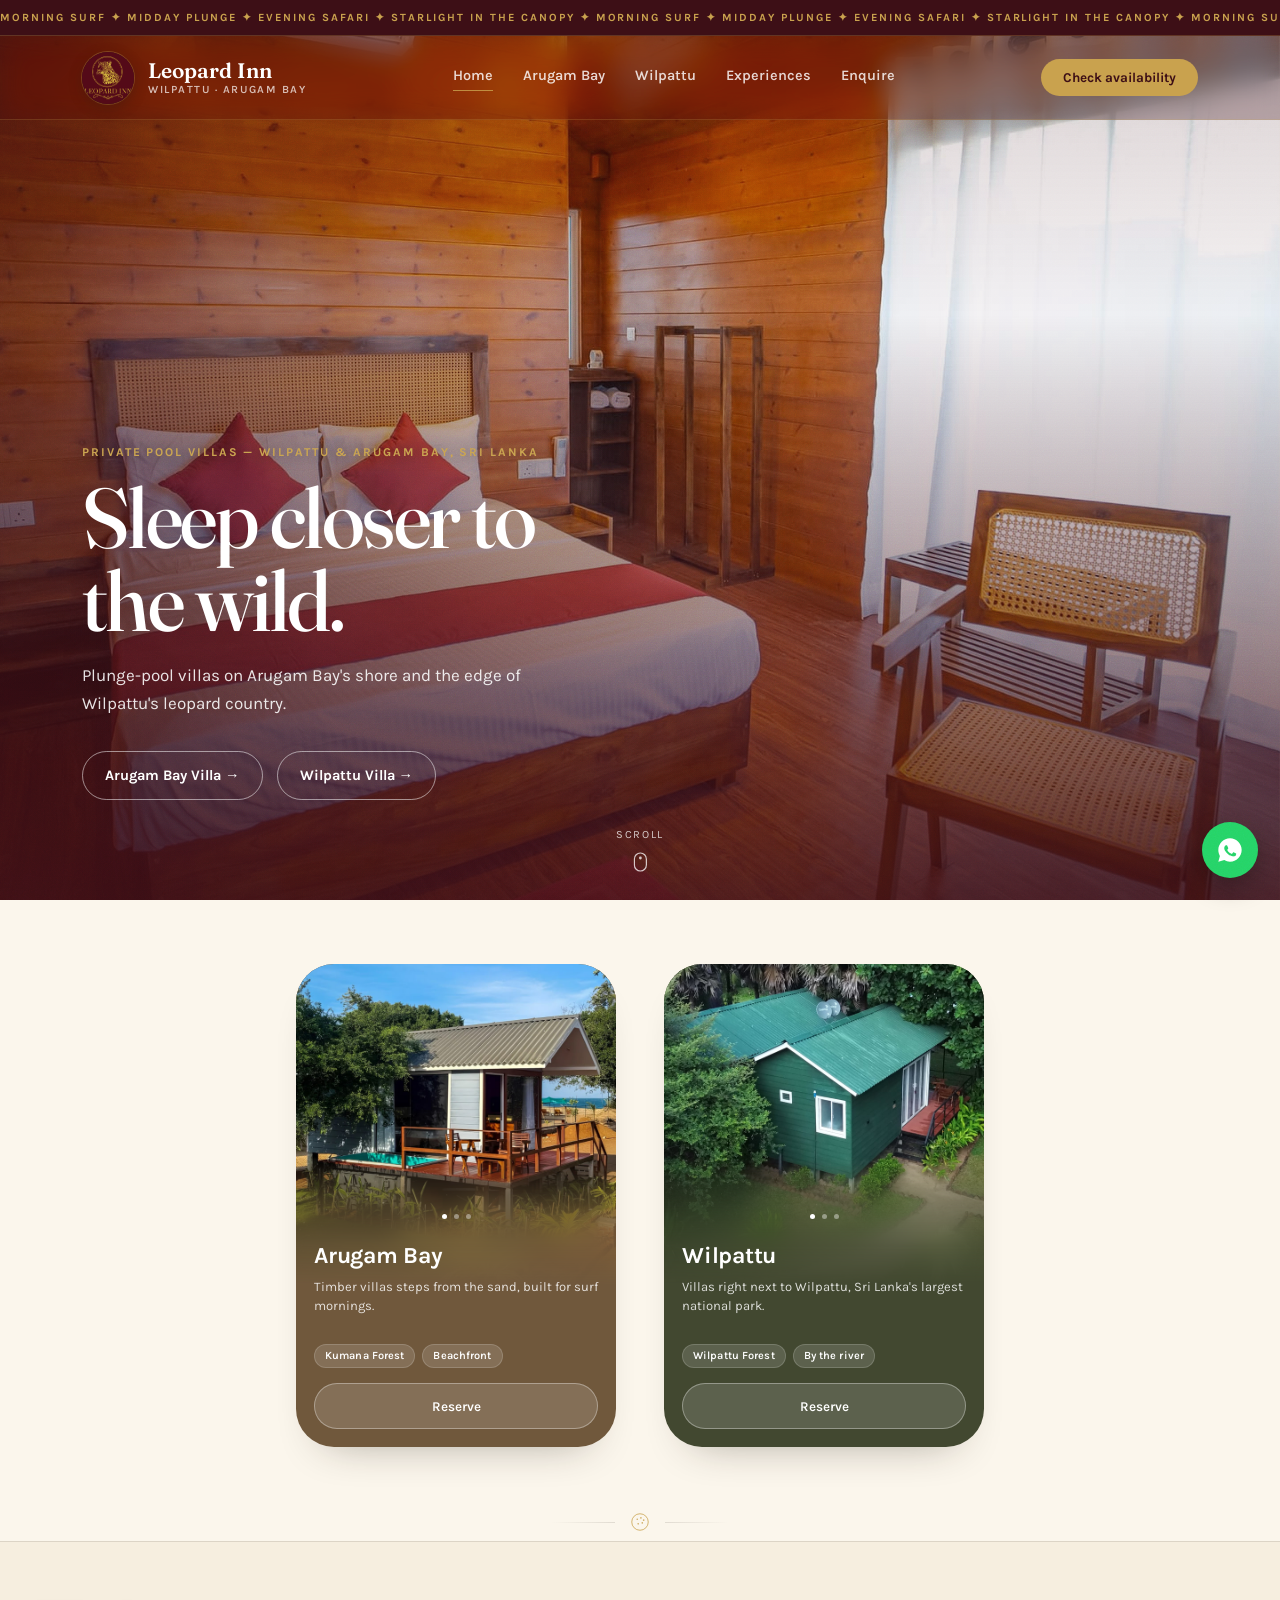
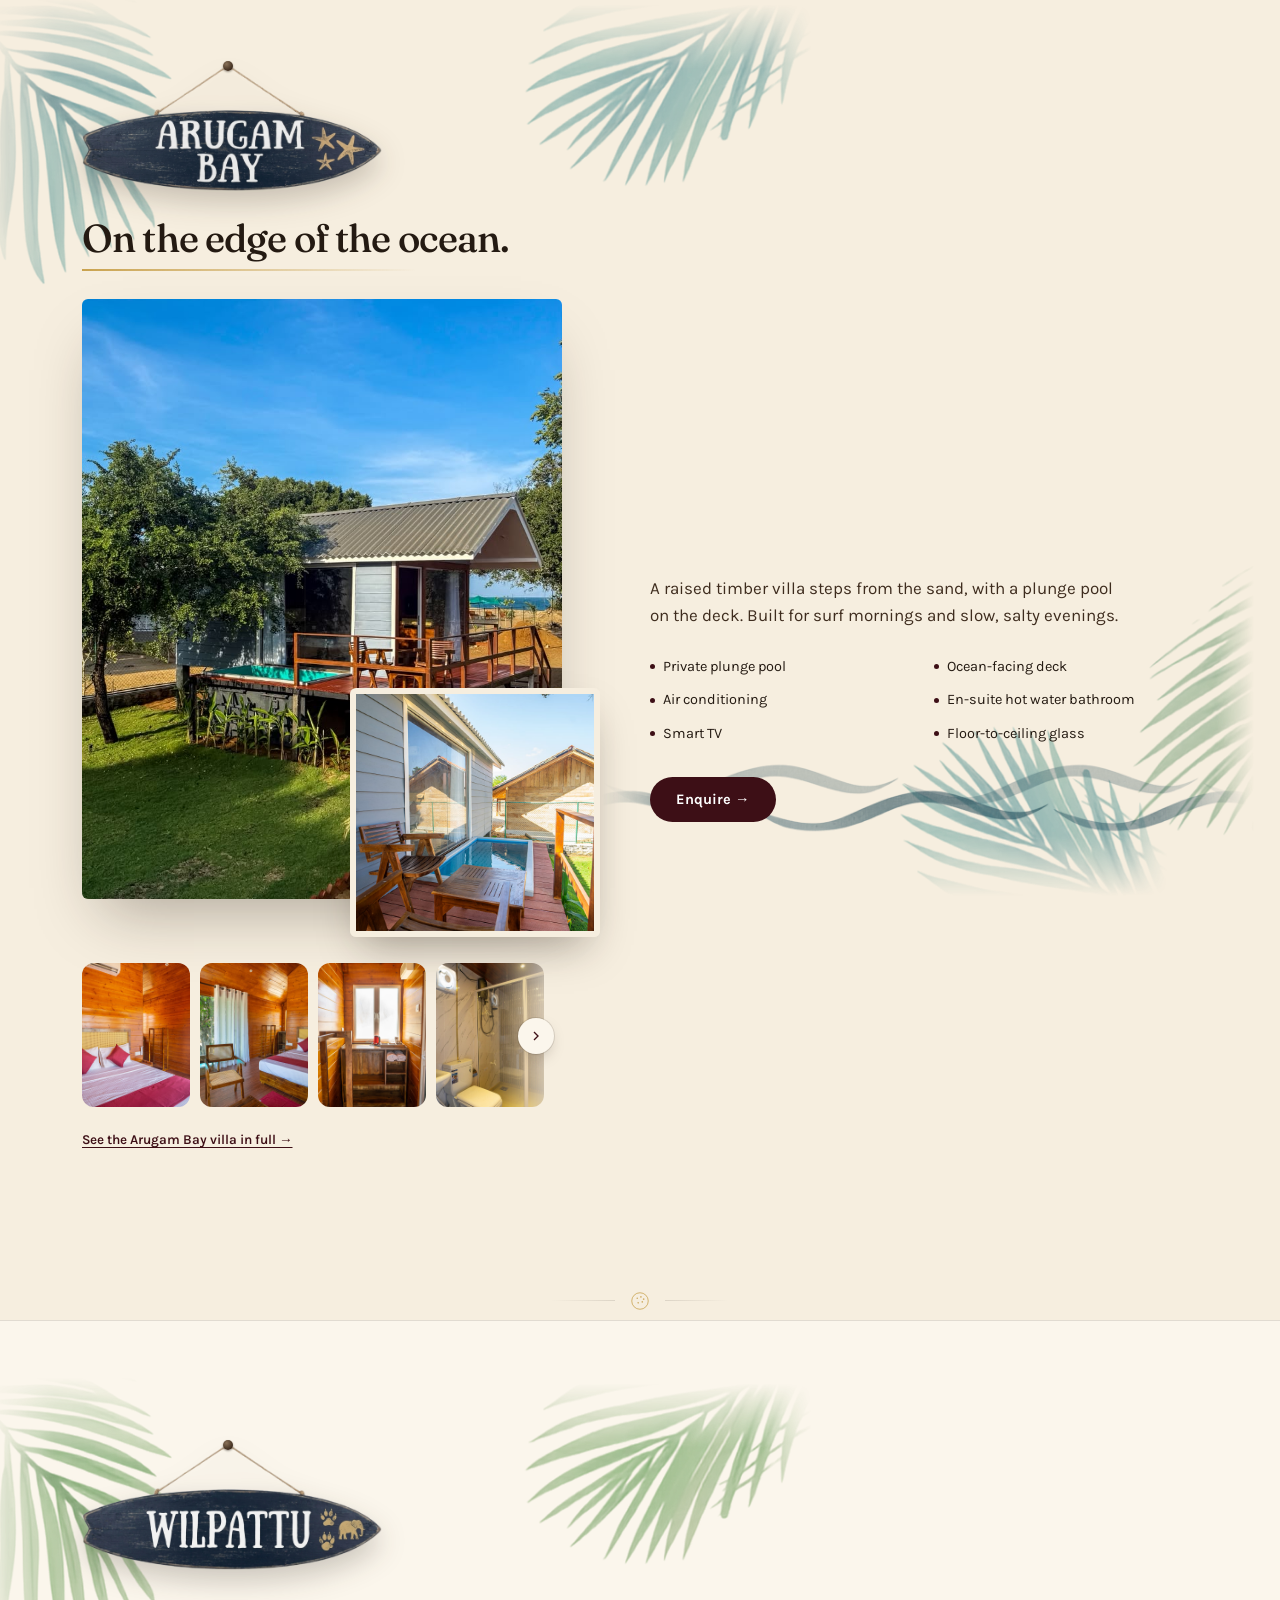
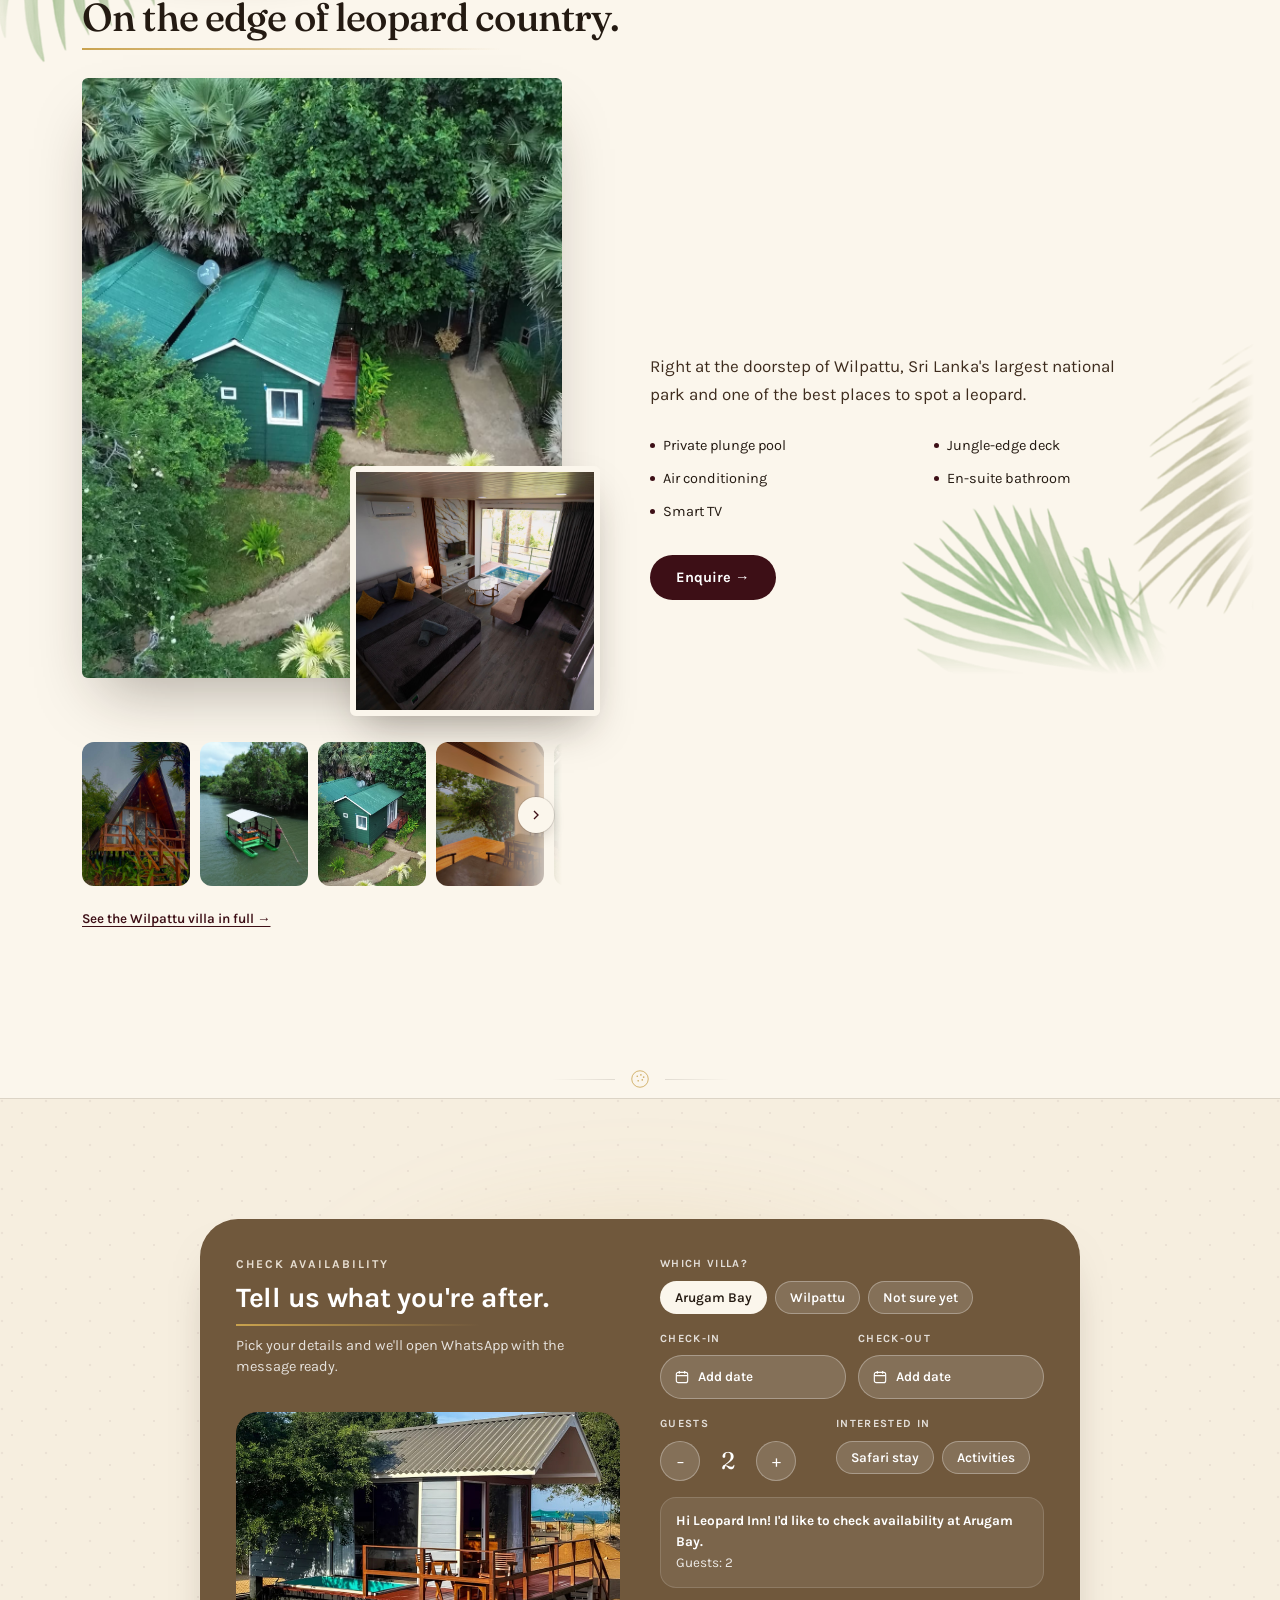
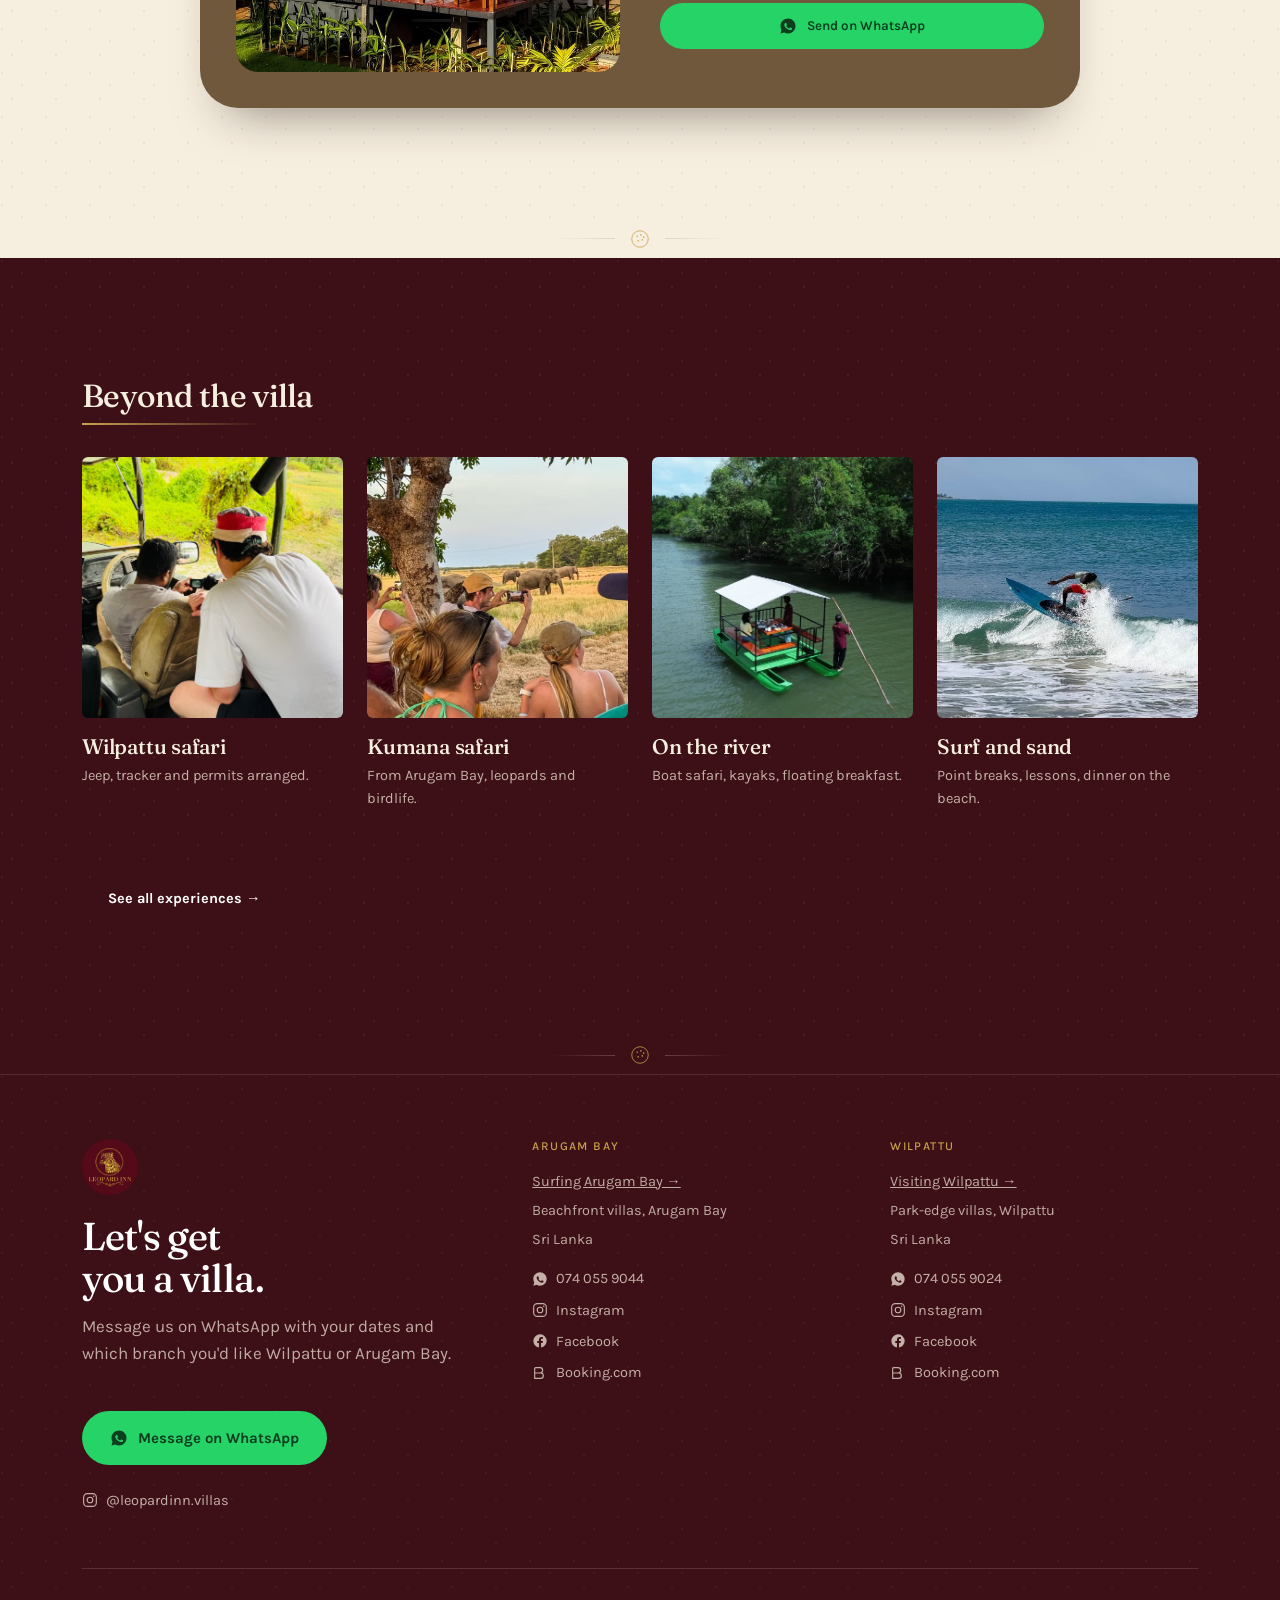
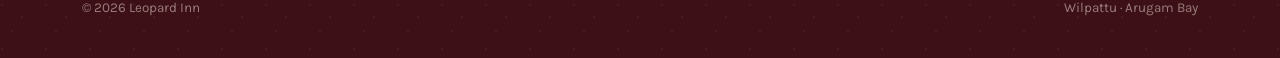
==== index.html @ 4ccfd4c1 "Theme the villa sections with a swinging sign, palm leaves and waves - Each homepage villa section i" ====
<!DOCTYPE html>
<html lang="en">
<head>
<meta charset="UTF-8">
<meta name="viewport" content="width=device-width, initial-scale=1.0">
<title>Leopard Inn Villas — Pool Villas in Wilpattu &amp; Arugam Bay, Sri Lanka</title>
<link rel="icon" type="image/png" sizes="32x32" href="favicon-32.png">
<link rel="icon" type="image/png" sizes="16x16" href="favicon-16.png">
<link rel="apple-touch-icon" sizes="180x180" href="apple-touch-icon.png">
<meta name="description" content="Private plunge-pool villas on the edge of Wilpattu National Park and at Arugam Bay, Sri Lanka. Timber, glass and open sky — book direct with Leopard Inn.">
<link rel="canonical" href="https://leopardinnvillas.com/">

<meta property="og:type" content="website">
<meta property="og:site_name" content="Leopard Inn Villas">
<meta property="og:title" content="Leopard Inn Villas — Wilpattu &amp; Arugam Bay, Sri Lanka">
<meta property="og:description" content="Private plunge-pool villas on the edge of Wilpattu National Park and at Arugam Bay, Sri Lanka.">
<meta property="og:url" content="https://leopardinnvillas.com/">
<meta property="og:image" content="https://leopardinnvillas.com/share-image.jpg">
<meta property="og:image:width" content="1200">
<meta property="og:image:height" content="630">
<meta property="og:image:alt" content="Leopard Inn villa seen from the air, on the edge of Wilpattu">
<meta property="og:locale" content="en_US">
<meta name="twitter:card" content="summary_large_image">
<meta name="twitter:title" content="Leopard Inn Villas — Wilpattu &amp; Arugam Bay, Sri Lanka">
<meta name="twitter:description" content="Private plunge-pool villas on the edge of Wilpattu National Park and at Arugam Bay, Sri Lanka.">
<meta name="twitter:image" content="https://leopardinnvillas.com/share-image.jpg">

<script type="application/ld+json">
{
  "@context": "https://schema.org",
  "@graph": [
    {
      "@type": "WebSite",
      "@id": "https://leopardinnvillas.com/#website",
      "url": "https://leopardinnvillas.com/",
      "name": "Leopard Inn Villas",
      "inLanguage": "en"
    },
    {
      "@type": "Hotel",
      "@id": "https://leopardinnvillas.com/#wilpattu",
      "name": "Leopard Inn Wilpattu",
      "description": "Raised timber villa with a private plunge pool on the edge of Wilpattu National Park, Sri Lanka's largest national park and leopard country.",
      "url": "https://leopardinnvillas.com/#wilpattu",
      "image": "https://leopardinnvillas.com/share-image.jpg",
      "telephone": "+94740559024",
      "priceRange": "$",
      "currenciesAccepted": "LKR",
      "address": {
        "@type": "PostalAddress",
        "streetAddress": "Eluwankulama",
        "addressLocality": "Eluwankulama",
        "addressRegion": "North Western Province",
        "addressCountry": "LK"
      },
      "geo": {
        "@type": "GeoCoordinates",
        "latitude": 8.2711471,
        "longitude": 79.8698085
      },
      "amenityFeature": [
        { "@type": "LocationFeatureSpecification", "name": "Private plunge pool", "value": true },
        { "@type": "LocationFeatureSpecification", "name": "Air conditioning", "value": true },
        { "@type": "LocationFeatureSpecification", "name": "En-suite bathroom", "value": true },
        { "@type": "LocationFeatureSpecification", "name": "Smart TV", "value": true }
      ],
      "sameAs": [
        "https://www.instagram.com/leopardinn.wilpattu/",
        "https://www.facebook.com/p/Leopard-inn-wilpattu-61578129158961/",
        "https://www.booking.com/hotel/lk/leopard-inn-wilpattu.html",
        "https://maps.google.com/?cid=17747447119481077251"
      ]
    },
    {
      "@type": "Hotel",
      "@id": "https://leopardinnvillas.com/#arugambay",
      "name": "Leopard Inn Arugam Bay",
      "description": "Elevated timber villa a few steps from the sand at Arugam Bay, with a private plunge pool on the deck and the Indian Ocean as the view from bed.",
      "url": "https://leopardinnvillas.com/#arugambay",
      "image": "https://leopardinnvillas.com/share-image.jpg",
      "telephone": "+94740559044",
      "priceRange": "$",
      "currenciesAccepted": "LKR",
      "address": {
        "@type": "PostalAddress",
        "streetAddress": "Elephant Rock, Shasthrawela",
        "addressLocality": "Arugam Bay",
        "postalCode": "32500",
        "addressRegion": "Eastern Province",
        "addressCountry": "LK"
      },
      "geo": {
        "@type": "GeoCoordinates",
        "latitude": 6.804221,
        "longitude": 81.8224695
      },
      "amenityFeature": [
        { "@type": "LocationFeatureSpecification", "name": "Private plunge pool", "value": true },
        { "@type": "LocationFeatureSpecification", "name": "Ocean-facing deck", "value": true },
        { "@type": "LocationFeatureSpecification", "name": "Air conditioning", "value": true },
        { "@type": "LocationFeatureSpecification", "name": "En-suite hot water bathroom", "value": true },
        { "@type": "LocationFeatureSpecification", "name": "Smart TV", "value": true }
      ],
      "sameAs": [
        "https://www.instagram.com/leopardinn.arugambay/",
        "https://www.facebook.com/people/Leopard-Inn-Arugambay/61572221672947/",
        "https://www.booking.com/hotel/lk/leopard-inn-arugam-bay.html",
        "https://maps.google.com/?cid=14660963392653972634"
      ]
    }
  ]
}
</script>

<link rel="preconnect" href="https://fonts.googleapis.com">
<link rel="preconnect" href="https://fonts.gstatic.com" crossorigin>
<link href="https://fonts.googleapis.com/css2?family=Fraunces:ital,opsz,wght@0,9..144,400;0,9..144,500;0,9..144,600;1,9..144,500&family=Karla:wght@400;500;600;700&display=swap" rel="stylesheet">
<link rel="stylesheet" href="styles.css?v=20261006z">

<!-- Google tag (gtag.js) -->
<script async src="https://www.googletagmanager.com/gtag/js?id=AW-18443921879"></script>
<script>
  window.dataLayer = window.dataLayer || [];
  function gtag(){dataLayer.push(arguments);}
  gtag('js', new Date());

  gtag('config', 'AW-18443921879');
</script>
</head>
<body>

<div class="ticker-wrap" aria-hidden="true">
  <div class="ticker-move">
    <span>MORNING SURF  ✦  MIDDAY PLUNGE  ✦  EVENING SAFARI  ✦ STARLIGHT IN THE CANOPY ✦&nbsp;</span>
    <span>MORNING SURF  ✦  MIDDAY PLUNGE  ✦  EVENING SAFARI  ✦  STARLIGHT IN THE CANOPY ✦&nbsp;</span>
       <span>MORNING SURF  ✦  MIDDAY PLUNGE  ✦  EVENING SAFARI  ✦  STARLIGHT IN THE CANOPY ✦&nbsp;</span></div>
</div>

<div class="grain" aria-hidden="true"></div>
<div class="progress-bar" id="progressBar"></div>

<nav id="siteNav">
  <div class="wrap">
    <a href="#top" class="brand">
      <span class="mark-ring"><img width="320" height="320" fetchpriority="high" decoding="async" loading="eager" src="images/logo-mark.png" alt="Leopard Inn crest"></span>
      <span class="brand-text">
        Leopard Inn
        <span class="sub">Wilpattu · Arugam Bay</span>
      </span>
    </a>
    <div class="navlinks">
      <a href="#top" data-nav class="active">Home</a>
      <a href="arugam-bay.html">Arugam Bay</a>
      <a href="wilpattu.html">Wilpattu</a>
      <a href="experiences.html">Experiences</a>
      <a href="#enquire" data-nav>Enquire</a>
    </div>
    <button class="nav-cta" id="navCta">Check availability</button>
    <button class="burger" id="burger" aria-label="Open menu" aria-expanded="false">
      <span></span><span></span><span></span>
    </button>
  </div>
</nav>

<div class="mobile-menu" id="mobileMenu">
  <a href="#top" class="active">Home</a>
  <a href="arugam-bay.html">Arugam Bay</a>
  <a href="wilpattu.html">Wilpattu</a>
  <a href="experiences.html">Experiences</a>
  <a href="#enquire">Enquire</a>
  <button class="mm-close" id="mmClose">
    <svg viewBox="0 0 24 24" fill="none" stroke="currentColor" stroke-width="1.6"><path d="M18 6L6 18M6 6l12 12"/></svg>
    Close
  </button>
  <div class="mm-foot">Wilpattu · Arugam Bay · Sri Lanka</div>
</div>

<header class="hero" id="top">
  <div class="hero-media" id="heroMedia">
    <img srcset="images/bedroom7-800w.jpg 800w, images/bedroom7.jpg 1920w" sizes="100vw" width="1920" height="1280" decoding="async" loading="eager" fetchpriority="high" src="images/bedroom7.jpg" alt="Leopard Inn villa deck at golden hour">
  </div>
  <div class="hero-glow" id="heroGlow"></div>
  <div class="hero-inner wrap">
    <div class="eyebrow rise rise-1">Private pool villas — Wilpattu &amp; Arugam Bay, Sri Lanka</div>
    <h1 class="rise rise-2">Sleep closer to<br>the wild.</h1>
    <p class="rise rise-3">Plunge-pool villas on Arugam Bay's shore and the edge of Wilpattu's leopard country.</p>
    <div class="hero-branches rise rise-4">
      <a href="#arugambay">Arugam Bay Villa →</a>
      <a href="#wilpattu">Wilpattu Villa →</a>
    </div>
  </div>
  <div class="scroll-cue">
    Scroll
    <svg viewBox="0 0 14 20" fill="none"><rect x="1" y="1" width="12" height="18" rx="6" stroke="currentColor" stroke-width="1.2"/><circle cx="7" cy="6" r="1.4" fill="currentColor"/></svg>
  </div>
</header>

<section class="trips" aria-label="Our villas">
  <div class="wrap trips-row">
    <article class="trip reveal" aria-roledescription="carousel" aria-label="Arugam Bay villas">
      <div class="trip-card" style="--tint: rgb(112, 88, 60)">
        <div class="trip-photo">
          <div class="trip-slides" tabindex="0" aria-label="Photos of the Arugam Bay villas — swipe, or use the dots">
            <img class="trip-img" src="images/cards/arugam-bay-1-720w.jpg" srcset="images/cards/arugam-bay-1-720w.jpg 720w, images/cards/arugam-bay-1-900w.jpg 900w" sizes="(max-width: 520px) 86vw, 320px" width="720" height="720" loading="lazy" decoding="async" data-tint="112, 88, 60" alt="A raised timber villa at Arugam Bay with its private plunge pool and deck, the ocean beyond">
            <img class="trip-img" src="images/cards/arugam-bay-2-720w.jpg" srcset="images/cards/arugam-bay-2-720w.jpg 720w, images/cards/arugam-bay-2-1080w.jpg 1080w" sizes="(max-width: 520px) 86vw, 320px" width="720" height="720" loading="lazy" decoding="async" data-tint="112, 88, 60" alt="A timber villa bedroom at Arugam Bay with a cane chair by the glass door">
            <img class="trip-img" src="images/cards/arugam-bay-3-720w.jpg" srcset="images/cards/arugam-bay-3-720w.jpg 720w, images/cards/arugam-bay-3-900w.jpg 900w" sizes="(max-width: 520px) 86vw, 320px" width="720" height="720" loading="lazy" decoding="async" data-tint="112, 88, 60" alt="The plunge pool and deck chairs outside an Arugam Bay villa">
          </div>
          <div class="trip-blur" aria-hidden="true"></div>
          <div class="trip-tint" aria-hidden="true"></div>
        </div>
        <div class="trip-body">
          <div class="trip-dots" role="group" aria-label="Choose a photo">
            <button type="button" class="on" aria-current="true" aria-label="Photo 1 of 3"></button>
            <button type="button" aria-label="Photo 2 of 3"></button>
            <button type="button" aria-label="Photo 3 of 3"></button>
          </div>
          <h3 class="trip-title">Arugam Bay</h3>
          <p class="trip-desc">Timber villas steps from the sand, built for surf mornings.</p>
          <ul class="trip-tags"><li class="trip-tag">Kumana Forest</li><li class="trip-tag">Beachfront</li></ul>
          <button type="button" class="trip-reserve" data-enquire-branch="Arugam Bay" aria-label="Reserve at Arugam Bay">Reserve</button>
        </div>
      </div>
    </article>
    <article class="trip reveal reveal-delay-1" aria-roledescription="carousel" aria-label="Wilpattu villas">
      <div class="trip-card" style="--tint: rgb(66, 72, 48)">
        <div class="trip-photo">
          <div class="trip-slides" tabindex="0" aria-label="Photos of the Wilpattu villas — swipe, or use the dots">
            <img class="trip-img" src="images/cards/wilpattu-1-720w.jpg" srcset="images/cards/wilpattu-1-720w.jpg 720w, images/cards/wilpattu-1-1080w.jpg 1080w" sizes="(max-width: 520px) 86vw, 320px" width="720" height="720" loading="lazy" decoding="async" data-tint="66, 72, 48" alt="A green timber cabin among palms and trees at Leopard Inn Wilpattu, seen from above">
            <img class="trip-img" src="images/cards/wilpattu-2-720w.jpg" srcset="images/cards/wilpattu-2-720w.jpg 720w, images/cards/wilpattu-2-1080w.jpg 1080w" sizes="(max-width: 520px) 86vw, 320px" width="720" height="720" loading="lazy" decoding="async" data-tint="58, 35, 17" alt="The open dining deck above the river at Leopard Inn Wilpattu">
            <img class="trip-img" src="images/cards/wilpattu-3-720w.jpg" srcset="images/cards/wilpattu-3-720w.jpg 720w, images/cards/wilpattu-3-1080w.jpg 1080w" sizes="(max-width: 520px) 86vw, 320px" width="720" height="720" loading="lazy" decoding="async" data-tint="25, 22, 21" alt="A Wilpattu villa bedroom with its private plunge pool beyond the glass">
          </div>
          <div class="trip-blur" aria-hidden="true"></div>
          <div class="trip-tint" aria-hidden="true"></div>
        </div>
        <div class="trip-body">
          <div class="trip-dots" role="group" aria-label="Choose a photo">
            <button type="button" class="on" aria-current="true" aria-label="Photo 1 of 3"></button>
            <button type="button" aria-label="Photo 2 of 3"></button>
            <button type="button" aria-label="Photo 3 of 3"></button>
          </div>
          <h3 class="trip-title">Wilpattu</h3>
          <p class="trip-desc">Villas right next to Wilpattu, Sri Lanka's largest national park.</p>
          <ul class="trip-tags"><li class="trip-tag">Wilpattu Forest</li><li class="trip-tag">By the river</li></ul>
          <button type="button" class="trip-reserve" data-enquire-branch="Wilpattu" aria-label="Reserve at Wilpattu">Reserve</button>
        </div>
      </div>
    </article>
  </div>
</section>

<div class="divider" aria-hidden="true">
  <span class="rule"></span>
  <svg viewBox="0 0 24 24" fill="none"><circle cx="12" cy="12" r="9" stroke="currentColor" stroke-width="1"/><circle cx="9" cy="9" r="0.9" fill="currentColor"/><circle cx="13" cy="7.5" r="0.9" fill="currentColor"/><circle cx="16" cy="10" r="0.9" fill="currentColor"/><circle cx="10" cy="14" r="0.9" fill="currentColor"/><circle cx="14.5" cy="13" r="0.9" fill="currentColor"/></svg>
  <span class="rule right"></span>
</div>

<section class="branch branch-alt has-sign has-sea" id="arugambay">
  <div class="wrap">
    <div class="branch-grid branch-grid-stack">
      <div class="branch-copy reveal">
        <div class="branch-head">
          <div class="leaf-zone" aria-hidden="true">
            <div class="leaf leaf-a"><div class="frond-sway"><img src="images/theme/ab-frond-1.png" width="227" height="338" alt="" loading="lazy" decoding="async"></div></div>
            <div class="leaf leaf-b"><div class="frond-sway"><img src="images/theme/ab-frond-3.png" width="308" height="196" alt="" loading="lazy" decoding="async"></div></div>
          </div>
          <div class="villa-sign"><img src="images/theme/sign-arugam-bay.png" width="704" height="294" alt="Arugam Bay" decoding="async"></div>
          <h3><span class="draw-line">On the edge of the ocean.</span></h3>
        </div>
        <div class="branch-media">
          <div class="branch-visual reveal reveal-delay-2">
            <div class="visual-main"><img width="720" height="1280" decoding="async" loading="lazy" data-lb src="images/villa-exterior-1.jpg" alt="Arugam Bay villa exterior with ocean view"></div>
            <div class="visual-float"><img width="1920" height="1280" decoding="async" loading="lazy" data-lb src="images/bythepool.jpg" alt="Private plunge pool on the villa deck"></div>
          </div>
          <div class="villa-thumbs-wrap">
            <div class="villa-thumbs" tabindex="0" aria-label="More photos of the Arugam Bay villa — swipe to see them all">
              <img class="villa-thumb" width="1920" height="1280" decoding="async" loading="lazy" data-lb src="images/bedroom.jpg" alt="Timber-panelled bedroom with deck view">
              <img class="villa-thumb" width="1920" height="1280" decoding="async" loading="lazy" data-lb src="images/bedroom3.jpg" alt="Villa lounge area with smart TV">
              <img class="villa-thumb" width="1920" height="1280" decoding="async" loading="lazy" data-lb src="images/bedroom4.jpg" alt="Bedroom with plunge pool visible through glass">
              <img class="villa-thumb" width="1920" height="1280" decoding="async" loading="lazy" data-lb src="images/washroom1.jpg" alt="En-suite bathroom with marble finish">
              <img class="villa-thumb" width="1920" height="1280" decoding="async" loading="lazy" data-lb src="images/by the pool 3.jpg" alt="Timber deck seating">
              <img class="villa-thumb" width="1920" height="1280" decoding="async" loading="lazy" data-lb src="images/bedroom5.jpg" alt="Villa interior with ocean view through glass">
              <img class="villa-thumb" width="720" height="1280" decoding="async" loading="lazy" data-lb src="images/bedroom-2.jpg" alt="Bedroom with cane headboard">
              <img class="villa-thumb" width="1920" height="1280" decoding="async" loading="lazy" data-lb src="images/bythepool.jpg" alt="Villa exterior with plunge pool on the deck">
              <img class="villa-thumb" width="720" height="1280" decoding="async" loading="lazy" data-lb src="images/mugs.jpg" alt="Leopard Inn branded coffee cups">
            </div>
            <button type="button" class="thumbs-arrow prev" aria-label="Scroll photos left"><svg viewBox="0 0 24 24" fill="none" stroke="currentColor" stroke-width="2" aria-hidden="true"><path d="M15 18l-6-6 6-6"/></svg></button>
            <button type="button" class="thumbs-arrow next" aria-label="Scroll photos right"><svg viewBox="0 0 24 24" fill="none" stroke="currentColor" stroke-width="2" aria-hidden="true"><path d="M9 18l6-6-6-6"/></svg></button>
          </div>
        </div>
        <div class="branch-text">
          <div class="leaf-zone" aria-hidden="true">
            <div class="leaf leaf-c"><div class="frond-sway"><img src="images/theme/ab-frond-2.png" width="130" height="320" alt="" loading="lazy" decoding="async"></div></div>
            <div class="leaf leaf-d"><div class="frond-sway"><img src="images/theme/ab-frond-3.png" width="308" height="196" alt="" loading="lazy" decoding="async"></div></div>
          </div>
          <div class="sea" aria-hidden="true"><div class="sea-bob sea-back"><div class="sea-band"></div></div><div class="sea-bob sea-front"><div class="sea-band"></div></div></div>
          <p>A raised timber villa steps from the sand, with a plunge pool on the deck. Built for surf mornings and slow, salty evenings.</p>
          <ul class="amenity-list">
            <li>Private plunge pool</li>
            <li>Ocean-facing deck</li>
            <li>Air conditioning</li>
            <li>En-suite hot water bathroom</li>
            <li>Smart TV</li>
            <li>Floor-to-ceiling glass</li>
          </ul>
          <button class="branch-cta" data-enquire-branch="Arugam Bay" aria-label="Enquire about Arugam Bay">Enquire →</button>
        </div>
        <p class="villa-more"><a class="villa-link" href="arugam-bay.html">See the Arugam Bay villa in full →</a></p>
      </div>
    </div>
  </div>
</section>

<div class="divider on-sand" aria-hidden="true">
  <span class="rule"></span>
  <svg viewBox="0 0 24 24" fill="none"><circle cx="12" cy="12" r="9" stroke="currentColor" stroke-width="1"/><circle cx="9" cy="9" r="0.9" fill="currentColor"/><circle cx="13" cy="7.5" r="0.9" fill="currentColor"/><circle cx="16" cy="10" r="0.9" fill="currentColor"/><circle cx="10" cy="14" r="0.9" fill="currentColor"/><circle cx="14.5" cy="13" r="0.9" fill="currentColor"/></svg>
  <span class="rule right"></span>
</div>

<section class="branch has-sign" id="wilpattu">
  <div class="wrap">
    <div class="branch-grid branch-grid-stack reverse">
      <div class="branch-copy reveal">
        <div class="branch-head">
          <div class="leaf-zone" aria-hidden="true">
            <div class="leaf leaf-a"><div class="frond-sway"><img src="images/theme/wp-frond-1.png" width="227" height="338" alt="" loading="lazy" decoding="async"></div></div>
            <div class="leaf leaf-b"><div class="frond-sway"><img src="images/theme/wp-frond-3.png" width="308" height="196" alt="" loading="lazy" decoding="async"></div></div>
          </div>
          <div class="villa-sign"><img src="images/theme/sign-wilpattu.png" width="704" height="294" alt="Wilpattu" decoding="async"></div>
          <h3><span class="draw-line">On the edge of leopard country.</span></h3>
        </div>
        <div class="branch-media">
          <div class="branch-visual reveal reveal-delay-2">
            <div class="visual-main"><img width="1013" height="1800" decoding="async" loading="lazy" data-lb src="images/wilpattu/aerial-villa.jpg" alt="Aerial view of the Wilpattu villa set among palms and jungle"></div>
            <div class="visual-float"><img width="2000" height="1333" decoding="async" loading="lazy" data-lb src="images/wilpattu/AS109368.jpg" alt="Wilpattu villa interior with private plunge pool through the window"></div>
          </div>
          <div class="villa-thumbs-wrap">
            <div class="villa-thumbs" tabindex="0" aria-label="More photos of the Wilpattu villa — swipe to see them all">
              <img class="villa-thumb" width="576" height="768" decoding="async" loading="lazy" data-lb src="images/wilpattu/IMG_2476.jpg" alt="Wilpattu villa A-frame exterior lit up at dusk">
              <img class="villa-thumb" width="1013" height="1800" decoding="async" loading="lazy" data-lb src="images/wilpattu/river-boat.jpg" alt="Guests aboard the river boat at Wilpattu">
              <img class="villa-thumb" width="2000" height="1125" decoding="async" loading="lazy" data-lb src="images/wilpattu/aerial-path.jpg" alt="Garden paths winding between the Wilpattu cabins from above">
              <img class="villa-thumb" width="2000" height="2500" decoding="async" loading="lazy" data-lb src="images/wilpattu/IMG_4829.jpg" alt="Wilpattu villa deck overlooking the river">
              <img class="villa-thumb" width="2000" height="1125" decoding="async" loading="lazy" data-lb src="images/wilpattu/villa-front.jpg" alt="The green timber cabin at Wilpattu with its deck">
              <img class="villa-thumb" width="2000" height="2667" decoding="async" loading="lazy" data-lb src="images/wilpattu/IMG_6040.jpg" alt="Wilpattu villa en-suite shower">
              <img class="villa-thumb" width="2000" height="1125" decoding="async" loading="lazy" data-lb src="images/wilpattu/aerial-canopy.jpg" alt="The Wilpattu cabin nestled under the tree canopy">
              <img class="villa-thumb" width="2000" height="1333" decoding="async" loading="lazy" data-lb src="images/wilpattu/AS109416.jpg" alt="Wilpattu villa exterior at dusk among palm trees">
              <img class="villa-thumb" width="576" height="768" decoding="async" loading="lazy" data-lb src="images/wilpattu/IMG_2475.jpg" alt="Wilpattu villa exterior among the trees">
              <img class="villa-thumb" width="2000" height="2667" decoding="async" loading="lazy" data-lb src="images/wilpattu/IMG_4838.jpg" alt="Wilpattu villa deck overlooking the garden">
            </div>
            <button type="button" class="thumbs-arrow prev" aria-label="Scroll photos left"><svg viewBox="0 0 24 24" fill="none" stroke="currentColor" stroke-width="2" aria-hidden="true"><path d="M15 18l-6-6 6-6"/></svg></button>
            <button type="button" class="thumbs-arrow next" aria-label="Scroll photos right"><svg viewBox="0 0 24 24" fill="none" stroke="currentColor" stroke-width="2" aria-hidden="true"><path d="M9 18l6-6-6-6"/></svg></button>
          </div>
        </div>
        <div class="branch-text">
          <div class="leaf-zone" aria-hidden="true">
            <div class="leaf leaf-c"><div class="frond-sway"><img src="images/theme/wp-frond-2.png" width="130" height="320" alt="" loading="lazy" decoding="async"></div></div>
            <div class="leaf leaf-d"><div class="frond-sway"><img src="images/theme/wp-frond-3.png" width="308" height="196" alt="" loading="lazy" decoding="async"></div></div>
          </div>
          <p>Right at the doorstep of Wilpattu, Sri Lanka's largest national park and one of the best places to spot a leopard.</p>
          <ul class="amenity-list">
            <li>Private plunge pool</li>
            <li>Jungle-edge deck</li>
            <li>Air conditioning</li>
            <li>En-suite bathroom</li>
            <li>Smart TV</li>
          </ul>
          <button class="branch-cta" data-enquire-branch="Wilpattu" aria-label="Enquire about Wilpattu">Enquire →</button>
        </div>
        <p class="villa-more"><a class="villa-link" href="wilpattu.html">See the Wilpattu villa in full →</a></p>
      </div>
    </div>
  </div>
</section>

<div class="divider" aria-hidden="true">
  <span class="rule"></span>
  <svg viewBox="0 0 24 24" fill="none"><circle cx="12" cy="12" r="9" stroke="currentColor" stroke-width="1"/><circle cx="9" cy="9" r="0.9" fill="currentColor"/><circle cx="13" cy="7.5" r="0.9" fill="currentColor"/><circle cx="16" cy="10" r="0.9" fill="currentColor"/><circle cx="10" cy="14" r="0.9" fill="currentColor"/><circle cx="14.5" cy="13" r="0.9" fill="currentColor"/></svg>
  <span class="rule right"></span>
</div>


<section class="enquire" id="enquire">
  <div class="rosette-field"></div>
  <div class="wrap">
    <div class="enquire-card reveal">
      <div class="enquire-intro">
      <div class="eyebrow">Check availability</div>
      <h2><span class="draw-line">Tell us what you're after.</span></h2>
      <p>Pick your details and we'll open WhatsApp with the message ready.</p>

      <div class="enquire-photo" aria-hidden="true">
        <img class="on" data-branch="Arugam Bay" src="images/cards/arugam-bay-1-720w.jpg" width="720" height="720" loading="lazy" decoding="async" alt="">
        <img data-branch="Wilpattu" src="images/cards/wilpattu-1-720w.jpg" width="720" height="720" loading="lazy" decoding="async" alt="">
      </div>

      </div>

      <div class="enquire-form">
      <div class="field enquire-villa">
        <label>Which villa?</label>
        <div class="chip-row" id="branchChips">
          <button class="chip selected" data-branch="Arugam Bay">Arugam Bay</button>
          <button class="chip" data-branch="Wilpattu">Wilpattu</button>
          <button class="chip" data-branch="Either — help me choose">Not sure yet</button>
        </div>
      </div>

      <div class="field-row">
        <div class="field">
          <label for="checkin">Check-in</label>
          <div class="date-pill">
            <svg class="date-pill-icon" viewBox="0 0 24 24" fill="none" stroke="currentColor" stroke-width="1.7" aria-hidden="true"><rect x="3.5" y="5" width="17" height="15.5" rx="3"/><path d="M3.5 10h17M8 3v4M16 3v4"/></svg>
            <span class="date-pill-text" aria-hidden="true">Add date</span>
            <input type="date" id="checkin">
          </div>
        </div>
        <div class="field">
          <label for="checkout">Check-out</label>
          <div class="date-pill">
            <svg class="date-pill-icon" viewBox="0 0 24 24" fill="none" stroke="currentColor" stroke-width="1.7" aria-hidden="true"><rect x="3.5" y="5" width="17" height="15.5" rx="3"/><path d="M3.5 10h17M8 3v4M16 3v4"/></svg>
            <span class="date-pill-text" aria-hidden="true">Add date</span>
            <input type="date" id="checkout">
          </div>
        </div>
      </div>

      <div class="field-row">
        <div class="field">
          <label>Guests</label>
          <div class="stepper">
            <button id="guestMinus" aria-label="Fewer guests">−</button>
            <span class="count" id="guestCount">2</span>
            <button id="guestPlus" aria-label="More guests">+</button>
          </div>
        </div>
        <div class="field">
          <label>Interested in</label>
          <div class="chip-row" id="extraChips">
            <button class="chip" data-extra="a safari stay">Safari stay</button>
            <button class="chip" data-extra="activities">Activities</button>
          </div>
        </div>
      </div>

      <div class="enquire-preview" id="enquirePreview"></div>

      <button class="enquire-send" id="enquireSend">
        <svg viewBox="0 0 24 24" fill="currentColor" width="18" height="18"><path d="M12 2C6.48 2 2 6.48 2 12c0 1.85.5 3.58 1.35 5.07L2 22l5.06-1.33A9.94 9.94 0 0012 22c5.52 0 10-4.48 10-10S17.52 2 12 2zm5.2 14.2c-.22.62-1.28 1.2-1.77 1.24-.45.05-.9.23-3.02-.63-2.55-1.05-4.19-3.63-4.32-3.8-.13-.17-1.03-1.37-1.03-2.61s.65-1.85.88-2.1c.22-.25.5-.3.66-.3.17 0 .34 0 .48.01.16.01.36-.06.57.43.22.5.74 1.74.8 1.87.06.13.1.28.02.45-.08.17-.13.28-.25.43-.13.15-.27.34-.38.46-.13.13-.26.27-.11.53.15.26.66 1.1 1.42 1.78.98.88 1.8 1.15 2.06 1.28.26.13.41.11.56-.07.15-.17.65-.76.82-1.02.17-.26.34-.22.57-.13.22.09 1.42.67 1.66.8.24.12.4.18.46.28.06.11.06.62-.16 1.22z"/></svg>
        Send on WhatsApp
      </button>
      </div>
    </div>
  </div>
</section>

<div class="divider on-sand" aria-hidden="true">
  <span class="rule"></span>
  <svg viewBox="0 0 24 24" fill="none"><circle cx="12" cy="12" r="9" stroke="currentColor" stroke-width="1"/><circle cx="9" cy="9" r="0.9" fill="currentColor"/><circle cx="13" cy="7.5" r="0.9" fill="currentColor"/><circle cx="16" cy="10" r="0.9" fill="currentColor"/><circle cx="10" cy="14" r="0.9" fill="currentColor"/><circle cx="14.5" cy="13" r="0.9" fill="currentColor"/></svg>
  <span class="rule right"></span>
</div>

<section class="excursions" id="excursions">
  <div class="rosette-field"></div>
  <div class="wrap">
    <div class="section-head section-head-compact reveal">
      <h2><span class="draw-line">Beyond the villa</span></h2>
    </div>
    <div class="exp-strip reveal reveal-delay-1">
      <a class="exp-tile" href="experiences.html#wilpattu-experiences">
        <img width="1125" height="2000" decoding="async" loading="lazy" src="images/wilpattu/wilpattu-safari-jeep-guests.jpg" alt="Guests on a jeep safari at Wilpattu">
        <h4>Wilpattu safari</h4>
        <p>Jeep, tracker and permits arranged.</p>
      </a>
      <a class="exp-tile" href="experiences.html#arugam-experiences">
        <img width="720" height="1280" decoding="async" loading="lazy" src="images/arugambay/kumana-safari-jeep-guests.jpg" alt="Guests watching elephants in Kumana National Park">
        <h4>Kumana safari</h4>
        <p>From Arugam Bay, leopards and birdlife.</p>
      </a>
      <a class="exp-tile" href="experiences.html#wilpattu-experiences">
        <img width="1125" height="2000" decoding="async" loading="lazy" src="images/wilpattu/wilpattu-floating-breakfast.jpg" alt="Breakfast laid on a pontoon on the river at Wilpattu">
        <h4>On the river</h4>
        <p>Boat safari, kayaks, floating breakfast.</p>
      </a>
      <a class="exp-tile" href="experiences.html#arugam-experiences">
        <img width="720" height="1012" decoding="async" loading="lazy" src="images/arugambay/abay-surf-hero.jpg" alt="A surfer riding a wave at Arugam Bay">
        <h4>Surf and sand</h4>
        <p>Point breaks, lessons, dinner on the beach.</p>
      </a>
    </div>
    <a class="branch-cta" href="experiences.html" style="margin-top:48px;position:relative;z-index:1;">See all experiences →</a>
  </div>
</section>

<div class="divider on-wine" aria-hidden="true">
  <span class="rule"></span>
  <svg viewBox="0 0 24 24" fill="none"><circle cx="12" cy="12" r="9" stroke="currentColor" stroke-width="1"/><circle cx="9" cy="9" r="0.9" fill="currentColor"/><circle cx="13" cy="7.5" r="0.9" fill="currentColor"/><circle cx="16" cy="10" r="0.9" fill="currentColor"/><circle cx="10" cy="14" r="0.9" fill="currentColor"/><circle cx="14.5" cy="13" r="0.9" fill="currentColor"/></svg>
  <span class="rule right"></span>
</div>

<footer id="contact">
  <div class="rosette-field"></div>
  <div class="wrap">
    <div class="foot-grid">
      <div class="reveal">
        <img width="320" height="320" decoding="async" loading="lazy" src="images/logo-mark.png" alt="Leopard Inn crest" style="width:56px;height:56px;border-radius:50%;object-fit:cover;object-position:center 38%;margin-bottom:20px;">
        <h2>Let's get you a villa.</h2>
        <p>Message us on WhatsApp with your dates and which branch you'd like Wilpattu or Arugam Bay.</p>
        <a class="wa-btn" href="https://wa.me/94740559024" target="_blank" rel="noopener">
          <svg viewBox="0 0 24 24" fill="currentColor" width="18" height="18"><path d="M12 2C6.48 2 2 6.48 2 12c0 1.85.5 3.58 1.35 5.07L2 22l5.06-1.33A9.94 9.94 0 0012 22c5.52 0 10-4.48 10-10S17.52 2 12 2zm5.2 14.2c-.22.62-1.28 1.2-1.77 1.24-.45.05-.9.23-3.02-.63-2.55-1.05-4.19-3.63-4.32-3.8-.13-.17-1.03-1.37-1.03-2.61s.65-1.85.88-2.1c.22-.25.5-.3.66-.3.17 0 .34 0 .48.01.16.01.36-.06.57.43.22.5.74 1.74.8 1.87.06.13.1.28.02.45-.08.17-.13.28-.25.43-.13.15-.27.34-.38.46-.13.13-.26.27-.11.53.15.26.66 1.1 1.42 1.78.98.88 1.8 1.15 2.06 1.28.26.13.41.11.56-.07.15-.17.65-.76.82-1.02.17-.26.34-.22.57-.13.22.09 1.42.67 1.66.8.24.12.4.18.46.28.06.11.06.62-.16 1.22z"/></svg>
          Message on WhatsApp
        </a>
        <div class="foot-social row">
          <a href="https://www.instagram.com/leopardinn.villas/" target="_blank" rel="noopener">
            <svg viewBox="0 0 24 24" fill="none" stroke="currentColor" stroke-width="1.7" aria-hidden="true"><rect x="2.5" y="2.5" width="19" height="19" rx="5.5"/><circle cx="12" cy="12" r="4.2"/><circle cx="17.6" cy="6.4" r="1.1" fill="currentColor" stroke="none"/></svg>
            @leopardinn.villas
          </a>
        </div>
      </div>
      <div class="foot-col reveal reveal-delay-1">
        <h4>Arugam Bay</h4>
        <p><a href="arugam-bay-surf-guide.html">Surfing Arugam Bay →</a></p>
        <p>Beachfront villas, Arugam Bay</p>
        <p>Sri Lanka</p>
        <div class="foot-social">
          <a href="https://wa.me/94740559044" target="_blank" rel="noopener">
            <svg viewBox="0 0 24 24" fill="currentColor" aria-hidden="true"><path d="M12 2C6.48 2 2 6.48 2 12c0 1.85.5 3.58 1.35 5.07L2 22l5.06-1.33A9.94 9.94 0 0012 22c5.52 0 10-4.48 10-10S17.52 2 12 2zm5.2 14.2c-.22.62-1.28 1.2-1.77 1.24-.45.05-.9.23-3.02-.63-2.55-1.05-4.19-3.63-4.32-3.8-.13-.17-1.03-1.37-1.03-2.61s.65-1.85.88-2.1c.22-.25.5-.3.66-.3.17 0 .34 0 .48.01.16.01.36-.06.57.43.22.5.74 1.74.8 1.87.06.13.1.28.02.45-.08.17-.13.28-.25.43-.13.15-.27.34-.38.46-.13.13-.26.27-.11.53.15.26.66 1.1 1.42 1.78.98.88 1.8 1.15 2.06 1.28.26.13.41.11.56-.07.15-.17.65-.76.82-1.02.17-.26.34-.22.57-.13.22.09 1.42.67 1.66.8.24.12.4.18.46.28.06.11.06.62-.16 1.22z"/></svg>
            074 055 9044
          </a>
          <a href="https://www.instagram.com/leopardinn.arugambay/" target="_blank" rel="noopener">
            <svg viewBox="0 0 24 24" fill="none" stroke="currentColor" stroke-width="1.7" aria-hidden="true"><rect x="2.5" y="2.5" width="19" height="19" rx="5.5"/><circle cx="12" cy="12" r="4.2"/><circle cx="17.6" cy="6.4" r="1.1" fill="currentColor" stroke="none"/></svg>
            Instagram
          </a>
          <a href="https://www.facebook.com/people/Leopard-Inn-Arugambay/61572221672947/" target="_blank" rel="noopener">
            <svg viewBox="0 0 24 24" fill="currentColor" aria-hidden="true"><path d="M22 12a10 10 0 10-11.56 9.88v-6.99H7.9V12h2.54V9.8c0-2.5 1.49-3.89 3.77-3.89 1.09 0 2.24.2 2.24.2v2.46h-1.26c-1.24 0-1.63.77-1.63 1.56V12h2.78l-.44 2.89h-2.34v6.99A10 10 0 0022 12z"/></svg>
            Facebook
          </a>
          <a href="https://www.booking.com/hotel/lk/leopard-inn-arugam-bay.html" target="_blank" rel="noopener">
            <svg viewBox="0 0 24 24" fill="none" stroke="currentColor" stroke-width="1.7" aria-hidden="true"><path d="M4 20V5.5A1.5 1.5 0 015.5 4H12a4 4 0 010 8H4m0 0h9a4 4 0 010 8H4z"/></svg>
            Booking.com
          </a>
        </div>
      </div>
      <div class="foot-col reveal reveal-delay-2">
        <h4>Wilpattu</h4>
        <p><a href="wilpattu-safari-guide.html">Visiting Wilpattu →</a></p>
        <p>Park-edge villas, Wilpattu</p>
        <p>Sri Lanka</p>
        <div class="foot-social">
          <a href="https://wa.me/94740559024" target="_blank" rel="noopener">
            <svg viewBox="0 0 24 24" fill="currentColor" aria-hidden="true"><path d="M12 2C6.48 2 2 6.48 2 12c0 1.85.5 3.58 1.35 5.07L2 22l5.06-1.33A9.94 9.94 0 0012 22c5.52 0 10-4.48 10-10S17.52 2 12 2zm5.2 14.2c-.22.62-1.28 1.2-1.77 1.24-.45.05-.9.23-3.02-.63-2.55-1.05-4.19-3.63-4.32-3.8-.13-.17-1.03-1.37-1.03-2.61s.65-1.85.88-2.1c.22-.25.5-.3.66-.3.17 0 .34 0 .48.01.16.01.36-.06.57.43.22.5.74 1.74.8 1.87.06.13.1.28.02.45-.08.17-.13.28-.25.43-.13.15-.27.34-.38.46-.13.13-.26.27-.11.53.15.26.66 1.1 1.42 1.78.98.88 1.8 1.15 2.06 1.28.26.13.41.11.56-.07.15-.17.65-.76.82-1.02.17-.26.34-.22.57-.13.22.09 1.42.67 1.66.8.24.12.4.18.46.28.06.11.06.62-.16 1.22z"/></svg>
            074 055 9024
          </a>
          <a href="https://www.instagram.com/leopardinn.wilpattu/" target="_blank" rel="noopener">
            <svg viewBox="0 0 24 24" fill="none" stroke="currentColor" stroke-width="1.7" aria-hidden="true"><rect x="2.5" y="2.5" width="19" height="19" rx="5.5"/><circle cx="12" cy="12" r="4.2"/><circle cx="17.6" cy="6.4" r="1.1" fill="currentColor" stroke="none"/></svg>
            Instagram
          </a>
          <a href="https://www.facebook.com/p/Leopard-inn-wilpattu-61578129158961/" target="_blank" rel="noopener">
            <svg viewBox="0 0 24 24" fill="currentColor" aria-hidden="true"><path d="M22 12a10 10 0 10-11.56 9.88v-6.99H7.9V12h2.54V9.8c0-2.5 1.49-3.89 3.77-3.89 1.09 0 2.24.2 2.24.2v2.46h-1.26c-1.24 0-1.63.77-1.63 1.56V12h2.78l-.44 2.89h-2.34v6.99A10 10 0 0022 12z"/></svg>
            Facebook
          </a>
          <a href="https://www.booking.com/hotel/lk/leopard-inn-wilpattu.html" target="_blank" rel="noopener">
            <svg viewBox="0 0 24 24" fill="none" stroke="currentColor" stroke-width="1.7" aria-hidden="true"><path d="M4 20V5.5A1.5 1.5 0 015.5 4H12a4 4 0 010 8H4m0 0h9a4 4 0 010 8H4z"/></svg>
            Booking.com
          </a>
        </div>
      </div>
    </div>
    <div class="foot-bottom">
      <span>© 2026 Leopard Inn</span>
      <span>Wilpattu · Arugam Bay</span>
    </div>
  </div>
</footer>

<a class="wa-fab" href="https://wa.me/94740559024" target="_blank" rel="noopener" aria-label="Message on WhatsApp">
  <svg viewBox="0 0 24 24" fill="#fff"><path d="M12 2C6.48 2 2 6.48 2 12c0 1.85.5 3.58 1.35 5.07L2 22l5.06-1.33A9.94 9.94 0 0012 22c5.52 0 10-4.48 10-10S17.52 2 12 2zm5.2 14.2c-.22.62-1.28 1.2-1.77 1.24-.45.05-.9.23-3.02-.63-2.55-1.05-4.19-3.63-4.32-3.8-.13-.17-1.03-1.37-1.03-2.61s.65-1.85.88-2.1c.22-.25.5-.3.66-.3.17 0 .34 0 .48.01.16.01.36-.06.57.43.22.5.74 1.74.8 1.87.06.13.1.28.02.45-.08.17-.13.28-.25.43-.13.15-.27.34-.38.46-.13.13-.26.27-.11.53.15.26.66 1.1 1.42 1.78.98.88 1.8 1.15 2.06 1.28.26.13.41.11.56-.07.15-.17.65-.76.82-1.02.17-.26.34-.22.57-.13.22.09 1.42.67 1.66.8.24.12.4.18.46.28.06.11.06.62-.16 1.22z"/></svg>
</a>

<div class="lightbox" id="lightbox">
  <button class="lb-btn lb-close" id="lbClose" aria-label="Close">
    <svg viewBox="0 0 24 24" fill="none" stroke="currentColor" stroke-width="2"><path d="M18 6L6 18M6 6l12 12"/></svg>
  </button>
  <button class="lb-btn lb-prev" id="lbPrev" aria-label="Previous">
    <svg viewBox="0 0 24 24" fill="none" stroke="currentColor" stroke-width="2"><path d="M15 18l-6-6 6-6"/></svg>
  </button>
  <img id="lbImage" src="" alt="">
  <button class="lb-btn lb-next" id="lbNext" aria-label="Next">
    <svg viewBox="0 0 24 24" fill="none" stroke="currentColor" stroke-width="2"><path d="M9 18l6-6-6-6"/></svg>
  </button>
  <div class="lb-counter" id="lbCounter"></div>
</div>

<script src="script.js?v=20261006z" defer></script>

</body>
</html>
---- styles.css ----
:root{
    --ink:#241A12;
    --bark:#3E2C1E;
    --sand:#F6EEDF;
    --paper:#FBF6EC;
    --wine:#3D0F16;
    --wine-light:#5A1B23;
    --gold:#C9A24E;
    --line: rgba(36,26,18,0.12);
    --max: 1180px;
    --nav-h: 84px;
    --banner-h: 36px;
    --ease-out: cubic-bezier(.16,1,.3,1);
    --ease-hover: cubic-bezier(.4,0,.2,1);

    /* ---- type scale: fixed UI steps ---- */
    --fs-2xs: 11px;
    --fs-xs:  12px;
    --fs-sm:  13.5px;
    --fs-base:14.5px;
    --fs-md:  15px;
    --fs-lg:  17px;
    --fs-xl:  21px;
    --fs-2xl: 24px;

    /* ---- type scale: fluid display steps, one shared slope ---- */
    --fs-h4: clamp(20px, 0.9vw + 13px, 24px);
    --fs-h3: clamp(24px, 1.5vw + 14px, 32px);
    --fs-h2: clamp(30px, 2.1vw + 12px, 42px);
    --fs-h1: clamp(32px, 2.6vw + 12px, 48px);
    --fs-display: clamp(44px, 6vw + 8px, 94px);

    /* ---- vertical rhythm: leading tightens as size grows ---- */
    --lh-display: 0.98;
    --lh-heading: 1.08;
    --lh-title:   1.22;
    --lh-lede:    1.34;
    --lh-body:    1.6;

    /* ---- tracking: optical, size-aware ---- */
    --tr-display: -0.03em;
    --tr-heading: -0.022em;
    --tr-title:   -0.012em;
    --tr-eyebrow: 0.16em;

  }
  *{box-sizing:border-box;}
  html{scroll-behavior:smooth;}
  body{
    margin:0;
    background:var(--paper);
    color:var(--ink);
    font-family:'Karla', sans-serif;
    font-size:var(--fs-lg);
    line-height:1.6;
    -webkit-font-smoothing:antialiased;
    overflow-x:hidden;
  }
  body.menu-open, body.lightbox-open{ overflow:hidden; }
  h1,h2,h3,h4,.display{
    font-family:'Fraunces', serif;
    font-weight:500;
    line-height:var(--lh-heading);
    letter-spacing:var(--tr-heading);
    text-wrap:balance;
    margin:0;
  }
  /* the largest display type wants the tightest optical fit */
  .hero h1{ letter-spacing:var(--tr-display); line-height:var(--lh-display); }
  /* small headings need their leading back, or they set solid */
  h4, .exp-tile h4, .strip-head h3, .where-row dt{
    line-height:var(--lh-title); letter-spacing:var(--tr-title);
  }
  a{color:inherit;}
  img{max-width:100%;height:auto;display:block;}
  .wrap{max-width:var(--max); margin:0 auto; padding:0 32px;}
  .eyebrow{
    font-family:'Karla',sans-serif;
    text-transform:uppercase;
    letter-spacing:var(--tr-eyebrow);
    font-size:var(--fs-xs);
    font-weight:700;
    color:var(--wine);
  }
  :focus-visible{ outline:2px solid var(--gold); outline-offset:3px; }

  /* TOP MARQUEE BANNER */
  .ticker-wrap{
    position:fixed; top:0; left:0; right:0; z-index:140;
    height:var(--banner-h); overflow:hidden;
    background:var(--wine); color:var(--gold);
    display:flex; align-items:center;
    font-size:var(--fs-2xs); font-weight:700; letter-spacing:0.18em;
    text-transform:uppercase; border-bottom:1px solid rgba(201,162,78,0.25);
  }
  .ticker-move{
    display:inline-flex; white-space:nowrap;
    animation:ticker 42s linear infinite;
  }
  .ticker-wrap:hover .ticker-move{ animation-play-state:paused; }
  @keyframes ticker{
    0%{ transform:translateX(0); }
    100%{ transform:translateX(-50%); }
  }

  .rosette-field{
    position:absolute; inset:0; pointer-events:none; opacity:0.05;
    background-image:
      radial-gradient(circle at 2px 2px, var(--wine) 1.4px, transparent 1.6px),
      radial-gradient(circle at 22px 14px, var(--wine) 1.1px, transparent 1.3px),
      radial-gradient(circle at 12px 28px, var(--wine) 1.1px, transparent 1.3px);
    background-size: 44px 44px;
  }

  /* NAV */
  nav{
    position:fixed; top:var(--banner-h); left:0; right:0; z-index:130;
    height:var(--nav-h);
    display:flex; align-items:center;
    background:rgba(61,15,22,0.28);
    backdrop-filter:blur(14px) saturate(140%);
    -webkit-backdrop-filter:blur(14px) saturate(140%);
    border-bottom:1px solid rgba(201,162,78,0.22);
    transition: background .5s var(--ease-out), box-shadow .5s var(--ease-out), height .4s var(--ease-out), border-color .5s var(--ease-out);
  }
  nav.nav-solid{
    background:rgba(251,246,236,0.82);
    backdrop-filter:blur(16px) saturate(160%);
    -webkit-backdrop-filter:blur(16px) saturate(160%);
    box-shadow:0 8px 24px -12px rgba(36,26,18,0.25);
    border-bottom-color:rgba(36,26,18,0.1);
    height:72px;
  }
  nav .wrap{ display:flex; align-items:center; justify-content:space-between; width:100%; }
  .brand{
    display:flex; align-items:center; gap:14px;
    font-family:'Fraunces', serif; font-weight:600; font-size:var(--fs-xl);
    text-decoration:none; color:#fff;
    transition:color .45s var(--ease-out);
  }
  nav.nav-solid .brand{ color:var(--ink); }
  .brand .mark-ring{
    width:52px; height:52px; border-radius:50%;
    display:flex; align-items:center; justify-content:center;
    background:var(--wine);
    box-shadow:0 4px 14px rgba(36,26,18,0.3), 0 0 0 1px rgba(201,162,78,0.35);
    flex-shrink:0; overflow:hidden;
    transition:transform .4s var(--ease-hover);
  }
  .brand:hover .mark-ring{ transform:rotate(-6deg) scale(1.06); }
  .brand .mark-ring img{ width:120%; height:120%; object-fit:cover; object-position:center 42%; }
  .brand-text{display:flex; flex-direction:column; line-height:1.05;}
  .brand-text .sub{
    font-family:'Karla',sans-serif; font-weight:600; font-size:var(--fs-2xs);
    letter-spacing:0.14em; text-transform:uppercase; opacity:0.7; margin-top:3px;
  }
  .navlinks{display:flex; gap:30px; font-size:var(--fs-base); font-weight:600; align-items:center;}
  .navlinks a{
    text-decoration:none; opacity:0.82; color:#fff; position:relative; padding-bottom:4px;
    transition:opacity .25s var(--ease-hover), color .4s var(--ease-out);
  }
  nav.nav-solid .navlinks a{ color:var(--ink); }
  .navlinks a::after{
    content:''; position:absolute; left:0; bottom:0; height:1.5px; width:0%;
    background:var(--gold); transition:width .3s var(--ease-hover);
  }
  .navlinks a:hover{opacity:1;}
  .navlinks a:hover::after, .navlinks a.active::after{ width:100%; }
  .nav-cta{
    background:var(--gold); color:var(--wine); padding:11px 22px;
    border-radius:999px; font-size:var(--fs-sm); font-weight:700; text-decoration:none;
    white-space:nowrap; transition:transform .25s var(--ease-hover), box-shadow .25s var(--ease-hover); border:none; cursor:pointer;
    font-family:'Karla',sans-serif;
  }
  .nav-cta:hover{ transform:translateY(-3px); box-shadow:0 10px 22px rgba(201,162,78,0.35); }

  /* MOBILE MENU */
  .burger{
    display:none; background:none; border:none; cursor:pointer; padding:8px;
    width:44px; height:44px; position:relative; z-index:130;
  }
  .burger span{
    display:block; height:2px; width:24px; background:#fff; margin:5px auto;
    transition:transform .35s var(--ease-hover), opacity .25s var(--ease-hover), background .45s var(--ease-out);
  }
  nav.nav-solid .burger span{ background:var(--ink); }
  body.menu-open nav{
    background:transparent !important;
    backdrop-filter:none !important;
    -webkit-backdrop-filter:none !important;
    border-bottom-color:transparent !important;
    box-shadow:none !important;
  }
  body.menu-open .brand{ color:var(--sand) !important; }
  body.menu-open .burger span{ background:var(--sand); }
  body.menu-open .burger span:nth-child(1){ transform:translateY(7px) rotate(45deg); }
  body.menu-open .burger span:nth-child(2){ opacity:0; }
  body.menu-open .burger span:nth-child(3){ transform:translateY(-7px) rotate(-45deg); }
  .mobile-menu{
    position:fixed; top:calc(var(--banner-h) + var(--nav-h)); left:0; right:0; bottom:0;
    z-index:120; background:var(--wine); color:var(--sand);
    display:flex; flex-direction:column; justify-content:center; align-items:flex-start;
    padding:0 40px; gap:6px; overflow-y:auto;
    clip-path:circle(0% at calc(100% - 44px) 44px);
    transition:clip-path .6s cubic-bezier(.7,0,.3,1);
    pointer-events:none;
  }
  body.menu-open .mobile-menu{ clip-path:circle(150% at calc(100% - 44px) 44px); pointer-events:auto; }
  .mobile-menu a{
    font-family:'Fraunces',serif; font-size:var(--fs-h2); text-decoration:none;
    padding:10px 0; opacity:0; transform:translateY(18px);
    transition:opacity .55s var(--ease-out), transform .55s var(--ease-out);
  }
  body.menu-open .mobile-menu a{ opacity:1; transform:translateY(0); }
  body.menu-open .mobile-menu a:nth-child(1){ transition-delay:.15s; }
  body.menu-open .mobile-menu a:nth-child(2){ transition-delay:.21s; }
  body.menu-open .mobile-menu a:nth-child(3){ transition-delay:.27s; }
  body.menu-open .mobile-menu a:nth-child(4){ transition-delay:.33s; }
  body.menu-open .mobile-menu a:nth-child(5){ transition-delay:.39s; }
  .mm-close{
    margin-top:34px; display:inline-flex; align-items:center; gap:9px;
    background:transparent; border:1px solid rgba(201,162,78,0.5);
    color:var(--gold); font-family:'Karla',sans-serif; font-weight:700;
    font-size:var(--fs-xs); letter-spacing:0.14em; text-transform:uppercase;
    padding:12px 22px; border-radius:999px; cursor:pointer;
    opacity:0; transform:translateY(14px);
    transition:opacity .55s var(--ease-out) .46s, transform .55s var(--ease-out) .46s, background .25s var(--ease-hover);
  }
  body.menu-open .mm-close{ opacity:1; transform:translateY(0); }
  .mm-close:hover{ background:rgba(201,162,78,0.14); }
  .mm-close svg{ width:15px; height:15px; }
  .mobile-menu .mm-foot{
    margin-top:32px; font-family:'Karla',sans-serif; font-size:var(--fs-sm); letter-spacing:0.12em;
    text-transform:uppercase; color:var(--gold); opacity:0; transition:opacity .55s var(--ease-out) .5s;
  }
  body.menu-open .mobile-menu .mm-foot{ opacity:1; }
  @media (max-width:820px){
    .navlinks{display:none;}
    .burger{display:block;}
    .nav-cta{display:none;}
  }

  /* HERO */
  .hero{
    position:relative; min-height:100vh; display:flex; align-items:flex-end;
    color:#fff; overflow:hidden; padding-top:var(--banner-h);
  }
  .hero-media{
    position:absolute; inset:0; width:100%; height:118%; top:-9%;
    will-change:transform;
    transform-origin:center;
    animation: heroZoom 2.2s cubic-bezier(.2,.7,.2,1) both;
  }
  @keyframes heroZoom{ from{ transform:scale(1.12); } to{ transform:scale(1); } }
  .hero-media img{ width:100%; height:100%; object-fit:cover; }
  /* left scrim: keeps the eyebrow and headline legible over bright frames */
  .hero::before{
    content:''; position:absolute; inset:0; z-index:1; pointer-events:none;
    background:linear-gradient(90deg, rgba(61,15,22,0.52) 0%, rgba(61,15,22,0.30) 30%, rgba(61,15,22,0) 62%);
  }
  .hero::after{
    content:''; position:absolute; inset:0;
    background:linear-gradient(180deg, rgba(61,15,22,0.22) 0%, rgba(61,15,22,0.05) 35%, rgba(61,15,22,0.88) 100%);
  }
  .hero-inner{position:relative; z-index:2; padding-bottom:100px; width:100%;}
  .hero .eyebrow{color:var(--gold); text-shadow:0 1px 14px rgba(0,0,0,0.6);}
  .hero h1{ font-size:var(--fs-display); line-height:0.98; margin-top:14px; max-width:14ch; }
  .hero p{ max-width:46ch; margin-top:20px; font-size:var(--fs-lg); color:rgba(255,255,255,0.88); }
  .hero-branches{ display:flex; gap:14px; margin-top:34px; flex-wrap:wrap; }
  .hero-branches a{
    text-decoration:none; color:#fff; font-weight:700; font-size:var(--fs-base);
    border:1px solid rgba(255,255,255,0.5); padding:12px 22px; border-radius:999px;
    transition: background .25s var(--ease-hover), border-color .25s var(--ease-hover), transform .25s var(--ease-hover);
  }
  .hero-branches a:hover{background:rgba(255,255,255,0.14); border-color:#fff; transform:translateY(-3px);}

  /* cinematic entrance */
  .rise{ opacity:0; transform:translateY(22px); animation:riseIn 1s var(--ease-out) both; }
  .rise-1{ animation-delay:.3s; }
  .rise-2{ animation-delay:.45s; }
  .rise-3{ animation-delay:.6s; }
  .rise-4{ animation-delay:.75s; }
  @keyframes riseIn{ to{ opacity:1; transform:translateY(0); } }

  .scroll-cue{
    position:absolute; left:50%; bottom:28px; transform:translateX(-50%);
    display:flex; flex-direction:column; align-items:center; gap:8px;
    color:rgba(255,255,255,0.75); font-size:var(--fs-2xs); letter-spacing:0.14em; text-transform:uppercase;
    z-index:2; animation:cueFloat 2.4s ease-in-out infinite 1.4s;
  }
  .scroll-cue svg{width:14px;height:20px;}
  @keyframes cueFloat{
    0%,100%{ transform:translateX(-50%) translateY(0); opacity:0.75;}
    50%{ transform:translateX(-50%) translateY(8px); opacity:1;}
  }

  section{padding:120px 0; position:relative;}
  .section-head{max-width:640px; margin-bottom:56px;}
  .section-head h2{font-size:var(--fs-h1); margin-top:12px;}
  .section-head p{margin-top:16px; color:var(--bark); opacity:0.85;}
  /* a quieter header: one short heading, no subtitle (homepage experiences) */
  .section-head-compact{ margin-bottom:32px; }
  .section-head-compact h2{ font-size:var(--fs-h3); margin-top:0; }

  .reveal{ opacity:0; transform:translateY(28px); transition:opacity .9s var(--ease-out), transform .9s var(--ease-out); }
  .reveal.in-view{ opacity:1; transform:translateY(0); }
  .reveal-delay-1.in-view{ transition-delay:.1s; }
  .reveal-delay-2.in-view{ transition-delay:.2s; }
  .reveal-delay-3.in-view{ transition-delay:.3s; }

  /* ---------- VILLA CARDS (replaced the intro, 2026-10-06) ----------
     Built from Dinura's reference card, using only long-supported CSS so it looks the
     same on every phone: px sizes, flexbox, a square photo made with padding-bottom,
     and a fade made from a plain colour + mask (no cqw, color-mix or aspect-ratio).
     Where a phone can't blur (backdrop-filter), the photo simply fades without it.
     Each slide carries its own tint (data-tint); the card fades to it. */
  .trips{ padding:64px 0; position:relative; }
  .trips-row{ display:flex; flex-wrap:wrap; justify-content:center; margin-bottom:-40px; }
  .trip{ display:flex; flex-direction:column; width:320px; max-width:100%; margin:0 24px 40px; }
  .trip-card{
    position:relative; flex:1 0 auto;
    display:flex; flex-direction:column;
    overflow:hidden; border-radius:38px;
    -webkit-transform:translateZ(0); transform:translateZ(0); /* Safari: clip the swipe area to the corners */
    background-color:var(--tint);
    box-shadow:0 22px 44px -30px rgba(36,26,18,0.45);
    transition:background-color .6s var(--ease-out);
  }
  /* the photo: a square, swiped natively with scroll-snap (works with no JS) */
  .trip-photo{ position:relative; height:0; padding-bottom:100%; }
  .trip-slides, .trip-blur, .trip-tint{ position:absolute; top:0; left:0; width:100%; height:100%; }
  .trip-slides{
    z-index:0;
    display:flex; overflow-x:auto; overflow-y:hidden;
    -webkit-overflow-scrolling:touch;
    -ms-scroll-snap-type:x mandatory; scroll-snap-type:x mandatory;
    overscroll-behavior-x:contain;
    scrollbar-width:none;
  }
  .trip-slides::-webkit-scrollbar{ display:none; }
  .trip-slides:focus-visible{ outline:2px solid var(--gold); outline-offset:-6px; border-radius:38px 38px 0 0; }
  .trip-img{
    flex:0 0 100%; width:100%; height:100%; object-fit:cover;
    scroll-snap-align:start; scroll-snap-stop:always;
  }
  /* the bottom of the photo melts into the card: a soft blur, then the tint colour */
  .trip-blur{
    z-index:1; pointer-events:none;
    -webkit-backdrop-filter:blur(14px); backdrop-filter:blur(14px);
    -webkit-mask-image:linear-gradient(to bottom, transparent 62%, #000 86%);
    mask-image:linear-gradient(to bottom, transparent 62%, #000 86%);
  }
  .trip-tint{
    z-index:2; pointer-events:none;
    background-color:var(--tint);
    -webkit-mask-image:linear-gradient(to bottom, transparent 60%, rgba(0,0,0,0.45) 74%, rgba(0,0,0,0.82) 88%, #000 100%);
    mask-image:linear-gradient(to bottom, transparent 60%, rgba(0,0,0,0.45) 74%, rgba(0,0,0,0.82) 88%, #000 100%);
    transition:background-color .6s var(--ease-out);
  }
  /* the text sits over the faded bottom of the photo, then on the tint; swipes on the
     text pass through to the photos, only the buttons take taps */
  .trip-body{
    position:relative; z-index:3; flex:1 0 auto;
    display:flex; flex-direction:column;
    margin-top:-80px; padding:0 18px 18px;
    color:#fff; pointer-events:none;
  }
  .trip-body button{ pointer-events:auto; }
  .trip-dots{ display:flex; justify-content:center; margin-bottom:15px; }
  /* tiny dot, 24px tap area */
  .trip-dots button{
    width:24px; height:24px; padding:0; margin:0 -6px; border:0; background:none; cursor:pointer;
    display:flex; align-items:center; justify-content:center;
    -webkit-appearance:none; appearance:none; -webkit-tap-highlight-color:transparent;
  }
  .trip-dots button::before{
    content:''; display:block; width:5px; height:5px; border-radius:50%;
    background:rgba(255,255,255,0.4);
    transition:background-color .3s var(--ease-hover);
  }
  .trip-dots button.on::before{ background:#fff; }
  .trip-title{
    font-family:'Karla',sans-serif; font-weight:700;
    font-size:23px; line-height:1.15; letter-spacing:-0.01em;
    color:#fff;
  }
  .trip-desc{
    margin-top:9px;
    font-size:13px; line-height:1.45;
    color:rgba(255,255,255,0.82);
  }
  /* tags + button sit on the bottom, so both cards line up */
  .trip-tags{ display:flex; flex-wrap:wrap; margin:auto 0 0; padding:15px 0 0; list-style:none; }
  .trip-tag{
    display:inline-block; height:24px; line-height:24px; padding:0 11px; margin:0 7px 0 0;
    border-radius:999px;
    background:rgba(255,255,255,0.14);
    box-shadow:inset 0 0 0 1px rgba(255,255,255,0.16);
    font-family:'Karla',sans-serif; font-weight:600; font-size:11px; letter-spacing:0.01em;
    color:#fff; white-space:nowrap;
  }
  /* a quiet glass button, so the two cards don't out-shout the hero */
  .trip-reserve{
    margin-top:15px;
    height:46px; width:100%;
    border:0; border-radius:999px;
    background:rgba(255,255,255,0.14); color:#fff;
    box-shadow:inset 0 0 0 1px rgba(255,255,255,0.34);
    font-family:'Karla',sans-serif; font-weight:600; font-size:13.5px;
    cursor:pointer;
    -webkit-appearance:none; appearance:none; -webkit-tap-highlight-color:transparent;
    transition:background-color .25s var(--ease-hover), color .25s var(--ease-hover), transform .25s var(--ease-hover);
  }
  .trip-reserve:active{ transform:scale(0.98); }
  .trip-reserve:focus-visible{ outline:2px solid var(--gold); outline-offset:3px; }
  /* hover only where there's a real pointer, so a tap doesn't leave it stuck white */
  @media (hover:hover){
    .trip-reserve:hover{ background:#fff; color:var(--ink); }
    .trip-dots button:hover::before{ background:rgba(255,255,255,0.75); }
  }
  @media (max-width:520px){
    .trips-row{ margin-bottom:-28px; }
    .trip{ width:86vw; max-width:340px; margin:0 0 28px; }
  }

  .divider{ display:flex; align-items:center; justify-content:center; gap:14px; padding:0 0 8px; color:var(--gold); }
  .divider svg{ width:22px; height:22px; opacity:0.85; }
  .divider .rule{ height:1px; width:64px; background:linear-gradient(90deg, transparent, var(--line)); }
  .divider .rule.right{ background:linear-gradient(90deg, var(--line), transparent); }

  .branch{border-top:1px solid var(--line); overflow:hidden;}
  .branch-alt{background:var(--sand);}
  .branch-tag{
    display:inline-flex; align-items:center; gap:8px;
    font-size:var(--fs-xs); font-weight:700; letter-spacing:0.1em; text-transform:uppercase;
    color:var(--gold); margin-bottom:10px;
  }
  .branch-tag.tag-wine{color:var(--wine);}
  .branch-grid{ display:grid; grid-template-columns:1.1fr 0.9fr; gap:60px; align-items:center; }
  .branch-grid.reverse .branch-copy{order:2;}
  .branch-grid.reverse .branch-visual{order:1;}
  @media (max-width:900px){
    .branch-grid, .branch-grid.reverse{grid-template-columns:1fr;}
    .branch-grid.reverse .branch-copy{order:1;}
    .branch-grid.reverse .branch-visual{order:2;}
  }
  .branch-seal{
    width:64px; height:64px; border-radius:50%; margin-bottom:18px;
    object-fit:cover; object-position:center 40%;
    box-shadow:0 6px 18px rgba(36,26,18,0.25);
  }
  .branch-copy h3{font-size:var(--fs-h2);}
  .branch-copy p{margin-top:16px; color:var(--bark); max-width:48ch;}
  /* homepage villa sections: one column, the villa photos between the heading and
     the text. The photos keep their size and overlap; the gap below them leaves room
     for the small photo that hangs off the bottom corner. */
  .branch-grid-stack{ display:block; max-width:760px; }
  .branch-media{ min-width:0; max-width:480px; margin:28px 0 0; }
  .branch-media .branch-visual{ margin:0 0 64px; }  /* room for the small photo hanging off the corner */
  @media (max-width:900px){ .branch-media{ margin-top:24px; } .branch-media .branch-visual{ margin-bottom:44px; } }
  /* the villa's other photos: small, in a row you swipe (or drag with a mouse); tap one
     to open it large. The faded right edge says there are more. No pinning, no arrows. */
  .villa-thumbs{
    display:flex; gap:10px; overflow-x:auto; overflow-y:hidden;
    -webkit-overflow-scrolling:touch; scroll-snap-type:x proximity; overscroll-behavior-x:contain;
    scrollbar-width:none; padding-bottom:2px; cursor:grab;
    -webkit-mask-image:linear-gradient(to right, #000 84%, transparent);
    mask-image:linear-gradient(to right, #000 84%, transparent);
  }
  .villa-thumbs::-webkit-scrollbar{ display:none; }
  .villa-thumbs.dragging{ cursor:grabbing; scroll-snap-type:none; }
  .villa-thumbs:focus-visible{ outline:2px solid var(--gold); outline-offset:3px; border-radius:12px; }
  .villa-thumb{
    flex:0 0 108px; width:108px; height:144px; max-width:none; object-fit:cover;
    border-radius:12px; scroll-snap-align:start; cursor:zoom-in;
    -webkit-user-drag:none; user-select:none; transition:opacity .25s var(--ease-hover);
  }
  @media (hover:hover){ .villa-thumb:hover{ opacity:0.85; } }
  @media (max-width:640px){ .villa-thumb{ flex-basis:96px; width:96px; height:128px; } }
  /* arrows at each end of the row, on computers only (touch screens just swipe);
     each one hides when the row is already at that end */
  .villa-thumbs-wrap{ position:relative; }
  .thumbs-arrow{ display:none; }
  @media (hover:hover) and (pointer:fine){
    .thumbs-arrow{
      position:absolute; top:50%; margin-top:-18px; z-index:1;
      width:36px; height:36px; padding:0; border:0; border-radius:50%; cursor:pointer;
      display:flex; align-items:center; justify-content:center;
      color:var(--wine); background:var(--paper);
      box-shadow:0 0 0 1px var(--line), 0 6px 16px -6px rgba(36,26,18,0.35);
      transition:opacity .25s var(--ease-hover), transform .25s var(--ease-hover);
    }
    .thumbs-arrow svg{ width:16px; height:16px; }
    .thumbs-arrow.prev{ left:8px; }
    .thumbs-arrow.next{ right:8px; }
    .thumbs-arrow:hover{ transform:scale(1.08); }
    .thumbs-arrow:disabled{ opacity:0; pointer-events:none; }
  }
  /* desktop: the title runs across the top, then the photos on the left with the
     text beside them, so the section uses the width instead of half of it */
  @media (min-width:901px){
    .branch-grid-stack{ max-width:none; }
    .branch-grid-stack .branch-copy{
      display:grid; grid-template-columns:minmax(0, 480px) minmax(0, 1fr);
      column-gap:88px; align-items:center;
    }
    .branch-grid-stack .branch-copy > .branch-seal,
    .branch-grid-stack .branch-copy > .branch-tag,
    .branch-grid-stack .branch-copy > .villa-sign,
    .branch-grid-stack .branch-copy > .branch-head,
    .branch-grid-stack .branch-copy > h3{ grid-column:1 / -1; justify-self:start; }
    .branch-grid-stack .branch-copy .branch-media{ width:100%; margin:28px 0 0; }
    .branch-grid-stack .branch-copy > .villa-more{ grid-column:1 / -1; }
  }
  .amenity-list{ list-style:none; padding:0; margin:26px 0 0; display:grid; grid-template-columns:1fr 1fr; gap:10px 20px; }
  .amenity-list li{font-size:var(--fs-base); display:flex; align-items:center; gap:8px;}
  .amenity-list li::before{content:''; width:5px; height:5px; border-radius:50%; background:var(--wine); flex-shrink:0;}
  .branch-cta{
    margin-top:32px; display:inline-flex; align-items:center; gap:10px;
    background:var(--wine); color:#fff; text-decoration:none; border:none; cursor:pointer;
    padding:14px 26px; border-radius:999px; font-weight:700; font-size:var(--fs-base);
    font-family:'Karla',sans-serif;
    transition:transform .25s var(--ease-hover), box-shadow .25s var(--ease-hover);
  }
  .branch-cta:hover{ transform:translateY(-3px); box-shadow:0 10px 24px rgba(61,15,22,0.3); }

  .branch-visual{position:relative;}
  .visual-main{border-radius:6px; overflow:hidden; box-shadow:0 30px 60px -20px rgba(36,26,18,0.35); cursor:zoom-in;}
  .visual-main img{aspect-ratio:4/5; object-fit:cover; transition:transform .7s var(--ease-out);}
  .visual-main:hover img{ transform:scale(1.05); }
  .visual-float{
    position:absolute; width:52%; bottom:-38px; right:-38px;
    border-radius:6px; overflow:hidden; border:6px solid var(--paper);
    box-shadow:0 20px 40px -12px rgba(36,26,18,0.35);
    transition:transform .4s var(--ease-hover); cursor:zoom-in;
  }
  .visual-float:hover{ transform:translateY(-6px); }
  .branch-alt .visual-float{border-color:var(--sand);}
  .visual-float img{aspect-ratio:1/1; object-fit:cover;}
  @media (max-width:900px){ .visual-float{width:46%; bottom:-24px; right:-16px;} }

  /* GALLERY */
  .strip{padding:0 0 120px;}
  .strip-head{
    max-width:var(--max); margin:0 auto 20px; padding:0 32px;
    display:flex; align-items:flex-end; justify-content:space-between; gap:20px;
  }
  .strip-head .eyebrow{ margin-bottom:6px; }
  .strip-head h3{ font-size:var(--fs-h3); }
  .strip-nav{ display:flex; gap:10px; }
  .strip-nav button{
    width:42px; height:42px; border-radius:50%; border:1px solid var(--line);
    background:transparent; cursor:pointer; display:flex; align-items:center; justify-content:center;
    transition:background .25s var(--ease-hover), border-color .25s var(--ease-hover), transform .25s var(--ease-hover);
    color:var(--wine);
  }
  .strip-nav button:hover{ background:var(--wine); color:#fff; border-color:var(--wine); transform:translateY(-3px); }
  .strip-nav svg{ width:16px; height:16px; }
  .strip-track{
    display:grid; grid-auto-flow:column; grid-auto-columns:minmax(240px,1fr);
    gap:14px; overflow-x:auto; padding:0 32px 12px;
    scroll-snap-type:x proximity; scroll-behavior:smooth;
    cursor:grab;
  }
  .strip-track.dragging{ cursor:grabbing; scroll-behavior:auto; scroll-snap-type:none; }
  .strip-track img{
    aspect-ratio:3/4; object-fit:cover; border-radius:4px; scroll-snap-align:start;
    transition:transform .45s var(--ease-out), filter .45s var(--ease-out); cursor:zoom-in;
    -webkit-user-drag:none; user-select:none;
  }
  .strip-track img:hover{ transform:scale(1.03); filter:brightness(1.05); }
  .strip-track::-webkit-scrollbar{height:6px;}
  .strip-track::-webkit-scrollbar-thumb{background:var(--line); border-radius:99px;}

  /* LIGHTBOX */
  .lightbox{
    position:fixed; inset:0; z-index:200; background:rgba(24,8,11,0.94);
    display:flex; align-items:center; justify-content:center; padding:40px 20px;
    opacity:0; pointer-events:none; transition:opacity .4s var(--ease-out);
    backdrop-filter:blur(4px);
  }
  .lightbox.open{ opacity:1; pointer-events:auto; }
  .lightbox img{
    max-width:100%; max-height:82vh; border-radius:4px;
    box-shadow:0 30px 80px rgba(0,0,0,0.5);
    transform:scale(.94); transition:transform .4s var(--ease-out);
  }
  .lightbox.open img{ transform:scale(1); }
  .lb-btn{
    position:absolute; background:rgba(255,255,255,0.1); border:1px solid rgba(255,255,255,0.25);
    color:#fff; width:48px; height:48px; border-radius:50%; cursor:pointer;
    display:flex; align-items:center; justify-content:center;
    transition:background .25s var(--ease-hover), transform .25s var(--ease-hover);
  }
  .lb-btn:hover{ background:rgba(255,255,255,0.22); transform:scale(1.06); }
  .lb-btn svg{ width:18px; height:18px; }
  .lb-close{ top:24px; right:24px; }
  .lb-prev{ left:24px; top:50%; transform:translateY(-50%); }
  .lb-next{ right:24px; top:50%; transform:translateY(-50%); }
  .lb-prev:hover, .lb-next:hover{ transform:translateY(-50%) scale(1.06); }
  .lb-counter{
    position:absolute; bottom:26px; left:50%; transform:translateX(-50%);
    color:rgba(255,255,255,0.7); font-size:var(--fs-sm); letter-spacing:0.14em;
  }
  @media (max-width:600px){
    .lb-prev{ left:10px; } .lb-next{ right:10px; }
  }

  .placeholder-visual{
    aspect-ratio:4/5; border-radius:6px; border:1.5px dashed rgba(61,15,22,0.3);
    background:repeating-linear-gradient(135deg, rgba(61,15,22,0.05) 0 12px, transparent 12px 24px);
    display:flex; align-items:center; justify-content:center; text-align:center; padding:32px;
  }
  .placeholder-visual span{font-size:var(--fs-sm); font-weight:600; color:var(--bark); opacity:0.6; max-width:22ch;}

  .excursions{background:var(--wine); color:var(--sand); position:relative; overflow:hidden;}
  .excursions .rosette-field{ opacity:0.06; filter:invert(1); }
  .excursions .eyebrow{color:var(--gold);}
  .excursions .section-head p{color:rgba(246,238,223,0.75);}
  .ex-grid{display:grid; grid-template-columns:repeat(2,1fr); gap:20px; position:relative; z-index:1;}
  .ex-card{border-radius:6px; overflow:hidden; position:relative; cursor:zoom-in;}
  .ex-card img{aspect-ratio:5/4; object-fit:cover; transition:transform .65s var(--ease-out);}
  .ex-card:hover img{transform:scale(1.06);}
  .ex-card-label{
    position:absolute; left:0; right:0; bottom:0; padding:20px;
    background:linear-gradient(0deg, rgba(0,0,0,0.7), transparent);
    font-family:'Fraunces',serif; font-size:var(--fs-xl); color:#fff;
  }
  @media (max-width:700px){ .ex-grid{grid-template-columns:1fr;} }

  /* WHAT WE HANDLE */
  .handled{ background:var(--wine); color:var(--sand); position:relative; overflow:hidden; }
  .handled .eyebrow{ color:var(--gold); }
  .handled h2{ color:#fff; }
  .handled .section-head p{ color:rgba(246,238,223,0.78); }
  .handled-list{
    display:grid; grid-template-columns:repeat(auto-fit,minmax(240px,1fr));
    gap:40px 32px; position:relative; z-index:1;
  }
  .handled-item dt{
    font-size:var(--fs-xs); font-weight:700; letter-spacing:var(--tr-eyebrow);
    text-transform:uppercase; color:var(--gold); margin-bottom:8px;
  }
  .handled-item dd{ margin:0; color:rgba(246,238,223,0.78); font-size:var(--fs-md); line-height:1.6; }

  /* EXPERIENCES */
  .exp-section{ border-top:1px solid var(--line); }
  .exp-section.alt{ background:var(--sand); }
  .exp-lead{ display:grid; grid-template-columns:1.05fr 0.95fr; gap:64px; align-items:center; }
  .exp-lead.reverse .exp-copy{ order:2; }
  .exp-lead.reverse .exp-visual{ order:1; }
  .exp-copy h3{ font-size:var(--fs-h2); }
  .exp-copy p{ margin-top:16px; color:var(--bark); max-width:46ch; }
  .exp-includes{
    list-style:none; padding:0; margin:24px 0 0;
    display:grid; grid-template-columns:1fr 1fr; gap:8px 24px;
  }
  .exp-includes li{ font-size:var(--fs-base); display:flex; align-items:center; gap:8px; }
  .exp-includes li::before{
    content:''; width:5px; height:5px; border-radius:50%;
    background:var(--gold); flex-shrink:0;
  }
  .exp-visual{
    border-radius:6px; overflow:hidden;
    box-shadow:0 30px 60px -20px rgba(36,26,18,0.35);
  }
  .exp-visual img{ aspect-ratio:4/5; object-fit:cover; width:100%; }
  .exp-visual.wide img{ aspect-ratio:3/2; }

  .exp-grid{ display:grid; grid-template-columns:repeat(3,1fr); gap:24px; margin-top:64px; }
  .exp-card{
    border:1px solid var(--line); border-radius:9px; overflow:hidden;
    background:var(--paper); display:flex; flex-direction:column;
    transition:transform .25s var(--ease-hover), box-shadow .25s var(--ease-hover);
  }
  .exp-card:hover{ transform:translateY(-3px); box-shadow:0 20px 40px -20px rgba(36,26,18,0.3); }
  .exp-card img{ aspect-ratio:3/2; object-fit:cover; width:100%; }
  .exp-card-body{ padding:24px; display:flex; flex-direction:column; flex:1; }
  .exp-card h4{
    font-family:'Fraunces',serif; font-weight:500; font-size:var(--fs-2xl);
    letter-spacing:-0.01em;
  }
  .exp-card p{ margin-top:8px; color:var(--bark); font-size:var(--fs-md); line-height:1.6; }
  .exp-card .exp-card-cta{
    margin-top:24px; font-size:var(--fs-xs); font-weight:700; letter-spacing:var(--tr-eyebrow);
    text-transform:uppercase; color:var(--wine); text-decoration:none;
  }
  .exp-card .exp-card-cta:hover{ color:var(--gold); }

  @media (max-width:900px){
    .exp-lead, .exp-lead.reverse{ grid-template-columns:1fr; gap:40px; }
    .exp-lead.reverse .exp-copy{ order:1; }
    .exp-lead.reverse .exp-visual{ order:2; }
    .exp-grid{ grid-template-columns:1fr; gap:24px; margin-top:48px; }
  }
  @media (max-width:640px){
    .exp-includes{ grid-template-columns:1fr; }
  }

  /* homepage experiences strip */
  .exp-strip{ display:grid; grid-template-columns:repeat(4,1fr); gap:24px; }
  .exp-tile{ text-decoration:none; color:inherit; display:block; }
  .exp-tile img{
    aspect-ratio:1/1; object-fit:cover; border-radius:6px; width:100%;
    transition:transform .5s var(--ease-out);
  }
  .exp-tile:hover img{ transform:scale(1.04); }
  .exp-tile h4{
    margin-top:16px; font-family:'Fraunces',serif; font-weight:500;
    font-size:var(--fs-xl); letter-spacing:-0.01em;
  }
  .exp-tile p{ margin-top:4px; font-size:var(--fs-base); color:var(--bark); }
  /* the same tile sits on the dark wine section on the homepage, where
     --bark is all but invisible — lift it to the section's own sand. */
  .excursions .exp-tile p{ color:rgba(246,238,223,0.72); }
  @media (max-width:900px){ .exp-strip{ grid-template-columns:repeat(2,1fr); } }
  @media (max-width:520px){ .exp-strip{ grid-template-columns:1fr; } }

  /* GUIDE ARTICLES */
  .guide-hero{ min-height:72vh; }
  .article-section{ padding:96px 0; }
  .article{ max-width:68ch; }
  .article h2{
    font-size:var(--fs-h3); margin-top:64px; letter-spacing:-0.01em;
  }
  .article > div:first-child h2{ margin-top:0; }
  .article p{ margin-top:16px; color:var(--bark); font-size:var(--fs-lg); line-height:1.7; }
  .article em{ font-style:italic; }
  .article-cta{
    margin-top:80px; padding-top:40px; border-top:1px solid var(--line);
  }
  .article-cta p{ margin:0 0 24px; font-family:'Fraunces',serif; font-style:italic;
    font-size:var(--fs-h4); line-height:1.45; color:var(--ink); }
  .article-cta a{ color:var(--wine); }

  /* GETTING HERE (branch pages) */
  .where-list{ margin:0; position:relative; z-index:1; }
  .where-row{
    display:grid; grid-template-columns:200px 1fr; gap:32px;
    padding:24px 0; border-top:1px solid rgba(246,238,223,0.15);
  }
  .where-row:last-child{ border-bottom:1px solid rgba(246,238,223,0.15); }
  .where-row dt{
    font-size:var(--fs-xs); font-weight:700; letter-spacing:var(--tr-eyebrow);
    text-transform:uppercase; color:var(--gold);
  }
  .where-row dd{ margin:0; color:rgba(246,238,223,0.78); font-size:var(--fs-lg); line-height:1.6; }
  @media (max-width:700px){
    .where-row{ grid-template-columns:1fr; gap:8px; }
  }

  /* ENQUIRY BUILDER */
  .enquire{ background:var(--sand); position:relative; overflow:hidden; }
  .enquire-card{
    background:var(--paper); border-radius:10px; padding:44px;
    box-shadow:0 30px 70px -30px rgba(36,26,18,0.4);
    max-width:760px; margin:0 auto; position:relative; z-index:1;
    border:1px solid var(--line);
  }
  .enquire-card h2{ font-size:var(--fs-h3); }
  .enquire-card > p{ color:var(--bark); margin-top:12px; }
  .field-row{ display:grid; grid-template-columns:1fr 1fr; gap:18px; margin-top:28px; }
  @media (max-width:640px){ .field-row{ grid-template-columns:1fr; } }
  .field label{
    display:block; font-size:var(--fs-2xs); font-weight:700; letter-spacing:0.12em;
    text-transform:uppercase; color:var(--wine); margin-bottom:9px;
  }
  .chip-row{ display:flex; gap:10px; flex-wrap:wrap; }
  .chip{
    border:1px solid var(--line); background:transparent; border-radius:999px;
    padding:10px 18px; font-size:var(--fs-base); font-weight:600; cursor:pointer;
    font-family:'Karla',sans-serif; color:var(--ink);
    transition:background .25s var(--ease-hover), color .25s var(--ease-hover), border-color .25s var(--ease-hover), transform .25s var(--ease-hover);
  }
  .chip:hover{ transform:translateY(-3px); border-color:var(--wine); }
  .chip.selected{ background:var(--wine); color:#fff; border-color:var(--wine); }
  .field input{
    width:100%; padding:12px 14px; border-radius:6px; border:1px solid var(--line);
    background:#fff; font-family:'Karla',sans-serif; font-size:var(--fs-md); color:var(--ink);
  }
  .field input:focus{ outline:none; border-color:var(--gold); box-shadow:0 0 0 3px rgba(201,162,78,0.2); }
  /* Dates are a pill like the villa chips, not a white box: on iPhone a date box
     won't shrink below its own width and was pushing out of the card. The real
     date input sits invisibly over the pill, so a tap opens the phone's own picker;
     the pill shows the chosen date (script.js). */
  .field{ min-width:0; }
  .date-pill{
    position:relative; display:inline-flex; align-items:center; gap:8px;
    min-height:44px; max-width:100%; padding:10px 18px;
    overflow:hidden; /* keeps an oversized iPhone date input inside the pill */
    border:1px solid var(--line); border-radius:999px; background:transparent;
    font-size:var(--fs-base); font-weight:600; color:var(--ink); cursor:pointer;
    transition:border-color .25s var(--ease-hover), color .25s var(--ease-hover), transform .25s var(--ease-hover);
  }
  .date-pill:hover{ transform:translateY(-3px); border-color:var(--wine); }
  .date-pill.has-date{ border-color:var(--wine); color:var(--wine); }
  .date-pill-icon{ width:16px; height:16px; flex-shrink:0; color:var(--wine); }
  .date-pill-text{ white-space:nowrap; }
  .field .date-pill input{
    position:absolute; top:0; left:0; width:100%; max-width:100%; height:100%; min-width:0;
    margin:0; padding:0; border:0; border-radius:999px; background:transparent;
    opacity:0; cursor:pointer; -webkit-appearance:none; appearance:none;
    font-size:16px; /* 16px stops iOS zooming the page in on tap */
  }
  .field .date-pill input:focus{ box-shadow:none; }
  .date-pill:focus-within{ border-color:var(--gold); box-shadow:0 0 0 3px rgba(201,162,78,0.2); }
  .stepper{ display:flex; align-items:center; gap:16px; }
  .stepper button{
    width:38px; height:38px; border-radius:50%; border:1px solid var(--line);
    background:transparent; font-size:var(--fs-lg); cursor:pointer; color:var(--wine);
    display:flex; align-items:center; justify-content:center;
    transition:background .25s var(--ease-hover), color .25s var(--ease-hover);
    font-family:'Karla',sans-serif;
  }
  .stepper button:hover{ background:var(--wine); color:#fff; }
  .stepper .count{ font-family:'Fraunces',serif; font-size:var(--fs-2xl); min-width:28px; text-align:center; }
  .enquire-preview{
    margin-top:28px; padding:18px 20px; border-radius:8px;
    background:rgba(61,15,22,0.05); border:1px dashed rgba(61,15,22,0.25);
    font-size:var(--fs-base); color:var(--bark); line-height:1.55;
  }
  .enquire-preview strong{ color:var(--wine); }
  .enquire-send{
    margin-top:24px; display:inline-flex; align-items:center; gap:10px;
    background:#25D366; color:#0b3d1f; text-decoration:none; font-weight:700;
    padding:16px 30px; border-radius:999px; font-size:var(--fs-md); border:none; cursor:pointer;
    font-family:'Karla',sans-serif;
    transition:transform .25s var(--ease-hover), box-shadow .25s var(--ease-hover);
  }
  .enquire-send:hover{ transform:translateY(-3px); box-shadow:0 12px 26px rgba(37,211,102,0.35); }
  @media (max-width:640px){ .enquire-card{ padding:30px 24px; } }

  /* ---------- the enquiry card, in the villa cards' style (2026-10-06) ----------
     Same width, corners, colour and type as the villa cards on the homepage. The
     photo of the villa you pick sits under the subtitle, and the card takes that
     photo's colour (script.js); "Not sure yet" shows both villas side by side.
     Only long-supported CSS, as with the villa cards. */
  .enquire-card{
    --tint:rgb(112, 88, 60);
    width:320px; max-width:100%; padding:26px 18px 18px;
    border:0; border-radius:38px;
    background-color:var(--tint); color:#fff;
    box-shadow:0 0 0 1px rgba(246,238,223,0.08), 0 28px 50px -28px rgba(36,26,18,0.55);
    transition:background-color .6s var(--ease-out), opacity .9s var(--ease-out), transform .9s var(--ease-out);
  }
  .enquire-card .eyebrow{ color:rgba(251,246,236,0.85); }  /* gold is too faint on the sand card */
  .enquire-card h2{
    margin-top:8px; font-family:'Karla',sans-serif; font-weight:700;
    font-size:23px; line-height:1.15; letter-spacing:-0.01em; color:#fff;
  }
  .enquire-card .enquire-intro > p{ margin-top:9px; font-size:13px; line-height:1.45; color:rgba(255,255,255,0.82); }

  /* the chosen villa's photo */
  .enquire-photo{
    position:relative; height:0; padding-bottom:72%; margin-top:16px;
    border-radius:22px; overflow:hidden; background:rgba(36,26,18,0.25);
    -webkit-transform:translateZ(0); transform:translateZ(0); /* Safari: clip to the corners */
  }
  .enquire-photo img{
    position:absolute; top:0; left:0; width:100%; height:100%; max-width:none;
    object-fit:cover; opacity:0;
    transition:opacity .6s var(--ease-out), left .6s var(--ease-out), width .6s var(--ease-out);
  }
  .enquire-photo img.on{ opacity:1; }
  .enquire-photo.either img[data-branch="Arugam Bay"]{ width:50%; }
  .enquire-photo.either img[data-branch="Wilpattu"]{ left:50%; width:50%; }

  .enquire-card .enquire-villa{ margin-top:16px; }
  .enquire-card .field label{ color:rgba(255,255,255,0.8); margin-bottom:8px; }
  .enquire-card .field-row{ grid-template-columns:1fr 1fr; gap:12px; margin-top:16px; }
  .enquire-card .field-row + .field-row{ grid-template-columns:1fr; gap:16px; }
  @media (max-width:360px){ .enquire-card .field-row{ grid-template-columns:1fr; } }
  .enquire-card .chip-row{ gap:8px; }

  /* every control is the villa cards' glass pill; the chosen one turns paper-white */
  .enquire-card .chip, .enquire-card .date-pill, .enquire-card .stepper button{
    border:0; color:#fff; background:rgba(255,255,255,0.14);
    box-shadow:inset 0 0 0 1px rgba(255,255,255,0.3);
  }
  .enquire-card .chip:hover, .enquire-card .date-pill:hover, .enquire-card .stepper button:hover{
    background:rgba(255,255,255,0.24); color:#fff;
  }
  .enquire-card .chip.selected, .enquire-card .chip.selected:hover,
  .enquire-card .date-pill.has-date, .enquire-card .date-pill.has-date:hover{
    background:var(--paper); color:var(--ink); box-shadow:none;
  }
  .enquire-card .chip{ padding:9px 15px; font-size:var(--fs-sm); }
  .enquire-card .date-pill{ width:100%; padding:9px 14px; font-size:var(--fs-sm); }
  .enquire-card .date-pill-icon{ color:currentColor; }
  .enquire-card .date-pill:focus-within{ box-shadow:inset 0 0 0 1px var(--gold), 0 0 0 3px rgba(201,162,78,0.35); }
  .enquire-card .stepper{ gap:14px; }
  .enquire-card .stepper button{ width:40px; height:40px; }
  .enquire-card .stepper .count{ color:#fff; }

  .enquire-card .enquire-preview{
    margin-top:16px; padding:14px 16px; border:0; border-radius:16px;
    background:rgba(255,255,255,0.08); box-shadow:inset 0 0 0 1px rgba(255,255,255,0.14);
    font-size:var(--fs-sm); color:rgba(255,255,255,0.86);
  }
  .enquire-card .enquire-preview strong{ color:#fff; }

  /* Send on WhatsApp: the Reserve button's size and shape, kept WhatsApp green */
  .enquire-card .enquire-send{
    margin-top:15px; width:100%; height:46px; padding:0 20px;
    justify-content:center; font-size:13.5px; font-weight:600;
  }
  @media (max-width:520px){ .enquire-card{ width:86vw; max-width:340px; } }
  .enquire-intro, .enquire-form{ min-width:0; }
  /* tablets: one comfortable column */
  @media (min-width:521px) and (max-width:899px){ .enquire-card{ width:100%; max-width:480px; } }
  /* desktop: a wide card in two halves. The intro and the villa photo on the left
     (the photo grows to fill the column), the form on the right. */
  @media (min-width:900px){
    .enquire-card{
      width:100%; max-width:880px; padding:36px;
      display:grid; grid-template-columns:1fr 1fr; gap:40px; align-items:stretch;
    }
    .enquire-intro{ display:flex; flex-direction:column; }
    .enquire-card h2{ font-size:28px; }
    .enquire-card .enquire-intro > p{ font-size:var(--fs-base); }
    .enquire-photo{ flex:1 1 auto; height:auto; padding-bottom:0; min-height:260px; margin-top:20px; }
    .enquire-card .enquire-villa{ margin-top:0; }
    .enquire-card .field-row + .field-row{ grid-template-columns:auto 1fr; gap:40px; }  /* guests takes only what it needs */
  }
  @media (max-width:640px){ .enquire-card .stepper button{ width:44px; height:44px; } }  /* 44px to tap */

  /* ===== FANCY LAYER ===== */

  /* filmic grain over the whole page */
  .grain{
    position:fixed; inset:0; z-index:90; pointer-events:none; opacity:0.16;
    mix-blend-mode:overlay;
    background-image:url("data:image/svg+xml,%3Csvg xmlns='http://www.w3.org/2000/svg' width='140' height='140'%3E%3Cfilter id='n'%3E%3CfeTurbulence type='fractalNoise' baseFrequency='0.85' numOctaves='3'/%3E%3C/filter%3E%3Crect width='100%25' height='100%25' filter='url(%23n)'/%3E%3C/svg%3E");
    animation:grainShift 700ms steps(3) infinite;
  }
  @keyframes grainShift{
    0%{ transform:translate(0,0); }
    33%{ transform:translate(-3px,2px); }
    66%{ transform:translate(2px,-3px); }
    100%{ transform:translate(0,0); }
  }

  /* warm spotlight that follows the cursor across the hero */
  .hero-glow{
    position:absolute; inset:0; z-index:1; pointer-events:none;
    background:radial-gradient(420px circle at var(--mx,50%) var(--my,40%),
      rgba(201,162,78,0.22), transparent 70%);
    opacity:0; transition:opacity .6s var(--ease-out);
  }
  .hero:hover .hero-glow{ opacity:1; }

  /* curtain wipe for feature images */
  .curtain{ position:relative; overflow:hidden; }
  .curtain::after{
    content:''; position:absolute; inset:0; background:var(--wine);
    transform:scaleX(1); transform-origin:right;
    transition:transform 1.05s cubic-bezier(.76,0,.24,1);
    z-index:2;
  }
  .curtain.in-view::after{ transform:scaleX(0); }
  .curtain img{ transform:scale(1.16); transition:transform 1.2s var(--ease-out); }
  .curtain.in-view img{ transform:scale(1); }

  /* 3D tilt card */
  .tilt{ transform-style:preserve-3d; transition:transform .55s var(--ease-out); will-change:transform; }
  .tilt-wrap{ perspective:1000px; }

  /* shine sweep across buttons */
  .nav-cta, .branch-cta, .wa-btn, .enquire-send, .hero-branches a{
    position:relative; overflow:hidden;
  }
  .nav-cta::before, .branch-cta::before, .wa-btn::before,
  .enquire-send::before, .hero-branches a::before{
    content:''; position:absolute; top:0; left:-120%; width:60%; height:100%;
    background:linear-gradient(100deg, transparent, rgba(255,255,255,0.45), transparent);
    transform:skewX(-18deg); transition:left .7s var(--ease-out);
  }
  .nav-cta:hover::before, .branch-cta:hover::before, .wa-btn:hover::before,
  .enquire-send:hover::before, .hero-branches a:hover::before{ left:130%; }

  /* gold underline that draws itself under headings on reveal */
  .draw-line{ position:relative; display:inline-block; padding-bottom:12px; }
  .draw-line::after{
    content:''; position:absolute; left:0; bottom:0; height:2px; width:0;
    background:linear-gradient(90deg, var(--gold), transparent);
    transition:width 1s var(--ease-out) .3s;
  }
  .reveal.in-view .draw-line::after, .draw-line.in-view::after{ width:78%; }

  /* glow behind the enquiry card */
  .enquire::before{
    content:''; position:absolute; left:50%; top:38%; transform:translate(-50%,-50%);
    width:min(760px,90vw); height:420px; pointer-events:none;
    background:radial-gradient(ellipse at center, rgba(201,162,78,0.28), transparent 70%);
    filter:blur(40px);
  }

  /* lightbox zoom toggle */
  .lightbox img.zoomed{ transform:scale(1.7); cursor:zoom-out; }
  .lightbox img{ cursor:zoom-in; }

  /* ===== PINNED HORIZONTAL GALLERY (desktop only) ===== */
  .hscroll-progress{
    max-width:var(--max); margin:26px auto 0; padding:0 32px; width:100%;
  }
  .hscroll-progress span{
    display:block; height:2px; width:0%;
    background:linear-gradient(90deg, var(--gold), var(--wine));
    transition:width .1s linear;
  }
  @media (max-width:900px){ .hscroll-progress{ display:none; } }

  @media (min-width:901px){
    .hscroll{ position:relative; padding:0 0 40px; }
    .hscroll-sticky{
      position:sticky; top:0; height:100vh;
      display:flex; flex-direction:column; justify-content:center;
      overflow:hidden;
    }
    .hscroll .strip-head{ margin-bottom:32px; }
    .hscroll .strip-nav{ display:none; }
    .hscroll .strip-track{
      display:flex; width:max-content; gap:20px;
      grid-auto-flow:unset; grid-auto-columns:unset;
      overflow:visible; scroll-snap-type:none; cursor:default;
      padding:0 0 0 max(32px, calc((100vw - var(--max)) / 2 + 32px));
      will-change:transform;
    }
    .hscroll .strip-track img{
      width:330px; flex-shrink:0; aspect-ratio:3/4; border-radius:5px;
      box-shadow:0 24px 50px -26px rgba(36,26,18,0.5);
    }
  }

  footer{background:var(--wine); color:var(--sand); padding:90px 0 40px; position:relative; overflow:hidden;}
  footer .rosette-field{ opacity:0.05; filter:invert(1); }
  .foot-grid{display:grid; grid-template-columns:1.3fr 1fr 1fr; gap:50px; padding-bottom:56px; border-bottom:1px solid rgba(246,238,223,0.15); position:relative; z-index:1;}
  footer h2{font-size:var(--fs-h2); color:#fff; max-width:12ch;}
  footer p{color:rgba(246,238,223,0.7); margin-top:14px; max-width:38ch;}
  .wa-btn{
    margin-top:26px; display:inline-flex; align-items:center; gap:10px;
    background:#25D366; color:#0b3d1f; text-decoration:none; font-weight:700;
    padding:15px 28px; border-radius:999px; font-size:var(--fs-md);
    transition:transform .25s var(--ease-hover), box-shadow .25s var(--ease-hover);
  }
  .wa-btn:hover{ transform:translateY(-3px); box-shadow:0 12px 26px rgba(37,211,102,0.3); }
  .foot-col h4{font-family:'Karla',sans-serif; font-size:var(--fs-xs); letter-spacing:0.12em; text-transform:uppercase; color:var(--gold); margin-bottom:16px;}
  .foot-col p{margin:0 0 6px; font-size:var(--fs-base);}
  .foot-social{ display:flex; flex-direction:column; align-items:flex-start; gap:8px; margin-top:16px; }
  .foot-social.row{ flex-direction:row; flex-wrap:wrap; gap:16px; margin-top:24px; }
  .foot-social a{
    display:inline-flex; align-items:center; gap:8px;
    font-size:var(--fs-base); color:rgba(246,238,223,0.72); text-decoration:none;
    transition:color .25s var(--ease-hover);
  }
  .foot-social a:hover{ color:var(--gold); }
  .foot-social svg{ width:16px; height:16px; flex-shrink:0; }
  .foot-bottom{display:flex; justify-content:space-between; align-items:center; padding-top:28px; font-size:var(--fs-sm); color:rgba(246,238,223,0.5); flex-wrap:wrap; gap:10px; position:relative; z-index:1;}
  @media (max-width:820px){ .foot-grid{grid-template-columns:1fr; gap:36px;} }

  .wa-fab{
    position:fixed; bottom:22px; right:22px; z-index:60;
    background:#25D366; width:56px; height:56px; border-radius:50%;
    display:flex; align-items:center; justify-content:center;
    box-shadow:0 10px 24px rgba(0,0,0,0.25); text-decoration:none;
    transition:transform .25s var(--ease-hover);
  }
  .wa-fab:hover{ transform:scale(1.08); }
  .wa-fab svg{width:28px;height:28px;}

  .progress-bar{
    position:fixed; top:var(--banner-h); left:0; height:3px; width:0%;
    background:linear-gradient(90deg, var(--gold), var(--wine));
    z-index:150; transition:width .1s linear;
  }

  @media (prefers-reduced-motion: reduce){
    html{scroll-behavior:auto;}
    .ex-card img, .visual-main img, .strip-track img{transition:none;}
    .reveal{ opacity:1; transform:none; transition:none; }
    .rise{ opacity:1; transform:none; animation:none; }
    .hero-media{ transform:none !important; animation:none; }
    .scroll-cue{ animation:none; }
    .mobile-menu{ transition:none; }
    .grain{ animation:none; opacity:0.1; }
    .curtain::after{ transform:scaleX(0); transition:none; }
    .curtain img{ transform:none; transition:none; }
    .hero-glow{ display:none; }
    .tilt{ transform:none !important; transition:none; }
    .draw-line::after{ transition:none; width:78%; }
    .ticker-move{ animation:none; }
  }

  /* Hero subject framing.
     Phone viewports crop a wide hero hard to the horizontal centre — only the
     middle ~20% of the frame survives. Where the subject sits off to one side,
     this keeps it in shot instead of showing empty background. */
  @media (max-width:820px){
    .hero-media img.focus-right{ object-position:78% center; }
    .hero-media img.focus-left{ object-position:12% center; }
  }


  /* mid-width nav compaction.
     Between the 820px burger breakpoint and ~1000px the five links and the
     CTA run out of room and touch. Tighten the gap and step the links down
     one scale stop rather than dropping to the burger this early. */
  @media (min-width:821px) and (max-width:900px){
    .navlinks{ gap:14px; }
    .navlinks a{ font-size:var(--fs-xs); }
    .nav-cta{ padding-left:14px; padding-right:14px; font-size:var(--fs-xs); }
  }
  @media (min-width:901px) and (max-width:1000px){
    .navlinks{ gap:18px; }
    .navlinks a{ font-size:var(--fs-sm); }
    .nav-cta{ padding-left:16px; padding-right:16px; font-size:var(--fs-sm); }
  }


  /* ───────────────────────────── MOBILE EXPERIENCE ─────────────────────────
     Measured on a 375x812 viewport: the page ran 10,138px (12.5 screens)
     because desktop's 120px section padding was being applied on a phone;
     the hero used 100vh, which on iOS and Android is taller than the visible
     area while the URL bar is showing, so the hero crops and the page jumps
     as the bar hides; and 23 controls were under the 44px minimum tap size. */

  @media (max-width:640px){
    /* 1. reclaim the scroll. 120px of air either side of every section is a
       desktop measure — on a phone it is most of a screen of nothing. */
    section{ padding:64px 0; }
    .trips{ padding:44px 0; }
    .strip{ padding:0 0 64px; }
    footer{ padding:56px 0 32px; }
    .section-head{ margin-bottom:32px; }

    /* 2. dvh tracks the visible viewport as the URL bar shows and hides.
       The vh line stays first as the fallback for older browsers. */
    .hero{ min-height:100vh; min-height:100dvh; }
    .guide-hero{ min-height:72vh; min-height:68dvh; }

    /* 3. 44px minimum on anything you tap */
    .chip{ min-height:44px; display:inline-flex; align-items:center; }
    .stepper button{ width:44px; height:44px; }
    .mm-close{ min-height:44px; }
    .branch-cta, .enquire-send, .wa-btn, .hero-branches a, .nav-cta{ min-height:44px; }
    /* inline text links were 20px tall — give them a real target
       without changing how they look */
    .branch-copy a:not(.branch-cta),
    .article-cta a,
    .foot-col a{
      display:inline-block; padding-block:11px;
    }

    /* 4. the hero eyebrow was wrapping to two lines above the headline */
    .hero .eyebrow{ font-size:11px; letter-spacing:0.12em; }

    /* 5. the floating WhatsApp button sat on top of the scroll cue */
    .scroll-cue{ display:none; }
  }

  /* very narrow phones */
  @media (max-width:380px){
    .wrap{ padding:0 20px; }
    .hero-branches{ gap:10px; }
  }

  @media (max-width:520px){
    /* The four experience tiles were stacking one-per-row with square images,
       making this one section 2.7 screens tall on a phone. Two compact
       columns read as a nav strip, which is what it is. */
    .exp-strip{ grid-template-columns:repeat(2,1fr); gap:16px; }
    .exp-tile img{ aspect-ratio:4/3; }
    .exp-tile h4{ margin-top:10px; font-size:var(--fs-md); }
    .exp-tile p{ font-size:var(--fs-sm); }

    /* the footer ran 1.7 screens with its columns stacked */
    .foot-grid{ gap:28px; }
    footer h2{ margin-bottom:4px; }
  }

  @media (max-width:640px){
    /* carousel arrows were 42px, just under the 44px minimum */
    .strip-nav button{ width:44px; height:44px; }

    /* the two branch columns are short lists — side by side saves most of a
       screen, and the headline block still spans the full width above them */
    .foot-grid{ grid-template-columns:1fr 1fr; gap:26px 18px; }
    .foot-grid > :first-child{ grid-column:1 / -1; }
    .foot-col a, .foot-social a{ display:inline-block; padding-block:11px; }
  }

  @media (max-width:640px){
    /* experiences.html: the card CTAs and guide links were 19-20px tall */
    .exp-card .exp-card-cta,
    .article-cta a,
    .exp-copy a,
    .handled a{
      display:inline-block; padding-block:13px;
    }

    /* each experience section ran 3.6 screens with three tall cards stacked.
       A 4:5 portrait lead image is a lot of phone; 3:2 is plenty. */
    .exp-visual img{ aspect-ratio:3/2; }
    .exp-card img{ aspect-ratio:16/9; }
    .exp-card-body{ padding:18px; }
    .exp-grid{ gap:18px; margin-top:32px; }
  }

  @media (max-width:640px){
    /* the remaining bare inline link, in the excursions copy on branch pages */
    .excursions .wrap p > a{ display:inline-block; padding-block:12px; }
  }

  /* ---------- section dividers (homepage, 2026-10-06) ----------
     The gold dot divider sits between every section, on the colour of the section
     above it, and a hairline marks where the next colour begins. Sections alternate
     cream and sand, so every change of section is also a change of colour. */
  .divider.on-sand{ background:var(--sand); }
  .divider.on-wine{ background:var(--wine); }
  .divider.on-wine .rule{ background:linear-gradient(90deg, transparent, rgba(246,238,223,0.22)); }
  .divider.on-wine .rule.right{ background:linear-gradient(90deg, rgba(246,238,223,0.22), transparent); }
  .divider + section, .divider + footer{ border-top:1px solid var(--line); }
  .divider.on-wine + footer{ border-top-color:rgba(246,238,223,0.12); padding-top:64px; }
  /* the "see the villa in full" link closes each villa section */
  .villa-more{ margin-top:24px; }
  .villa-link{ font-size:var(--fs-sm); font-weight:600; color:var(--wine); text-underline-offset:3px; }
  .villa-link:hover{ color:var(--bark); }
  @media (max-width:640px){ .villa-link{ display:inline-block; padding-block:14px; } }  /* 44px to tap */
  /* the galleries start with their heading, so give them room below the hairline */
  .divider + .strip{ padding-top:64px; }
  @media (min-width:901px){ .divider + .hscroll{ padding-top:0; } }  /* pinned gallery centres itself */
  @media (max-width:640px){
    .divider + .strip{ padding-top:48px; }
    .divider.on-wine + footer{ padding-top:48px; }
  }

  /* ---------- villa sections: sign, leaves and sea (homepage, 2026-10-06) ----------
     The palm fronds and waves are the menus' own artwork and motion (from the staff
     portal's menu page). The surfboard sign heads each section in place of the crest
     and label: it swings on its rope when it comes into view, then settles into a slow
     breeze. Soft palm leaves sit in the background behind the sign and title, and
     behind the bullets and Enquire button: they slide in from the sides when their
     part of the section arrives, then sway (the wrapper swings the branch while the
     leaf flexes on a slower, out-of-step period, so it reads as air). Each piece of
     artwork fades out along the edges it was cut at. Arugam Bay's waves drift behind
     its Enquire button. Transform-only animations; reduced motion shows it all still. */

  /* the head block: sign then title, with leaves behind */
  .branch-head{ position:relative; }
  .branch-head > .villa-sign, .branch-head > h3{ position:relative; z-index:1; }

  /* the sign, hanging from a small nail at the head of the title */
  .villa-sign{ position:relative; width:300px; max-width:100%; margin:4px 0 26px; pointer-events:none; }
  .villa-sign::before{
    content:''; position:absolute; z-index:2; top:-5px; left:48.7%; margin-left:-5px;
    width:10px; height:10px; border-radius:50%;
    background:radial-gradient(circle at 35% 30%, #8a7258, var(--bark) 70%);
    box-shadow:0 1px 2px rgba(36,26,18,0.45);
  }
  .villa-sign img{
    position:relative; z-index:1; display:block; width:100%; height:auto; max-width:none;
    transform-origin:48.7% 0;
    -webkit-filter:drop-shadow(0 12px 14px rgba(36,26,18,0.22)); filter:drop-shadow(0 12px 14px rgba(36,26,18,0.22));
  }
  .villa-sign.sign-ready img{ -webkit-transform:rotate(15deg); transform:rotate(15deg); }
  .villa-sign.swing img{ animation:sign-swing 4.2s ease-in-out both, sign-breeze 9s ease-in-out 4.2s infinite; }
  /* a pendulum losing energy: each swing smaller, every turn eased */
  @keyframes sign-swing{
    0%  { transform:rotate(15deg); }
    15% { transform:rotate(-11deg); }
    29% { transform:rotate(7.5deg); }
    43% { transform:rotate(-5deg); }
    57% { transform:rotate(3.2deg); }
    71% { transform:rotate(-1.8deg); }
    85% { transform:rotate(0.8deg); }
    100%{ transform:rotate(0deg); }
  }
  @keyframes sign-breeze{
    0%  { transform:rotate(0deg); }
    30% { transform:rotate(1.4deg); }
    70% { transform:rotate(-1.1deg); }
    100%{ transform:rotate(0deg); }
  }

  /* the leaves: in the background of the head block and the text block */
  .leaf-zone{ position:absolute; top:0; left:0; right:0; bottom:0; z-index:0; pointer-events:none; }
  .leaf{ position:absolute; opacity:0; transition:transform 1.5s var(--ease-out), opacity 1.1s var(--ease-out); }
  .leaf img{ display:block; width:100%; height:auto; max-width:none; }
  .zone-in .leaf{ opacity:.6; }
  .zone-in .leaf-b, .zone-in .leaf-d{ transition-delay:.15s; }
  /* frond-1, cut top + left: behind the sign, its stem tucked up and to the left */
  .leaf-a{ top:-64px; left:-96px; width:200px; -webkit-transform:translate3d(-40%,0,0); transform:translate3d(-40%,0,0); }
  .leaf-a img{ -webkit-mask-image:linear-gradient(to bottom, transparent 0, #000 30%), linear-gradient(to right, transparent 0, #000 34%); mask-image:linear-gradient(to bottom, transparent 0, #000 30%), linear-gradient(to right, transparent 0, #000 34%); -webkit-mask-composite:source-in; mask-composite:intersect; }
  /* frond-3, cut top + right: hanging behind the end of the title */
  .leaf-b{ top:-58px; left:430px; width:300px; -webkit-transform:translate3d(30%,0,0); transform:translate3d(30%,0,0); }
  .leaf-b img{ -webkit-mask-image:linear-gradient(to bottom, transparent 0, #000 34%), linear-gradient(to left, transparent 0, #000 16%); mask-image:linear-gradient(to bottom, transparent 0, #000 34%), linear-gradient(to left, transparent 0, #000 16%); -webkit-mask-composite:source-in; mask-composite:intersect; }
  /* frond-2, cut right: fanning in behind the bullets from the right */
  .leaf-c{ top:-20px; right:-56px; width:126px; -webkit-transform:translate3d(40%,0,0); transform:translate3d(40%,0,0); }
  .leaf-c img{ -webkit-mask-image:linear-gradient(to left, transparent 0, #000 30%); mask-image:linear-gradient(to left, transparent 0, #000 30%); }
  /* frond-3 turned up: rising behind the Enquire button */
  .leaf-d{ bottom:-74px; right:30px; width:280px; -webkit-transform:translate3d(30%,0,0) scaleY(-1); transform:translate3d(30%,0,0) scaleY(-1); }
  .leaf-d img{ -webkit-mask-image:linear-gradient(to bottom, transparent 0, #000 34%), linear-gradient(to left, transparent 0, #000 16%); mask-image:linear-gradient(to bottom, transparent 0, #000 34%), linear-gradient(to left, transparent 0, #000 16%); -webkit-mask-composite:source-in; mask-composite:intersect; }
  .zone-in .leaf-a, .zone-in .leaf-b, .zone-in .leaf-c{ -webkit-transform:none; transform:none; }
  .zone-in .leaf-d{ -webkit-transform:scaleY(-1); transform:scaleY(-1); }
  /* each branch pivots at its stem */
  .leaf-a .frond-sway, .leaf-a .frond-sway img{ transform-origin:top left; }
  .leaf-b .frond-sway, .leaf-b .frond-sway img, .leaf-c .frond-sway, .leaf-c .frond-sway img, .leaf-d .frond-sway, .leaf-d .frond-sway img{ transform-origin:top right; }
  .leaf-a .frond-sway{ animation:frond-swing-left 13s cubic-bezier(.45,.05,.55,.95) infinite; }
  .leaf-b .frond-sway{ animation:frond-swing-right 17s cubic-bezier(.45,.05,.55,.95) infinite -5s; }
  .leaf-c .frond-sway{ animation:frond-swing-right 15s cubic-bezier(.45,.05,.55,.95) infinite -2s; }
  .leaf-d .frond-sway{ animation:frond-swing-right 16s cubic-bezier(.45,.05,.55,.95) infinite -9s; }
  .leaf-a .frond-sway img{ animation:frond-flex 9s ease-in-out infinite; }
  .leaf-b .frond-sway img{ animation:frond-flex 11s ease-in-out infinite -3s; }
  .leaf-c .frond-sway img{ animation:frond-flex 10s ease-in-out infinite -5s; }
  .leaf-d .frond-sway img{ animation:frond-flex 12s ease-in-out infinite -7s; }
  @keyframes frond-swing-left{
    0%  { transform:rotate(-5.5deg) translate(0, 0); }
    17% { transform:rotate(2.6deg)  translate(6px, -7px); }
    33% { transform:rotate(-1.4deg) translate(-3px, 3px); }
    54% { transform:rotate(7.2deg)  translate(9px, -11px); }
    71% { transform:rotate(0.8deg)  translate(2px, -2px); }
    86% { transform:rotate(4.1deg)  translate(5px, -5px); }
    100%{ transform:rotate(-5.5deg) translate(0, 0); }
  }
  @keyframes frond-swing-right{
    0%  { transform:rotate(5deg)    translate(0, 0); }
    21% { transform:rotate(-3.2deg) translate(-7px, -5px); }
    39% { transform:rotate(1.8deg)  translate(3px, 4px); }
    61% { transform:rotate(-7.6deg) translate(-11px, -9px); }
    78% { transform:rotate(-0.6deg) translate(-2px, -1px); }
    91% { transform:rotate(-4.4deg) translate(-6px, -4px); }
    100%{ transform:rotate(5deg)    translate(0, 0); }
  }
  @keyframes frond-flex{
    0%  { transform:skewY(0deg)    scale(1, 1); }
    31% { transform:skewY(1.8deg)  scale(1.03, 0.985); }
    59% { transform:skewY(-1.3deg) scale(0.982, 1.022); }
    100%{ transform:skewY(0deg)    scale(1, 1); }
  }

  /* the text block: leaves and (Arugam Bay) waves behind the words and button */
  .branch-text{ position:relative; }
  .branch-text > *{ position:relative; z-index:1; }
  .branch-text > .leaf-zone{ position:absolute; z-index:0; }

  /* Arugam Bay's sea, behind the Enquire button: the menu's two waves, repeated and
     drifting in opposite directions at different speeds (that changing gap reads as
     water), each rising and falling on its own period, faded out at both ends. */
  .branch-text > .sea{
    position:absolute; z-index:0; left:-48px; right:-48px; bottom:-30px; height:104px;
    overflow:hidden; pointer-events:none;
    -webkit-mask-image:linear-gradient(to right, transparent, #000 14%, #000 86%, transparent);
    mask-image:linear-gradient(to right, transparent, #000 14%, #000 86%, transparent);
  }
  .sea-bob{ position:absolute; left:0; right:0; }
  .sea-back { bottom:44px; opacity:.4; animation:sea-bob-back 9s ease-in-out infinite; }
  .sea-front{ bottom:18px; opacity:.8; animation:sea-bob-front 7s ease-in-out infinite -2s; }
  .sea-band{
    width:calc(100% + 300px); height:50px;
    background-repeat:repeat-x; background-size:300px 50px;
    will-change:transform;
  }
  .sea-back  .sea-band{ background-image:url('images/theme/ab-wave-a.png'); animation:sea-drift-right 38s linear infinite; }
  .sea-front .sea-band{ background-image:url('images/theme/ab-wave-b.png'); background-position:150px 0; animation:sea-drift-left 26s linear infinite; }
  @keyframes sea-drift-left { from{ transform:translate3d(0,0,0); }      to{ transform:translate3d(-300px,0,0); } }
  @keyframes sea-drift-right{ from{ transform:translate3d(-300px,0,0); } to{ transform:translate3d(0,0,0); } }
  @keyframes sea-bob-back { 0%,100%{ transform:translateY(0); } 50%{ transform:translateY(-5px); } }
  @keyframes sea-bob-front{ 0%,100%{ transform:translateY(0); } 40%{ transform:translateY(4px); } 75%{ transform:translateY(-3px); } }

  @media (max-width:900px){
    .leaf-b{ left:auto; right:-40px; width:250px; }
  }
  @media (max-width:640px){
    .villa-sign{ width:224px; margin:2px 0 20px; }
    .leaf-a{ top:-46px; left:-62px; width:140px; }
    .leaf-b{ top:-40px; right:-44px; width:190px; }
    .leaf-c{ top:-10px; right:-34px; width:86px; }
    .leaf-d{ bottom:-60px; right:-30px; width:200px; }
    .branch-text > .sea{ left:-24px; right:-24px; height:84px; bottom:-22px; }
    .sea-band{ height:38px; background-size:228px 38px; width:calc(100% + 228px); }
    .sea-front .sea-band{ background-position:114px 0; }
    .sea-back { bottom:36px; }
    .sea-front{ bottom:14px; }
    @keyframes sea-drift-left { from{ transform:translate3d(0,0,0); }      to{ transform:translate3d(-228px,0,0); } }
    @keyframes sea-drift-right{ from{ transform:translate3d(-228px,0,0); } to{ transform:translate3d(0,0,0); } }
  }
  @media (prefers-reduced-motion: reduce){
    .leaf{ transition:none; }
    .leaf-zone .frond-sway, .leaf-zone .frond-sway img, .villa-sign.swing img, .branch-text .sea-bob, .branch-text .sea-band{ animation:none; }
  }
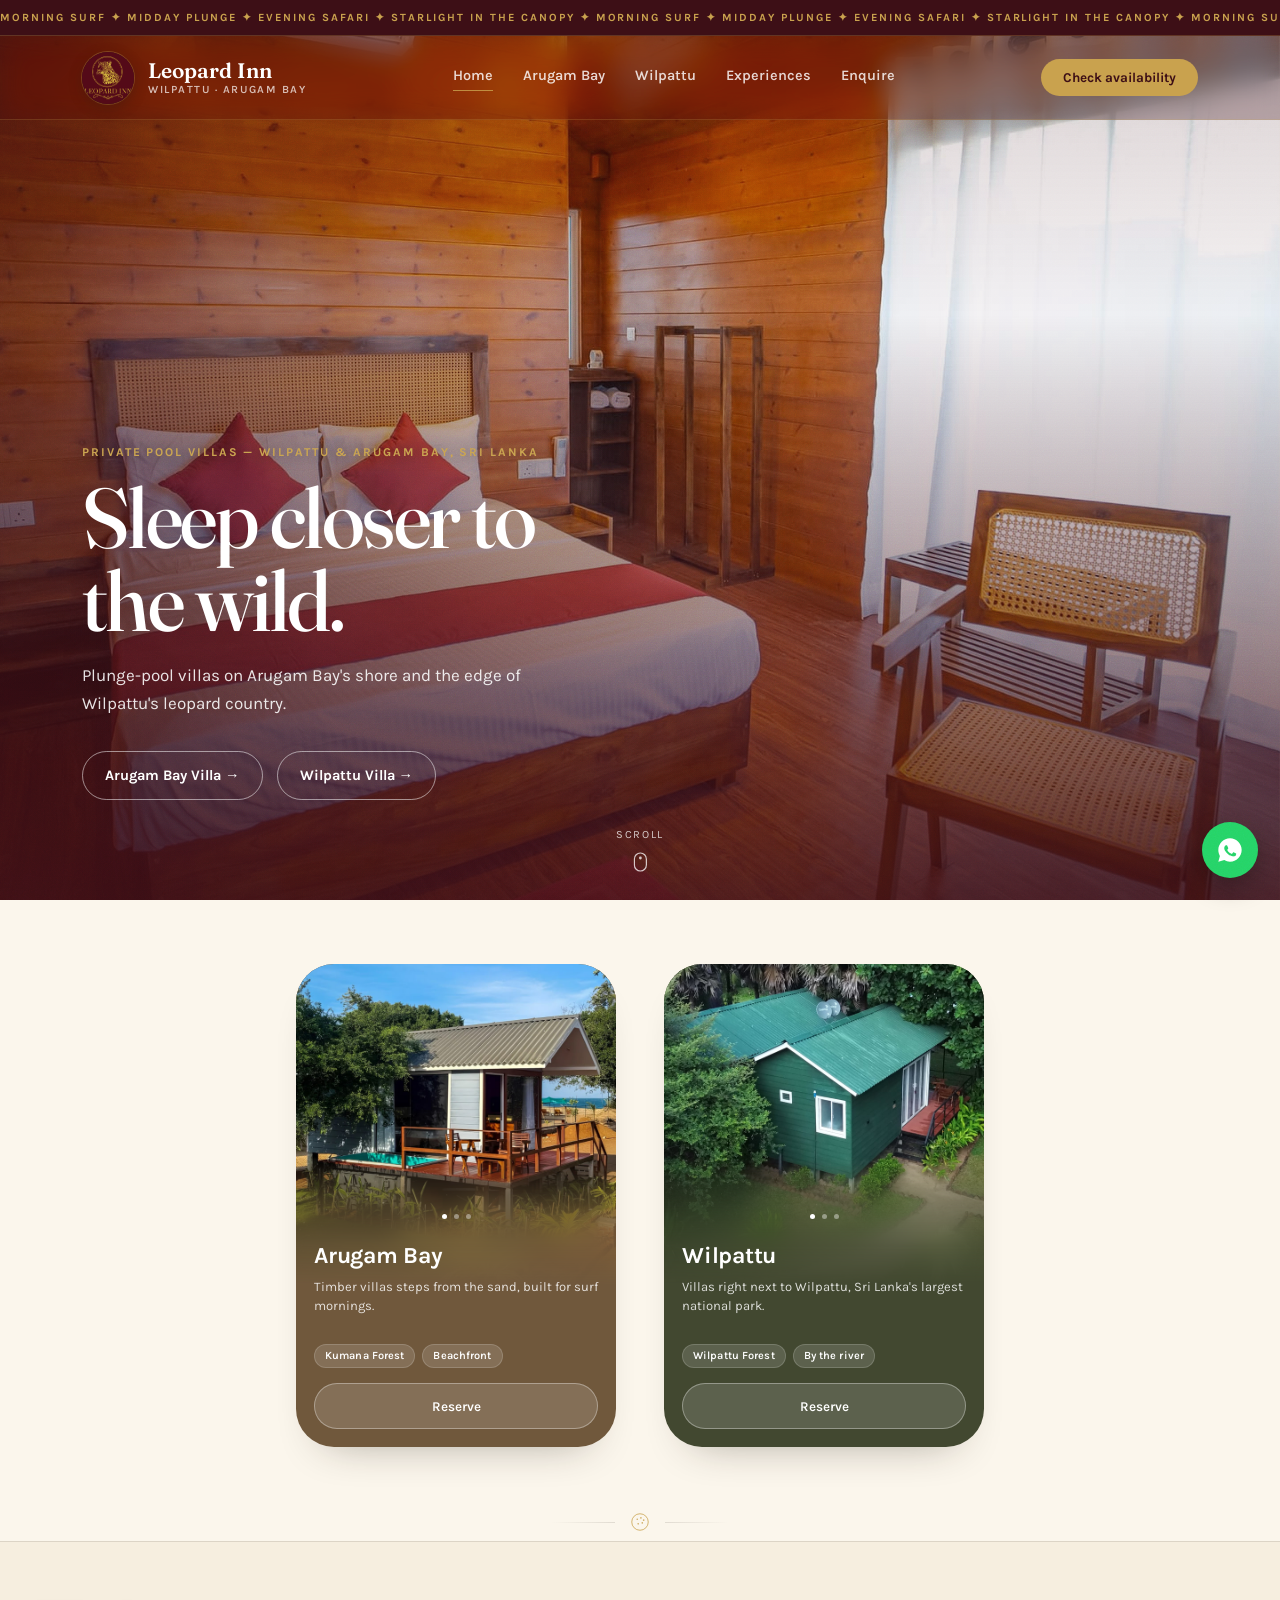
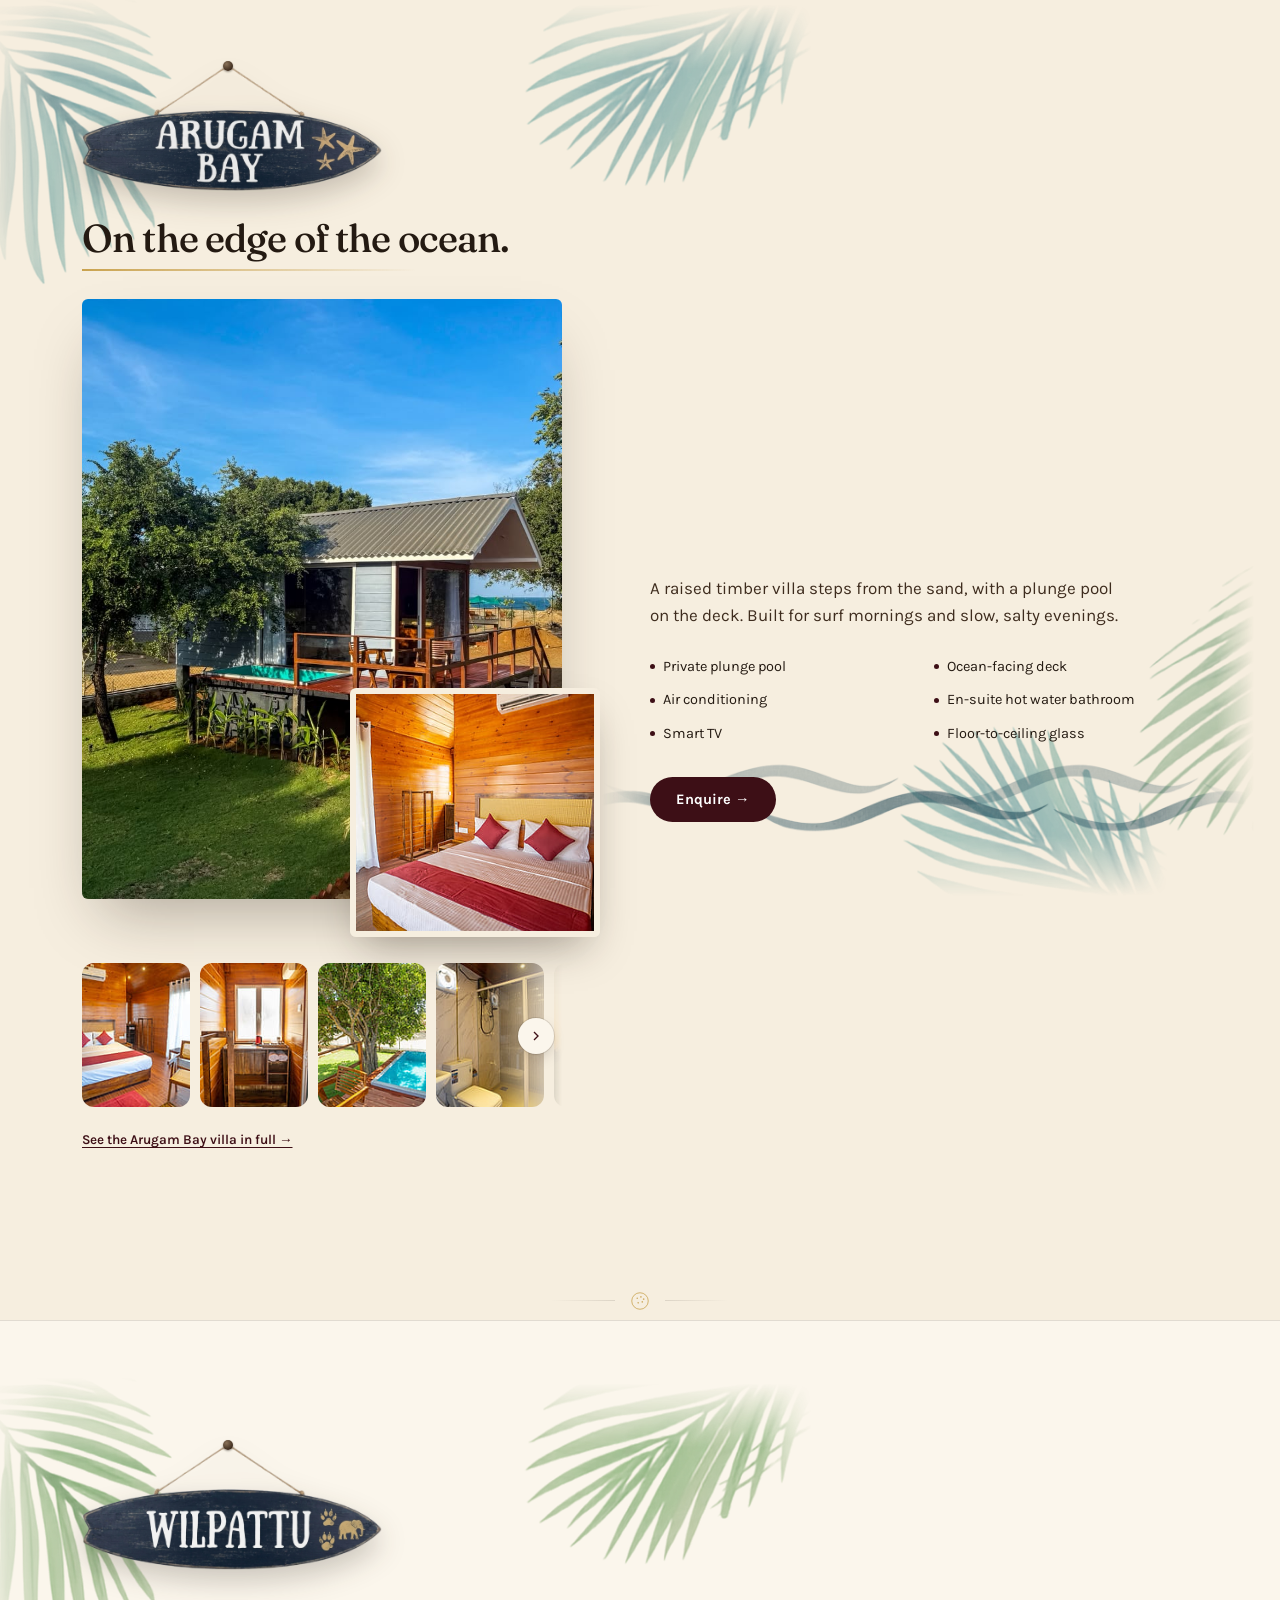
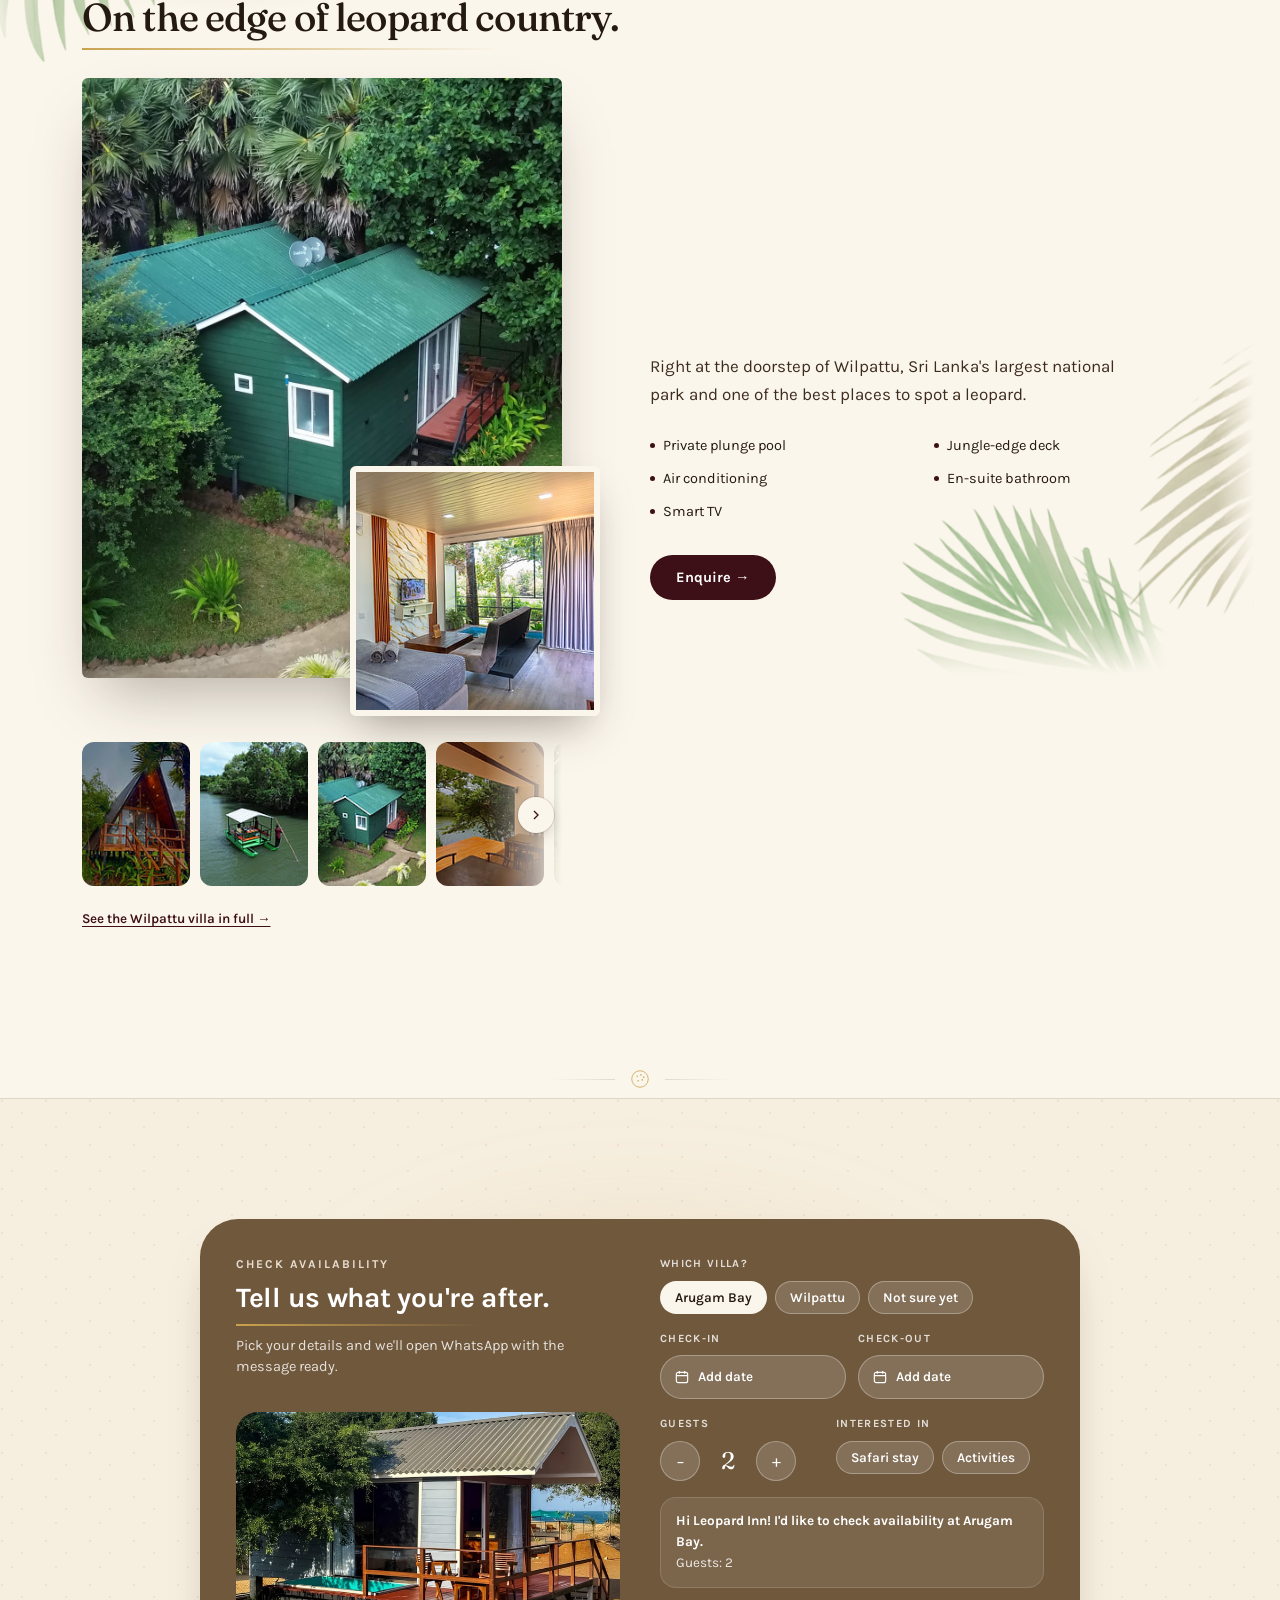
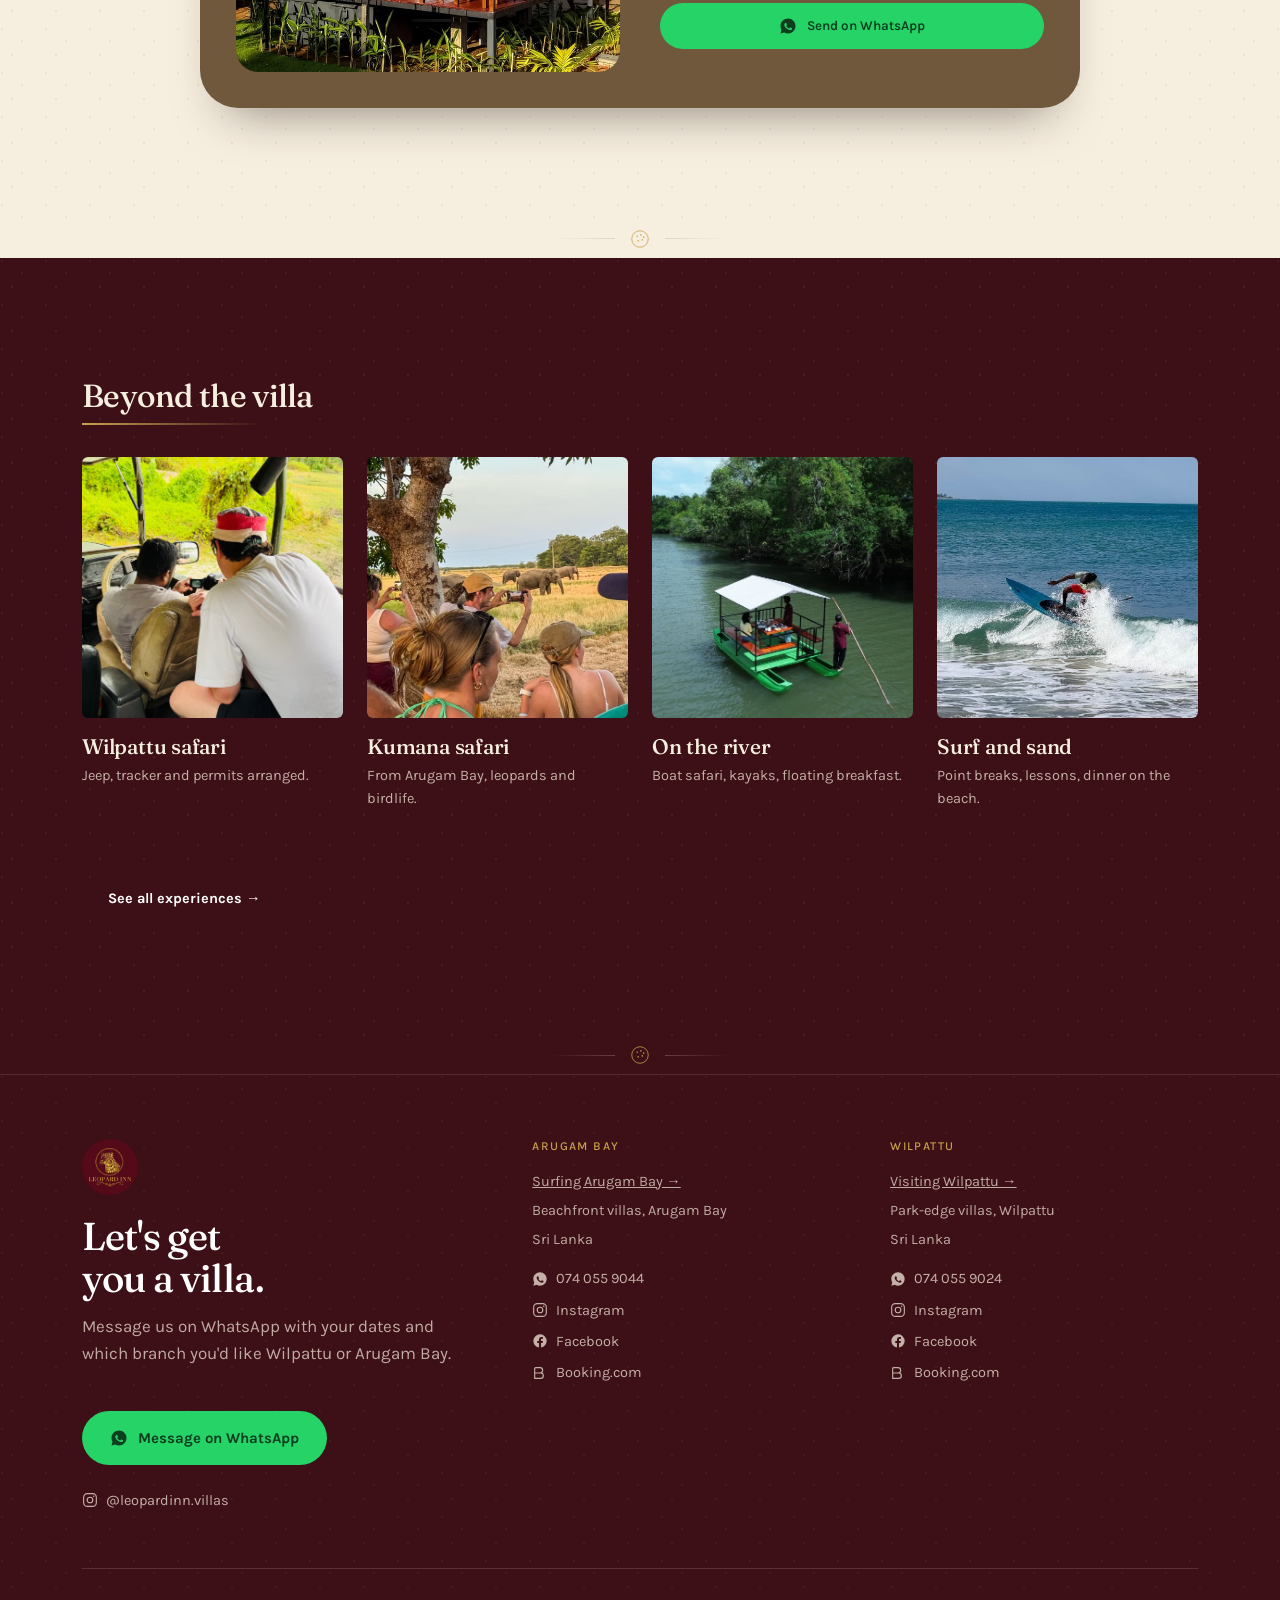
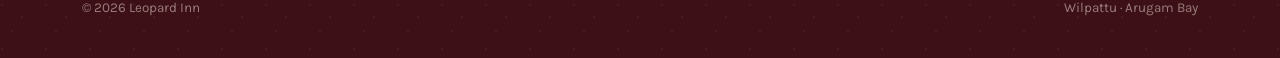
==== commit c790ee99: "New villa photos, and crisp versions of every small photo - Arugam Bay: the small framed photo is th" ====
--- a/index.html
+++ b/index.html
@@ -115,7 +115,7 @@
 <link rel="preconnect" href="https://fonts.googleapis.com">
 <link rel="preconnect" href="https://fonts.gstatic.com" crossorigin>
 <link href="https://fonts.googleapis.com/css2?family=Fraunces:ital,opsz,wght@0,9..144,400;0,9..144,500;0,9..144,600;1,9..144,500&family=Karla:wght@400;500;600;700&display=swap" rel="stylesheet">
-<link rel="stylesheet" href="styles.css?v=20261006z">
+<link rel="stylesheet" href="styles.css?v=20261007a">
 
 <!-- Google tag (gtag.js) -->
 <script async src="https://www.googletagmanager.com/gtag/js?id=AW-18443921879"></script>
@@ -269,19 +269,17 @@
         <div class="branch-media">
           <div class="branch-visual reveal reveal-delay-2">
             <div class="visual-main"><img width="720" height="1280" decoding="async" loading="lazy" data-lb src="images/villa-exterior-1.jpg" alt="Arugam Bay villa exterior with ocean view"></div>
-            <div class="visual-float"><img width="1920" height="1280" decoding="async" loading="lazy" data-lb src="images/bythepool.jpg" alt="Private plunge pool on the villa deck"></div>
+            <div class="visual-float"><img width="500" height="500" decoding="async" loading="lazy" data-lb data-full="images/arugambay/abay-villa-bedroom.jpg" src="images/thumbs/abay-villa-bedroom-500.jpg" srcset="images/thumbs/abay-villa-bedroom-300.jpg 300w, images/thumbs/abay-villa-bedroom-500.jpg 500w, images/thumbs/abay-villa-bedroom-750.jpg 750w" sizes="(max-width: 900px) 42vw, 240px" alt="A timber-panelled villa bedroom at Arugam Bay with a cane headboard and light curtains"></div>
           </div>
           <div class="villa-thumbs-wrap">
             <div class="villa-thumbs" tabindex="0" aria-label="More photos of the Arugam Bay villa — swipe to see them all">
-              <img class="villa-thumb" width="1920" height="1280" decoding="async" loading="lazy" data-lb src="images/bedroom.jpg" alt="Timber-panelled bedroom with deck view">
-              <img class="villa-thumb" width="1920" height="1280" decoding="async" loading="lazy" data-lb src="images/bedroom3.jpg" alt="Villa lounge area with smart TV">
-              <img class="villa-thumb" width="1920" height="1280" decoding="async" loading="lazy" data-lb src="images/bedroom4.jpg" alt="Bedroom with plunge pool visible through glass">
-              <img class="villa-thumb" width="1920" height="1280" decoding="async" loading="lazy" data-lb src="images/washroom1.jpg" alt="En-suite bathroom with marble finish">
-              <img class="villa-thumb" width="1920" height="1280" decoding="async" loading="lazy" data-lb src="images/by the pool 3.jpg" alt="Timber deck seating">
-              <img class="villa-thumb" width="1920" height="1280" decoding="async" loading="lazy" data-lb src="images/bedroom5.jpg" alt="Villa interior with ocean view through glass">
-              <img class="villa-thumb" width="720" height="1280" decoding="async" loading="lazy" data-lb src="images/bedroom-2.jpg" alt="Bedroom with cane headboard">
-              <img class="villa-thumb" width="1920" height="1280" decoding="async" loading="lazy" data-lb src="images/bythepool.jpg" alt="Villa exterior with plunge pool on the deck">
-              <img class="villa-thumb" width="720" height="1280" decoding="async" loading="lazy" data-lb src="images/mugs.jpg" alt="Leopard Inn branded coffee cups">
+              <img class="villa-thumb" width="240" height="320" decoding="async" loading="lazy" data-lb data-full="images/bedroom7.jpg" src="images/thumbs/bedroom7-240.jpg" srcset="images/thumbs/bedroom7-120.jpg 120w, images/thumbs/bedroom7-240.jpg 240w, images/thumbs/bedroom7-360.jpg 360w" sizes="(max-width: 640px) 96px, 108px" alt="A timber villa bedroom at Arugam Bay with a cane chair by the curtained glass door">
+              <img class="villa-thumb" width="240" height="320" decoding="async" loading="lazy" data-lb data-full="images/bedroom4.jpg" src="images/thumbs/bedroom4-240.jpg" srcset="images/thumbs/bedroom4-120.jpg 120w, images/thumbs/bedroom4-240.jpg 240w, images/thumbs/bedroom4-360.jpg 360w" sizes="(max-width: 640px) 96px, 108px" alt="A tea corner with a kettle and fresh towels in the villa">
+              <img class="villa-thumb" width="240" height="320" decoding="async" loading="lazy" data-lb data-full="images/arugambay/abay-pool-under-tree.jpg" src="images/thumbs/abay-pool-under-tree-240.jpg" srcset="images/thumbs/abay-pool-under-tree-120.jpg 120w, images/thumbs/abay-pool-under-tree-240.jpg 240w, images/thumbs/abay-pool-under-tree-360.jpg 360w" sizes="(max-width: 640px) 96px, 108px" alt="The private plunge pool on the deck, shaded by a tree">
+              <img class="villa-thumb" width="240" height="320" decoding="async" loading="lazy" data-lb data-full="images/washroom1.jpg" src="images/thumbs/washroom1-240.jpg" srcset="images/thumbs/washroom1-120.jpg 120w, images/thumbs/washroom1-240.jpg 240w, images/thumbs/washroom1-360.jpg 360w" sizes="(max-width: 640px) 96px, 108px" alt="The marble en-suite bathroom with a glass shower">
+              <img class="villa-thumb" width="240" height="320" decoding="async" loading="lazy" data-lb data-full="images/arugambay/abay-sunset-rock.jpg" src="images/thumbs/abay-sunset-rock-240.jpg" srcset="images/thumbs/abay-sunset-rock-120.jpg 120w, images/thumbs/abay-sunset-rock-240.jpg 240w, images/thumbs/abay-sunset-rock-360.jpg 360w" sizes="(max-width: 640px) 96px, 108px" alt="People watching the sunset from the top of a rock">
+              <img class="villa-thumb" width="240" height="320" decoding="async" loading="lazy" data-lb data-full="images/arugambay/abay-beach-dunes.jpg" src="images/thumbs/abay-beach-dunes-240.jpg" srcset="images/thumbs/abay-beach-dunes-120.jpg 120w, images/thumbs/abay-beach-dunes-240.jpg 240w, images/thumbs/abay-beach-dunes-360.jpg 360w" sizes="(max-width: 640px) 96px, 108px" alt="A quiet curve of beach and dunes at golden hour">
+              <img class="villa-thumb" width="240" height="320" decoding="async" loading="lazy" data-lb data-full="images/arugambay/abay-dunes-sunset.jpg" src="images/thumbs/abay-dunes-sunset-240.jpg" srcset="images/thumbs/abay-dunes-sunset-120.jpg 120w, images/thumbs/abay-dunes-sunset-240.jpg 240w, images/thumbs/abay-dunes-sunset-360.jpg 360w" sizes="(max-width: 640px) 96px, 108px" alt="The sun setting over the sand dunes">
             </div>
             <button type="button" class="thumbs-arrow prev" aria-label="Scroll photos left"><svg viewBox="0 0 24 24" fill="none" stroke="currentColor" stroke-width="2" aria-hidden="true"><path d="M15 18l-6-6 6-6"/></svg></button>
             <button type="button" class="thumbs-arrow next" aria-label="Scroll photos right"><svg viewBox="0 0 24 24" fill="none" stroke="currentColor" stroke-width="2" aria-hidden="true"><path d="M9 18l6-6-6-6"/></svg></button>
@@ -330,21 +328,21 @@
         </div>
         <div class="branch-media">
           <div class="branch-visual reveal reveal-delay-2">
-            <div class="visual-main"><img width="1013" height="1800" decoding="async" loading="lazy" data-lb src="images/wilpattu/aerial-villa.jpg" alt="Aerial view of the Wilpattu villa set among palms and jungle"></div>
-            <div class="visual-float"><img width="2000" height="1333" decoding="async" loading="lazy" data-lb src="images/wilpattu/AS109368.jpg" alt="Wilpattu villa interior with private plunge pool through the window"></div>
+            <div class="visual-main"><img width="1080" height="1350" decoding="async" loading="lazy" data-lb src="images/wilpattu/wilpattu-cabin-aerial-hero.jpg" alt="The green timber cabin at Leopard Inn Wilpattu among palms and trees, seen from above"></div>
+            <div class="visual-float"><img width="500" height="500" decoding="async" loading="lazy" data-lb data-full="images/wilpattu/wilpattu-pool-villa-bedroom.jpg" src="images/thumbs/wilpattu-pool-villa-bedroom-500.jpg" srcset="images/thumbs/wilpattu-pool-villa-bedroom-300.jpg 300w, images/thumbs/wilpattu-pool-villa-bedroom-500.jpg 500w, images/thumbs/wilpattu-pool-villa-bedroom-750.jpg 750w" sizes="(max-width: 900px) 42vw, 240px" alt="A Wilpattu villa bedroom with the private plunge pool beyond the glass"></div>
           </div>
           <div class="villa-thumbs-wrap">
             <div class="villa-thumbs" tabindex="0" aria-label="More photos of the Wilpattu villa — swipe to see them all">
-              <img class="villa-thumb" width="576" height="768" decoding="async" loading="lazy" data-lb src="images/wilpattu/IMG_2476.jpg" alt="Wilpattu villa A-frame exterior lit up at dusk">
-              <img class="villa-thumb" width="1013" height="1800" decoding="async" loading="lazy" data-lb src="images/wilpattu/river-boat.jpg" alt="Guests aboard the river boat at Wilpattu">
-              <img class="villa-thumb" width="2000" height="1125" decoding="async" loading="lazy" data-lb src="images/wilpattu/aerial-path.jpg" alt="Garden paths winding between the Wilpattu cabins from above">
-              <img class="villa-thumb" width="2000" height="2500" decoding="async" loading="lazy" data-lb src="images/wilpattu/IMG_4829.jpg" alt="Wilpattu villa deck overlooking the river">
-              <img class="villa-thumb" width="2000" height="1125" decoding="async" loading="lazy" data-lb src="images/wilpattu/villa-front.jpg" alt="The green timber cabin at Wilpattu with its deck">
-              <img class="villa-thumb" width="2000" height="2667" decoding="async" loading="lazy" data-lb src="images/wilpattu/IMG_6040.jpg" alt="Wilpattu villa en-suite shower">
-              <img class="villa-thumb" width="2000" height="1125" decoding="async" loading="lazy" data-lb src="images/wilpattu/aerial-canopy.jpg" alt="The Wilpattu cabin nestled under the tree canopy">
-              <img class="villa-thumb" width="2000" height="1333" decoding="async" loading="lazy" data-lb src="images/wilpattu/AS109416.jpg" alt="Wilpattu villa exterior at dusk among palm trees">
-              <img class="villa-thumb" width="576" height="768" decoding="async" loading="lazy" data-lb src="images/wilpattu/IMG_2475.jpg" alt="Wilpattu villa exterior among the trees">
-              <img class="villa-thumb" width="2000" height="2667" decoding="async" loading="lazy" data-lb src="images/wilpattu/IMG_4838.jpg" alt="Wilpattu villa deck overlooking the garden">
+              <img class="villa-thumb" width="240" height="320" decoding="async" loading="lazy" data-lb data-full="images/wilpattu/IMG_2476.jpg" src="images/thumbs/img-2476-240.jpg" srcset="images/thumbs/img-2476-120.jpg 120w, images/thumbs/img-2476-240.jpg 240w, images/thumbs/img-2476-360.jpg 360w" sizes="(max-width: 640px) 96px, 108px" alt="Wilpattu villa A-frame exterior lit up at dusk">
+              <img class="villa-thumb" width="240" height="320" decoding="async" loading="lazy" data-lb data-full="images/wilpattu/river-boat.jpg" src="images/thumbs/river-boat-240.jpg" srcset="images/thumbs/river-boat-120.jpg 120w, images/thumbs/river-boat-240.jpg 240w, images/thumbs/river-boat-360.jpg 360w" sizes="(max-width: 640px) 96px, 108px" alt="Guests aboard the river boat at Wilpattu">
+              <img class="villa-thumb" width="240" height="320" decoding="async" loading="lazy" data-lb data-full="images/wilpattu/aerial-path.jpg" src="images/thumbs/aerial-path-240.jpg" srcset="images/thumbs/aerial-path-120.jpg 120w, images/thumbs/aerial-path-240.jpg 240w, images/thumbs/aerial-path-360.jpg 360w" sizes="(max-width: 640px) 96px, 108px" alt="Garden paths winding between the Wilpattu cabins from above">
+              <img class="villa-thumb" width="240" height="320" decoding="async" loading="lazy" data-lb data-full="images/wilpattu/IMG_4829.jpg" src="images/thumbs/img-4829-240.jpg" srcset="images/thumbs/img-4829-120.jpg 120w, images/thumbs/img-4829-240.jpg 240w, images/thumbs/img-4829-360.jpg 360w" sizes="(max-width: 640px) 96px, 108px" alt="Wilpattu villa deck overlooking the river">
+              <img class="villa-thumb" width="240" height="320" decoding="async" loading="lazy" data-lb data-full="images/wilpattu/villa-front.jpg" src="images/thumbs/villa-front-240.jpg" srcset="images/thumbs/villa-front-120.jpg 120w, images/thumbs/villa-front-240.jpg 240w, images/thumbs/villa-front-360.jpg 360w" sizes="(max-width: 640px) 96px, 108px" alt="The green timber cabin at Wilpattu with its deck">
+              <img class="villa-thumb" width="240" height="320" decoding="async" loading="lazy" data-lb data-full="images/wilpattu/IMG_6040.jpg" src="images/thumbs/img-6040-240.jpg" srcset="images/thumbs/img-6040-120.jpg 120w, images/thumbs/img-6040-240.jpg 240w, images/thumbs/img-6040-360.jpg 360w" sizes="(max-width: 640px) 96px, 108px" alt="Wilpattu villa en-suite shower">
+              <img class="villa-thumb" width="240" height="320" decoding="async" loading="lazy" data-lb data-full="images/wilpattu/aerial-canopy.jpg" src="images/thumbs/aerial-canopy-240.jpg" srcset="images/thumbs/aerial-canopy-120.jpg 120w, images/thumbs/aerial-canopy-240.jpg 240w, images/thumbs/aerial-canopy-360.jpg 360w" sizes="(max-width: 640px) 96px, 108px" alt="The Wilpattu cabin nestled under the tree canopy">
+              <img class="villa-thumb" width="240" height="320" decoding="async" loading="lazy" data-lb data-full="images/wilpattu/AS109416.jpg" src="images/thumbs/as109416-240.jpg" srcset="images/thumbs/as109416-120.jpg 120w, images/thumbs/as109416-240.jpg 240w, images/thumbs/as109416-360.jpg 360w" sizes="(max-width: 640px) 96px, 108px" alt="Wilpattu villa exterior at dusk among palm trees">
+              <img class="villa-thumb" width="240" height="320" decoding="async" loading="lazy" data-lb data-full="images/wilpattu/IMG_2475.jpg" src="images/thumbs/img-2475-240.jpg" srcset="images/thumbs/img-2475-120.jpg 120w, images/thumbs/img-2475-240.jpg 240w, images/thumbs/img-2475-360.jpg 360w" sizes="(max-width: 640px) 96px, 108px" alt="Wilpattu villa exterior among the trees">
+              <img class="villa-thumb" width="240" height="320" decoding="async" loading="lazy" data-lb data-full="images/wilpattu/IMG_4838.jpg" src="images/thumbs/img-4838-240.jpg" srcset="images/thumbs/img-4838-120.jpg 120w, images/thumbs/img-4838-240.jpg 240w, images/thumbs/img-4838-360.jpg 360w" sizes="(max-width: 640px) 96px, 108px" alt="Wilpattu villa deck overlooking the garden">
             </div>
             <button type="button" class="thumbs-arrow prev" aria-label="Scroll photos left"><svg viewBox="0 0 24 24" fill="none" stroke="currentColor" stroke-width="2" aria-hidden="true"><path d="M15 18l-6-6 6-6"/></svg></button>
             <button type="button" class="thumbs-arrow next" aria-label="Scroll photos right"><svg viewBox="0 0 24 24" fill="none" stroke="currentColor" stroke-width="2" aria-hidden="true"><path d="M9 18l6-6-6-6"/></svg></button>
@@ -589,7 +587,7 @@
   <div class="lb-counter" id="lbCounter"></div>
 </div>
 
-<script src="script.js?v=20261006z" defer></script>
+<script src="script.js?v=20261007a" defer></script>
 
 </body>
 </html>
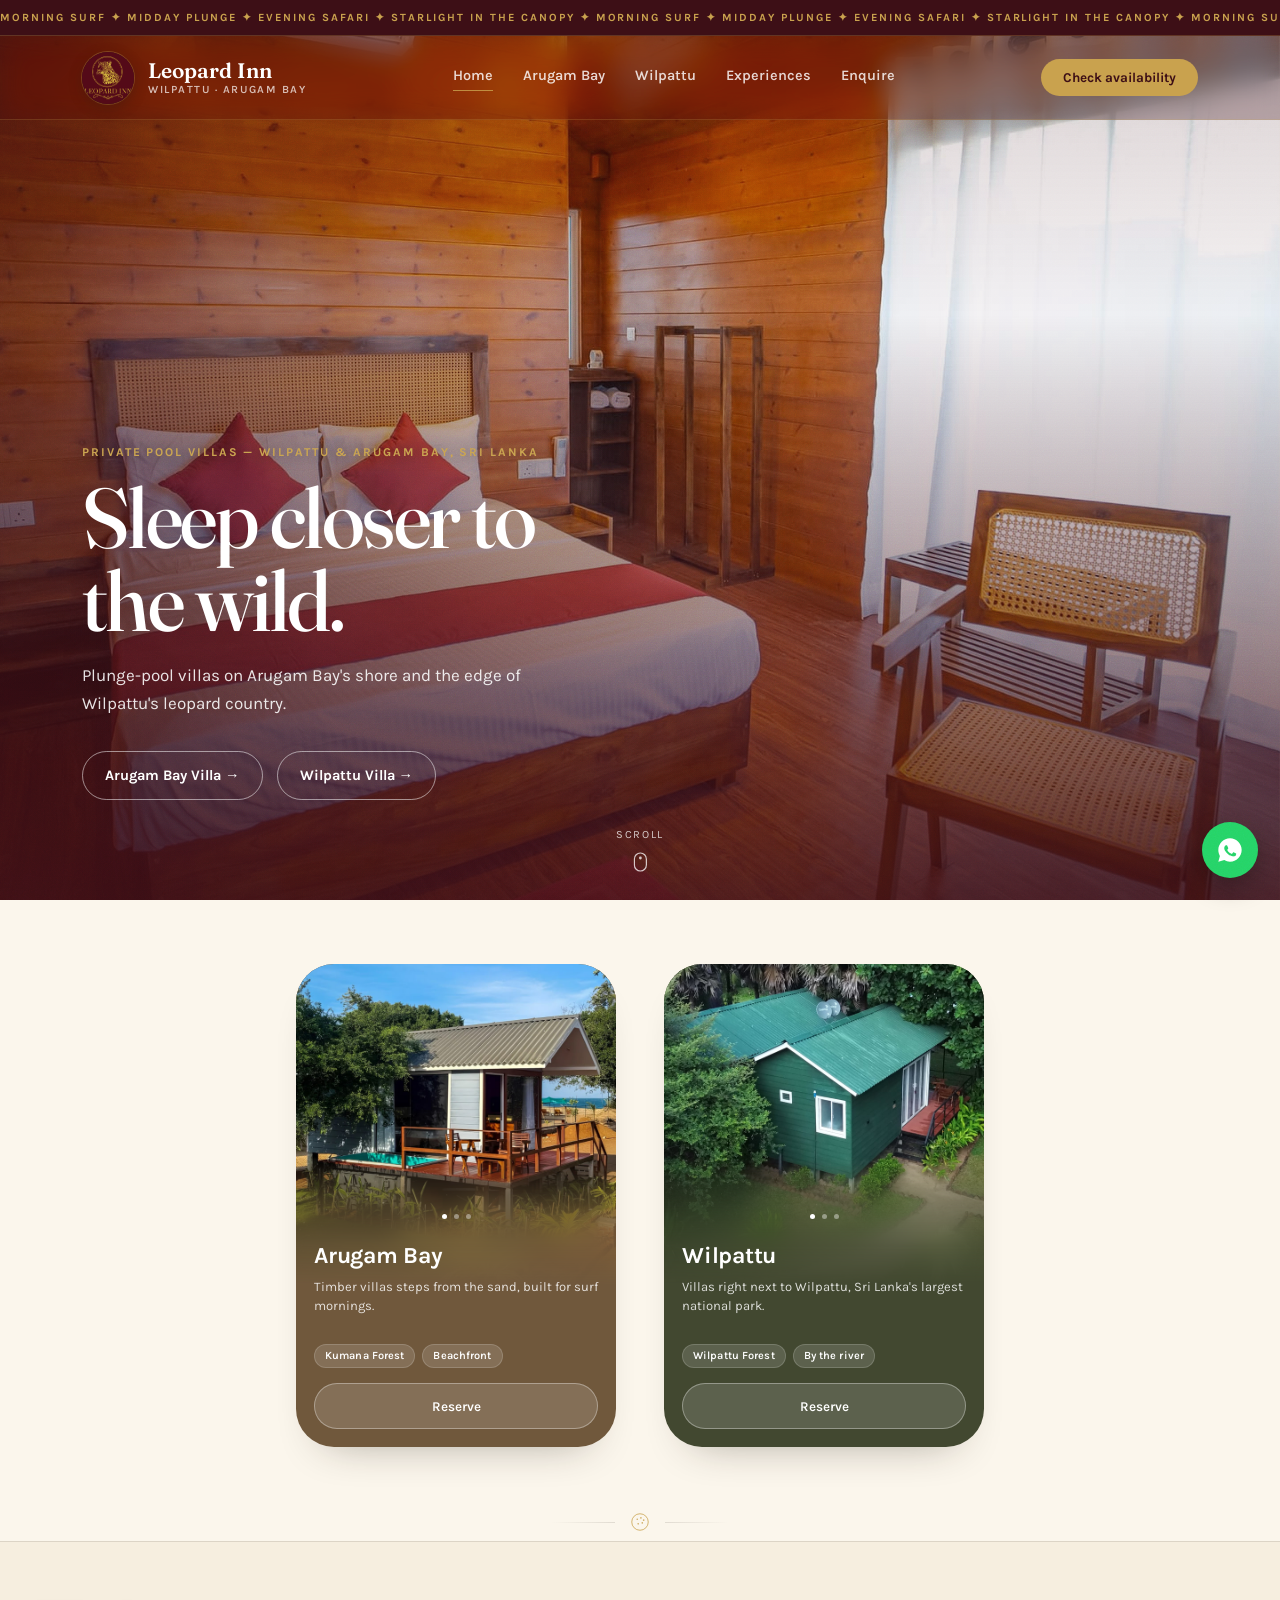
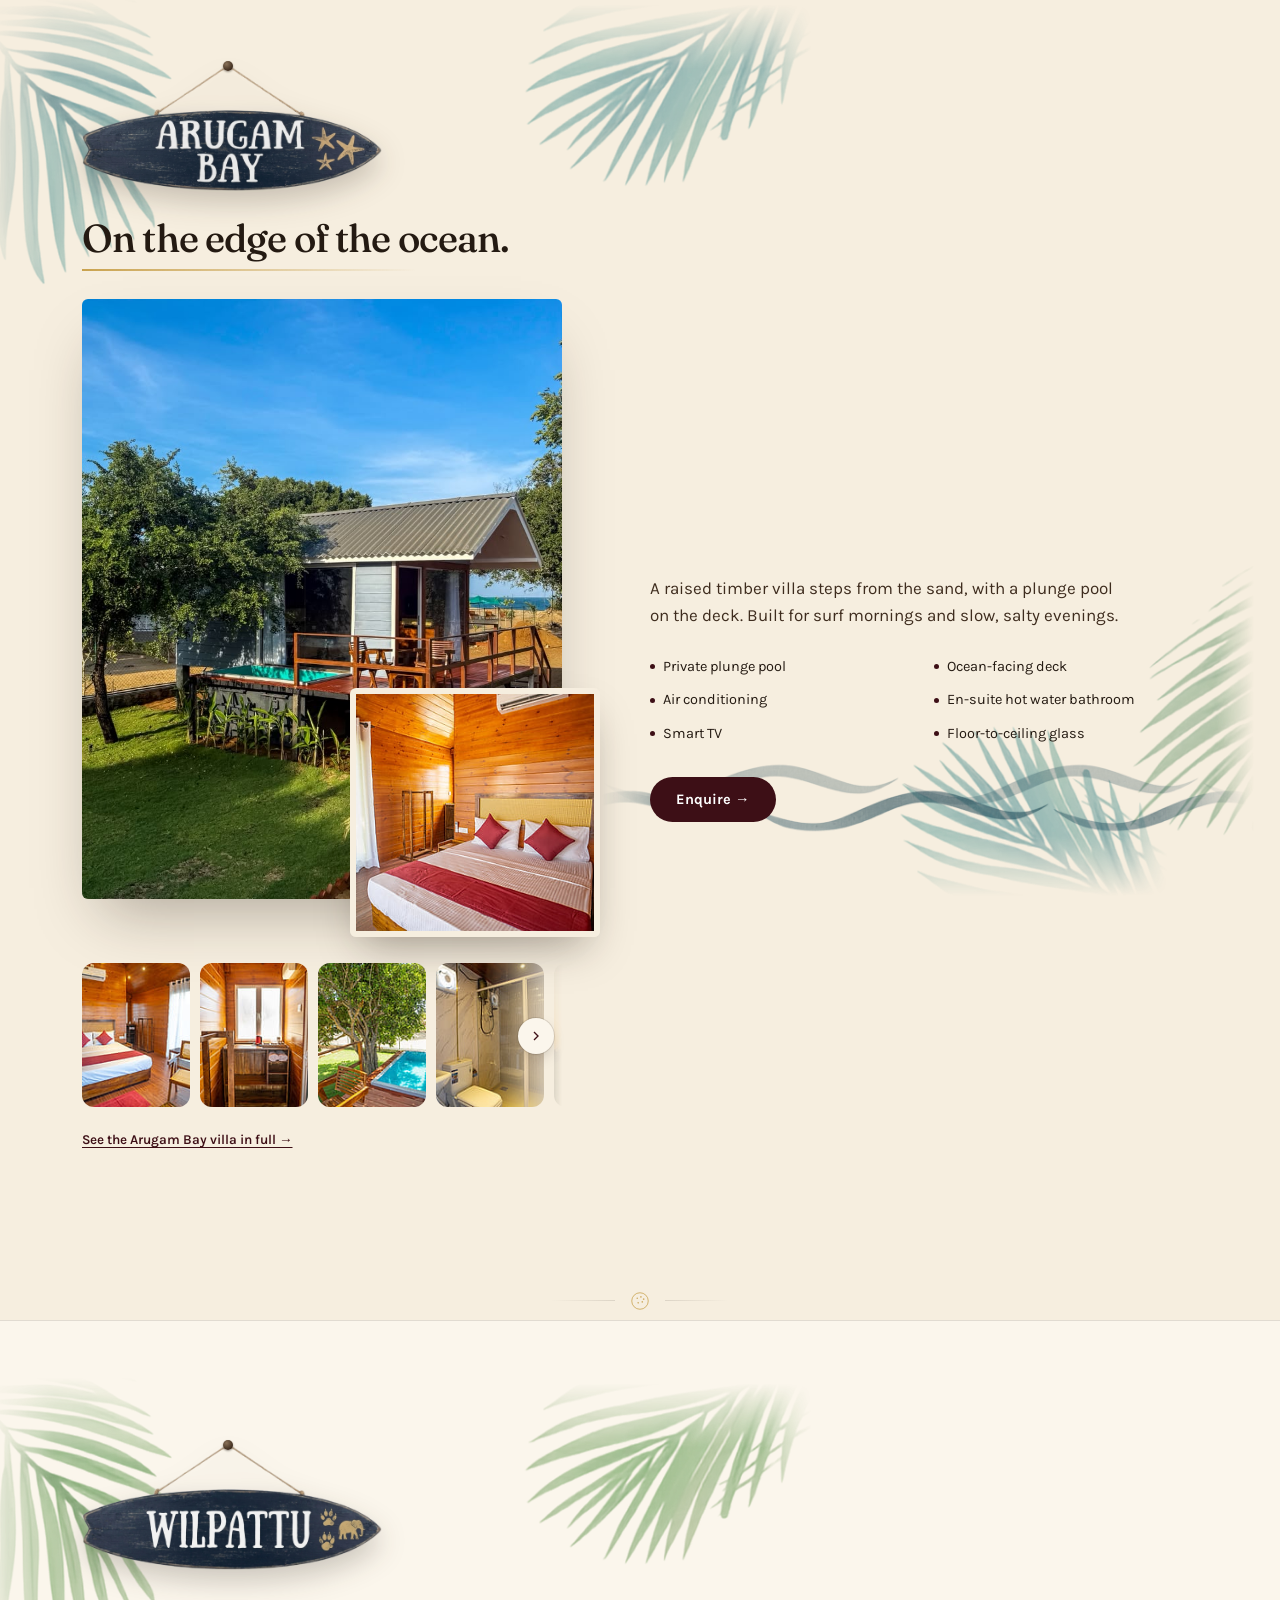
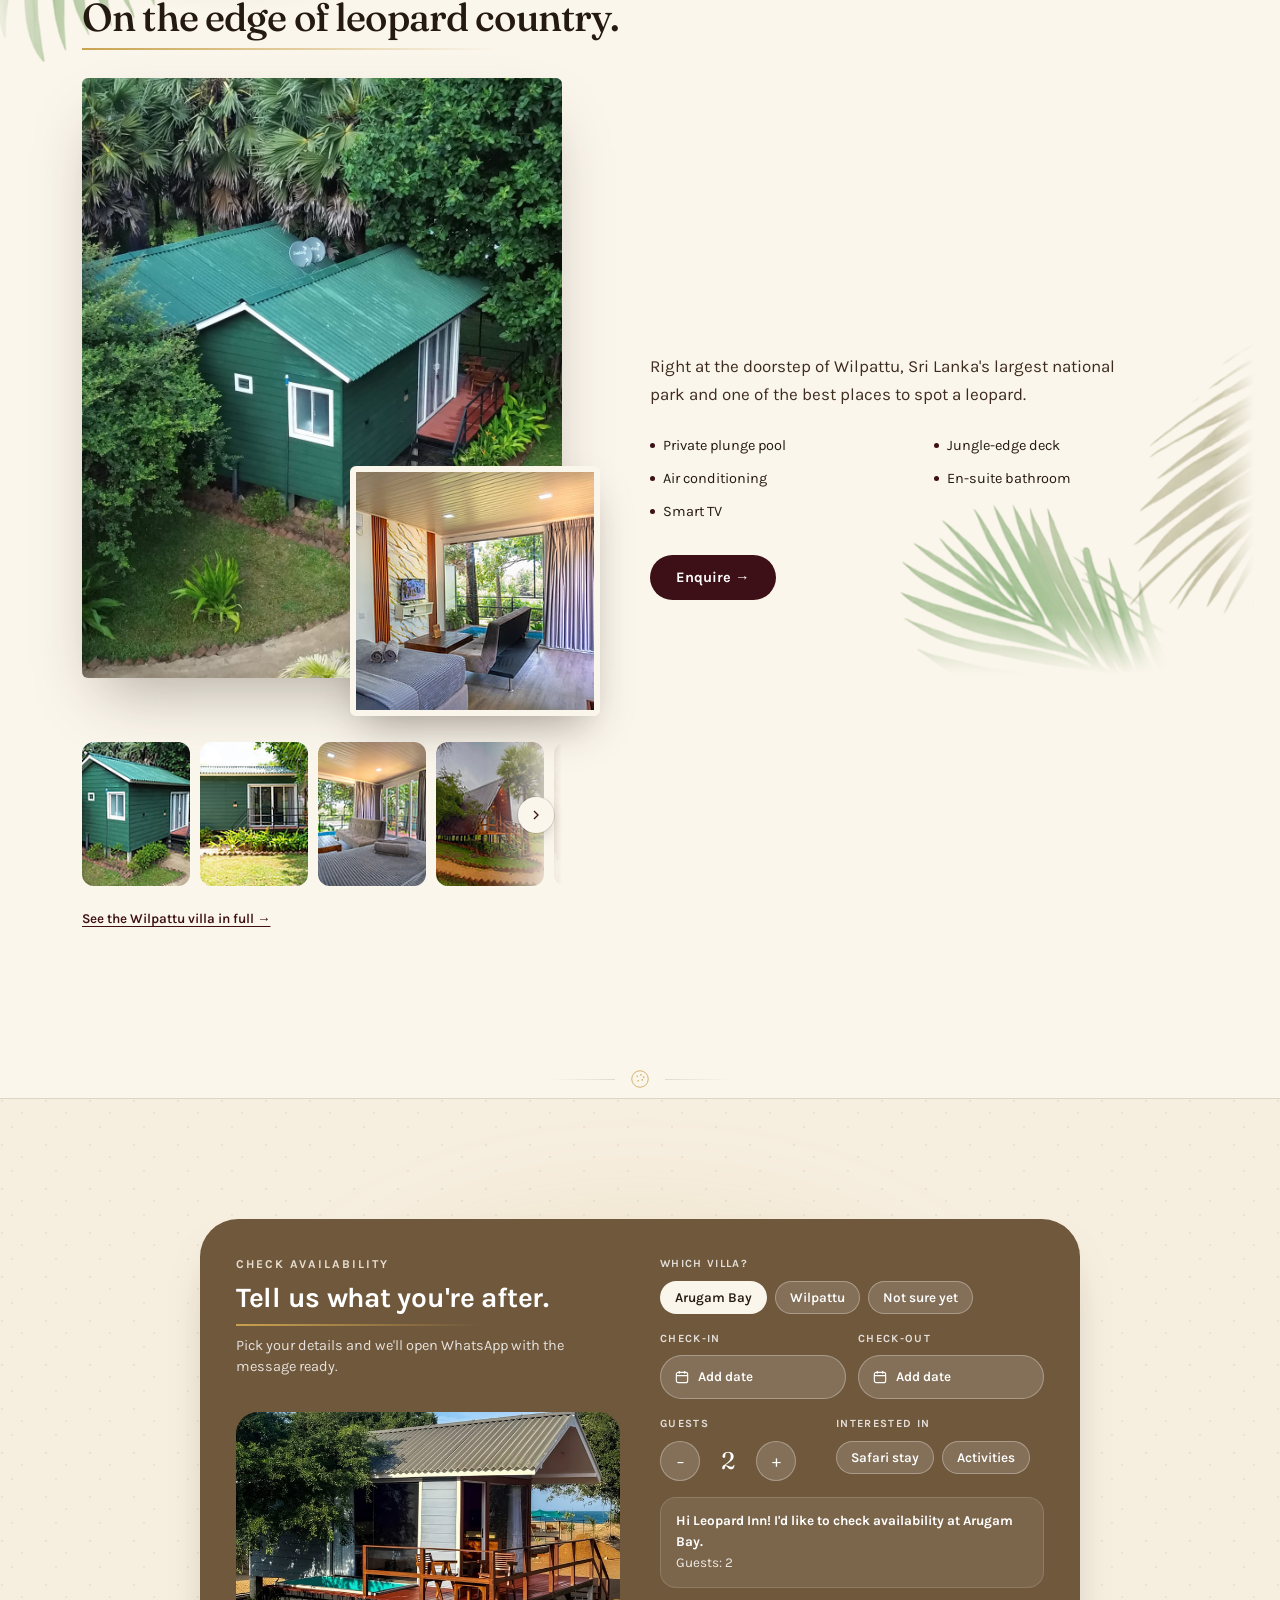
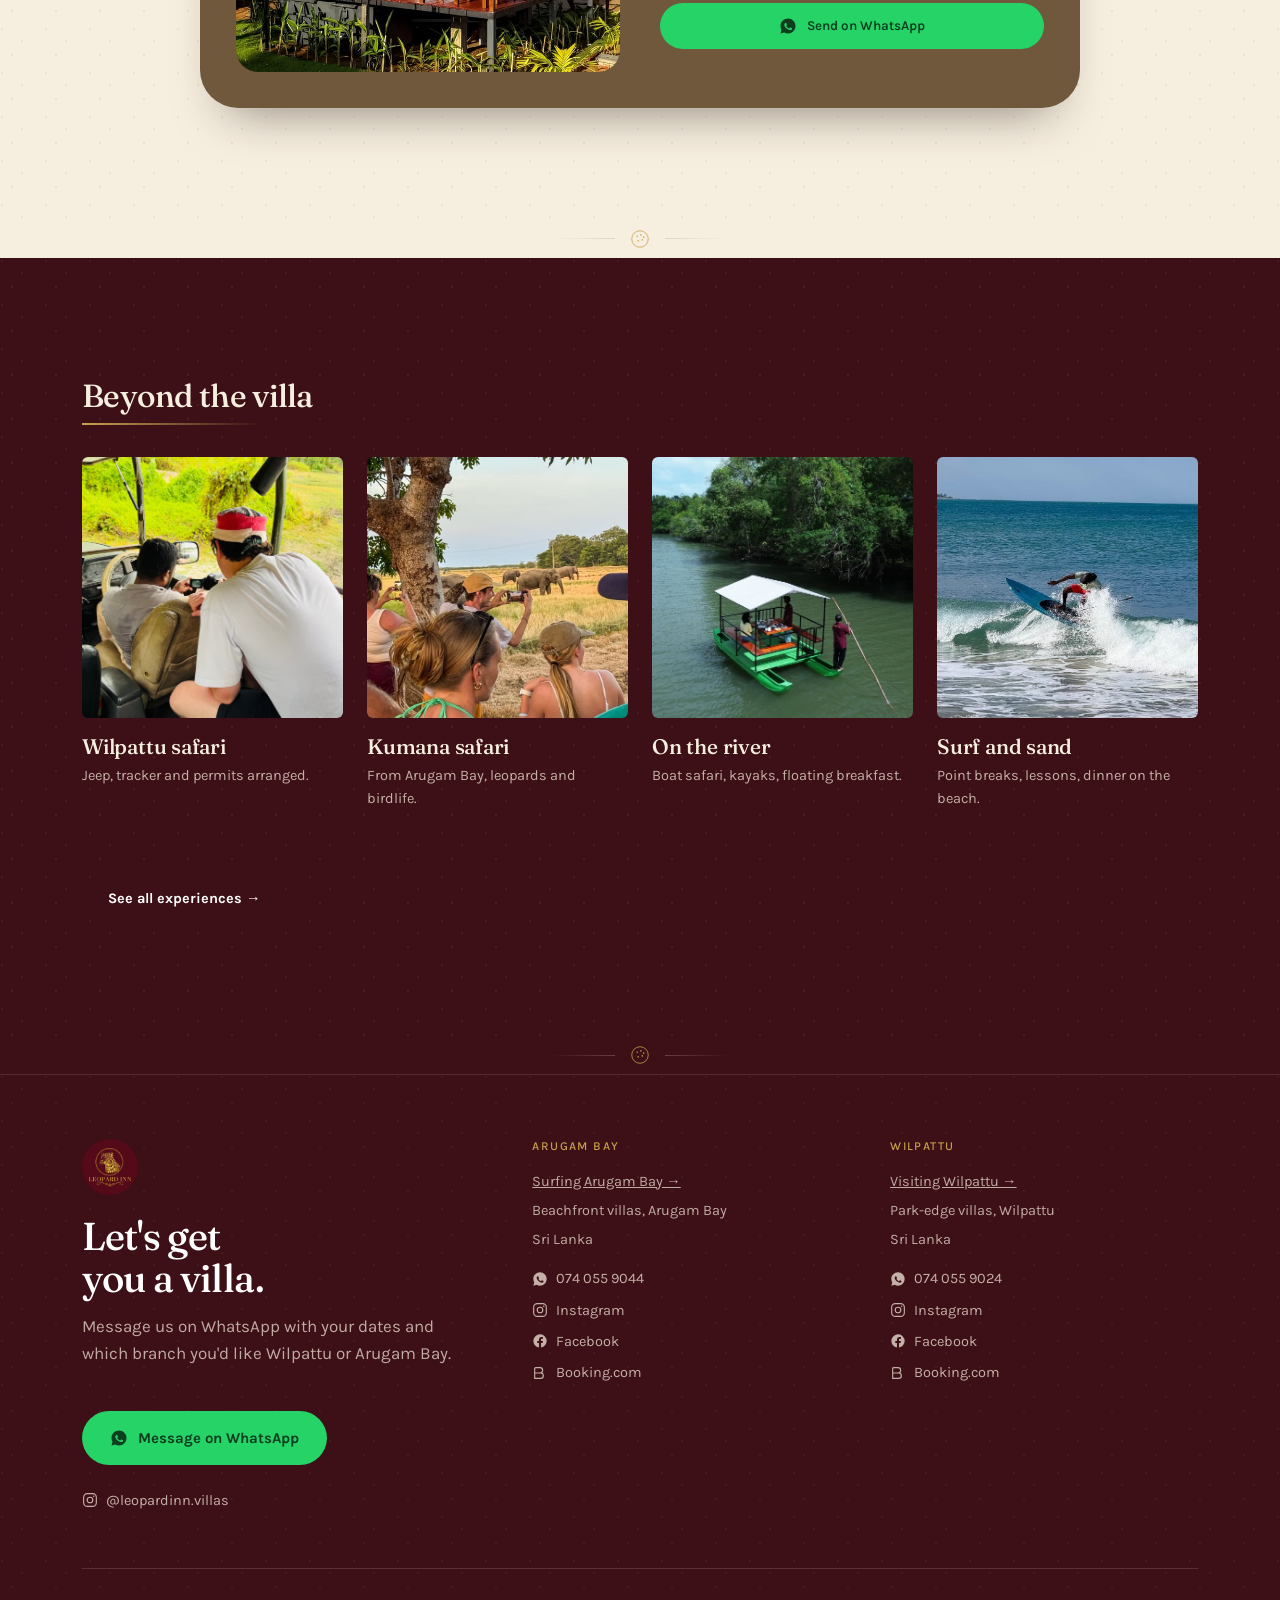
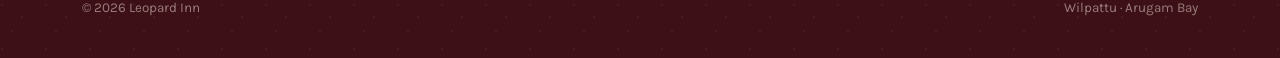
==== commit 1cd4c16c: "Replace the Wilpattu photo row with seven new shots The homepage Wilpattu row is now: the green cabi" ====
--- a/index.html
+++ b/index.html
@@ -333,16 +333,13 @@
           </div>
           <div class="villa-thumbs-wrap">
             <div class="villa-thumbs" tabindex="0" aria-label="More photos of the Wilpattu villa — swipe to see them all">
-              <img class="villa-thumb" width="240" height="320" decoding="async" loading="lazy" data-lb data-full="images/wilpattu/IMG_2476.jpg" src="images/thumbs/img-2476-240.jpg" srcset="images/thumbs/img-2476-120.jpg 120w, images/thumbs/img-2476-240.jpg 240w, images/thumbs/img-2476-360.jpg 360w" sizes="(max-width: 640px) 96px, 108px" alt="Wilpattu villa A-frame exterior lit up at dusk">
-              <img class="villa-thumb" width="240" height="320" decoding="async" loading="lazy" data-lb data-full="images/wilpattu/river-boat.jpg" src="images/thumbs/river-boat-240.jpg" srcset="images/thumbs/river-boat-120.jpg 120w, images/thumbs/river-boat-240.jpg 240w, images/thumbs/river-boat-360.jpg 360w" sizes="(max-width: 640px) 96px, 108px" alt="Guests aboard the river boat at Wilpattu">
-              <img class="villa-thumb" width="240" height="320" decoding="async" loading="lazy" data-lb data-full="images/wilpattu/aerial-path.jpg" src="images/thumbs/aerial-path-240.jpg" srcset="images/thumbs/aerial-path-120.jpg 120w, images/thumbs/aerial-path-240.jpg 240w, images/thumbs/aerial-path-360.jpg 360w" sizes="(max-width: 640px) 96px, 108px" alt="Garden paths winding between the Wilpattu cabins from above">
-              <img class="villa-thumb" width="240" height="320" decoding="async" loading="lazy" data-lb data-full="images/wilpattu/IMG_4829.jpg" src="images/thumbs/img-4829-240.jpg" srcset="images/thumbs/img-4829-120.jpg 120w, images/thumbs/img-4829-240.jpg 240w, images/thumbs/img-4829-360.jpg 360w" sizes="(max-width: 640px) 96px, 108px" alt="Wilpattu villa deck overlooking the river">
-              <img class="villa-thumb" width="240" height="320" decoding="async" loading="lazy" data-lb data-full="images/wilpattu/villa-front.jpg" src="images/thumbs/villa-front-240.jpg" srcset="images/thumbs/villa-front-120.jpg 120w, images/thumbs/villa-front-240.jpg 240w, images/thumbs/villa-front-360.jpg 360w" sizes="(max-width: 640px) 96px, 108px" alt="The green timber cabin at Wilpattu with its deck">
-              <img class="villa-thumb" width="240" height="320" decoding="async" loading="lazy" data-lb data-full="images/wilpattu/IMG_6040.jpg" src="images/thumbs/img-6040-240.jpg" srcset="images/thumbs/img-6040-120.jpg 120w, images/thumbs/img-6040-240.jpg 240w, images/thumbs/img-6040-360.jpg 360w" sizes="(max-width: 640px) 96px, 108px" alt="Wilpattu villa en-suite shower">
-              <img class="villa-thumb" width="240" height="320" decoding="async" loading="lazy" data-lb data-full="images/wilpattu/aerial-canopy.jpg" src="images/thumbs/aerial-canopy-240.jpg" srcset="images/thumbs/aerial-canopy-120.jpg 120w, images/thumbs/aerial-canopy-240.jpg 240w, images/thumbs/aerial-canopy-360.jpg 360w" sizes="(max-width: 640px) 96px, 108px" alt="The Wilpattu cabin nestled under the tree canopy">
-              <img class="villa-thumb" width="240" height="320" decoding="async" loading="lazy" data-lb data-full="images/wilpattu/AS109416.jpg" src="images/thumbs/as109416-240.jpg" srcset="images/thumbs/as109416-120.jpg 120w, images/thumbs/as109416-240.jpg 240w, images/thumbs/as109416-360.jpg 360w" sizes="(max-width: 640px) 96px, 108px" alt="Wilpattu villa exterior at dusk among palm trees">
-              <img class="villa-thumb" width="240" height="320" decoding="async" loading="lazy" data-lb data-full="images/wilpattu/IMG_2475.jpg" src="images/thumbs/img-2475-240.jpg" srcset="images/thumbs/img-2475-120.jpg 120w, images/thumbs/img-2475-240.jpg 240w, images/thumbs/img-2475-360.jpg 360w" sizes="(max-width: 640px) 96px, 108px" alt="Wilpattu villa exterior among the trees">
-              <img class="villa-thumb" width="240" height="320" decoding="async" loading="lazy" data-lb data-full="images/wilpattu/IMG_4838.jpg" src="images/thumbs/img-4838-240.jpg" srcset="images/thumbs/img-4838-120.jpg 120w, images/thumbs/img-4838-240.jpg 240w, images/thumbs/img-4838-360.jpg 360w" sizes="(max-width: 640px) 96px, 108px" alt="Wilpattu villa deck overlooking the garden">
+              <img class="villa-thumb" width="240" height="320" decoding="async" loading="lazy" data-lb data-full="images/wilpattu/villa-front.jpg" src="images/thumbs/villa-front-240.jpg" srcset="images/thumbs/villa-front-120.jpg 120w, images/thumbs/villa-front-240.jpg 240w, images/thumbs/villa-front-360.jpg 360w" sizes="(max-width: 640px) 96px, 108px" alt="The green timber cabin at Leopard Inn Wilpattu, with the river behind it">
+              <img class="villa-thumb" width="240" height="320" decoding="async" loading="lazy" data-lb data-full="images/wilpattu/wilpattu-villa-garden.jpg" src="images/thumbs/wilpattu-villa-garden-240.jpg" srcset="images/thumbs/wilpattu-villa-garden-120.jpg 120w, images/thumbs/wilpattu-villa-garden-240.jpg 240w, images/thumbs/wilpattu-villa-garden-360.jpg 360w" sizes="(max-width: 640px) 96px, 108px" alt="The green cabin's deck and glass doors, set in the garden">
+              <img class="villa-thumb" width="240" height="320" decoding="async" loading="lazy" data-lb data-full="images/wilpattu/wilpattu-pool-villa-river-view.jpg" src="images/thumbs/wilpattu-pool-villa-river-view-240.jpg" srcset="images/thumbs/wilpattu-pool-villa-river-view-120.jpg 120w, images/thumbs/wilpattu-pool-villa-river-view-240.jpg 240w, images/thumbs/wilpattu-pool-villa-river-view-360.jpg 360w" sizes="(max-width: 640px) 96px, 108px" alt="A Wilpattu villa bedroom with the plunge pool and the river through the glass">
+              <img class="villa-thumb" width="240" height="320" decoding="async" loading="lazy" data-lb data-full="images/wilpattu/IMG_2475.jpg" src="images/thumbs/img-2475-240.jpg" srcset="images/thumbs/img-2475-120.jpg 120w, images/thumbs/img-2475-240.jpg 240w, images/thumbs/img-2475-360.jpg 360w" sizes="(max-width: 640px) 96px, 108px" alt="The A-frame wooden villa at Wilpattu, raised on stilts beside a palm">
+              <img class="villa-thumb" width="240" height="320" decoding="async" loading="lazy" data-lb data-full="images/wilpattu/wilpattu-aframe-window.jpg" src="images/thumbs/wilpattu-aframe-window-240.jpg" srcset="images/thumbs/wilpattu-aframe-window-120.jpg 120w, images/thumbs/wilpattu-aframe-window-240.jpg 240w, images/thumbs/wilpattu-aframe-window-360.jpg 360w" sizes="(max-width: 640px) 96px, 108px" alt="Inside the A-frame villa: the bed beneath the tall triangular window">
+              <img class="villa-thumb" width="240" height="320" decoding="async" loading="lazy" data-lb data-full="images/wilpattu/wilpattu-aframe-lounge.jpg" src="images/thumbs/wilpattu-aframe-lounge-240.jpg" srcset="images/thumbs/wilpattu-aframe-lounge-120.jpg 120w, images/thumbs/wilpattu-aframe-lounge-240.jpg 240w, images/thumbs/wilpattu-aframe-lounge-360.jpg 360w" sizes="(max-width: 640px) 96px, 108px" alt="Armchairs and the bed inside the A-frame villa">
+              <img class="villa-thumb" width="240" height="320" decoding="async" loading="lazy" data-lb data-full="images/wilpattu/wilpattu-aframe-shower.jpg" src="images/thumbs/wilpattu-aframe-shower-240.jpg" srcset="images/thumbs/wilpattu-aframe-shower-120.jpg 120w, images/thumbs/wilpattu-aframe-shower-240.jpg 240w, images/thumbs/wilpattu-aframe-shower-360.jpg 360w" sizes="(max-width: 640px) 96px, 108px" alt="The A-frame villa's shower, with marble and timber-slat walls">
             </div>
             <button type="button" class="thumbs-arrow prev" aria-label="Scroll photos left"><svg viewBox="0 0 24 24" fill="none" stroke="currentColor" stroke-width="2" aria-hidden="true"><path d="M15 18l-6-6 6-6"/></svg></button>
             <button type="button" class="thumbs-arrow next" aria-label="Scroll photos right"><svg viewBox="0 0 24 24" fill="none" stroke="currentColor" stroke-width="2" aria-hidden="true"><path d="M9 18l6-6-6-6"/></svg></button>
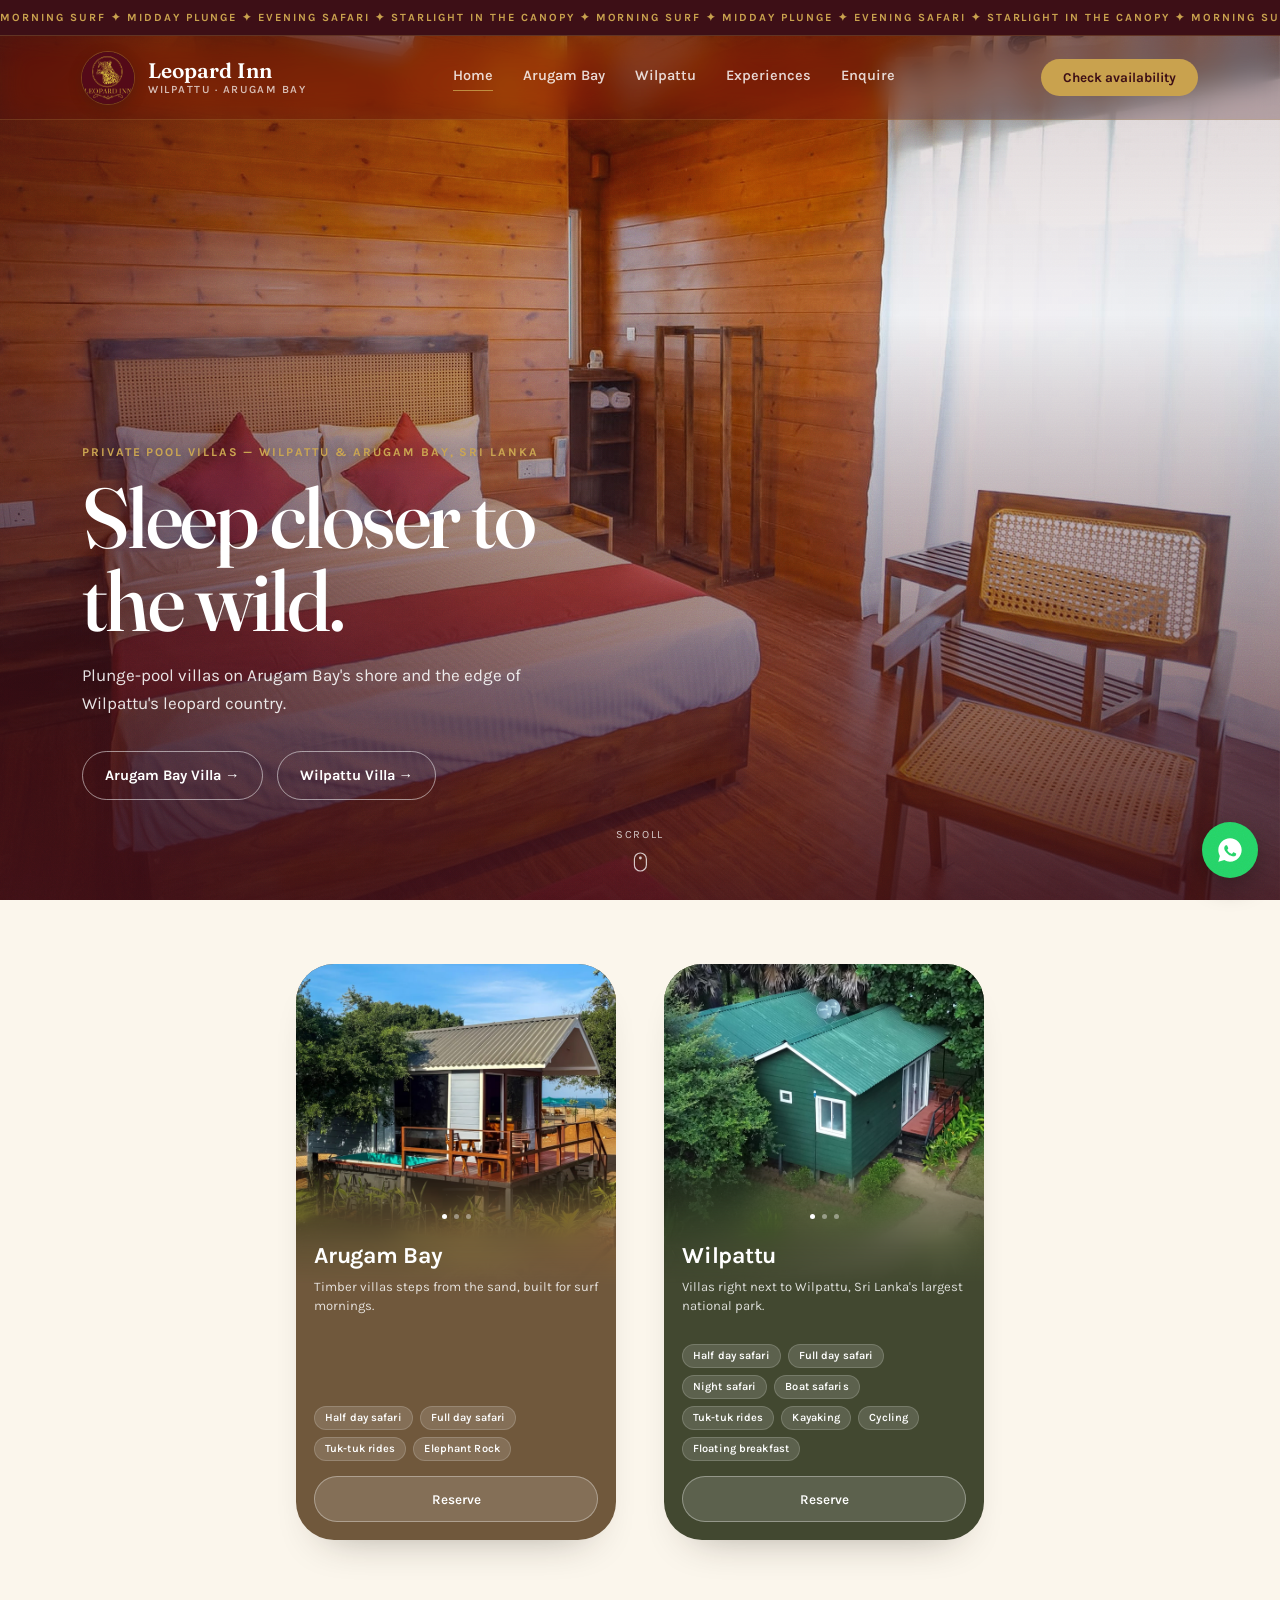
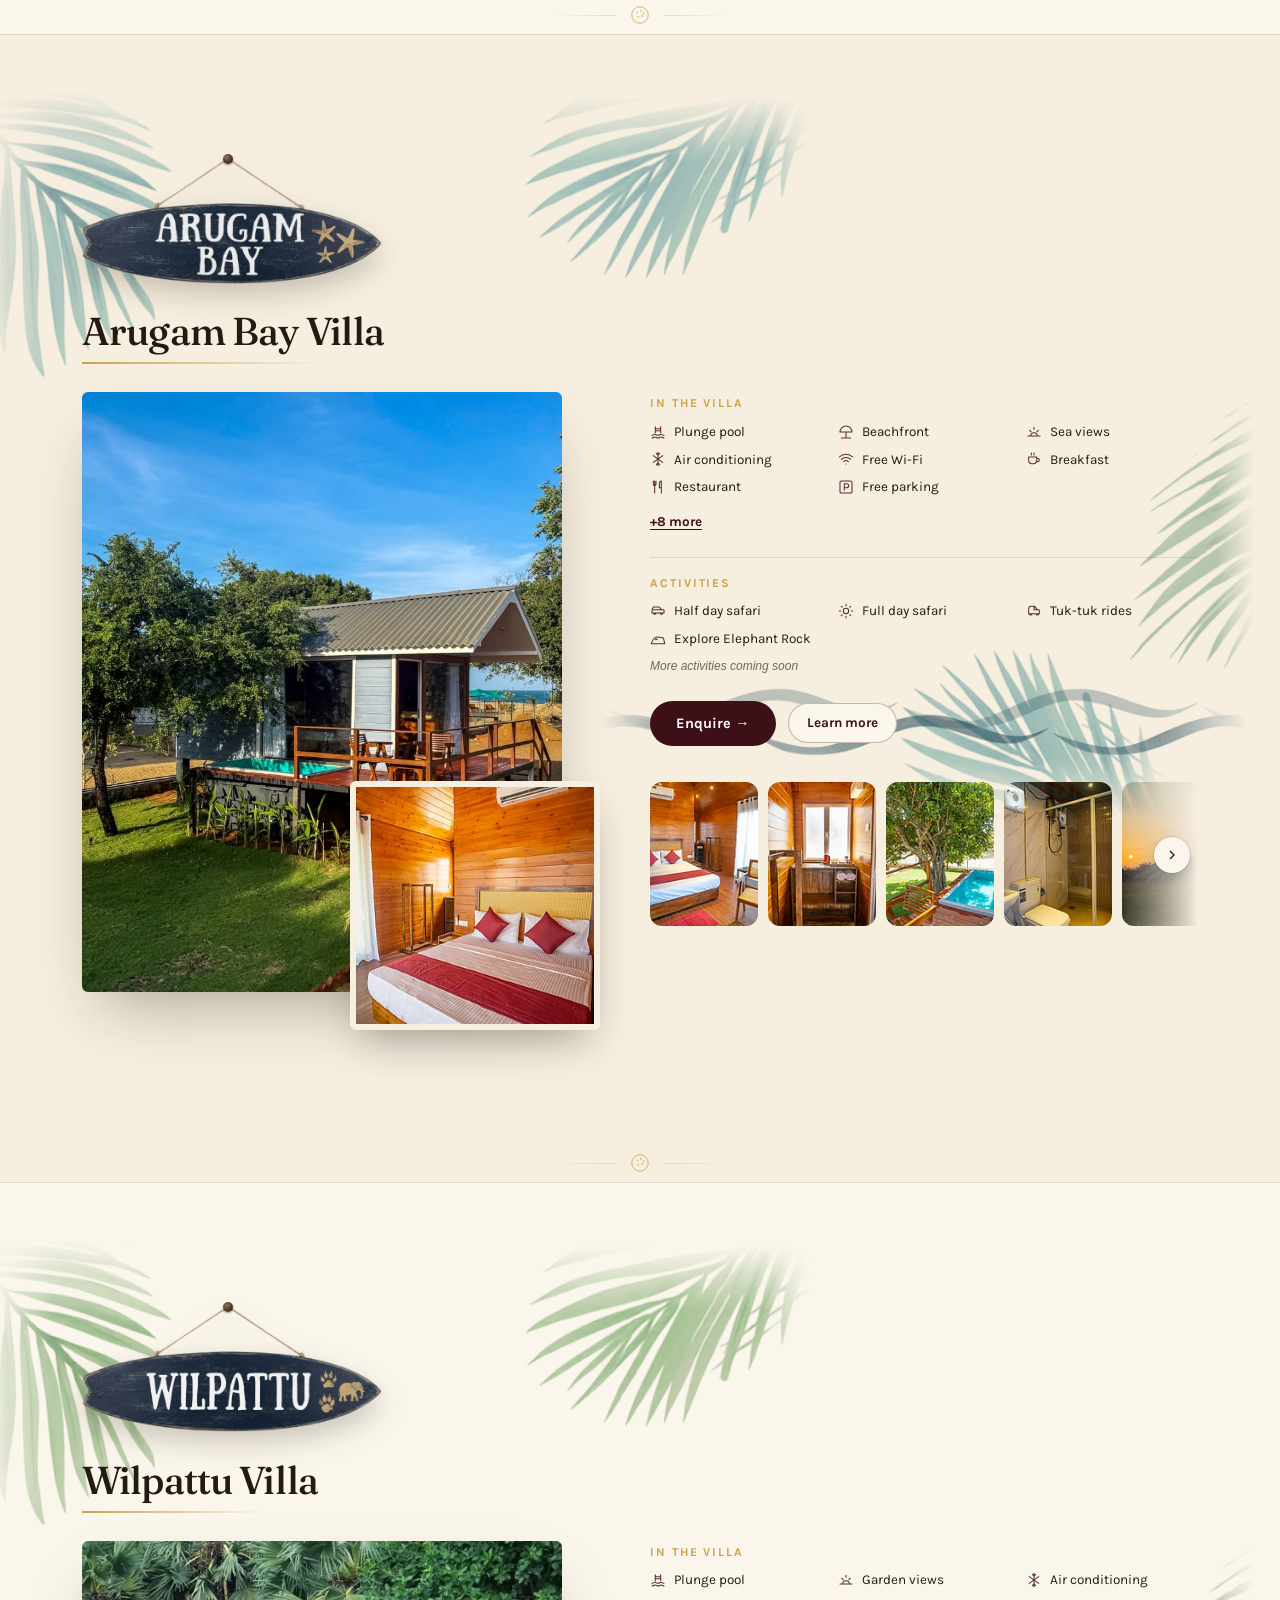
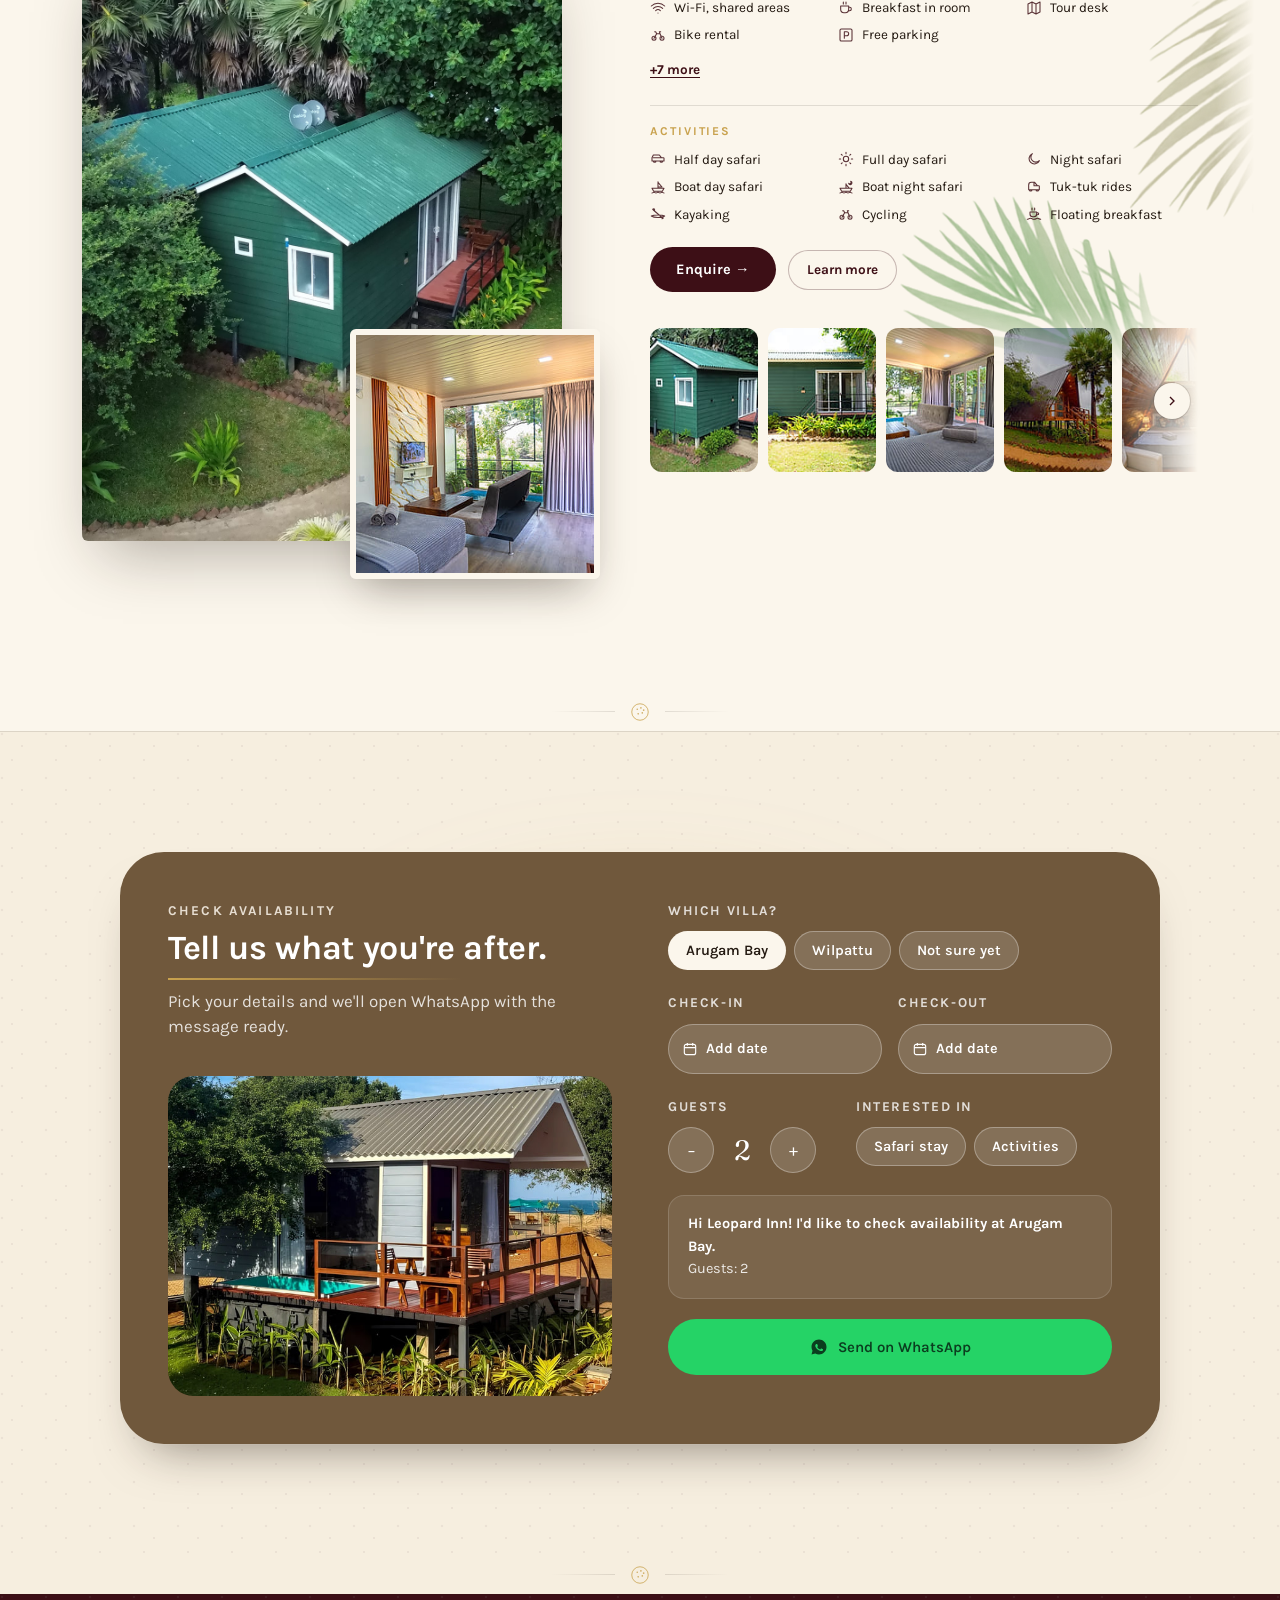
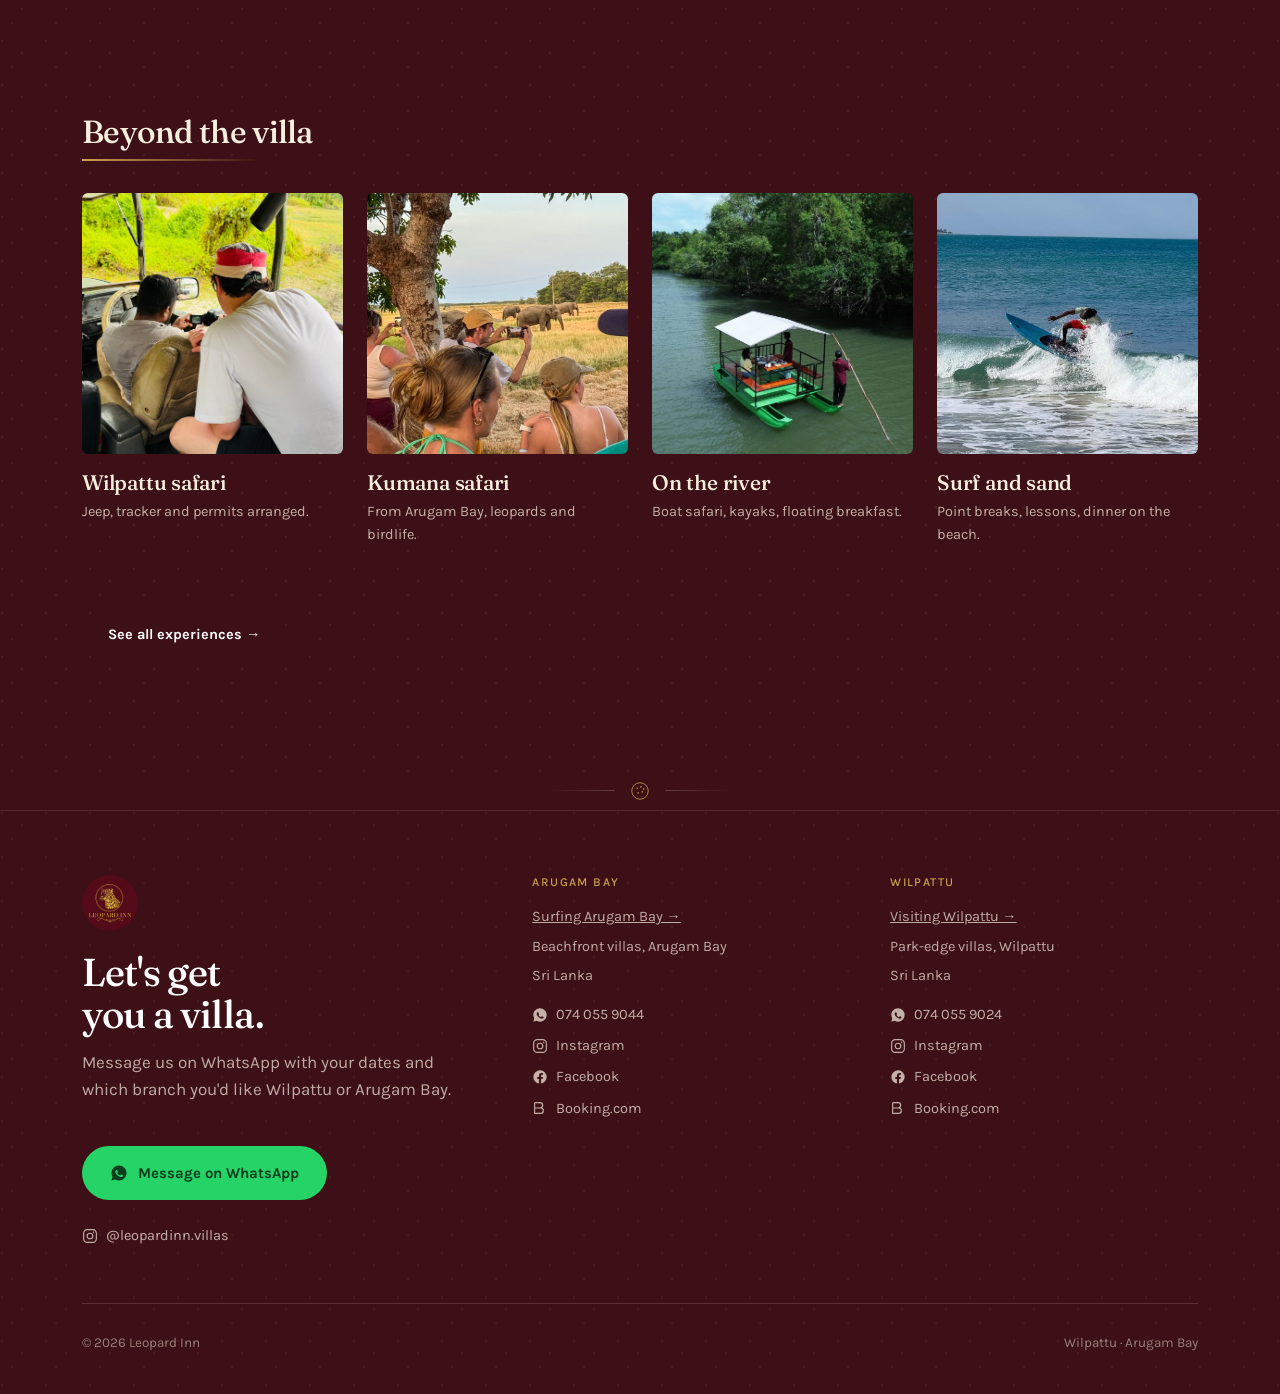
==== commit 6b2cec41: "Rework the homepage villa sections and the Wilpattu page Homepage villa sections: - Titles are "Arug" ====
--- a/index.html
+++ b/index.html
@@ -115,7 +115,7 @@
 <link rel="preconnect" href="https://fonts.googleapis.com">
 <link rel="preconnect" href="https://fonts.gstatic.com" crossorigin>
 <link href="https://fonts.googleapis.com/css2?family=Fraunces:ital,opsz,wght@0,9..144,400;0,9..144,500;0,9..144,600;1,9..144,500&family=Karla:wght@400;500;600;700&display=swap" rel="stylesheet">
-<link rel="stylesheet" href="styles.css?v=20261007a">
+<link rel="stylesheet" href="styles.css?v=20261008h">
 
 <!-- Google tag (gtag.js) -->
 <script async src="https://www.googletagmanager.com/gtag/js?id=AW-18443921879"></script>
@@ -216,7 +216,7 @@
           </div>
           <h3 class="trip-title">Arugam Bay</h3>
           <p class="trip-desc">Timber villas steps from the sand, built for surf mornings.</p>
-          <ul class="trip-tags"><li class="trip-tag">Kumana Forest</li><li class="trip-tag">Beachfront</li></ul>
+          <ul class="trip-tags"><li class="trip-tag">Half day safari</li><li class="trip-tag">Full day safari</li><li class="trip-tag">Tuk-tuk rides</li><li class="trip-tag">Elephant Rock</li></ul>
           <button type="button" class="trip-reserve" data-enquire-branch="Arugam Bay" aria-label="Reserve at Arugam Bay">Reserve</button>
         </div>
       </div>
@@ -240,7 +240,7 @@
           </div>
           <h3 class="trip-title">Wilpattu</h3>
           <p class="trip-desc">Villas right next to Wilpattu, Sri Lanka's largest national park.</p>
-          <ul class="trip-tags"><li class="trip-tag">Wilpattu Forest</li><li class="trip-tag">By the river</li></ul>
+          <ul class="trip-tags"><li class="trip-tag">Half day safari</li><li class="trip-tag">Full day safari</li><li class="trip-tag">Night safari</li><li class="trip-tag">Boat safaris</li><li class="trip-tag">Tuk-tuk rides</li><li class="trip-tag">Kayaking</li><li class="trip-tag">Cycling</li><li class="trip-tag">Floating breakfast</li></ul>
           <button type="button" class="trip-reserve" data-enquire-branch="Wilpattu" aria-label="Reserve at Wilpattu">Reserve</button>
         </div>
       </div>
@@ -264,7 +264,7 @@
             <div class="leaf leaf-b"><div class="frond-sway"><img src="images/theme/ab-frond-3.png" width="308" height="196" alt="" loading="lazy" decoding="async"></div></div>
           </div>
           <div class="villa-sign"><img src="images/theme/sign-arugam-bay.png" width="704" height="294" alt="Arugam Bay" decoding="async"></div>
-          <h3><span class="draw-line">On the edge of the ocean.</span></h3>
+          <h3><span class="draw-line">Arugam Bay Villa</span></h3>
         </div>
         <div class="branch-media">
           <div class="branch-visual reveal reveal-delay-2">
@@ -291,18 +291,41 @@
             <div class="leaf leaf-d"><div class="frond-sway"><img src="images/theme/ab-frond-3.png" width="308" height="196" alt="" loading="lazy" decoding="async"></div></div>
           </div>
           <div class="sea" aria-hidden="true"><div class="sea-bob sea-back"><div class="sea-band"></div></div><div class="sea-bob sea-front"><div class="sea-band"></div></div></div>
-          <p>A raised timber villa steps from the sand, with a plunge pool on the deck. Built for surf mornings and slow, salty evenings.</p>
-          <ul class="amenity-list">
-            <li>Private plunge pool</li>
-            <li>Ocean-facing deck</li>
-            <li>Air conditioning</li>
-            <li>En-suite hot water bathroom</li>
-            <li>Smart TV</li>
-            <li>Floor-to-ceiling glass</li>
+          <h4 class="am-heading am-heading-main">In the villa</h4>
+          <ul class="amenity-list has-icons am-compact" id="arugambay-features">
+            <li><svg class="am-icon" viewBox="0 0 24 24" fill="none" stroke="currentColor" stroke-width="1.6" stroke-linecap="round" stroke-linejoin="round" aria-hidden="true"><path d="M8 13V4M16 13V4M8 7h8M8 10h8M3 17c2 0 2-1.5 4.5-1.5S9.5 17 12 17s2.5-1.5 4.5-1.5S19 17 21 17M3 21c2 0 2-1.5 4.5-1.5S9.5 21 12 21s2.5-1.5 4.5-1.5S19 21 21 21"/></svg><span>Plunge pool</span></li>
+            <li><svg class="am-icon" viewBox="0 0 24 24" fill="none" stroke="currentColor" stroke-width="1.6" stroke-linecap="round" stroke-linejoin="round" aria-hidden="true"><path d="M3 12a9 9 0 0 1 18 0zM12 12v8M5 21h14"/></svg><span>Beachfront</span></li>
+            <li><svg class="am-icon" viewBox="0 0 24 24" fill="none" stroke="currentColor" stroke-width="1.6" stroke-linecap="round" stroke-linejoin="round" aria-hidden="true"><path d="M3 18h18M7 18a5 5 0 0 1 10 0M12 5v3M5.6 9.6l2.1 2.1M18.4 9.6l-2.1 2.1"/></svg><span>Sea views</span></li>
+            <li><svg class="am-icon" viewBox="0 0 24 24" fill="none" stroke="currentColor" stroke-width="1.6" stroke-linecap="round" stroke-linejoin="round" aria-hidden="true"><path d="M12 2v20M4.9 7l14.2 10M4.9 17l14.2-10M9.5 3.5L12 6l2.5-2.5M9.5 20.5L12 18l2.5 2.5"/></svg><span>Air conditioning</span></li>
+            <li><svg class="am-icon" viewBox="0 0 24 24" fill="none" stroke="currentColor" stroke-width="1.6" stroke-linecap="round" stroke-linejoin="round" aria-hidden="true"><path d="M2 9a14 14 0 0 1 20 0M5 12.5a10 10 0 0 1 14 0M8.5 16a5 5 0 0 1 7 0M12 19.5h.01"/></svg><span>Free Wi-Fi</span></li>
+            <li><svg class="am-icon" viewBox="0 0 24 24" fill="none" stroke="currentColor" stroke-width="1.6" stroke-linecap="round" stroke-linejoin="round" aria-hidden="true"><path d="M4 9h12v5a5 5 0 0 1-5 5H9a5 5 0 0 1-5-5zM16 11h1.5a2.5 2.5 0 0 1 0 5H16M8 3v3M12 3v3"/></svg><span>Breakfast</span></li>
+            <li><svg class="am-icon" viewBox="0 0 24 24" fill="none" stroke="currentColor" stroke-width="1.6" stroke-linecap="round" stroke-linejoin="round" aria-hidden="true"><path d="M5 3v5a2 2 0 0 0 4 0V3M7 3v18M17 3c-2 0-3 2-3 5v5h3M17 3v18"/></svg><span>Restaurant</span></li>
+            <li><svg class="am-icon" viewBox="0 0 24 24" fill="none" stroke="currentColor" stroke-width="1.6" stroke-linecap="round" stroke-linejoin="round" aria-hidden="true"><path d="M5 3h14a2 2 0 0 1 2 2v14a2 2 0 0 1-2 2H5a2 2 0 0 1-2-2V5a2 2 0 0 1 2-2zM9.5 17V7h3.5a3 3 0 0 1 0 6H9.5"/></svg><span>Free parking</span></li>
+            <li><svg class="am-icon" viewBox="0 0 24 24" fill="none" stroke="currentColor" stroke-width="1.6" stroke-linecap="round" stroke-linejoin="round" aria-hidden="true"><path d="M7 11V5h10v6M3 11h18M5 11v9M9 11v9M15 11v9M19 11v9M3 20h18"/></svg><span>Balcony & terrace</span></li>
+            <li><svg class="am-icon" viewBox="0 0 24 24" fill="none" stroke="currentColor" stroke-width="1.6" stroke-linecap="round" stroke-linejoin="round" aria-hidden="true"><path d="M4 6h16a1 1 0 0 1 1 1v9a1 1 0 0 1-1 1H4a1 1 0 0 1-1-1V7a1 1 0 0 1 1-1zM8 21h8M12 17v4"/></svg><span>Satellite TV</span></li>
+            <li><svg class="am-icon" viewBox="0 0 24 24" fill="none" stroke="currentColor" stroke-width="1.6" stroke-linecap="round" stroke-linejoin="round" aria-hidden="true"><path d="M5 21V7a3 3 0 0 1 6 0v1M8 8h6M9 12v1M11.5 12v1M14 12v1M10 15.5v1M12.5 15.5v1"/></svg><span>En-suite bathroom</span></li>
+            <li><svg class="am-icon" viewBox="0 0 24 24" fill="none" stroke="currentColor" stroke-width="1.6" stroke-linecap="round" stroke-linejoin="round" aria-hidden="true"><path d="M4 17h16M6 17a6 6 0 0 1 12 0M12 8V6M10 6h4M3 20h18"/></svg><span>Room service</span></li>
+            <li><svg class="am-icon" viewBox="0 0 24 24" fill="none" stroke="currentColor" stroke-width="1.6" stroke-linecap="round" stroke-linejoin="round" aria-hidden="true"><path d="M12 3l1.8 4.2L18 9l-4.2 1.8L12 15l-1.8-4.2L6 9l4.2-1.8zM19 15l.8 1.7 1.7.8-1.7.8L19 20l-.8-1.7-1.7-.8 1.7-.8z"/></svg><span>Daily housekeeping</span></li>
+            <li><svg class="am-icon" viewBox="0 0 24 24" fill="none" stroke="currentColor" stroke-width="1.6" stroke-linecap="round" stroke-linejoin="round" aria-hidden="true"><path d="M12 3a9 9 0 1 0 0 18a9 9 0 1 0 0-18zM12 7v5l3 2"/></svg><span>24h front desk</span></li>
+            <li><svg class="am-icon" viewBox="0 0 24 24" fill="none" stroke="currentColor" stroke-width="1.6" stroke-linecap="round" stroke-linejoin="round" aria-hidden="true"><path d="M20 14.5A8 8 0 1 1 9.5 4a6.5 6.5 0 0 0 10.5 10.5z"/></svg><span>Soundproofed</span></li>
+            <li><svg class="am-icon" viewBox="0 0 24 24" fill="none" stroke="currentColor" stroke-width="1.6" stroke-linecap="round" stroke-linejoin="round" aria-hidden="true"><path d="M5 19c0-8 5-14 15-14 0 10-6 15-14 15M5 19l7-7"/></svg><span>Garden dining</span></li>
           </ul>
-          <button class="branch-cta" data-enquire-branch="Arugam Bay" aria-label="Enquire about Arugam Bay">Enquire →</button>
-        </div>
-        <p class="villa-more"><a class="villa-link" href="arugam-bay.html">See the Arugam Bay villa in full →</a></p>
+          <button type="button" class="am-more" aria-controls="arugambay-features" aria-expanded="false" hidden>+8 more</button>
+          <div class="villa-activities">
+            <h4 class="am-heading">Activities</h4>
+            <ul class="amenity-list has-icons am-compact">
+              <li><svg class="am-icon" viewBox="0 0 24 24" fill="none" stroke="currentColor" stroke-width="1.6" stroke-linecap="round" stroke-linejoin="round" aria-hidden="true"><path d="M3 15V10l2-4h9l3 4h3a1 1 0 0 1 1 1v4M3 15h18M5 15a2 2 0 1 0 4 0M15 15a2 2 0 1 0 4 0M5 10h12"/></svg><span>Half day safari</span></li>
+              <li><svg class="am-icon" viewBox="0 0 24 24" fill="none" stroke="currentColor" stroke-width="1.6" stroke-linecap="round" stroke-linejoin="round" aria-hidden="true"><path d="M12 8a4 4 0 1 0 0 8a4 4 0 1 0 0-8zM12 2v2M12 20v2M4.9 4.9l1.4 1.4M17.7 17.7l1.4 1.4M2 12h2M20 12h2M4.9 19.1l1.4-1.4M17.7 6.3l1.4-1.4"/></svg><span>Full day safari</span></li>
+              <li><svg class="am-icon" viewBox="0 0 24 24" fill="none" stroke="currentColor" stroke-width="1.6" stroke-linecap="round" stroke-linejoin="round" aria-hidden="true"><path d="M4 16V9a4 4 0 0 1 4-4h5l4 5h2a1 1 0 0 1 1 1v5M4 16h16M5 16a2 2 0 1 0 4 0M15 16a2 2 0 1 0 4 0M12 5v5h5"/></svg><span>Tuk-tuk rides</span></li>
+              <li><svg class="am-icon" viewBox="0 0 24 24" fill="none" stroke="currentColor" stroke-width="1.6" stroke-linecap="round" stroke-linejoin="round" aria-hidden="true"><path d="M2 19c2-6 5-10 9-10 2 0 3 1 4.5 1S19 9 20 11c1 2 1.5 5 2 8zM2 19h20M8 13c1-1 2-1 3 0"/></svg><span>Explore Elephant Rock</span></li>
+            </ul>
+            <p class="am-soon">More activities coming soon</p>
+          </div>
+          <div class="branch-actions">
+            <button class="branch-cta" data-enquire-branch="Arugam Bay" aria-label="Enquire about Arugam Bay">Enquire →</button>
+            <a class="villa-learn" href="arugam-bay.html" aria-label="Learn more about the Arugam Bay villa">Learn more</a>
+          </div>
+        </div>
       </div>
     </div>
   </div>
@@ -324,7 +347,7 @@
             <div class="leaf leaf-b"><div class="frond-sway"><img src="images/theme/wp-frond-3.png" width="308" height="196" alt="" loading="lazy" decoding="async"></div></div>
           </div>
           <div class="villa-sign"><img src="images/theme/sign-wilpattu.png" width="704" height="294" alt="Wilpattu" decoding="async"></div>
-          <h3><span class="draw-line">On the edge of leopard country.</span></h3>
+          <h3><span class="draw-line">Wilpattu Villa</span></h3>
         </div>
         <div class="branch-media">
           <div class="branch-visual reveal reveal-delay-2">
@@ -350,17 +373,44 @@
             <div class="leaf leaf-c"><div class="frond-sway"><img src="images/theme/wp-frond-2.png" width="130" height="320" alt="" loading="lazy" decoding="async"></div></div>
             <div class="leaf leaf-d"><div class="frond-sway"><img src="images/theme/wp-frond-3.png" width="308" height="196" alt="" loading="lazy" decoding="async"></div></div>
           </div>
-          <p>Right at the doorstep of Wilpattu, Sri Lanka's largest national park and one of the best places to spot a leopard.</p>
-          <ul class="amenity-list">
-            <li>Private plunge pool</li>
-            <li>Jungle-edge deck</li>
-            <li>Air conditioning</li>
-            <li>En-suite bathroom</li>
-            <li>Smart TV</li>
+          <h4 class="am-heading am-heading-main">In the villa</h4>
+          <ul class="amenity-list has-icons am-compact" id="wilpattu-features">
+            <li><svg class="am-icon" viewBox="0 0 24 24" fill="none" stroke="currentColor" stroke-width="1.6" stroke-linecap="round" stroke-linejoin="round" aria-hidden="true"><path d="M8 13V4M16 13V4M8 7h8M8 10h8M3 17c2 0 2-1.5 4.5-1.5S9.5 17 12 17s2.5-1.5 4.5-1.5S19 17 21 17M3 21c2 0 2-1.5 4.5-1.5S9.5 21 12 21s2.5-1.5 4.5-1.5S19 21 21 21"/></svg><span>Plunge pool</span></li>
+            <li><svg class="am-icon" viewBox="0 0 24 24" fill="none" stroke="currentColor" stroke-width="1.6" stroke-linecap="round" stroke-linejoin="round" aria-hidden="true"><path d="M3 18h18M7 18a5 5 0 0 1 10 0M12 5v3M5.6 9.6l2.1 2.1M18.4 9.6l-2.1 2.1"/></svg><span>Garden views</span></li>
+            <li><svg class="am-icon" viewBox="0 0 24 24" fill="none" stroke="currentColor" stroke-width="1.6" stroke-linecap="round" stroke-linejoin="round" aria-hidden="true"><path d="M12 2v20M4.9 7l14.2 10M4.9 17l14.2-10M9.5 3.5L12 6l2.5-2.5M9.5 20.5L12 18l2.5 2.5"/></svg><span>Air conditioning</span></li>
+            <li><svg class="am-icon" viewBox="0 0 24 24" fill="none" stroke="currentColor" stroke-width="1.6" stroke-linecap="round" stroke-linejoin="round" aria-hidden="true"><path d="M2 9a14 14 0 0 1 20 0M5 12.5a10 10 0 0 1 14 0M8.5 16a5 5 0 0 1 7 0M12 19.5h.01"/></svg><span>Wi-Fi, shared areas</span></li>
+            <li><svg class="am-icon" viewBox="0 0 24 24" fill="none" stroke="currentColor" stroke-width="1.6" stroke-linecap="round" stroke-linejoin="round" aria-hidden="true"><path d="M4 9h12v5a5 5 0 0 1-5 5H9a5 5 0 0 1-5-5zM16 11h1.5a2.5 2.5 0 0 1 0 5H16M8 3v3M12 3v3"/></svg><span>Breakfast in room</span></li>
+            <li><svg class="am-icon" viewBox="0 0 24 24" fill="none" stroke="currentColor" stroke-width="1.6" stroke-linecap="round" stroke-linejoin="round" aria-hidden="true"><path d="M3 6l6-3 6 3 6-3v15l-6 3-6-3-6 3zM9 3v15M15 6v15"/></svg><span>Tour desk</span></li>
+            <li><svg class="am-icon" viewBox="0 0 24 24" fill="none" stroke="currentColor" stroke-width="1.6" stroke-linecap="round" stroke-linejoin="round" aria-hidden="true"><path d="M3 17a3 3 0 1 0 6 0a3 3 0 1 0-6 0M15 17a3 3 0 1 0 6 0a3 3 0 1 0-6 0M6 17l4-7h5l3 7M10 10L8.5 7H7M15 10l-1-3h2"/></svg><span>Bike rental</span></li>
+            <li><svg class="am-icon" viewBox="0 0 24 24" fill="none" stroke="currentColor" stroke-width="1.6" stroke-linecap="round" stroke-linejoin="round" aria-hidden="true"><path d="M5 3h14a2 2 0 0 1 2 2v14a2 2 0 0 1-2 2H5a2 2 0 0 1-2-2V5a2 2 0 0 1 2-2zM9.5 17V7h3.5a3 3 0 0 1 0 6H9.5"/></svg><span>Free parking</span></li>
+            <li><svg class="am-icon" viewBox="0 0 24 24" fill="none" stroke="currentColor" stroke-width="1.6" stroke-linecap="round" stroke-linejoin="round" aria-hidden="true"><path d="M7 11V5h10v6M3 11h18M5 11v9M9 11v9M15 11v9M19 11v9M3 20h18"/></svg><span>Balcony & terrace</span></li>
+            <li><svg class="am-icon" viewBox="0 0 24 24" fill="none" stroke="currentColor" stroke-width="1.6" stroke-linecap="round" stroke-linejoin="round" aria-hidden="true"><path d="M4 6h16a1 1 0 0 1 1 1v9a1 1 0 0 1-1 1H4a1 1 0 0 1-1-1V7a1 1 0 0 1 1-1zM8 21h8M12 17v4"/></svg><span>Flat-screen TV</span></li>
+            <li><svg class="am-icon" viewBox="0 0 24 24" fill="none" stroke="currentColor" stroke-width="1.6" stroke-linecap="round" stroke-linejoin="round" aria-hidden="true"><path d="M3 8h11a3 3 0 1 0-3-3M3 12h16a3 3 0 1 1-3 3M3 16h8"/></svg><span>En-suite, hairdryer</span></li>
+            <li><svg class="am-icon" viewBox="0 0 24 24" fill="none" stroke="currentColor" stroke-width="1.6" stroke-linecap="round" stroke-linejoin="round" aria-hidden="true"><path d="M5 19c0-8 5-14 15-14 0 10-6 15-14 15M5 19l7-7"/></svg><span>Special diets</span></li>
+            <li><svg class="am-icon" viewBox="0 0 24 24" fill="none" stroke="currentColor" stroke-width="1.6" stroke-linecap="round" stroke-linejoin="round" aria-hidden="true"><path d="M4 17h16M6 17a6 6 0 0 1 12 0M12 8V6M10 6h4M3 20h18"/></svg><span>Room service</span></li>
+            <li><svg class="am-icon" viewBox="0 0 24 24" fill="none" stroke="currentColor" stroke-width="1.6" stroke-linecap="round" stroke-linejoin="round" aria-hidden="true"><path d="M12 3l1.8 4.2L18 9l-4.2 1.8L12 15l-1.8-4.2L6 9l4.2-1.8zM19 15l.8 1.7 1.7.8-1.7.8L19 20l-.8-1.7-1.7-.8 1.7-.8z"/></svg><span>Daily housekeeping</span></li>
+            <li><svg class="am-icon" viewBox="0 0 24 24" fill="none" stroke="currentColor" stroke-width="1.6" stroke-linecap="round" stroke-linejoin="round" aria-hidden="true"><path d="M12 3l8 3v6c0 5-3.5 8-8 9-4.5-1-8-4-8-9V6zM9 12l2 2 4-4"/></svg><span>24h desk & security</span></li>
           </ul>
-          <button class="branch-cta" data-enquire-branch="Wilpattu" aria-label="Enquire about Wilpattu">Enquire →</button>
-        </div>
-        <p class="villa-more"><a class="villa-link" href="wilpattu.html">See the Wilpattu villa in full →</a></p>
+          <button type="button" class="am-more" aria-controls="wilpattu-features" aria-expanded="false" hidden>+8 more</button>
+          <div class="villa-activities">
+            <h4 class="am-heading">Activities</h4>
+            <ul class="amenity-list has-icons am-compact">
+              <li><svg class="am-icon" viewBox="0 0 24 24" fill="none" stroke="currentColor" stroke-width="1.6" stroke-linecap="round" stroke-linejoin="round" aria-hidden="true"><path d="M3 15V10l2-4h9l3 4h3a1 1 0 0 1 1 1v4M3 15h18M5 15a2 2 0 1 0 4 0M15 15a2 2 0 1 0 4 0M5 10h12"/></svg><span>Half day safari</span></li>
+              <li><svg class="am-icon" viewBox="0 0 24 24" fill="none" stroke="currentColor" stroke-width="1.6" stroke-linecap="round" stroke-linejoin="round" aria-hidden="true"><path d="M12 8a4 4 0 1 0 0 8a4 4 0 1 0 0-8zM12 2v2M12 20v2M4.9 4.9l1.4 1.4M17.7 17.7l1.4 1.4M2 12h2M20 12h2M4.9 19.1l1.4-1.4M17.7 6.3l1.4-1.4"/></svg><span>Full day safari</span></li>
+              <li><svg class="am-icon" viewBox="0 0 24 24" fill="none" stroke="currentColor" stroke-width="1.6" stroke-linecap="round" stroke-linejoin="round" aria-hidden="true"><path d="M20 14.5A8 8 0 1 1 9.5 4a6.5 6.5 0 0 0 10.5 10.5z"/></svg><span>Night safari</span></li>
+              <li><svg class="am-icon" viewBox="0 0 24 24" fill="none" stroke="currentColor" stroke-width="1.6" stroke-linecap="round" stroke-linejoin="round" aria-hidden="true"><path d="M3 14h18l-2.5 4.5H5.5zM12 4v10M12 5l6 7h-6M3 21c1.5 0 1.5-1 3-1s1.5 1 3 1 1.5-1 3-1 1.5 1 3 1 1.5-1 3-1 1.5 1 3 1"/></svg><span>Boat day safari</span></li>
+              <li><svg class="am-icon" viewBox="0 0 24 24" fill="none" stroke="currentColor" stroke-width="1.6" stroke-linecap="round" stroke-linejoin="round" aria-hidden="true"><path d="M3 14h18l-2.5 4.5H5.5zM12 7v7M12 8l5 6h-5M3 21c1.5 0 1.5-1 3-1s1.5 1 3 1 1.5-1 3-1 1.5 1 3 1 1.5-1 3-1 1.5 1 3 1M19 3.5a2.5 2.5 0 1 1-3 3 2 2 0 0 0 3-3z"/></svg><span>Boat night safari</span></li>
+              <li><svg class="am-icon" viewBox="0 0 24 24" fill="none" stroke="currentColor" stroke-width="1.6" stroke-linecap="round" stroke-linejoin="round" aria-hidden="true"><path d="M4 16V9a4 4 0 0 1 4-4h5l4 5h2a1 1 0 0 1 1 1v5M4 16h16M5 16a2 2 0 1 0 4 0M15 16a2 2 0 1 0 4 0M12 5v5h5"/></svg><span>Tuk-tuk rides</span></li>
+              <li><svg class="am-icon" viewBox="0 0 24 24" fill="none" stroke="currentColor" stroke-width="1.6" stroke-linecap="round" stroke-linejoin="round" aria-hidden="true"><path d="M2 15c4 3 16 3 20 0-4-2-16-2-20 0zM5 6l14 12M4 5l2-1 1 2M18 19l2-1-1-2"/></svg><span>Kayaking</span></li>
+              <li><svg class="am-icon" viewBox="0 0 24 24" fill="none" stroke="currentColor" stroke-width="1.6" stroke-linecap="round" stroke-linejoin="round" aria-hidden="true"><path d="M3 17a3 3 0 1 0 6 0a3 3 0 1 0-6 0M15 17a3 3 0 1 0 6 0a3 3 0 1 0-6 0M6 17l4-7h5l3 7M10 10L8.5 7H7M15 10l-1-3h2"/></svg><span>Cycling</span></li>
+              <li><svg class="am-icon" viewBox="0 0 24 24" fill="none" stroke="currentColor" stroke-width="1.6" stroke-linecap="round" stroke-linejoin="round" aria-hidden="true"><path d="M6 9h10v3a4 4 0 0 1-4 4h-2a4 4 0 0 1-4-4zM16 10h1.5a1.5 1.5 0 0 1 0 3H16M9 3v3M13 3v3M2 20c2 0 2-1.5 5-1.5S9 20 12 20s3-1.5 5-1.5 3 1.5 5 1.5"/></svg><span>Floating breakfast</span></li>
+            </ul>
+          </div>
+          <div class="branch-actions">
+            <button class="branch-cta" data-enquire-branch="Wilpattu" aria-label="Enquire about Wilpattu">Enquire →</button>
+            <a class="villa-learn" href="wilpattu.html" aria-label="Learn more about the Wilpattu villa">Learn more</a>
+          </div>
+        </div>
       </div>
     </div>
   </div>
@@ -584,7 +634,7 @@
   <div class="lb-counter" id="lbCounter"></div>
 </div>
 
-<script src="script.js?v=20261007a" defer></script>
+<script src="script.js?v=20261008h" defer></script>
 
 </body>
 </html>
--- a/styles.css
+++ b/styles.css
@@ -508,6 +508,7 @@
     .branch-grid-stack .branch-copy > .branch-tag,
     .branch-grid-stack .branch-copy > .villa-sign,
     .branch-grid-stack .branch-copy > .branch-head,
+    .branch-grid-stack .branch-copy > h2,
     .branch-grid-stack .branch-copy > h3{ grid-column:1 / -1; justify-self:start; }
     .branch-grid-stack .branch-copy .branch-media{ width:100%; margin:28px 0 0; }
     .branch-grid-stack .branch-copy > .villa-more{ grid-column:1 / -1; }
@@ -1388,3 +1389,95 @@
     .leaf{ transition:none; }
     .leaf-zone .frond-sway, .leaf-zone .frond-sway img, .villa-sign.swing img, .branch-text .sea-bob, .branch-text .sea-band{ animation:none; }
   }
+
+  /* ---------- villa features with icons, and the desktop layout (homepage, 2026-10-08) ----------
+     The features come from the Booking.com listings. Each has a small line icon in wine
+     instead of the dot. On desktop the photo row moves to the right column under the
+     Enquire button and the text starts at the top: the photos span both right-hand rows,
+     and the photo row's row is the flexible one, so any spare height goes below it and
+     the text stays tight. On phones the photo row stays right under the photos. */
+  .amenity-list.has-icons{ gap:12px 24px; }
+  .amenity-list.has-icons li{ align-items:flex-start; gap:10px; line-height:1.4; }
+  .amenity-list.has-icons li::before{ display:none; }
+  .am-icon{ width:18px; height:18px; flex-shrink:0; margin-top:1px; color:var(--wine); }
+  @media (max-width:640px){ .amenity-list.has-icons{ gap:12px 14px; } .amenity-list.has-icons li{ font-size:var(--fs-sm); } .am-icon{ width:16px; height:16px; } }
+  @media (min-width:901px){
+    .branch.has-sign .branch-grid-stack .branch-copy{
+      grid-template-areas:"head head" "visual text" "visual thumbs" "more more";
+      grid-template-rows:auto auto 1fr auto;
+      align-items:start;
+    }
+    .branch.has-sign .branch-copy > .branch-head{ grid-area:head; }
+    .branch.has-sign .branch-media{ display:contents; }
+    .branch.has-sign .branch-media .branch-visual{ grid-area:visual; margin:28px 0 40px; }
+    .branch.has-sign .branch-copy > .branch-text{ grid-area:text; margin-top:28px; }
+    .branch.has-sign .branch-media .villa-thumbs-wrap{ grid-area:thumbs; margin-top:36px; }
+    .branch.has-sign .branch-copy > .villa-more{ grid-area:more; }
+  }
+
+  /* the WhatsApp card, a size up on desktop (2026-10-08) */
+  @media (min-width:900px){
+    .enquire-card{ max-width:1040px; padding:48px; gap:56px; border-radius:44px; }
+    .enquire-card h2{ font-size:34px; }
+    .enquire-card .eyebrow{ font-size:var(--fs-sm); }
+    .enquire-card .enquire-intro > p{ font-size:var(--fs-lg); }
+    .enquire-photo{ min-height:320px; border-radius:26px; }
+    .enquire-card .field label{ font-size:var(--fs-sm); margin-bottom:10px; }
+    .enquire-card .field-row{ gap:16px; margin-top:22px; }
+    .enquire-card .chip{ padding:11px 18px; font-size:var(--fs-base); }
+    .enquire-card .date-pill{ min-height:50px; font-size:var(--fs-base); }
+    .enquire-card .stepper button{ width:46px; height:46px; }
+    .enquire-card .stepper .count{ font-size:28px; }
+    .enquire-card .enquire-preview{ margin-top:22px; padding:18px 20px; font-size:var(--fs-base); }
+    .enquire-card .enquire-send{ height:56px; font-size:var(--fs-md); margin-top:20px; }
+  }
+
+  /* compact feature lists (homepage, 2026-10-08): short labels, small type, three columns on
+     desktop; 8 show and the rest wait behind "+8 more" (script.js; without it all 16 show).
+     On phones the features sit between the photo gallery and the paragraph. */
+  .amenity-list.am-compact{ grid-template-columns:repeat(3, minmax(0, 1fr)); gap:10px 16px; margin-top:20px; }
+  .amenity-list.am-compact li{ font-size:var(--fs-sm); align-items:center; gap:8px; line-height:1.3; }
+  .amenity-list.am-compact .am-icon{ width:16px; height:16px; margin-top:0; opacity:.85; }
+  .amenity-list.am-compact.is-collapsed li:nth-child(n+9){ display:none; }
+  .am-more{
+    display:block; margin-top:12px; padding:6px 0; border:0; background:none; cursor:pointer;
+    font-family:'Karla',sans-serif; font-size:var(--fs-sm); font-weight:700; color:var(--wine);
+    text-decoration:underline; text-underline-offset:3px; text-decoration-thickness:1px;
+  }
+  .am-more:hover{ color:var(--bark); }
+  .branch-text .am-more + .branch-cta{ margin-top:20px; }
+  @media (max-width:900px){
+    .amenity-list.am-compact{ grid-template-columns:repeat(2, minmax(0, 1fr)); gap:10px 14px; }
+    /* phones: features first, then the paragraph and the button */
+    .branch.has-sign .branch-text{ display:flex; flex-direction:column; align-items:flex-start; }
+    .branch.has-sign .branch-text > .amenity-list{ order:-2; margin-top:24px; width:100%; }
+    .branch.has-sign .branch-text > .am-more{ order:-1; }
+    .branch.has-sign .branch-text > p{ margin-top:20px; }
+  }
+  @media (max-width:640px){ .am-more{ padding:12px 0; margin-top:4px; } }  /* 44px to tap */
+
+  /* villa sections: Enquire with a small "Learn more" button beside it (homepage, 2026-10-08) */
+  .branch-actions{ display:flex; flex-wrap:wrap; align-items:center; gap:12px; margin-top:24px; }
+  .branch-actions .branch-cta{ margin-top:0; }
+  .villa-learn{
+    display:inline-flex; align-items:center; min-height:40px; padding:0 18px;
+    border:1px solid rgba(61,15,22,0.28); border-radius:999px; background:var(--paper);
+    font-size:var(--fs-sm); font-weight:700; color:var(--wine); text-decoration:none;
+    transition:background-color .25s var(--ease-hover), border-color .25s var(--ease-hover), transform .25s var(--ease-hover);
+  }
+  .villa-learn:hover{ background:var(--sand); border-color:var(--wine); transform:translateY(-2px); }
+  @media (max-width:640px){ .villa-learn{ min-height:44px; } }  /* 44px to tap */
+
+  /* Wilpattu activities, under the features (homepage, 2026-10-08) */
+  .villa-activities{ margin-top:22px; padding-top:18px; border-top:1px solid var(--line); width:100%; }
+  .am-heading{ font-family:'Karla',sans-serif; font-size:var(--fs-xs); font-weight:700; letter-spacing:var(--tr-eyebrow); text-transform:uppercase; color:var(--gold); }
+  .villa-activities .amenity-list{ margin-top:12px; }
+  @media (max-width:900px){ .branch.has-sign .branch-text > .villa-activities{ order:-1; } }
+  .am-soon{ margin-top:10px !important; font-size:var(--fs-xs) !important; font-style:italic; color:var(--bark) !important; opacity:.7; }
+  /* the villa cards carry their activities as capsules, wrapping onto rows */
+  .trip-tags{ row-gap:7px; }
+  .trip-tag{ margin-bottom:0; }
+  /* "In the villa" heading over the features, in the same style as "Activities" */
+  .branch-text > .am-heading-main{ margin-top:4px; }
+  .branch-text > .am-heading-main + .amenity-list{ margin-top:12px; }
+  @media (max-width:900px){ .branch.has-sign .branch-text > .am-heading-main{ order:-3; margin-top:24px; } .branch.has-sign .branch-text > .am-heading-main + .amenity-list{ margin-top:12px; } }
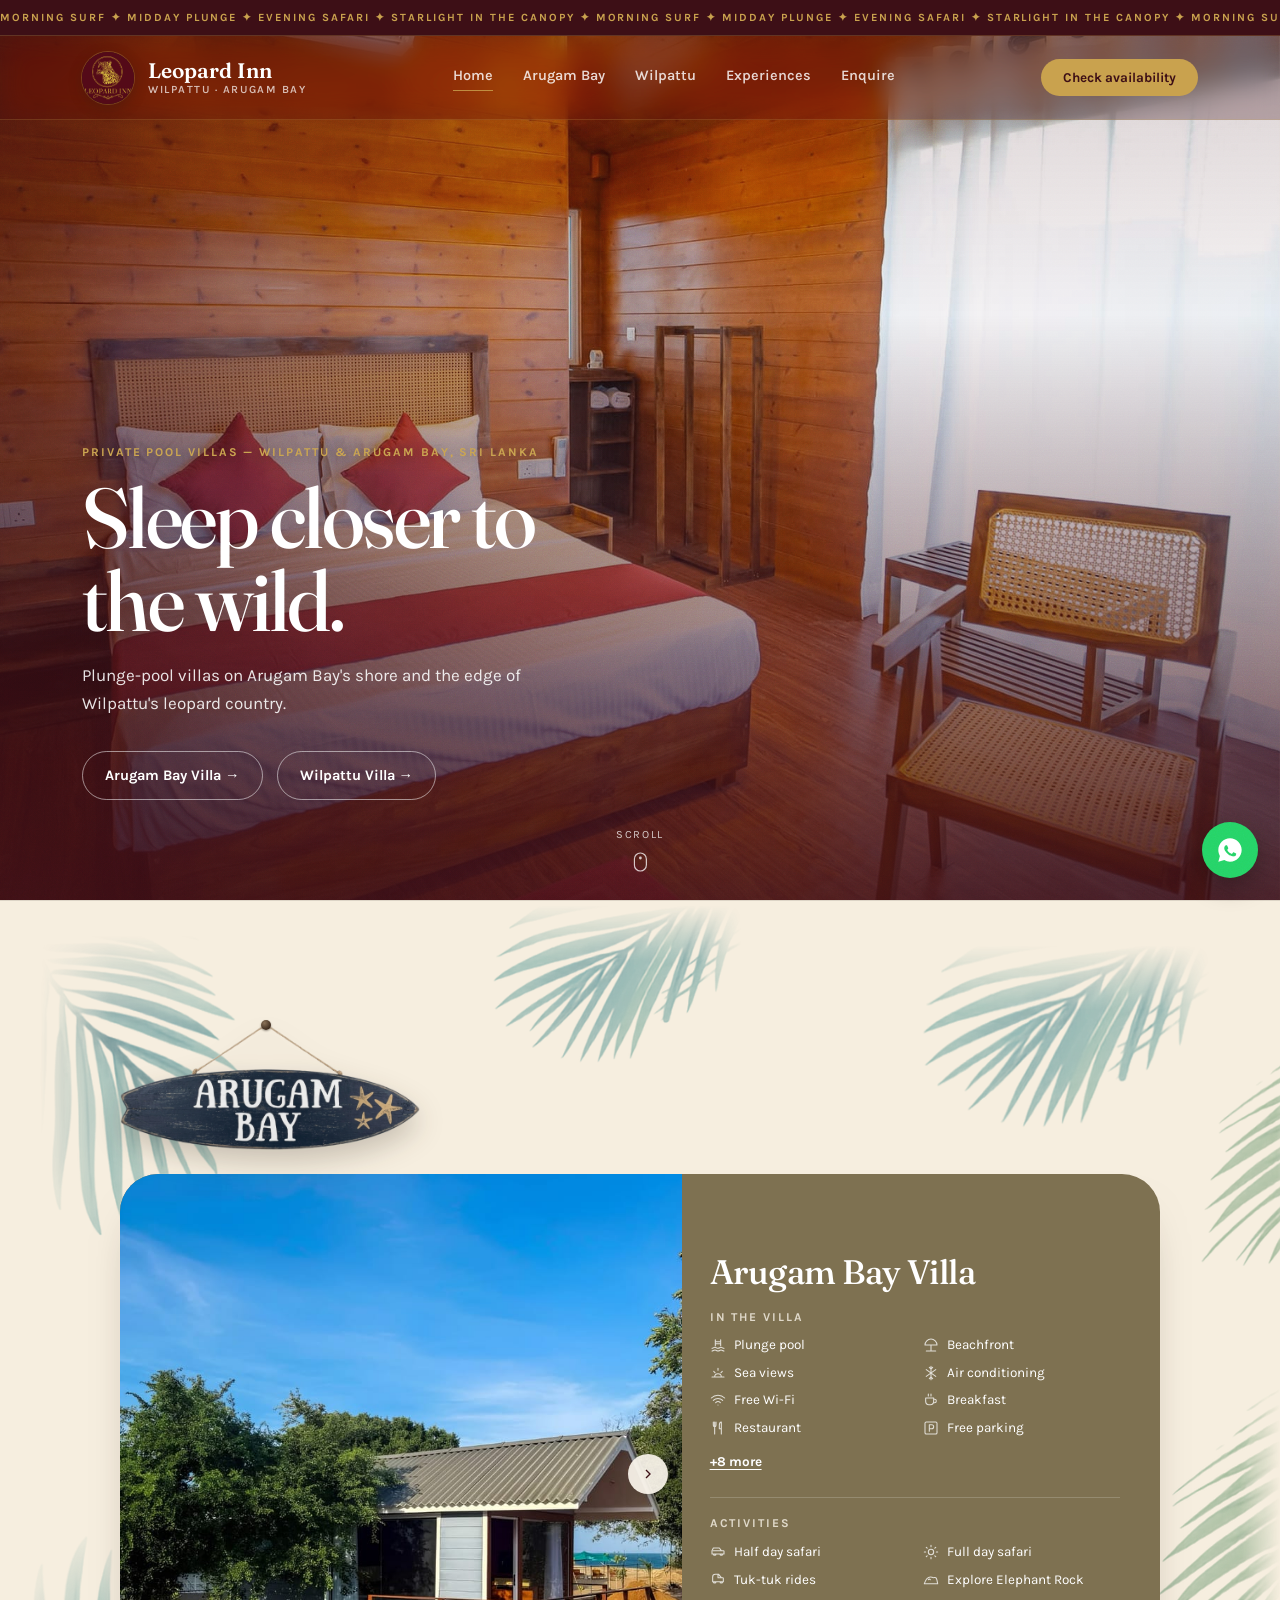
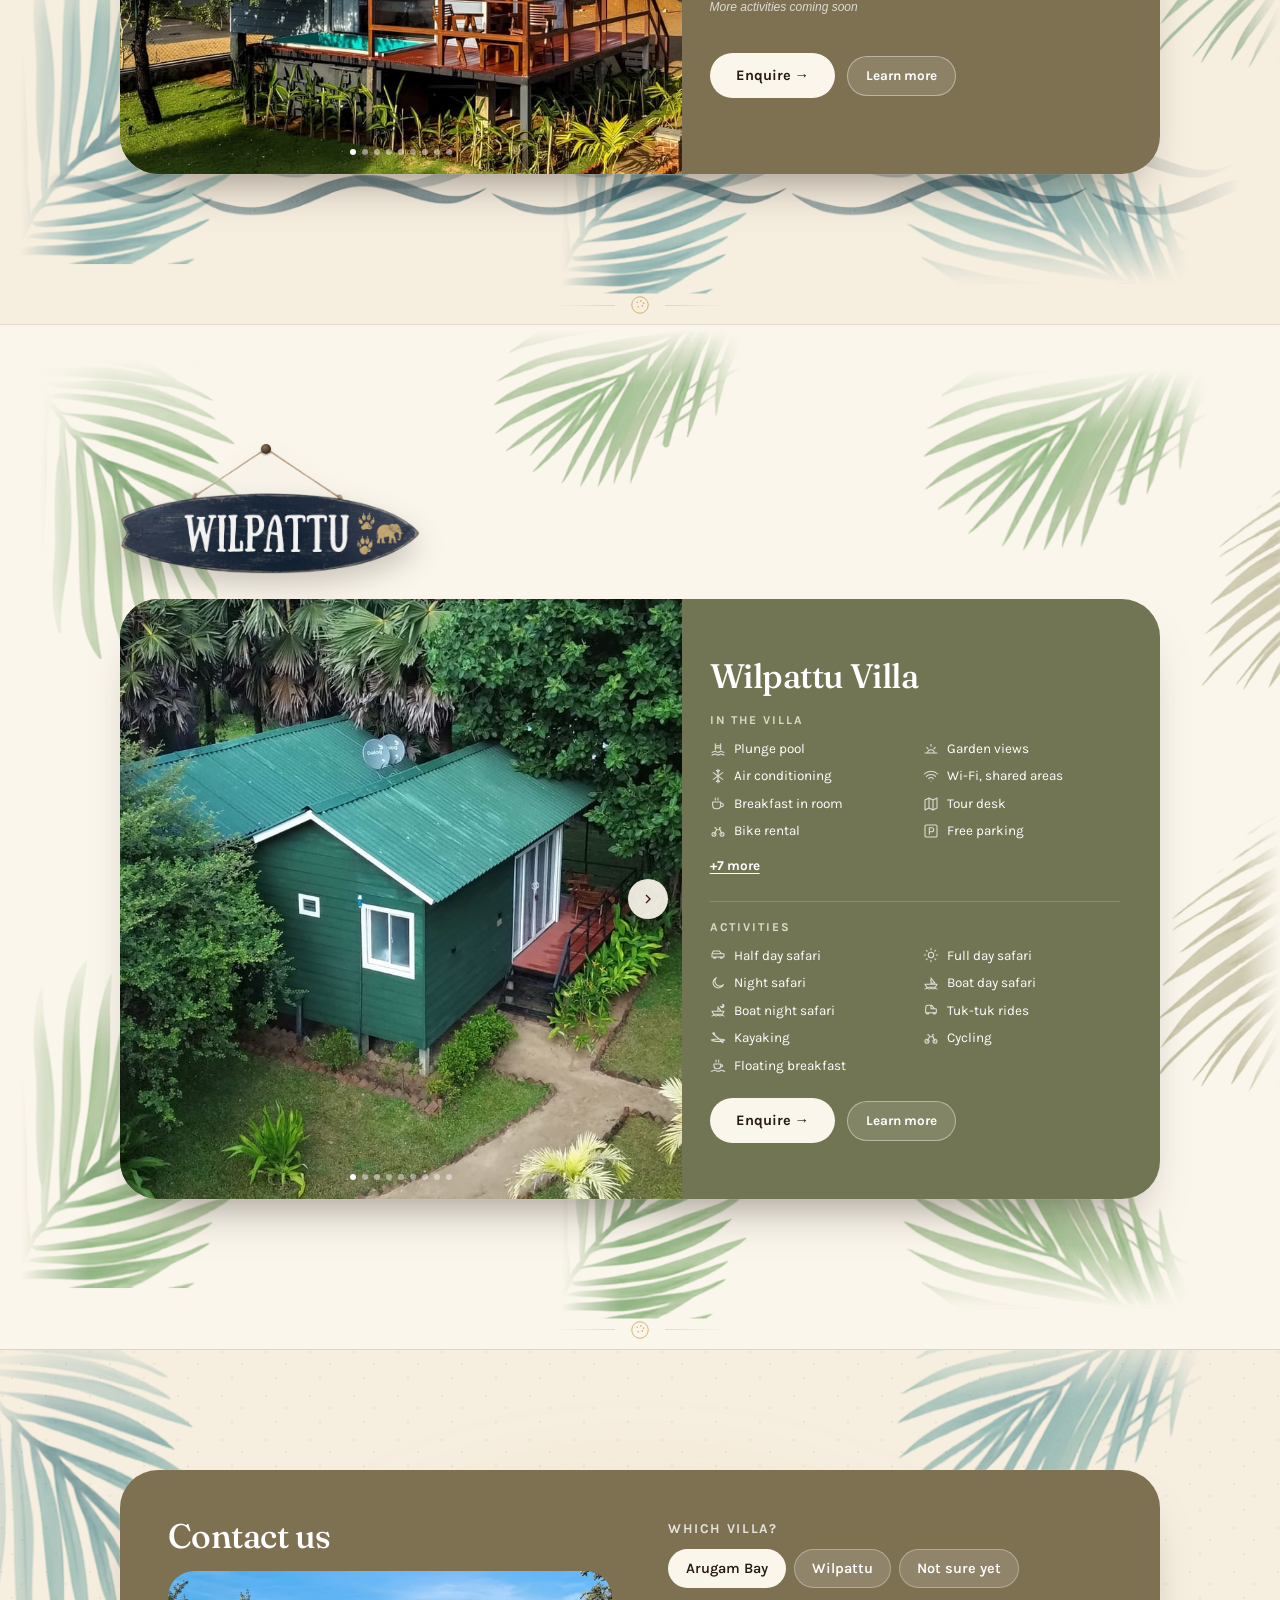
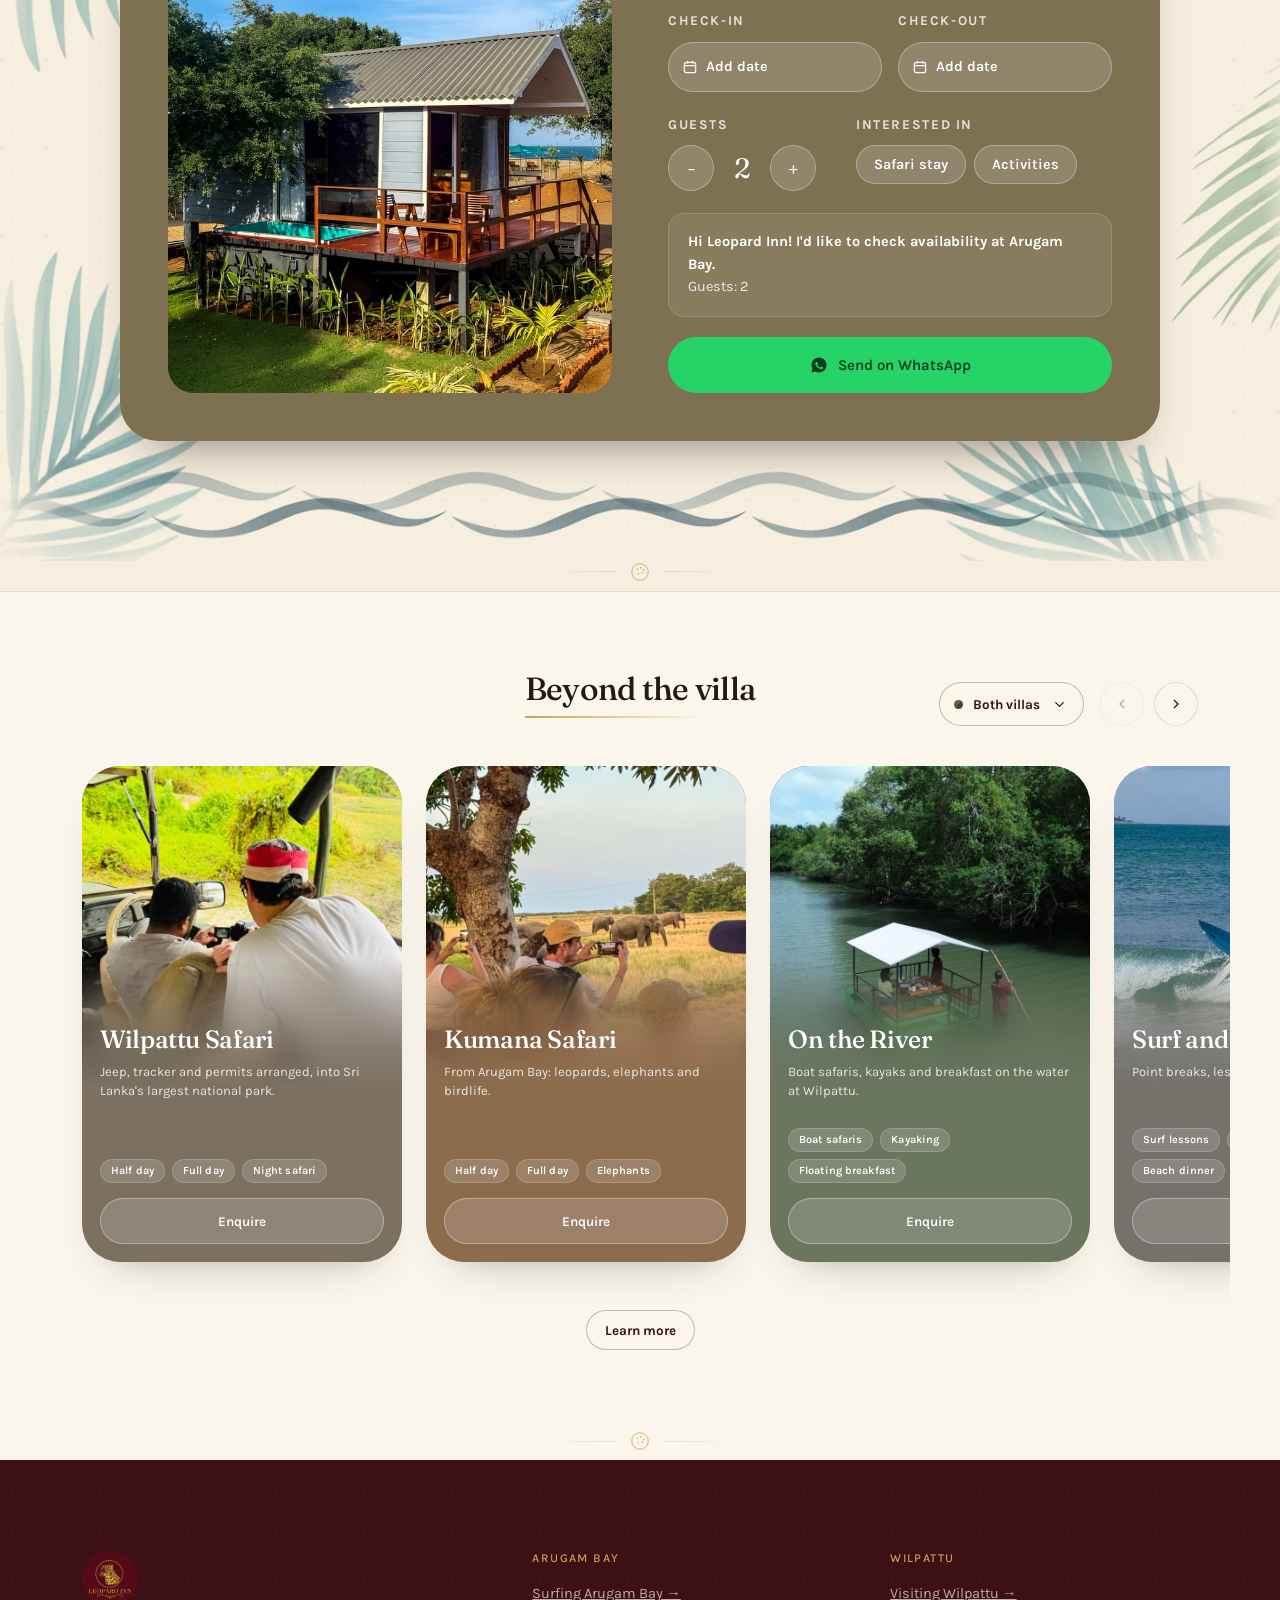
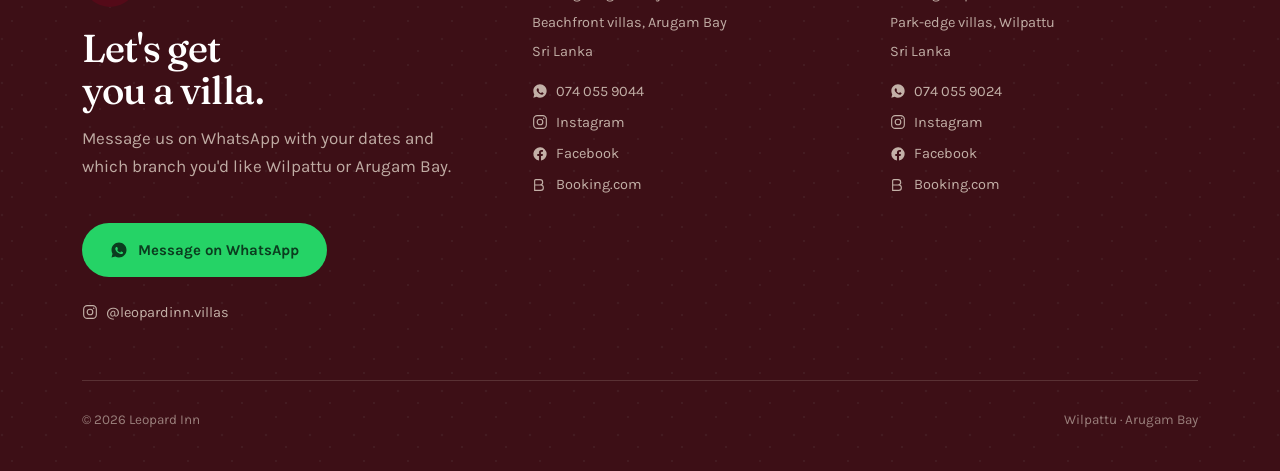
==== commit 8c9f100d: "Villa sections as sliding cards; experience carousel; Contact us card - Each homepage villa section " ====
--- a/index.html
+++ b/index.html
@@ -115,7 +115,7 @@
 <link rel="preconnect" href="https://fonts.googleapis.com">
 <link rel="preconnect" href="https://fonts.gstatic.com" crossorigin>
 <link href="https://fonts.googleapis.com/css2?family=Fraunces:ital,opsz,wght@0,9..144,400;0,9..144,500;0,9..144,600;1,9..144,500&family=Karla:wght@400;500;600;700&display=swap" rel="stylesheet">
-<link rel="stylesheet" href="styles.css?v=20261008h">
+<link rel="stylesheet" href="styles.css?v=20261008x">
 
 <!-- Google tag (gtag.js) -->
 <script async src="https://www.googletagmanager.com/gtag/js?id=AW-18443921879"></script>
@@ -195,56 +195,163 @@
   </div>
 </header>
 
-<section class="trips" aria-label="Our villas">
-  <div class="wrap trips-row">
-    <article class="trip reveal" aria-roledescription="carousel" aria-label="Arugam Bay villas">
-      <div class="trip-card" style="--tint: rgb(112, 88, 60)">
-        <div class="trip-photo">
-          <div class="trip-slides" tabindex="0" aria-label="Photos of the Arugam Bay villas — swipe, or use the dots">
-            <img class="trip-img" src="images/cards/arugam-bay-1-720w.jpg" srcset="images/cards/arugam-bay-1-720w.jpg 720w, images/cards/arugam-bay-1-900w.jpg 900w" sizes="(max-width: 520px) 86vw, 320px" width="720" height="720" loading="lazy" decoding="async" data-tint="112, 88, 60" alt="A raised timber villa at Arugam Bay with its private plunge pool and deck, the ocean beyond">
-            <img class="trip-img" src="images/cards/arugam-bay-2-720w.jpg" srcset="images/cards/arugam-bay-2-720w.jpg 720w, images/cards/arugam-bay-2-1080w.jpg 1080w" sizes="(max-width: 520px) 86vw, 320px" width="720" height="720" loading="lazy" decoding="async" data-tint="112, 88, 60" alt="A timber villa bedroom at Arugam Bay with a cane chair by the glass door">
-            <img class="trip-img" src="images/cards/arugam-bay-3-720w.jpg" srcset="images/cards/arugam-bay-3-720w.jpg 720w, images/cards/arugam-bay-3-900w.jpg 900w" sizes="(max-width: 520px) 86vw, 320px" width="720" height="720" loading="lazy" decoding="async" data-tint="112, 88, 60" alt="The plunge pool and deck chairs outside an Arugam Bay villa">
-          </div>
-          <div class="trip-blur" aria-hidden="true"></div>
-          <div class="trip-tint" aria-hidden="true"></div>
-        </div>
-        <div class="trip-body">
-          <div class="trip-dots" role="group" aria-label="Choose a photo">
-            <button type="button" class="on" aria-current="true" aria-label="Photo 1 of 3"></button>
-            <button type="button" aria-label="Photo 2 of 3"></button>
-            <button type="button" aria-label="Photo 3 of 3"></button>
-          </div>
-          <h3 class="trip-title">Arugam Bay</h3>
-          <p class="trip-desc">Timber villas steps from the sand, built for surf mornings.</p>
-          <ul class="trip-tags"><li class="trip-tag">Half day safari</li><li class="trip-tag">Full day safari</li><li class="trip-tag">Tuk-tuk rides</li><li class="trip-tag">Elephant Rock</li></ul>
-          <button type="button" class="trip-reserve" data-enquire-branch="Arugam Bay" aria-label="Reserve at Arugam Bay">Reserve</button>
-        </div>
-      </div>
-    </article>
-    <article class="trip reveal reveal-delay-1" aria-roledescription="carousel" aria-label="Wilpattu villas">
-      <div class="trip-card" style="--tint: rgb(66, 72, 48)">
-        <div class="trip-photo">
-          <div class="trip-slides" tabindex="0" aria-label="Photos of the Wilpattu villas — swipe, or use the dots">
-            <img class="trip-img" src="images/cards/wilpattu-1-720w.jpg" srcset="images/cards/wilpattu-1-720w.jpg 720w, images/cards/wilpattu-1-1080w.jpg 1080w" sizes="(max-width: 520px) 86vw, 320px" width="720" height="720" loading="lazy" decoding="async" data-tint="66, 72, 48" alt="A green timber cabin among palms and trees at Leopard Inn Wilpattu, seen from above">
-            <img class="trip-img" src="images/cards/wilpattu-2-720w.jpg" srcset="images/cards/wilpattu-2-720w.jpg 720w, images/cards/wilpattu-2-1080w.jpg 1080w" sizes="(max-width: 520px) 86vw, 320px" width="720" height="720" loading="lazy" decoding="async" data-tint="58, 35, 17" alt="The open dining deck above the river at Leopard Inn Wilpattu">
-            <img class="trip-img" src="images/cards/wilpattu-3-720w.jpg" srcset="images/cards/wilpattu-3-720w.jpg 720w, images/cards/wilpattu-3-1080w.jpg 1080w" sizes="(max-width: 520px) 86vw, 320px" width="720" height="720" loading="lazy" decoding="async" data-tint="25, 22, 21" alt="A Wilpattu villa bedroom with its private plunge pool beyond the glass">
-          </div>
-          <div class="trip-blur" aria-hidden="true"></div>
-          <div class="trip-tint" aria-hidden="true"></div>
-        </div>
-        <div class="trip-body">
-          <div class="trip-dots" role="group" aria-label="Choose a photo">
-            <button type="button" class="on" aria-current="true" aria-label="Photo 1 of 3"></button>
-            <button type="button" aria-label="Photo 2 of 3"></button>
-            <button type="button" aria-label="Photo 3 of 3"></button>
-          </div>
-          <h3 class="trip-title">Wilpattu</h3>
-          <p class="trip-desc">Villas right next to Wilpattu, Sri Lanka's largest national park.</p>
-          <ul class="trip-tags"><li class="trip-tag">Half day safari</li><li class="trip-tag">Full day safari</li><li class="trip-tag">Night safari</li><li class="trip-tag">Boat safaris</li><li class="trip-tag">Tuk-tuk rides</li><li class="trip-tag">Kayaking</li><li class="trip-tag">Cycling</li><li class="trip-tag">Floating breakfast</li></ul>
-          <button type="button" class="trip-reserve" data-enquire-branch="Wilpattu" aria-label="Reserve at Wilpattu">Reserve</button>
-        </div>
-      </div>
-    </article>
+<section class="branch branch-alt has-sign has-vcard" id="arugambay">
+  <div class="wrap">
+    <div class="vsec reveal">
+      <div class="leaf-zone vsec-leaves" aria-hidden="true">
+        <div class="leaf leaf-a"><div class="frond-sway"><img src="images/theme/ab-frond-1.png" width="227" height="338" alt="" loading="lazy" decoding="async"></div></div>
+        <div class="leaf leaf-b"><div class="frond-sway"><img src="images/theme/ab-frond-3.png" width="308" height="196" alt="" loading="lazy" decoding="async"></div></div>
+        <div class="leaf leaf-c"><div class="frond-sway"><img src="images/theme/ab-frond-2.png" width="130" height="320" alt="" loading="lazy" decoding="async"></div></div>
+        <div class="leaf leaf-d"><div class="frond-sway"><img src="images/theme/ab-frond-3.png" width="308" height="196" alt="" loading="lazy" decoding="async"></div></div>
+        <div class="leaf leaf-e"><div class="frond-sway"><img src="images/theme/ab-frond-2.png" width="130" height="320" alt="" loading="lazy" decoding="async"></div></div>
+        <div class="leaf leaf-f"><div class="frond-sway"><img src="images/theme/ab-frond-1.png" width="227" height="338" alt="" loading="lazy" decoding="async"></div></div>
+        <div class="leaf leaf-g"><div class="frond-sway"><img src="images/theme/ab-frond-3.png" width="308" height="196" alt="" loading="lazy" decoding="async"></div></div>
+        <div class="leaf leaf-h"><div class="frond-sway"><img src="images/theme/ab-frond-2.png" width="130" height="320" alt="" loading="lazy" decoding="async"></div></div>
+        <div class="leaf leaf-i"><div class="frond-sway"><img src="images/theme/ab-frond-1.png" width="227" height="338" alt="" loading="lazy" decoding="async"></div></div>
+      </div>
+      <div class="sea vsec-sea" aria-hidden="true"><div class="sea-bob sea-back"><div class="sea-band"></div></div><div class="sea-bob sea-front"><div class="sea-band"></div></div></div>
+      <div class="villa-sign"><img src="images/theme/sign-arugam-bay.png" width="704" height="294" alt="Arugam Bay" decoding="async"></div>
+      <article class="vcard" style="--tint: rgb(126, 113, 81)" aria-label="Arugam Bay Villa">
+        <div class="vcard-photos">
+          <div class="vcard-slides" tabindex="0" aria-label="Photos of the Arugam Bay villa — swipe, or use the arrows and dots">
+            <img class="vcard-img" data-lb data-full="images/arugambay/abay-villa-deck-hero.jpg" data-tint="126, 113, 81" src="images/slides/abay-villa-deck-hero-800.jpg" srcset="images/slides/abay-villa-deck-hero-800.jpg 800w, images/slides/abay-villa-deck-hero-1080.jpg 1080w" sizes="(max-width: 900px) 92vw, 560px" width="1080" height="1350" loading="lazy" decoding="async" alt="A raised timber villa at Arugam Bay with its private plunge pool and deck, the ocean beyond">
+            <img class="vcard-img" data-lb data-full="images/arugambay/abay-villa-bedroom.jpg" data-tint="144, 105, 93" src="images/slides/abay-villa-bedroom-800.jpg" srcset="images/slides/abay-villa-bedroom-800.jpg 800w, images/slides/abay-villa-bedroom-1080.jpg 1080w" sizes="(max-width: 900px) 92vw, 560px" width="1080" height="1080" loading="lazy" decoding="async" alt="A timber-panelled villa bedroom at Arugam Bay with a cane headboard and light curtains">
+            <img class="vcard-img" data-lb data-full="images/bedroom7.jpg" data-tint="138, 108, 90" src="images/slides/bedroom7-800.jpg" srcset="images/slides/bedroom7-800.jpg 800w, images/slides/bedroom7-1200.jpg 1200w" sizes="(max-width: 900px) 92vw, 560px" width="1920" height="1280" loading="lazy" decoding="async" alt="A timber villa bedroom at Arugam Bay with a cane chair by the curtained glass door">
+            <img class="vcard-img" data-lb data-full="images/bedroom4.jpg" data-tint="145, 106, 72" src="images/slides/bedroom4-800.jpg" srcset="images/slides/bedroom4-800.jpg 800w, images/slides/bedroom4-1200.jpg 1200w" sizes="(max-width: 900px) 92vw, 560px" width="1920" height="1280" loading="lazy" decoding="async" alt="A tea corner with a kettle and fresh towels in the villa">
+            <img class="vcard-img" data-lb data-full="images/arugambay/abay-pool-under-tree.jpg" data-tint="114, 116, 91" src="images/slides/abay-pool-under-tree-800.jpg" srcset="images/slides/abay-pool-under-tree-800.jpg 800w, images/slides/abay-pool-under-tree-1200.jpg 1200w" sizes="(max-width: 900px) 92vw, 560px" width="1920" height="1280" loading="lazy" decoding="async" alt="The private plunge pool on the deck, shaded by a tree">
+            <img class="vcard-img" data-lb data-full="images/washroom1.jpg" data-tint="135, 110, 74" src="images/slides/washroom1-800.jpg" srcset="images/slides/washroom1-800.jpg 800w, images/slides/washroom1-1200.jpg 1200w" sizes="(max-width: 900px) 92vw, 560px" width="1920" height="1280" loading="lazy" decoding="async" alt="The marble en-suite bathroom with a glass shower">
+            <img class="vcard-img" data-lb data-full="images/arugambay/abay-sunset-rock.jpg" data-tint="130, 112, 79" src="images/slides/abay-sunset-rock-720.jpg" srcset="images/slides/abay-sunset-rock-720.jpg 720w" sizes="(max-width: 900px) 92vw, 560px" width="720" height="918" loading="lazy" decoding="async" alt="People watching the sunset from the top of a rock">
+            <img class="vcard-img" data-lb data-full="images/arugambay/abay-beach-dunes.jpg" data-tint="122, 114, 82" src="images/slides/abay-beach-dunes-800.jpg" srcset="images/slides/abay-beach-dunes-800.jpg 800w, images/slides/abay-beach-dunes-1200.jpg 1200w" sizes="(max-width: 900px) 92vw, 560px" width="1284" height="718" loading="lazy" decoding="async" alt="A quiet curve of beach and dunes at golden hour">
+            <img class="vcard-img" data-lb data-full="images/arugambay/abay-dunes-sunset.jpg" data-tint="135, 110, 73" src="images/slides/abay-dunes-sunset-800.jpg" srcset="images/slides/abay-dunes-sunset-800.jpg 800w, images/slides/abay-dunes-sunset-1200.jpg 1200w" sizes="(max-width: 900px) 92vw, 560px" width="1284" height="718" loading="lazy" decoding="async" alt="The sun setting over the sand dunes">
+          </div>
+          <div class="vcard-fade" aria-hidden="true"></div>
+          <button type="button" class="vcard-arrow prev" aria-label="Previous photo"><svg viewBox="0 0 24 24" fill="none" stroke="currentColor" stroke-width="2" aria-hidden="true"><path d="M15 18l-6-6 6-6"/></svg></button>
+          <button type="button" class="vcard-arrow next" aria-label="Next photo"><svg viewBox="0 0 24 24" fill="none" stroke="currentColor" stroke-width="2" aria-hidden="true"><path d="M9 18l6-6-6-6"/></svg></button>
+          <div class="vcard-dots" role="group" aria-label="Choose a photo"><button type="button" class="on" aria-current="true" aria-label="Photo 1 of 9"></button><button type="button" aria-label="Photo 2 of 9"></button><button type="button" aria-label="Photo 3 of 9"></button><button type="button" aria-label="Photo 4 of 9"></button><button type="button" aria-label="Photo 5 of 9"></button><button type="button" aria-label="Photo 6 of 9"></button><button type="button" aria-label="Photo 7 of 9"></button><button type="button" aria-label="Photo 8 of 9"></button><button type="button" aria-label="Photo 9 of 9"></button></div>
+        </div>
+        <div class="vcard-body">
+          <h3 class="vcard-title">Arugam Bay Villa</h3>
+          <h4 class="am-heading am-heading-main">In the villa</h4>
+          <ul class="amenity-list has-icons am-compact" id="arugambay-features">
+          <li><svg class="am-icon" viewBox="0 0 24 24" fill="none" stroke="currentColor" stroke-width="1.6" stroke-linecap="round" stroke-linejoin="round" aria-hidden="true"><path d="M8 13V4M16 13V4M8 7h8M8 10h8M3 17c2 0 2-1.5 4.5-1.5S9.5 17 12 17s2.5-1.5 4.5-1.5S19 17 21 17M3 21c2 0 2-1.5 4.5-1.5S9.5 21 12 21s2.5-1.5 4.5-1.5S19 21 21 21"/></svg><span>Plunge pool</span></li>
+          <li><svg class="am-icon" viewBox="0 0 24 24" fill="none" stroke="currentColor" stroke-width="1.6" stroke-linecap="round" stroke-linejoin="round" aria-hidden="true"><path d="M3 12a9 9 0 0 1 18 0zM12 12v8M5 21h14"/></svg><span>Beachfront</span></li>
+          <li><svg class="am-icon" viewBox="0 0 24 24" fill="none" stroke="currentColor" stroke-width="1.6" stroke-linecap="round" stroke-linejoin="round" aria-hidden="true"><path d="M3 18h18M7 18a5 5 0 0 1 10 0M12 5v3M5.6 9.6l2.1 2.1M18.4 9.6l-2.1 2.1"/></svg><span>Sea views</span></li>
+          <li><svg class="am-icon" viewBox="0 0 24 24" fill="none" stroke="currentColor" stroke-width="1.6" stroke-linecap="round" stroke-linejoin="round" aria-hidden="true"><path d="M12 2v20M4.9 7l14.2 10M4.9 17l14.2-10M9.5 3.5L12 6l2.5-2.5M9.5 20.5L12 18l2.5 2.5"/></svg><span>Air conditioning</span></li>
+          <li><svg class="am-icon" viewBox="0 0 24 24" fill="none" stroke="currentColor" stroke-width="1.6" stroke-linecap="round" stroke-linejoin="round" aria-hidden="true"><path d="M2 9a14 14 0 0 1 20 0M5 12.5a10 10 0 0 1 14 0M8.5 16a5 5 0 0 1 7 0M12 19.5h.01"/></svg><span>Free Wi-Fi</span></li>
+          <li><svg class="am-icon" viewBox="0 0 24 24" fill="none" stroke="currentColor" stroke-width="1.6" stroke-linecap="round" stroke-linejoin="round" aria-hidden="true"><path d="M4 9h12v5a5 5 0 0 1-5 5H9a5 5 0 0 1-5-5zM16 11h1.5a2.5 2.5 0 0 1 0 5H16M8 3v3M12 3v3"/></svg><span>Breakfast</span></li>
+          <li><svg class="am-icon" viewBox="0 0 24 24" fill="none" stroke="currentColor" stroke-width="1.6" stroke-linecap="round" stroke-linejoin="round" aria-hidden="true"><path d="M5 3v5a2 2 0 0 0 4 0V3M7 3v18M17 3c-2 0-3 2-3 5v5h3M17 3v18"/></svg><span>Restaurant</span></li>
+          <li><svg class="am-icon" viewBox="0 0 24 24" fill="none" stroke="currentColor" stroke-width="1.6" stroke-linecap="round" stroke-linejoin="round" aria-hidden="true"><path d="M5 3h14a2 2 0 0 1 2 2v14a2 2 0 0 1-2 2H5a2 2 0 0 1-2-2V5a2 2 0 0 1 2-2zM9.5 17V7h3.5a3 3 0 0 1 0 6H9.5"/></svg><span>Free parking</span></li>
+          <li><svg class="am-icon" viewBox="0 0 24 24" fill="none" stroke="currentColor" stroke-width="1.6" stroke-linecap="round" stroke-linejoin="round" aria-hidden="true"><path d="M7 11V5h10v6M3 11h18M5 11v9M9 11v9M15 11v9M19 11v9M3 20h18"/></svg><span>Balcony & terrace</span></li>
+          <li><svg class="am-icon" viewBox="0 0 24 24" fill="none" stroke="currentColor" stroke-width="1.6" stroke-linecap="round" stroke-linejoin="round" aria-hidden="true"><path d="M4 6h16a1 1 0 0 1 1 1v9a1 1 0 0 1-1 1H4a1 1 0 0 1-1-1V7a1 1 0 0 1 1-1zM8 21h8M12 17v4"/></svg><span>Satellite TV</span></li>
+          <li><svg class="am-icon" viewBox="0 0 24 24" fill="none" stroke="currentColor" stroke-width="1.6" stroke-linecap="round" stroke-linejoin="round" aria-hidden="true"><path d="M5 21V7a3 3 0 0 1 6 0v1M8 8h6M9 12v1M11.5 12v1M14 12v1M10 15.5v1M12.5 15.5v1"/></svg><span>En-suite bathroom</span></li>
+          <li><svg class="am-icon" viewBox="0 0 24 24" fill="none" stroke="currentColor" stroke-width="1.6" stroke-linecap="round" stroke-linejoin="round" aria-hidden="true"><path d="M4 17h16M6 17a6 6 0 0 1 12 0M12 8V6M10 6h4M3 20h18"/></svg><span>Room service</span></li>
+          <li><svg class="am-icon" viewBox="0 0 24 24" fill="none" stroke="currentColor" stroke-width="1.6" stroke-linecap="round" stroke-linejoin="round" aria-hidden="true"><path d="M12 3l1.8 4.2L18 9l-4.2 1.8L12 15l-1.8-4.2L6 9l4.2-1.8zM19 15l.8 1.7 1.7.8-1.7.8L19 20l-.8-1.7-1.7-.8 1.7-.8z"/></svg><span>Daily housekeeping</span></li>
+          <li><svg class="am-icon" viewBox="0 0 24 24" fill="none" stroke="currentColor" stroke-width="1.6" stroke-linecap="round" stroke-linejoin="round" aria-hidden="true"><path d="M12 3a9 9 0 1 0 0 18a9 9 0 1 0 0-18zM12 7v5l3 2"/></svg><span>24h front desk</span></li>
+          <li><svg class="am-icon" viewBox="0 0 24 24" fill="none" stroke="currentColor" stroke-width="1.6" stroke-linecap="round" stroke-linejoin="round" aria-hidden="true"><path d="M20 14.5A8 8 0 1 1 9.5 4a6.5 6.5 0 0 0 10.5 10.5z"/></svg><span>Soundproofed</span></li>
+          <li><svg class="am-icon" viewBox="0 0 24 24" fill="none" stroke="currentColor" stroke-width="1.6" stroke-linecap="round" stroke-linejoin="round" aria-hidden="true"><path d="M5 19c0-8 5-14 15-14 0 10-6 15-14 15M5 19l7-7"/></svg><span>Garden dining</span></li>
+          </ul>
+          <button type="button" class="am-more" aria-controls="arugambay-features" aria-expanded="false" hidden>+8 more</button>
+          <div class="villa-activities">
+          <h4 class="am-heading">Activities</h4>
+          <ul class="amenity-list has-icons am-compact">
+          <li><svg class="am-icon" viewBox="0 0 24 24" fill="none" stroke="currentColor" stroke-width="1.6" stroke-linecap="round" stroke-linejoin="round" aria-hidden="true"><path d="M3 15V10l2-4h9l3 4h3a1 1 0 0 1 1 1v4M3 15h18M5 15a2 2 0 1 0 4 0M15 15a2 2 0 1 0 4 0M5 10h12"/></svg><span>Half day safari</span></li>
+          <li><svg class="am-icon" viewBox="0 0 24 24" fill="none" stroke="currentColor" stroke-width="1.6" stroke-linecap="round" stroke-linejoin="round" aria-hidden="true"><path d="M12 8a4 4 0 1 0 0 8a4 4 0 1 0 0-8zM12 2v2M12 20v2M4.9 4.9l1.4 1.4M17.7 17.7l1.4 1.4M2 12h2M20 12h2M4.9 19.1l1.4-1.4M17.7 6.3l1.4-1.4"/></svg><span>Full day safari</span></li>
+          <li><svg class="am-icon" viewBox="0 0 24 24" fill="none" stroke="currentColor" stroke-width="1.6" stroke-linecap="round" stroke-linejoin="round" aria-hidden="true"><path d="M4 16V9a4 4 0 0 1 4-4h5l4 5h2a1 1 0 0 1 1 1v5M4 16h16M5 16a2 2 0 1 0 4 0M15 16a2 2 0 1 0 4 0M12 5v5h5"/></svg><span>Tuk-tuk rides</span></li>
+          <li><svg class="am-icon" viewBox="0 0 24 24" fill="none" stroke="currentColor" stroke-width="1.6" stroke-linecap="round" stroke-linejoin="round" aria-hidden="true"><path d="M2 19c2-6 5-10 9-10 2 0 3 1 4.5 1S19 9 20 11c1 2 1.5 5 2 8zM2 19h20M8 13c1-1 2-1 3 0"/></svg><span>Explore Elephant Rock</span></li>
+          </ul>
+          <p class="am-soon">More activities coming soon</p>
+          </div>
+          <div class="branch-actions">
+          <button class="branch-cta" data-enquire-branch="Arugam Bay" aria-label="Enquire about Arugam Bay">Enquire →</button>
+          <a class="villa-learn" href="arugam-bay.html" aria-label="Learn more about the Arugam Bay villa">Learn more</a>
+          </div>
+        </div>
+      </article>
+    </div>
+  </div>
+</section>
+
+<div class="divider on-sand" aria-hidden="true">
+  <span class="rule"></span>
+  <svg viewBox="0 0 24 24" fill="none"><circle cx="12" cy="12" r="9" stroke="currentColor" stroke-width="1"/><circle cx="9" cy="9" r="0.9" fill="currentColor"/><circle cx="13" cy="7.5" r="0.9" fill="currentColor"/><circle cx="16" cy="10" r="0.9" fill="currentColor"/><circle cx="10" cy="14" r="0.9" fill="currentColor"/><circle cx="14.5" cy="13" r="0.9" fill="currentColor"/></svg>
+  <span class="rule right"></span>
+</div>
+
+<section class="branch has-sign has-vcard" id="wilpattu">
+  <div class="wrap">
+    <div class="vsec reveal">
+      <div class="leaf-zone vsec-leaves" aria-hidden="true">
+        <div class="leaf leaf-a"><div class="frond-sway"><img src="images/theme/wp-frond-1.png" width="227" height="338" alt="" loading="lazy" decoding="async"></div></div>
+        <div class="leaf leaf-b"><div class="frond-sway"><img src="images/theme/wp-frond-3.png" width="308" height="196" alt="" loading="lazy" decoding="async"></div></div>
+        <div class="leaf leaf-c"><div class="frond-sway"><img src="images/theme/wp-frond-2.png" width="130" height="320" alt="" loading="lazy" decoding="async"></div></div>
+        <div class="leaf leaf-d"><div class="frond-sway"><img src="images/theme/wp-frond-3.png" width="308" height="196" alt="" loading="lazy" decoding="async"></div></div>
+        <div class="leaf leaf-e"><div class="frond-sway"><img src="images/theme/wp-frond-2.png" width="130" height="320" alt="" loading="lazy" decoding="async"></div></div>
+        <div class="leaf leaf-f"><div class="frond-sway"><img src="images/theme/wp-frond-1.png" width="227" height="338" alt="" loading="lazy" decoding="async"></div></div>
+        <div class="leaf leaf-g"><div class="frond-sway"><img src="images/theme/wp-frond-3.png" width="308" height="196" alt="" loading="lazy" decoding="async"></div></div>
+        <div class="leaf leaf-h"><div class="frond-sway"><img src="images/theme/wp-frond-2.png" width="130" height="320" alt="" loading="lazy" decoding="async"></div></div>
+        <div class="leaf leaf-i"><div class="frond-sway"><img src="images/theme/wp-frond-1.png" width="227" height="338" alt="" loading="lazy" decoding="async"></div></div>
+      </div>
+      <div class="villa-sign"><img src="images/theme/sign-wilpattu.png" width="704" height="294" alt="Wilpattu" decoding="async"></div>
+      <article class="vcard" style="--tint: rgb(114, 117, 83)" aria-label="Wilpattu Villa">
+        <div class="vcard-photos">
+          <div class="vcard-slides" tabindex="0" aria-label="Photos of the Wilpattu villa — swipe, or use the arrows and dots">
+            <img class="vcard-img" data-lb data-full="images/wilpattu/wilpattu-cabin-aerial-hero.jpg" data-tint="114, 117, 83" src="images/slides/wilpattu-cabin-aerial-hero-800.jpg" srcset="images/slides/wilpattu-cabin-aerial-hero-800.jpg 800w, images/slides/wilpattu-cabin-aerial-hero-1080.jpg 1080w" sizes="(max-width: 900px) 92vw, 560px" width="1080" height="1350" loading="lazy" decoding="async" alt="The green timber cabin at Leopard Inn Wilpattu among palms and trees, seen from above">
+            <img class="vcard-img" data-lb data-full="images/wilpattu/wilpattu-pool-villa-bedroom.jpg" data-tint="119, 113, 111" src="images/slides/wilpattu-pool-villa-bedroom-800.jpg" srcset="images/slides/wilpattu-pool-villa-bedroom-800.jpg 800w, images/slides/wilpattu-pool-villa-bedroom-1080.jpg 1080w" sizes="(max-width: 900px) 92vw, 560px" width="1080" height="1080" loading="lazy" decoding="async" alt="A Wilpattu villa bedroom with the private plunge pool beyond the glass">
+            <img class="vcard-img" data-lb data-full="images/wilpattu/villa-front.jpg" data-tint="115, 117, 83" src="images/slides/villa-front-800.jpg" srcset="images/slides/villa-front-800.jpg 800w, images/slides/villa-front-1200.jpg 1200w" sizes="(max-width: 900px) 92vw, 560px" width="2000" height="1125" loading="lazy" decoding="async" alt="The green timber cabin at Leopard Inn Wilpattu, with the river behind it">
+            <img class="vcard-img" data-lb data-full="images/wilpattu/wilpattu-villa-garden.jpg" data-tint="120, 116, 69" src="images/slides/wilpattu-villa-garden-800.jpg" srcset="images/slides/wilpattu-villa-garden-800.jpg 800w, images/slides/wilpattu-villa-garden-1200.jpg 1200w" sizes="(max-width: 900px) 92vw, 560px" width="1920" height="1280" loading="lazy" decoding="async" alt="The green cabin's deck and glass doors, set in the garden">
+            <img class="vcard-img" data-lb data-full="images/wilpattu/wilpattu-pool-villa-river-view.jpg" data-tint="119, 113, 107" src="images/slides/wilpattu-pool-villa-river-view-800.jpg" srcset="images/slides/wilpattu-pool-villa-river-view-800.jpg 800w, images/slides/wilpattu-pool-villa-river-view-1200.jpg 1200w" sizes="(max-width: 900px) 92vw, 560px" width="1920" height="1280" loading="lazy" decoding="async" alt="A Wilpattu villa bedroom with the plunge pool and the river through the glass">
+            <img class="vcard-img" data-lb data-full="images/wilpattu/IMG_2475.jpg" data-tint="134, 111, 64" src="images/slides/img-2475-576.jpg" srcset="images/slides/img-2475-576.jpg 576w" sizes="(max-width: 900px) 92vw, 560px" width="576" height="768" loading="lazy" decoding="async" alt="The A-frame wooden villa at Wilpattu, raised on stilts beside a palm">
+            <img class="vcard-img" data-lb data-full="images/wilpattu/wilpattu-aframe-window.jpg" data-tint="136, 109, 89" src="images/slides/wilpattu-aframe-window-800.jpg" srcset="images/slides/wilpattu-aframe-window-800.jpg 800w, images/slides/wilpattu-aframe-window-1200.jpg 1200w" sizes="(max-width: 900px) 92vw, 560px" width="2000" height="1333" loading="lazy" decoding="async" alt="Inside the A-frame villa: the bed beneath the tall triangular window">
+            <img class="vcard-img" data-lb data-full="images/wilpattu/wilpattu-aframe-lounge.jpg" data-tint="142, 107, 87" src="images/slides/wilpattu-aframe-lounge-800.jpg" srcset="images/slides/wilpattu-aframe-lounge-800.jpg 800w, images/slides/wilpattu-aframe-lounge-1200.jpg 1200w" sizes="(max-width: 900px) 92vw, 560px" width="2000" height="1333" loading="lazy" decoding="async" alt="Armchairs and the bed inside the A-frame villa">
+            <img class="vcard-img" data-lb data-full="images/wilpattu/wilpattu-aframe-shower.jpg" data-tint="136, 110, 79" src="images/slides/wilpattu-aframe-shower-800.jpg" srcset="images/slides/wilpattu-aframe-shower-800.jpg 800w, images/slides/wilpattu-aframe-shower-1200.jpg 1200w" sizes="(max-width: 900px) 92vw, 560px" width="1440" height="1920" loading="lazy" decoding="async" alt="The A-frame villa's shower, with marble and timber-slat walls">
+          </div>
+          <div class="vcard-fade" aria-hidden="true"></div>
+          <button type="button" class="vcard-arrow prev" aria-label="Previous photo"><svg viewBox="0 0 24 24" fill="none" stroke="currentColor" stroke-width="2" aria-hidden="true"><path d="M15 18l-6-6 6-6"/></svg></button>
+          <button type="button" class="vcard-arrow next" aria-label="Next photo"><svg viewBox="0 0 24 24" fill="none" stroke="currentColor" stroke-width="2" aria-hidden="true"><path d="M9 18l6-6-6-6"/></svg></button>
+          <div class="vcard-dots" role="group" aria-label="Choose a photo"><button type="button" class="on" aria-current="true" aria-label="Photo 1 of 9"></button><button type="button" aria-label="Photo 2 of 9"></button><button type="button" aria-label="Photo 3 of 9"></button><button type="button" aria-label="Photo 4 of 9"></button><button type="button" aria-label="Photo 5 of 9"></button><button type="button" aria-label="Photo 6 of 9"></button><button type="button" aria-label="Photo 7 of 9"></button><button type="button" aria-label="Photo 8 of 9"></button><button type="button" aria-label="Photo 9 of 9"></button></div>
+        </div>
+        <div class="vcard-body">
+          <h3 class="vcard-title">Wilpattu Villa</h3>
+          <h4 class="am-heading am-heading-main">In the villa</h4>
+          <ul class="amenity-list has-icons am-compact" id="wilpattu-features">
+          <li><svg class="am-icon" viewBox="0 0 24 24" fill="none" stroke="currentColor" stroke-width="1.6" stroke-linecap="round" stroke-linejoin="round" aria-hidden="true"><path d="M8 13V4M16 13V4M8 7h8M8 10h8M3 17c2 0 2-1.5 4.5-1.5S9.5 17 12 17s2.5-1.5 4.5-1.5S19 17 21 17M3 21c2 0 2-1.5 4.5-1.5S9.5 21 12 21s2.5-1.5 4.5-1.5S19 21 21 21"/></svg><span>Plunge pool</span></li>
+          <li><svg class="am-icon" viewBox="0 0 24 24" fill="none" stroke="currentColor" stroke-width="1.6" stroke-linecap="round" stroke-linejoin="round" aria-hidden="true"><path d="M3 18h18M7 18a5 5 0 0 1 10 0M12 5v3M5.6 9.6l2.1 2.1M18.4 9.6l-2.1 2.1"/></svg><span>Garden views</span></li>
+          <li><svg class="am-icon" viewBox="0 0 24 24" fill="none" stroke="currentColor" stroke-width="1.6" stroke-linecap="round" stroke-linejoin="round" aria-hidden="true"><path d="M12 2v20M4.9 7l14.2 10M4.9 17l14.2-10M9.5 3.5L12 6l2.5-2.5M9.5 20.5L12 18l2.5 2.5"/></svg><span>Air conditioning</span></li>
+          <li><svg class="am-icon" viewBox="0 0 24 24" fill="none" stroke="currentColor" stroke-width="1.6" stroke-linecap="round" stroke-linejoin="round" aria-hidden="true"><path d="M2 9a14 14 0 0 1 20 0M5 12.5a10 10 0 0 1 14 0M8.5 16a5 5 0 0 1 7 0M12 19.5h.01"/></svg><span>Wi-Fi, shared areas</span></li>
+          <li><svg class="am-icon" viewBox="0 0 24 24" fill="none" stroke="currentColor" stroke-width="1.6" stroke-linecap="round" stroke-linejoin="round" aria-hidden="true"><path d="M4 9h12v5a5 5 0 0 1-5 5H9a5 5 0 0 1-5-5zM16 11h1.5a2.5 2.5 0 0 1 0 5H16M8 3v3M12 3v3"/></svg><span>Breakfast in room</span></li>
+          <li><svg class="am-icon" viewBox="0 0 24 24" fill="none" stroke="currentColor" stroke-width="1.6" stroke-linecap="round" stroke-linejoin="round" aria-hidden="true"><path d="M3 6l6-3 6 3 6-3v15l-6 3-6-3-6 3zM9 3v15M15 6v15"/></svg><span>Tour desk</span></li>
+          <li><svg class="am-icon" viewBox="0 0 24 24" fill="none" stroke="currentColor" stroke-width="1.6" stroke-linecap="round" stroke-linejoin="round" aria-hidden="true"><path d="M3 17a3 3 0 1 0 6 0a3 3 0 1 0-6 0M15 17a3 3 0 1 0 6 0a3 3 0 1 0-6 0M6 17l4-7h5l3 7M10 10L8.5 7H7M15 10l-1-3h2"/></svg><span>Bike rental</span></li>
+          <li><svg class="am-icon" viewBox="0 0 24 24" fill="none" stroke="currentColor" stroke-width="1.6" stroke-linecap="round" stroke-linejoin="round" aria-hidden="true"><path d="M5 3h14a2 2 0 0 1 2 2v14a2 2 0 0 1-2 2H5a2 2 0 0 1-2-2V5a2 2 0 0 1 2-2zM9.5 17V7h3.5a3 3 0 0 1 0 6H9.5"/></svg><span>Free parking</span></li>
+          <li><svg class="am-icon" viewBox="0 0 24 24" fill="none" stroke="currentColor" stroke-width="1.6" stroke-linecap="round" stroke-linejoin="round" aria-hidden="true"><path d="M7 11V5h10v6M3 11h18M5 11v9M9 11v9M15 11v9M19 11v9M3 20h18"/></svg><span>Balcony & terrace</span></li>
+          <li><svg class="am-icon" viewBox="0 0 24 24" fill="none" stroke="currentColor" stroke-width="1.6" stroke-linecap="round" stroke-linejoin="round" aria-hidden="true"><path d="M4 6h16a1 1 0 0 1 1 1v9a1 1 0 0 1-1 1H4a1 1 0 0 1-1-1V7a1 1 0 0 1 1-1zM8 21h8M12 17v4"/></svg><span>Flat-screen TV</span></li>
+          <li><svg class="am-icon" viewBox="0 0 24 24" fill="none" stroke="currentColor" stroke-width="1.6" stroke-linecap="round" stroke-linejoin="round" aria-hidden="true"><path d="M3 8h11a3 3 0 1 0-3-3M3 12h16a3 3 0 1 1-3 3M3 16h8"/></svg><span>En-suite, hairdryer</span></li>
+          <li><svg class="am-icon" viewBox="0 0 24 24" fill="none" stroke="currentColor" stroke-width="1.6" stroke-linecap="round" stroke-linejoin="round" aria-hidden="true"><path d="M5 19c0-8 5-14 15-14 0 10-6 15-14 15M5 19l7-7"/></svg><span>Special diets</span></li>
+          <li><svg class="am-icon" viewBox="0 0 24 24" fill="none" stroke="currentColor" stroke-width="1.6" stroke-linecap="round" stroke-linejoin="round" aria-hidden="true"><path d="M4 17h16M6 17a6 6 0 0 1 12 0M12 8V6M10 6h4M3 20h18"/></svg><span>Room service</span></li>
+          <li><svg class="am-icon" viewBox="0 0 24 24" fill="none" stroke="currentColor" stroke-width="1.6" stroke-linecap="round" stroke-linejoin="round" aria-hidden="true"><path d="M12 3l1.8 4.2L18 9l-4.2 1.8L12 15l-1.8-4.2L6 9l4.2-1.8zM19 15l.8 1.7 1.7.8-1.7.8L19 20l-.8-1.7-1.7-.8 1.7-.8z"/></svg><span>Daily housekeeping</span></li>
+          <li><svg class="am-icon" viewBox="0 0 24 24" fill="none" stroke="currentColor" stroke-width="1.6" stroke-linecap="round" stroke-linejoin="round" aria-hidden="true"><path d="M12 3l8 3v6c0 5-3.5 8-8 9-4.5-1-8-4-8-9V6zM9 12l2 2 4-4"/></svg><span>24h desk & security</span></li>
+          </ul>
+          <button type="button" class="am-more" aria-controls="wilpattu-features" aria-expanded="false" hidden>+8 more</button>
+          <div class="villa-activities">
+          <h4 class="am-heading">Activities</h4>
+          <ul class="amenity-list has-icons am-compact">
+          <li><svg class="am-icon" viewBox="0 0 24 24" fill="none" stroke="currentColor" stroke-width="1.6" stroke-linecap="round" stroke-linejoin="round" aria-hidden="true"><path d="M3 15V10l2-4h9l3 4h3a1 1 0 0 1 1 1v4M3 15h18M5 15a2 2 0 1 0 4 0M15 15a2 2 0 1 0 4 0M5 10h12"/></svg><span>Half day safari</span></li>
+          <li><svg class="am-icon" viewBox="0 0 24 24" fill="none" stroke="currentColor" stroke-width="1.6" stroke-linecap="round" stroke-linejoin="round" aria-hidden="true"><path d="M12 8a4 4 0 1 0 0 8a4 4 0 1 0 0-8zM12 2v2M12 20v2M4.9 4.9l1.4 1.4M17.7 17.7l1.4 1.4M2 12h2M20 12h2M4.9 19.1l1.4-1.4M17.7 6.3l1.4-1.4"/></svg><span>Full day safari</span></li>
+          <li><svg class="am-icon" viewBox="0 0 24 24" fill="none" stroke="currentColor" stroke-width="1.6" stroke-linecap="round" stroke-linejoin="round" aria-hidden="true"><path d="M20 14.5A8 8 0 1 1 9.5 4a6.5 6.5 0 0 0 10.5 10.5z"/></svg><span>Night safari</span></li>
+          <li><svg class="am-icon" viewBox="0 0 24 24" fill="none" stroke="currentColor" stroke-width="1.6" stroke-linecap="round" stroke-linejoin="round" aria-hidden="true"><path d="M3 14h18l-2.5 4.5H5.5zM12 4v10M12 5l6 7h-6M3 21c1.5 0 1.5-1 3-1s1.5 1 3 1 1.5-1 3-1 1.5 1 3 1 1.5-1 3-1 1.5 1 3 1"/></svg><span>Boat day safari</span></li>
+          <li><svg class="am-icon" viewBox="0 0 24 24" fill="none" stroke="currentColor" stroke-width="1.6" stroke-linecap="round" stroke-linejoin="round" aria-hidden="true"><path d="M3 14h18l-2.5 4.5H5.5zM12 7v7M12 8l5 6h-5M3 21c1.5 0 1.5-1 3-1s1.5 1 3 1 1.5-1 3-1 1.5 1 3 1 1.5-1 3-1 1.5 1 3 1M19 3.5a2.5 2.5 0 1 1-3 3 2 2 0 0 0 3-3z"/></svg><span>Boat night safari</span></li>
+          <li><svg class="am-icon" viewBox="0 0 24 24" fill="none" stroke="currentColor" stroke-width="1.6" stroke-linecap="round" stroke-linejoin="round" aria-hidden="true"><path d="M4 16V9a4 4 0 0 1 4-4h5l4 5h2a1 1 0 0 1 1 1v5M4 16h16M5 16a2 2 0 1 0 4 0M15 16a2 2 0 1 0 4 0M12 5v5h5"/></svg><span>Tuk-tuk rides</span></li>
+          <li><svg class="am-icon" viewBox="0 0 24 24" fill="none" stroke="currentColor" stroke-width="1.6" stroke-linecap="round" stroke-linejoin="round" aria-hidden="true"><path d="M2 15c4 3 16 3 20 0-4-2-16-2-20 0zM5 6l14 12M4 5l2-1 1 2M18 19l2-1-1-2"/></svg><span>Kayaking</span></li>
+          <li><svg class="am-icon" viewBox="0 0 24 24" fill="none" stroke="currentColor" stroke-width="1.6" stroke-linecap="round" stroke-linejoin="round" aria-hidden="true"><path d="M3 17a3 3 0 1 0 6 0a3 3 0 1 0-6 0M15 17a3 3 0 1 0 6 0a3 3 0 1 0-6 0M6 17l4-7h5l3 7M10 10L8.5 7H7M15 10l-1-3h2"/></svg><span>Cycling</span></li>
+          <li><svg class="am-icon" viewBox="0 0 24 24" fill="none" stroke="currentColor" stroke-width="1.6" stroke-linecap="round" stroke-linejoin="round" aria-hidden="true"><path d="M6 9h10v3a4 4 0 0 1-4 4h-2a4 4 0 0 1-4-4zM16 10h1.5a1.5 1.5 0 0 1 0 3H16M9 3v3M13 3v3M2 20c2 0 2-1.5 5-1.5S9 20 12 20s3-1.5 5-1.5 3 1.5 5 1.5"/></svg><span>Floating breakfast</span></li>
+          </ul>
+          </div>
+          <div class="branch-actions">
+          <button class="branch-cta" data-enquire-branch="Wilpattu" aria-label="Enquire about Wilpattu">Enquire →</button>
+          <a class="villa-learn" href="wilpattu.html" aria-label="Learn more about the Wilpattu villa">Learn more</a>
+          </div>
+        </div>
+      </article>
+    </div>
   </div>
 </section>
 
@@ -254,183 +361,30 @@
   <span class="rule right"></span>
 </div>
 
-<section class="branch branch-alt has-sign has-sea" id="arugambay">
-  <div class="wrap">
-    <div class="branch-grid branch-grid-stack">
-      <div class="branch-copy reveal">
-        <div class="branch-head">
-          <div class="leaf-zone" aria-hidden="true">
-            <div class="leaf leaf-a"><div class="frond-sway"><img src="images/theme/ab-frond-1.png" width="227" height="338" alt="" loading="lazy" decoding="async"></div></div>
-            <div class="leaf leaf-b"><div class="frond-sway"><img src="images/theme/ab-frond-3.png" width="308" height="196" alt="" loading="lazy" decoding="async"></div></div>
-          </div>
-          <div class="villa-sign"><img src="images/theme/sign-arugam-bay.png" width="704" height="294" alt="Arugam Bay" decoding="async"></div>
-          <h3><span class="draw-line">Arugam Bay Villa</span></h3>
-        </div>
-        <div class="branch-media">
-          <div class="branch-visual reveal reveal-delay-2">
-            <div class="visual-main"><img width="720" height="1280" decoding="async" loading="lazy" data-lb src="images/villa-exterior-1.jpg" alt="Arugam Bay villa exterior with ocean view"></div>
-            <div class="visual-float"><img width="500" height="500" decoding="async" loading="lazy" data-lb data-full="images/arugambay/abay-villa-bedroom.jpg" src="images/thumbs/abay-villa-bedroom-500.jpg" srcset="images/thumbs/abay-villa-bedroom-300.jpg 300w, images/thumbs/abay-villa-bedroom-500.jpg 500w, images/thumbs/abay-villa-bedroom-750.jpg 750w" sizes="(max-width: 900px) 42vw, 240px" alt="A timber-panelled villa bedroom at Arugam Bay with a cane headboard and light curtains"></div>
-          </div>
-          <div class="villa-thumbs-wrap">
-            <div class="villa-thumbs" tabindex="0" aria-label="More photos of the Arugam Bay villa — swipe to see them all">
-              <img class="villa-thumb" width="240" height="320" decoding="async" loading="lazy" data-lb data-full="images/bedroom7.jpg" src="images/thumbs/bedroom7-240.jpg" srcset="images/thumbs/bedroom7-120.jpg 120w, images/thumbs/bedroom7-240.jpg 240w, images/thumbs/bedroom7-360.jpg 360w" sizes="(max-width: 640px) 96px, 108px" alt="A timber villa bedroom at Arugam Bay with a cane chair by the curtained glass door">
-              <img class="villa-thumb" width="240" height="320" decoding="async" loading="lazy" data-lb data-full="images/bedroom4.jpg" src="images/thumbs/bedroom4-240.jpg" srcset="images/thumbs/bedroom4-120.jpg 120w, images/thumbs/bedroom4-240.jpg 240w, images/thumbs/bedroom4-360.jpg 360w" sizes="(max-width: 640px) 96px, 108px" alt="A tea corner with a kettle and fresh towels in the villa">
-              <img class="villa-thumb" width="240" height="320" decoding="async" loading="lazy" data-lb data-full="images/arugambay/abay-pool-under-tree.jpg" src="images/thumbs/abay-pool-under-tree-240.jpg" srcset="images/thumbs/abay-pool-under-tree-120.jpg 120w, images/thumbs/abay-pool-under-tree-240.jpg 240w, images/thumbs/abay-pool-under-tree-360.jpg 360w" sizes="(max-width: 640px) 96px, 108px" alt="The private plunge pool on the deck, shaded by a tree">
-              <img class="villa-thumb" width="240" height="320" decoding="async" loading="lazy" data-lb data-full="images/washroom1.jpg" src="images/thumbs/washroom1-240.jpg" srcset="images/thumbs/washroom1-120.jpg 120w, images/thumbs/washroom1-240.jpg 240w, images/thumbs/washroom1-360.jpg 360w" sizes="(max-width: 640px) 96px, 108px" alt="The marble en-suite bathroom with a glass shower">
-              <img class="villa-thumb" width="240" height="320" decoding="async" loading="lazy" data-lb data-full="images/arugambay/abay-sunset-rock.jpg" src="images/thumbs/abay-sunset-rock-240.jpg" srcset="images/thumbs/abay-sunset-rock-120.jpg 120w, images/thumbs/abay-sunset-rock-240.jpg 240w, images/thumbs/abay-sunset-rock-360.jpg 360w" sizes="(max-width: 640px) 96px, 108px" alt="People watching the sunset from the top of a rock">
-              <img class="villa-thumb" width="240" height="320" decoding="async" loading="lazy" data-lb data-full="images/arugambay/abay-beach-dunes.jpg" src="images/thumbs/abay-beach-dunes-240.jpg" srcset="images/thumbs/abay-beach-dunes-120.jpg 120w, images/thumbs/abay-beach-dunes-240.jpg 240w, images/thumbs/abay-beach-dunes-360.jpg 360w" sizes="(max-width: 640px) 96px, 108px" alt="A quiet curve of beach and dunes at golden hour">
-              <img class="villa-thumb" width="240" height="320" decoding="async" loading="lazy" data-lb data-full="images/arugambay/abay-dunes-sunset.jpg" src="images/thumbs/abay-dunes-sunset-240.jpg" srcset="images/thumbs/abay-dunes-sunset-120.jpg 120w, images/thumbs/abay-dunes-sunset-240.jpg 240w, images/thumbs/abay-dunes-sunset-360.jpg 360w" sizes="(max-width: 640px) 96px, 108px" alt="The sun setting over the sand dunes">
-            </div>
-            <button type="button" class="thumbs-arrow prev" aria-label="Scroll photos left"><svg viewBox="0 0 24 24" fill="none" stroke="currentColor" stroke-width="2" aria-hidden="true"><path d="M15 18l-6-6 6-6"/></svg></button>
-            <button type="button" class="thumbs-arrow next" aria-label="Scroll photos right"><svg viewBox="0 0 24 24" fill="none" stroke="currentColor" stroke-width="2" aria-hidden="true"><path d="M9 18l6-6-6-6"/></svg></button>
-          </div>
-        </div>
-        <div class="branch-text">
-          <div class="leaf-zone" aria-hidden="true">
-            <div class="leaf leaf-c"><div class="frond-sway"><img src="images/theme/ab-frond-2.png" width="130" height="320" alt="" loading="lazy" decoding="async"></div></div>
-            <div class="leaf leaf-d"><div class="frond-sway"><img src="images/theme/ab-frond-3.png" width="308" height="196" alt="" loading="lazy" decoding="async"></div></div>
-          </div>
-          <div class="sea" aria-hidden="true"><div class="sea-bob sea-back"><div class="sea-band"></div></div><div class="sea-bob sea-front"><div class="sea-band"></div></div></div>
-          <h4 class="am-heading am-heading-main">In the villa</h4>
-          <ul class="amenity-list has-icons am-compact" id="arugambay-features">
-            <li><svg class="am-icon" viewBox="0 0 24 24" fill="none" stroke="currentColor" stroke-width="1.6" stroke-linecap="round" stroke-linejoin="round" aria-hidden="true"><path d="M8 13V4M16 13V4M8 7h8M8 10h8M3 17c2 0 2-1.5 4.5-1.5S9.5 17 12 17s2.5-1.5 4.5-1.5S19 17 21 17M3 21c2 0 2-1.5 4.5-1.5S9.5 21 12 21s2.5-1.5 4.5-1.5S19 21 21 21"/></svg><span>Plunge pool</span></li>
-            <li><svg class="am-icon" viewBox="0 0 24 24" fill="none" stroke="currentColor" stroke-width="1.6" stroke-linecap="round" stroke-linejoin="round" aria-hidden="true"><path d="M3 12a9 9 0 0 1 18 0zM12 12v8M5 21h14"/></svg><span>Beachfront</span></li>
-            <li><svg class="am-icon" viewBox="0 0 24 24" fill="none" stroke="currentColor" stroke-width="1.6" stroke-linecap="round" stroke-linejoin="round" aria-hidden="true"><path d="M3 18h18M7 18a5 5 0 0 1 10 0M12 5v3M5.6 9.6l2.1 2.1M18.4 9.6l-2.1 2.1"/></svg><span>Sea views</span></li>
-            <li><svg class="am-icon" viewBox="0 0 24 24" fill="none" stroke="currentColor" stroke-width="1.6" stroke-linecap="round" stroke-linejoin="round" aria-hidden="true"><path d="M12 2v20M4.9 7l14.2 10M4.9 17l14.2-10M9.5 3.5L12 6l2.5-2.5M9.5 20.5L12 18l2.5 2.5"/></svg><span>Air conditioning</span></li>
-            <li><svg class="am-icon" viewBox="0 0 24 24" fill="none" stroke="currentColor" stroke-width="1.6" stroke-linecap="round" stroke-linejoin="round" aria-hidden="true"><path d="M2 9a14 14 0 0 1 20 0M5 12.5a10 10 0 0 1 14 0M8.5 16a5 5 0 0 1 7 0M12 19.5h.01"/></svg><span>Free Wi-Fi</span></li>
-            <li><svg class="am-icon" viewBox="0 0 24 24" fill="none" stroke="currentColor" stroke-width="1.6" stroke-linecap="round" stroke-linejoin="round" aria-hidden="true"><path d="M4 9h12v5a5 5 0 0 1-5 5H9a5 5 0 0 1-5-5zM16 11h1.5a2.5 2.5 0 0 1 0 5H16M8 3v3M12 3v3"/></svg><span>Breakfast</span></li>
-            <li><svg class="am-icon" viewBox="0 0 24 24" fill="none" stroke="currentColor" stroke-width="1.6" stroke-linecap="round" stroke-linejoin="round" aria-hidden="true"><path d="M5 3v5a2 2 0 0 0 4 0V3M7 3v18M17 3c-2 0-3 2-3 5v5h3M17 3v18"/></svg><span>Restaurant</span></li>
-            <li><svg class="am-icon" viewBox="0 0 24 24" fill="none" stroke="currentColor" stroke-width="1.6" stroke-linecap="round" stroke-linejoin="round" aria-hidden="true"><path d="M5 3h14a2 2 0 0 1 2 2v14a2 2 0 0 1-2 2H5a2 2 0 0 1-2-2V5a2 2 0 0 1 2-2zM9.5 17V7h3.5a3 3 0 0 1 0 6H9.5"/></svg><span>Free parking</span></li>
-            <li><svg class="am-icon" viewBox="0 0 24 24" fill="none" stroke="currentColor" stroke-width="1.6" stroke-linecap="round" stroke-linejoin="round" aria-hidden="true"><path d="M7 11V5h10v6M3 11h18M5 11v9M9 11v9M15 11v9M19 11v9M3 20h18"/></svg><span>Balcony & terrace</span></li>
-            <li><svg class="am-icon" viewBox="0 0 24 24" fill="none" stroke="currentColor" stroke-width="1.6" stroke-linecap="round" stroke-linejoin="round" aria-hidden="true"><path d="M4 6h16a1 1 0 0 1 1 1v9a1 1 0 0 1-1 1H4a1 1 0 0 1-1-1V7a1 1 0 0 1 1-1zM8 21h8M12 17v4"/></svg><span>Satellite TV</span></li>
-            <li><svg class="am-icon" viewBox="0 0 24 24" fill="none" stroke="currentColor" stroke-width="1.6" stroke-linecap="round" stroke-linejoin="round" aria-hidden="true"><path d="M5 21V7a3 3 0 0 1 6 0v1M8 8h6M9 12v1M11.5 12v1M14 12v1M10 15.5v1M12.5 15.5v1"/></svg><span>En-suite bathroom</span></li>
-            <li><svg class="am-icon" viewBox="0 0 24 24" fill="none" stroke="currentColor" stroke-width="1.6" stroke-linecap="round" stroke-linejoin="round" aria-hidden="true"><path d="M4 17h16M6 17a6 6 0 0 1 12 0M12 8V6M10 6h4M3 20h18"/></svg><span>Room service</span></li>
-            <li><svg class="am-icon" viewBox="0 0 24 24" fill="none" stroke="currentColor" stroke-width="1.6" stroke-linecap="round" stroke-linejoin="round" aria-hidden="true"><path d="M12 3l1.8 4.2L18 9l-4.2 1.8L12 15l-1.8-4.2L6 9l4.2-1.8zM19 15l.8 1.7 1.7.8-1.7.8L19 20l-.8-1.7-1.7-.8 1.7-.8z"/></svg><span>Daily housekeeping</span></li>
-            <li><svg class="am-icon" viewBox="0 0 24 24" fill="none" stroke="currentColor" stroke-width="1.6" stroke-linecap="round" stroke-linejoin="round" aria-hidden="true"><path d="M12 3a9 9 0 1 0 0 18a9 9 0 1 0 0-18zM12 7v5l3 2"/></svg><span>24h front desk</span></li>
-            <li><svg class="am-icon" viewBox="0 0 24 24" fill="none" stroke="currentColor" stroke-width="1.6" stroke-linecap="round" stroke-linejoin="round" aria-hidden="true"><path d="M20 14.5A8 8 0 1 1 9.5 4a6.5 6.5 0 0 0 10.5 10.5z"/></svg><span>Soundproofed</span></li>
-            <li><svg class="am-icon" viewBox="0 0 24 24" fill="none" stroke="currentColor" stroke-width="1.6" stroke-linecap="round" stroke-linejoin="round" aria-hidden="true"><path d="M5 19c0-8 5-14 15-14 0 10-6 15-14 15M5 19l7-7"/></svg><span>Garden dining</span></li>
-          </ul>
-          <button type="button" class="am-more" aria-controls="arugambay-features" aria-expanded="false" hidden>+8 more</button>
-          <div class="villa-activities">
-            <h4 class="am-heading">Activities</h4>
-            <ul class="amenity-list has-icons am-compact">
-              <li><svg class="am-icon" viewBox="0 0 24 24" fill="none" stroke="currentColor" stroke-width="1.6" stroke-linecap="round" stroke-linejoin="round" aria-hidden="true"><path d="M3 15V10l2-4h9l3 4h3a1 1 0 0 1 1 1v4M3 15h18M5 15a2 2 0 1 0 4 0M15 15a2 2 0 1 0 4 0M5 10h12"/></svg><span>Half day safari</span></li>
-              <li><svg class="am-icon" viewBox="0 0 24 24" fill="none" stroke="currentColor" stroke-width="1.6" stroke-linecap="round" stroke-linejoin="round" aria-hidden="true"><path d="M12 8a4 4 0 1 0 0 8a4 4 0 1 0 0-8zM12 2v2M12 20v2M4.9 4.9l1.4 1.4M17.7 17.7l1.4 1.4M2 12h2M20 12h2M4.9 19.1l1.4-1.4M17.7 6.3l1.4-1.4"/></svg><span>Full day safari</span></li>
-              <li><svg class="am-icon" viewBox="0 0 24 24" fill="none" stroke="currentColor" stroke-width="1.6" stroke-linecap="round" stroke-linejoin="round" aria-hidden="true"><path d="M4 16V9a4 4 0 0 1 4-4h5l4 5h2a1 1 0 0 1 1 1v5M4 16h16M5 16a2 2 0 1 0 4 0M15 16a2 2 0 1 0 4 0M12 5v5h5"/></svg><span>Tuk-tuk rides</span></li>
-              <li><svg class="am-icon" viewBox="0 0 24 24" fill="none" stroke="currentColor" stroke-width="1.6" stroke-linecap="round" stroke-linejoin="round" aria-hidden="true"><path d="M2 19c2-6 5-10 9-10 2 0 3 1 4.5 1S19 9 20 11c1 2 1.5 5 2 8zM2 19h20M8 13c1-1 2-1 3 0"/></svg><span>Explore Elephant Rock</span></li>
-            </ul>
-            <p class="am-soon">More activities coming soon</p>
-          </div>
-          <div class="branch-actions">
-            <button class="branch-cta" data-enquire-branch="Arugam Bay" aria-label="Enquire about Arugam Bay">Enquire →</button>
-            <a class="villa-learn" href="arugam-bay.html" aria-label="Learn more about the Arugam Bay villa">Learn more</a>
-          </div>
-        </div>
-      </div>
-    </div>
-  </div>
-</section>
-
-<div class="divider on-sand" aria-hidden="true">
-  <span class="rule"></span>
-  <svg viewBox="0 0 24 24" fill="none"><circle cx="12" cy="12" r="9" stroke="currentColor" stroke-width="1"/><circle cx="9" cy="9" r="0.9" fill="currentColor"/><circle cx="13" cy="7.5" r="0.9" fill="currentColor"/><circle cx="16" cy="10" r="0.9" fill="currentColor"/><circle cx="10" cy="14" r="0.9" fill="currentColor"/><circle cx="14.5" cy="13" r="0.9" fill="currentColor"/></svg>
-  <span class="rule right"></span>
-</div>
-
-<section class="branch has-sign" id="wilpattu">
-  <div class="wrap">
-    <div class="branch-grid branch-grid-stack reverse">
-      <div class="branch-copy reveal">
-        <div class="branch-head">
-          <div class="leaf-zone" aria-hidden="true">
-            <div class="leaf leaf-a"><div class="frond-sway"><img src="images/theme/wp-frond-1.png" width="227" height="338" alt="" loading="lazy" decoding="async"></div></div>
-            <div class="leaf leaf-b"><div class="frond-sway"><img src="images/theme/wp-frond-3.png" width="308" height="196" alt="" loading="lazy" decoding="async"></div></div>
-          </div>
-          <div class="villa-sign"><img src="images/theme/sign-wilpattu.png" width="704" height="294" alt="Wilpattu" decoding="async"></div>
-          <h3><span class="draw-line">Wilpattu Villa</span></h3>
-        </div>
-        <div class="branch-media">
-          <div class="branch-visual reveal reveal-delay-2">
-            <div class="visual-main"><img width="1080" height="1350" decoding="async" loading="lazy" data-lb src="images/wilpattu/wilpattu-cabin-aerial-hero.jpg" alt="The green timber cabin at Leopard Inn Wilpattu among palms and trees, seen from above"></div>
-            <div class="visual-float"><img width="500" height="500" decoding="async" loading="lazy" data-lb data-full="images/wilpattu/wilpattu-pool-villa-bedroom.jpg" src="images/thumbs/wilpattu-pool-villa-bedroom-500.jpg" srcset="images/thumbs/wilpattu-pool-villa-bedroom-300.jpg 300w, images/thumbs/wilpattu-pool-villa-bedroom-500.jpg 500w, images/thumbs/wilpattu-pool-villa-bedroom-750.jpg 750w" sizes="(max-width: 900px) 42vw, 240px" alt="A Wilpattu villa bedroom with the private plunge pool beyond the glass"></div>
-          </div>
-          <div class="villa-thumbs-wrap">
-            <div class="villa-thumbs" tabindex="0" aria-label="More photos of the Wilpattu villa — swipe to see them all">
-              <img class="villa-thumb" width="240" height="320" decoding="async" loading="lazy" data-lb data-full="images/wilpattu/villa-front.jpg" src="images/thumbs/villa-front-240.jpg" srcset="images/thumbs/villa-front-120.jpg 120w, images/thumbs/villa-front-240.jpg 240w, images/thumbs/villa-front-360.jpg 360w" sizes="(max-width: 640px) 96px, 108px" alt="The green timber cabin at Leopard Inn Wilpattu, with the river behind it">
-              <img class="villa-thumb" width="240" height="320" decoding="async" loading="lazy" data-lb data-full="images/wilpattu/wilpattu-villa-garden.jpg" src="images/thumbs/wilpattu-villa-garden-240.jpg" srcset="images/thumbs/wilpattu-villa-garden-120.jpg 120w, images/thumbs/wilpattu-villa-garden-240.jpg 240w, images/thumbs/wilpattu-villa-garden-360.jpg 360w" sizes="(max-width: 640px) 96px, 108px" alt="The green cabin's deck and glass doors, set in the garden">
-              <img class="villa-thumb" width="240" height="320" decoding="async" loading="lazy" data-lb data-full="images/wilpattu/wilpattu-pool-villa-river-view.jpg" src="images/thumbs/wilpattu-pool-villa-river-view-240.jpg" srcset="images/thumbs/wilpattu-pool-villa-river-view-120.jpg 120w, images/thumbs/wilpattu-pool-villa-river-view-240.jpg 240w, images/thumbs/wilpattu-pool-villa-river-view-360.jpg 360w" sizes="(max-width: 640px) 96px, 108px" alt="A Wilpattu villa bedroom with the plunge pool and the river through the glass">
-              <img class="villa-thumb" width="240" height="320" decoding="async" loading="lazy" data-lb data-full="images/wilpattu/IMG_2475.jpg" src="images/thumbs/img-2475-240.jpg" srcset="images/thumbs/img-2475-120.jpg 120w, images/thumbs/img-2475-240.jpg 240w, images/thumbs/img-2475-360.jpg 360w" sizes="(max-width: 640px) 96px, 108px" alt="The A-frame wooden villa at Wilpattu, raised on stilts beside a palm">
-              <img class="villa-thumb" width="240" height="320" decoding="async" loading="lazy" data-lb data-full="images/wilpattu/wilpattu-aframe-window.jpg" src="images/thumbs/wilpattu-aframe-window-240.jpg" srcset="images/thumbs/wilpattu-aframe-window-120.jpg 120w, images/thumbs/wilpattu-aframe-window-240.jpg 240w, images/thumbs/wilpattu-aframe-window-360.jpg 360w" sizes="(max-width: 640px) 96px, 108px" alt="Inside the A-frame villa: the bed beneath the tall triangular window">
-              <img class="villa-thumb" width="240" height="320" decoding="async" loading="lazy" data-lb data-full="images/wilpattu/wilpattu-aframe-lounge.jpg" src="images/thumbs/wilpattu-aframe-lounge-240.jpg" srcset="images/thumbs/wilpattu-aframe-lounge-120.jpg 120w, images/thumbs/wilpattu-aframe-lounge-240.jpg 240w, images/thumbs/wilpattu-aframe-lounge-360.jpg 360w" sizes="(max-width: 640px) 96px, 108px" alt="Armchairs and the bed inside the A-frame villa">
-              <img class="villa-thumb" width="240" height="320" decoding="async" loading="lazy" data-lb data-full="images/wilpattu/wilpattu-aframe-shower.jpg" src="images/thumbs/wilpattu-aframe-shower-240.jpg" srcset="images/thumbs/wilpattu-aframe-shower-120.jpg 120w, images/thumbs/wilpattu-aframe-shower-240.jpg 240w, images/thumbs/wilpattu-aframe-shower-360.jpg 360w" sizes="(max-width: 640px) 96px, 108px" alt="The A-frame villa's shower, with marble and timber-slat walls">
-            </div>
-            <button type="button" class="thumbs-arrow prev" aria-label="Scroll photos left"><svg viewBox="0 0 24 24" fill="none" stroke="currentColor" stroke-width="2" aria-hidden="true"><path d="M15 18l-6-6 6-6"/></svg></button>
-            <button type="button" class="thumbs-arrow next" aria-label="Scroll photos right"><svg viewBox="0 0 24 24" fill="none" stroke="currentColor" stroke-width="2" aria-hidden="true"><path d="M9 18l6-6-6-6"/></svg></button>
-          </div>
-        </div>
-        <div class="branch-text">
-          <div class="leaf-zone" aria-hidden="true">
-            <div class="leaf leaf-c"><div class="frond-sway"><img src="images/theme/wp-frond-2.png" width="130" height="320" alt="" loading="lazy" decoding="async"></div></div>
-            <div class="leaf leaf-d"><div class="frond-sway"><img src="images/theme/wp-frond-3.png" width="308" height="196" alt="" loading="lazy" decoding="async"></div></div>
-          </div>
-          <h4 class="am-heading am-heading-main">In the villa</h4>
-          <ul class="amenity-list has-icons am-compact" id="wilpattu-features">
-            <li><svg class="am-icon" viewBox="0 0 24 24" fill="none" stroke="currentColor" stroke-width="1.6" stroke-linecap="round" stroke-linejoin="round" aria-hidden="true"><path d="M8 13V4M16 13V4M8 7h8M8 10h8M3 17c2 0 2-1.5 4.5-1.5S9.5 17 12 17s2.5-1.5 4.5-1.5S19 17 21 17M3 21c2 0 2-1.5 4.5-1.5S9.5 21 12 21s2.5-1.5 4.5-1.5S19 21 21 21"/></svg><span>Plunge pool</span></li>
-            <li><svg class="am-icon" viewBox="0 0 24 24" fill="none" stroke="currentColor" stroke-width="1.6" stroke-linecap="round" stroke-linejoin="round" aria-hidden="true"><path d="M3 18h18M7 18a5 5 0 0 1 10 0M12 5v3M5.6 9.6l2.1 2.1M18.4 9.6l-2.1 2.1"/></svg><span>Garden views</span></li>
-            <li><svg class="am-icon" viewBox="0 0 24 24" fill="none" stroke="currentColor" stroke-width="1.6" stroke-linecap="round" stroke-linejoin="round" aria-hidden="true"><path d="M12 2v20M4.9 7l14.2 10M4.9 17l14.2-10M9.5 3.5L12 6l2.5-2.5M9.5 20.5L12 18l2.5 2.5"/></svg><span>Air conditioning</span></li>
-            <li><svg class="am-icon" viewBox="0 0 24 24" fill="none" stroke="currentColor" stroke-width="1.6" stroke-linecap="round" stroke-linejoin="round" aria-hidden="true"><path d="M2 9a14 14 0 0 1 20 0M5 12.5a10 10 0 0 1 14 0M8.5 16a5 5 0 0 1 7 0M12 19.5h.01"/></svg><span>Wi-Fi, shared areas</span></li>
-            <li><svg class="am-icon" viewBox="0 0 24 24" fill="none" stroke="currentColor" stroke-width="1.6" stroke-linecap="round" stroke-linejoin="round" aria-hidden="true"><path d="M4 9h12v5a5 5 0 0 1-5 5H9a5 5 0 0 1-5-5zM16 11h1.5a2.5 2.5 0 0 1 0 5H16M8 3v3M12 3v3"/></svg><span>Breakfast in room</span></li>
-            <li><svg class="am-icon" viewBox="0 0 24 24" fill="none" stroke="currentColor" stroke-width="1.6" stroke-linecap="round" stroke-linejoin="round" aria-hidden="true"><path d="M3 6l6-3 6 3 6-3v15l-6 3-6-3-6 3zM9 3v15M15 6v15"/></svg><span>Tour desk</span></li>
-            <li><svg class="am-icon" viewBox="0 0 24 24" fill="none" stroke="currentColor" stroke-width="1.6" stroke-linecap="round" stroke-linejoin="round" aria-hidden="true"><path d="M3 17a3 3 0 1 0 6 0a3 3 0 1 0-6 0M15 17a3 3 0 1 0 6 0a3 3 0 1 0-6 0M6 17l4-7h5l3 7M10 10L8.5 7H7M15 10l-1-3h2"/></svg><span>Bike rental</span></li>
-            <li><svg class="am-icon" viewBox="0 0 24 24" fill="none" stroke="currentColor" stroke-width="1.6" stroke-linecap="round" stroke-linejoin="round" aria-hidden="true"><path d="M5 3h14a2 2 0 0 1 2 2v14a2 2 0 0 1-2 2H5a2 2 0 0 1-2-2V5a2 2 0 0 1 2-2zM9.5 17V7h3.5a3 3 0 0 1 0 6H9.5"/></svg><span>Free parking</span></li>
-            <li><svg class="am-icon" viewBox="0 0 24 24" fill="none" stroke="currentColor" stroke-width="1.6" stroke-linecap="round" stroke-linejoin="round" aria-hidden="true"><path d="M7 11V5h10v6M3 11h18M5 11v9M9 11v9M15 11v9M19 11v9M3 20h18"/></svg><span>Balcony & terrace</span></li>
-            <li><svg class="am-icon" viewBox="0 0 24 24" fill="none" stroke="currentColor" stroke-width="1.6" stroke-linecap="round" stroke-linejoin="round" aria-hidden="true"><path d="M4 6h16a1 1 0 0 1 1 1v9a1 1 0 0 1-1 1H4a1 1 0 0 1-1-1V7a1 1 0 0 1 1-1zM8 21h8M12 17v4"/></svg><span>Flat-screen TV</span></li>
-            <li><svg class="am-icon" viewBox="0 0 24 24" fill="none" stroke="currentColor" stroke-width="1.6" stroke-linecap="round" stroke-linejoin="round" aria-hidden="true"><path d="M3 8h11a3 3 0 1 0-3-3M3 12h16a3 3 0 1 1-3 3M3 16h8"/></svg><span>En-suite, hairdryer</span></li>
-            <li><svg class="am-icon" viewBox="0 0 24 24" fill="none" stroke="currentColor" stroke-width="1.6" stroke-linecap="round" stroke-linejoin="round" aria-hidden="true"><path d="M5 19c0-8 5-14 15-14 0 10-6 15-14 15M5 19l7-7"/></svg><span>Special diets</span></li>
-            <li><svg class="am-icon" viewBox="0 0 24 24" fill="none" stroke="currentColor" stroke-width="1.6" stroke-linecap="round" stroke-linejoin="round" aria-hidden="true"><path d="M4 17h16M6 17a6 6 0 0 1 12 0M12 8V6M10 6h4M3 20h18"/></svg><span>Room service</span></li>
-            <li><svg class="am-icon" viewBox="0 0 24 24" fill="none" stroke="currentColor" stroke-width="1.6" stroke-linecap="round" stroke-linejoin="round" aria-hidden="true"><path d="M12 3l1.8 4.2L18 9l-4.2 1.8L12 15l-1.8-4.2L6 9l4.2-1.8zM19 15l.8 1.7 1.7.8-1.7.8L19 20l-.8-1.7-1.7-.8 1.7-.8z"/></svg><span>Daily housekeeping</span></li>
-            <li><svg class="am-icon" viewBox="0 0 24 24" fill="none" stroke="currentColor" stroke-width="1.6" stroke-linecap="round" stroke-linejoin="round" aria-hidden="true"><path d="M12 3l8 3v6c0 5-3.5 8-8 9-4.5-1-8-4-8-9V6zM9 12l2 2 4-4"/></svg><span>24h desk & security</span></li>
-          </ul>
-          <button type="button" class="am-more" aria-controls="wilpattu-features" aria-expanded="false" hidden>+8 more</button>
-          <div class="villa-activities">
-            <h4 class="am-heading">Activities</h4>
-            <ul class="amenity-list has-icons am-compact">
-              <li><svg class="am-icon" viewBox="0 0 24 24" fill="none" stroke="currentColor" stroke-width="1.6" stroke-linecap="round" stroke-linejoin="round" aria-hidden="true"><path d="M3 15V10l2-4h9l3 4h3a1 1 0 0 1 1 1v4M3 15h18M5 15a2 2 0 1 0 4 0M15 15a2 2 0 1 0 4 0M5 10h12"/></svg><span>Half day safari</span></li>
-              <li><svg class="am-icon" viewBox="0 0 24 24" fill="none" stroke="currentColor" stroke-width="1.6" stroke-linecap="round" stroke-linejoin="round" aria-hidden="true"><path d="M12 8a4 4 0 1 0 0 8a4 4 0 1 0 0-8zM12 2v2M12 20v2M4.9 4.9l1.4 1.4M17.7 17.7l1.4 1.4M2 12h2M20 12h2M4.9 19.1l1.4-1.4M17.7 6.3l1.4-1.4"/></svg><span>Full day safari</span></li>
-              <li><svg class="am-icon" viewBox="0 0 24 24" fill="none" stroke="currentColor" stroke-width="1.6" stroke-linecap="round" stroke-linejoin="round" aria-hidden="true"><path d="M20 14.5A8 8 0 1 1 9.5 4a6.5 6.5 0 0 0 10.5 10.5z"/></svg><span>Night safari</span></li>
-              <li><svg class="am-icon" viewBox="0 0 24 24" fill="none" stroke="currentColor" stroke-width="1.6" stroke-linecap="round" stroke-linejoin="round" aria-hidden="true"><path d="M3 14h18l-2.5 4.5H5.5zM12 4v10M12 5l6 7h-6M3 21c1.5 0 1.5-1 3-1s1.5 1 3 1 1.5-1 3-1 1.5 1 3 1 1.5-1 3-1 1.5 1 3 1"/></svg><span>Boat day safari</span></li>
-              <li><svg class="am-icon" viewBox="0 0 24 24" fill="none" stroke="currentColor" stroke-width="1.6" stroke-linecap="round" stroke-linejoin="round" aria-hidden="true"><path d="M3 14h18l-2.5 4.5H5.5zM12 7v7M12 8l5 6h-5M3 21c1.5 0 1.5-1 3-1s1.5 1 3 1 1.5-1 3-1 1.5 1 3 1 1.5-1 3-1 1.5 1 3 1M19 3.5a2.5 2.5 0 1 1-3 3 2 2 0 0 0 3-3z"/></svg><span>Boat night safari</span></li>
-              <li><svg class="am-icon" viewBox="0 0 24 24" fill="none" stroke="currentColor" stroke-width="1.6" stroke-linecap="round" stroke-linejoin="round" aria-hidden="true"><path d="M4 16V9a4 4 0 0 1 4-4h5l4 5h2a1 1 0 0 1 1 1v5M4 16h16M5 16a2 2 0 1 0 4 0M15 16a2 2 0 1 0 4 0M12 5v5h5"/></svg><span>Tuk-tuk rides</span></li>
-              <li><svg class="am-icon" viewBox="0 0 24 24" fill="none" stroke="currentColor" stroke-width="1.6" stroke-linecap="round" stroke-linejoin="round" aria-hidden="true"><path d="M2 15c4 3 16 3 20 0-4-2-16-2-20 0zM5 6l14 12M4 5l2-1 1 2M18 19l2-1-1-2"/></svg><span>Kayaking</span></li>
-              <li><svg class="am-icon" viewBox="0 0 24 24" fill="none" stroke="currentColor" stroke-width="1.6" stroke-linecap="round" stroke-linejoin="round" aria-hidden="true"><path d="M3 17a3 3 0 1 0 6 0a3 3 0 1 0-6 0M15 17a3 3 0 1 0 6 0a3 3 0 1 0-6 0M6 17l4-7h5l3 7M10 10L8.5 7H7M15 10l-1-3h2"/></svg><span>Cycling</span></li>
-              <li><svg class="am-icon" viewBox="0 0 24 24" fill="none" stroke="currentColor" stroke-width="1.6" stroke-linecap="round" stroke-linejoin="round" aria-hidden="true"><path d="M6 9h10v3a4 4 0 0 1-4 4h-2a4 4 0 0 1-4-4zM16 10h1.5a1.5 1.5 0 0 1 0 3H16M9 3v3M13 3v3M2 20c2 0 2-1.5 5-1.5S9 20 12 20s3-1.5 5-1.5 3 1.5 5 1.5"/></svg><span>Floating breakfast</span></li>
-            </ul>
-          </div>
-          <div class="branch-actions">
-            <button class="branch-cta" data-enquire-branch="Wilpattu" aria-label="Enquire about Wilpattu">Enquire →</button>
-            <a class="villa-learn" href="wilpattu.html" aria-label="Learn more about the Wilpattu villa">Learn more</a>
-          </div>
-        </div>
-      </div>
-    </div>
-  </div>
-</section>
-
-<div class="divider" aria-hidden="true">
-  <span class="rule"></span>
-  <svg viewBox="0 0 24 24" fill="none"><circle cx="12" cy="12" r="9" stroke="currentColor" stroke-width="1"/><circle cx="9" cy="9" r="0.9" fill="currentColor"/><circle cx="13" cy="7.5" r="0.9" fill="currentColor"/><circle cx="16" cy="10" r="0.9" fill="currentColor"/><circle cx="10" cy="14" r="0.9" fill="currentColor"/><circle cx="14.5" cy="13" r="0.9" fill="currentColor"/></svg>
-  <span class="rule right"></span>
-</div>
-
-
-<section class="enquire" id="enquire">
+
+<section class="enquire" id="enquire" data-villa="Arugam Bay">
+  <div class="enq-scene enq-ab" aria-hidden="true">
+    <div class="eleaf el-1"><div class="frond-sway"><img src="images/theme/ab-frond-1.png" width="227" height="338" alt="" loading="lazy" decoding="async"></div></div>
+    <div class="eleaf el-2"><div class="frond-sway"><img src="images/theme/ab-frond-3.png" width="308" height="196" alt="" loading="lazy" decoding="async"></div></div>
+    <div class="eleaf el-3"><div class="frond-sway"><img src="images/theme/ab-frond-2.png" width="130" height="320" alt="" loading="lazy" decoding="async"></div></div>
+    <div class="eleaf el-4"><div class="frond-sway"><img src="images/theme/ab-frond-3.png" width="308" height="196" alt="" loading="lazy" decoding="async"></div></div>
+    <div class="eleaf el-5"><div class="frond-sway"><img src="images/theme/ab-frond-1.png" width="227" height="338" alt="" loading="lazy" decoding="async"></div></div>
+    <div class="eleaf el-6"><div class="frond-sway"><img src="images/theme/ab-frond-2.png" width="130" height="320" alt="" loading="lazy" decoding="async"></div></div>
+    <div class="sea enq-sea"><div class="sea-bob sea-back"><div class="sea-band"></div></div><div class="sea-bob sea-front"><div class="sea-band"></div></div></div>
+  </div>
+  <div class="enq-scene enq-wp" aria-hidden="true">
+    <div class="eleaf el-1"><div class="frond-sway"><img src="images/theme/wp-frond-1.png" width="227" height="338" alt="" loading="lazy" decoding="async"></div></div>
+    <div class="eleaf el-2"><div class="frond-sway"><img src="images/theme/wp-frond-3.png" width="308" height="196" alt="" loading="lazy" decoding="async"></div></div>
+    <div class="eleaf el-3"><div class="frond-sway"><img src="images/theme/wp-frond-2.png" width="130" height="320" alt="" loading="lazy" decoding="async"></div></div>
+    <div class="eleaf el-4"><div class="frond-sway"><img src="images/theme/wp-frond-3.png" width="308" height="196" alt="" loading="lazy" decoding="async"></div></div>
+    <div class="eleaf el-5"><div class="frond-sway"><img src="images/theme/wp-frond-1.png" width="227" height="338" alt="" loading="lazy" decoding="async"></div></div>
+    <div class="eleaf el-6"><div class="frond-sway"><img src="images/theme/wp-frond-2.png" width="130" height="320" alt="" loading="lazy" decoding="async"></div></div>
+  </div>
   <div class="rosette-field"></div>
   <div class="wrap">
     <div class="enquire-card reveal">
       <div class="enquire-intro">
-      <div class="eyebrow">Check availability</div>
-      <h2><span class="draw-line">Tell us what you're after.</span></h2>
-      <p>Pick your details and we'll open WhatsApp with the message ready.</p>
+      <h2 class="vcard-title">Contact us</h2>
 
       <div class="enquire-photo" aria-hidden="true">
         <img class="on" data-branch="Arugam Bay" src="images/cards/arugam-bay-1-720w.jpg" width="720" height="720" loading="lazy" decoding="async" alt="">
@@ -503,39 +457,99 @@
   <span class="rule right"></span>
 </div>
 
-<section class="excursions" id="excursions">
-  <div class="rosette-field"></div>
+<section class="trips exp-cards" id="excursions" aria-label="Beyond the villa">
   <div class="wrap">
-    <div class="section-head section-head-compact reveal">
+    <div class="section-head section-head-compact exp-head reveal">
       <h2><span class="draw-line">Beyond the villa</span></h2>
     </div>
-    <div class="exp-strip reveal reveal-delay-1">
-      <a class="exp-tile" href="experiences.html#wilpattu-experiences">
-        <img width="1125" height="2000" decoding="async" loading="lazy" src="images/wilpattu/wilpattu-safari-jeep-guests.jpg" alt="Guests on a jeep safari at Wilpattu">
-        <h4>Wilpattu safari</h4>
-        <p>Jeep, tracker and permits arranged.</p>
-      </a>
-      <a class="exp-tile" href="experiences.html#arugam-experiences">
-        <img width="720" height="1280" decoding="async" loading="lazy" src="images/arugambay/kumana-safari-jeep-guests.jpg" alt="Guests watching elephants in Kumana National Park">
-        <h4>Kumana safari</h4>
-        <p>From Arugam Bay, leopards and birdlife.</p>
-      </a>
-      <a class="exp-tile" href="experiences.html#wilpattu-experiences">
-        <img width="1125" height="2000" decoding="async" loading="lazy" src="images/wilpattu/wilpattu-floating-breakfast.jpg" alt="Breakfast laid on a pontoon on the river at Wilpattu">
-        <h4>On the river</h4>
-        <p>Boat safari, kayaks, floating breakfast.</p>
-      </a>
-      <a class="exp-tile" href="experiences.html#arugam-experiences">
-        <img width="720" height="1012" decoding="async" loading="lazy" src="images/arugambay/abay-surf-hero.jpg" alt="A surfer riding a wave at Arugam Bay">
-        <h4>Surf and sand</h4>
-        <p>Point breaks, lessons, dinner on the beach.</p>
-      </a>
-    </div>
-    <a class="branch-cta" href="experiences.html" style="margin-top:48px;position:relative;z-index:1;">See all experiences →</a>
+  </div>
+  <div class="wrap exp-nav">
+    <div class="exp-filter" id="expFilter">
+      <span class="visually-hidden" id="expFilterLabel">Show experiences for</span>
+      <button type="button" class="exp-filter-btn" aria-haspopup="listbox" aria-expanded="false" aria-labelledby="expFilterLabel expFilterValue"><span class="exp-opt-dot dot-both" aria-hidden="true"></span><span id="expFilterValue">Both villas</span><svg class="exp-filter-chev" viewBox="0 0 24 24" fill="none" stroke="currentColor" stroke-width="2" stroke-linecap="round" stroke-linejoin="round" aria-hidden="true"><path d="M6 9l6 6 6-6"/></svg></button>
+      <ul class="exp-filter-menu" role="listbox" tabindex="-1" aria-labelledby="expFilterLabel" hidden>
+        <li role="option" id="expOpt-both" data-value="" aria-selected="true"><span class="exp-opt-dot dot-both" aria-hidden="true"></span><span class="exp-opt-name">Both villas</span><span class="exp-opt-count">4</span><svg class="exp-opt-check" viewBox="0 0 24 24" fill="none" stroke="currentColor" stroke-width="2.2" stroke-linecap="round" stroke-linejoin="round" aria-hidden="true"><path d="M5 12.5l4.5 4.5L19 7.5"/></svg></li>
+        <li role="option" id="expOpt-arugam-bay" data-value="Arugam Bay" aria-selected="false"><span class="exp-opt-dot dot-ab" aria-hidden="true"></span><span class="exp-opt-name">Arugam Bay</span><span class="exp-opt-count">2</span><svg class="exp-opt-check" viewBox="0 0 24 24" fill="none" stroke="currentColor" stroke-width="2.2" stroke-linecap="round" stroke-linejoin="round" aria-hidden="true"><path d="M5 12.5l4.5 4.5L19 7.5"/></svg></li>
+        <li role="option" id="expOpt-wilpattu" data-value="Wilpattu" aria-selected="false"><span class="exp-opt-dot dot-wp" aria-hidden="true"></span><span class="exp-opt-name">Wilpattu</span><span class="exp-opt-count">2</span><svg class="exp-opt-check" viewBox="0 0 24 24" fill="none" stroke="currentColor" stroke-width="2.2" stroke-linecap="round" stroke-linejoin="round" aria-hidden="true"><path d="M5 12.5l4.5 4.5L19 7.5"/></svg></li>
+      </ul>
+    </div>
+    <button type="button" class="exp-arrow prev" aria-label="Previous experiences"><svg viewBox="0 0 24 24" fill="none" stroke="currentColor" stroke-width="2" aria-hidden="true"><path d="M15 18l-6-6 6-6"/></svg></button><button type="button" class="exp-arrow next" aria-label="More experiences"><svg viewBox="0 0 24 24" fill="none" stroke="currentColor" stroke-width="2" aria-hidden="true"><path d="M9 18l6-6-6-6"/></svg></button></div>
+  <div class="wrap trips-row exp-row">
+    <article class="trip reveal" aria-label="Wilpattu Safari">
+      <div class="trip-card" style="--tint: rgb(124, 113, 97)">
+        <div class="trip-photo">
+          <div class="trip-slides">
+            <img class="trip-img" src="images/cards/exp-wilpattu-safari-720w.jpg" srcset="images/cards/exp-wilpattu-safari-720w.jpg 720w, images/cards/exp-wilpattu-safari-1080w.jpg 1080w" sizes="(max-width: 520px) 86vw, 320px" width="720" height="720" loading="lazy" decoding="async" data-tint="124, 113, 97" alt="Guests on a jeep safari at Wilpattu">
+          </div>
+          <div class="trip-blur" aria-hidden="true"></div>
+          <div class="trip-tint" aria-hidden="true"></div>
+        </div>
+        <div class="trip-body">
+          <h3 class="trip-title">Wilpattu Safari</h3>
+          <p class="trip-desc">Jeep, tracker and permits arranged, into Sri Lanka's largest national park.</p>
+          <ul class="trip-tags"><li class="trip-tag">Half day</li><li class="trip-tag">Full day</li><li class="trip-tag">Night safari</li></ul>
+          <button type="button" class="trip-reserve" data-enquire-branch="Wilpattu" aria-label="Enquire about Wilpattu Safari">Enquire</button>
+        </div>
+      </div>
+    </article>
+    <article class="trip reveal reveal-delay-1" aria-label="Kumana Safari">
+      <div class="trip-card" style="--tint: rgb(139, 109, 78)">
+        <div class="trip-photo">
+          <div class="trip-slides">
+            <img class="trip-img" src="images/cards/exp-kumana-safari-720w.jpg" srcset="images/cards/exp-kumana-safari-720w.jpg 720w" sizes="(max-width: 520px) 86vw, 320px" width="720" height="720" loading="lazy" decoding="async" data-tint="139, 109, 78" alt="Guests watching elephants in Kumana National Park">
+          </div>
+          <div class="trip-blur" aria-hidden="true"></div>
+          <div class="trip-tint" aria-hidden="true"></div>
+        </div>
+        <div class="trip-body">
+          <h3 class="trip-title">Kumana Safari</h3>
+          <p class="trip-desc">From Arugam Bay: leopards, elephants and birdlife.</p>
+          <ul class="trip-tags"><li class="trip-tag">Half day</li><li class="trip-tag">Full day</li><li class="trip-tag">Elephants</li></ul>
+          <button type="button" class="trip-reserve" data-enquire-branch="Arugam Bay" aria-label="Enquire about Kumana Safari">Enquire</button>
+        </div>
+      </div>
+    </article>
+    <article class="trip reveal" aria-label="On the River">
+      <div class="trip-card" style="--tint: rgb(107, 118, 95)">
+        <div class="trip-photo">
+          <div class="trip-slides">
+            <img class="trip-img" src="images/cards/exp-on-the-river-720w.jpg" srcset="images/cards/exp-on-the-river-720w.jpg 720w, images/cards/exp-on-the-river-1080w.jpg 1080w" sizes="(max-width: 520px) 86vw, 320px" width="720" height="720" loading="lazy" decoding="async" data-tint="107, 118, 95" alt="Breakfast laid on a pontoon on the river at Wilpattu">
+          </div>
+          <div class="trip-blur" aria-hidden="true"></div>
+          <div class="trip-tint" aria-hidden="true"></div>
+        </div>
+        <div class="trip-body">
+          <h3 class="trip-title">On the River</h3>
+          <p class="trip-desc">Boat safaris, kayaks and breakfast on the water at Wilpattu.</p>
+          <ul class="trip-tags"><li class="trip-tag">Boat safaris</li><li class="trip-tag">Kayaking</li><li class="trip-tag">Floating breakfast</li></ul>
+          <button type="button" class="trip-reserve" data-enquire-branch="Wilpattu" aria-label="Enquire about On the River">Enquire</button>
+        </div>
+      </div>
+    </article>
+    <article class="trip reveal reveal-delay-1" aria-label="Surf and Sand">
+      <div class="trip-card" style="--tint: rgb(117, 114, 107)">
+        <div class="trip-photo">
+          <div class="trip-slides">
+            <img class="trip-img" src="images/cards/exp-surf-and-sand-720w.jpg" srcset="images/cards/exp-surf-and-sand-720w.jpg 720w" sizes="(max-width: 520px) 86vw, 320px" width="720" height="720" loading="lazy" decoding="async" data-tint="117, 114, 107" alt="A surfer riding a wave at Arugam Bay">
+          </div>
+          <div class="trip-blur" aria-hidden="true"></div>
+          <div class="trip-tint" aria-hidden="true"></div>
+        </div>
+        <div class="trip-body">
+          <h3 class="trip-title">Surf and Sand</h3>
+          <p class="trip-desc">Point breaks, lessons, and dinner on the beach.</p>
+          <ul class="trip-tags"><li class="trip-tag">Surf lessons</li><li class="trip-tag">Point breaks</li><li class="trip-tag">Beach dinner</li></ul>
+          <button type="button" class="trip-reserve" data-enquire-branch="Arugam Bay" aria-label="Enquire about Surf and Sand">Enquire</button>
+        </div>
+      </div>
+    </article>
+  </div>
+  <div class="wrap exp-cards-more">
+    <a class="villa-learn" href="experiences.html" aria-label="Learn more about our experiences">Learn more</a>
   </div>
 </section>
 
-<div class="divider on-wine" aria-hidden="true">
+<div class="divider" aria-hidden="true">
   <span class="rule"></span>
   <svg viewBox="0 0 24 24" fill="none"><circle cx="12" cy="12" r="9" stroke="currentColor" stroke-width="1"/><circle cx="9" cy="9" r="0.9" fill="currentColor"/><circle cx="13" cy="7.5" r="0.9" fill="currentColor"/><circle cx="16" cy="10" r="0.9" fill="currentColor"/><circle cx="10" cy="14" r="0.9" fill="currentColor"/><circle cx="14.5" cy="13" r="0.9" fill="currentColor"/></svg>
   <span class="rule right"></span>
@@ -634,7 +648,7 @@
   <div class="lb-counter" id="lbCounter"></div>
 </div>
 
-<script src="script.js?v=20261008h" defer></script>
+<script src="script.js?v=20261008x" defer></script>
 
 </body>
 </html>
--- a/styles.css
+++ b/styles.css
@@ -837,7 +837,7 @@
      photo's colour (script.js); "Not sure yet" shows both villas side by side.
      Only long-supported CSS, as with the villa cards. */
   .enquire-card{
-    --tint:rgb(112, 88, 60);
+    --tint:rgb(136, 110, 78);
     width:320px; max-width:100%; padding:26px 18px 18px;
     border:0; border-radius:38px;
     background-color:var(--tint); color:#fff;
@@ -1481,3 +1481,306 @@
   .branch-text > .am-heading-main{ margin-top:4px; }
   .branch-text > .am-heading-main + .amenity-list{ margin-top:12px; }
   @media (max-width:900px){ .branch.has-sign .branch-text > .am-heading-main{ order:-3; margin-top:24px; } .branch.has-sign .branch-text > .am-heading-main + .amenity-list{ margin-top:12px; } }
+
+  /* ---------- villa sections as one card (homepage, 2026-10-08) ----------
+     Like the villa cards at the top: the photos slide (all of them, with dots, and
+     arrows on computers) and the card takes each photo's colour. Desktop: photos on
+     the left, the title, "In the villa", activities and buttons on the right. Phones:
+     stacked. The sign hangs above the card; the leaves (and Arugam Bay's waves) sit in
+     the background around it. Only long-supported CSS. */
+  .vsec{ position:relative; max-width:1040px; margin:0 auto; }
+  .vsec > .villa-sign{ position:relative; z-index:2; margin:4px 0 24px; }
+  .vsec-leaves{ position:absolute; top:-40px; left:-140px; right:-140px; bottom:-70px; z-index:0; pointer-events:none; }
+  .vsec-leaves .leaf-a{ top:0; left:60px; width:210px; }
+  .vsec-leaves .leaf-b{ top:10px; left:auto; right:90px; width:300px; }
+  .vsec-leaves .leaf-c{ top:45%; right:20px; width:130px; }
+  .vsec-leaves .leaf-d{ bottom:0; right:110px; width:300px; }
+  .vsec > .vsec-sea{
+    position:absolute; z-index:0; left:-80px; right:-80px; bottom:-64px; height:110px;
+    overflow:hidden; pointer-events:none;
+    -webkit-mask-image:linear-gradient(to right, transparent, #000 14%, #000 86%, transparent);
+    mask-image:linear-gradient(to right, transparent, #000 14%, #000 86%, transparent);
+  }
+  .vsec > .vsec-sea .sea-back{ bottom:46px; }
+  .vsec > .vsec-sea .sea-front{ bottom:20px; }
+
+  .vcard{
+    --tint:rgb(60, 60, 40);
+    position:relative; z-index:1; display:flex; flex-direction:column;
+    border-radius:38px; overflow:hidden; color:#fff;
+    background-color:var(--tint);
+    -webkit-transform:translateZ(0); transform:translateZ(0); /* Safari: clip to the corners */
+    box-shadow:0 0 0 1px rgba(246,238,223,0.08), 0 28px 50px -28px rgba(36,26,18,0.55);
+    transition:background-color .6s var(--ease-out);
+  }
+  .vcard-photos{ position:relative; height:0; padding-bottom:100%; }
+  .vcard-slides{
+    position:absolute; top:0; left:0; width:100%; height:100%;
+    display:flex; overflow-x:auto; overflow-y:hidden;
+    -webkit-overflow-scrolling:touch; scroll-snap-type:x mandatory; overscroll-behavior-x:contain;
+    scrollbar-width:none;
+  }
+  .vcard-slides::-webkit-scrollbar{ display:none; }
+  .vcard-slides:focus-visible{ outline:2px solid var(--gold); outline-offset:-6px; }
+  .vcard-img{
+    flex:0 0 100%; width:100%; height:100%; max-width:none; object-fit:cover;
+    scroll-snap-align:start; scroll-snap-stop:always; cursor:zoom-in;
+  }
+  /* the photo melts into the card's colour */
+  .vcard-fade{
+    position:absolute; left:0; right:0; bottom:0; height:32%; pointer-events:none;
+    background-color:var(--tint); transition:background-color .6s var(--ease-out);
+    -webkit-mask-image:linear-gradient(to bottom, transparent, #000); mask-image:linear-gradient(to bottom, transparent, #000);
+  }
+  .vcard-dots{ position:absolute; left:0; right:0; bottom:10px; z-index:2; display:flex; justify-content:center; flex-wrap:wrap; }
+  .vcard-dots button{
+    width:24px; height:24px; padding:0; margin:0 -6px; border:0; background:none; cursor:pointer;
+    display:flex; align-items:center; justify-content:center; -webkit-appearance:none; appearance:none;
+  }
+  .vcard-dots button::before{ content:''; display:block; width:6px; height:6px; border-radius:50%; background:rgba(255,255,255,0.45); transition:background-color .3s var(--ease-hover); }
+  .vcard-dots button.on::before{ background:#fff; }
+  .vcard-arrow{ display:none; }
+  @media (hover:hover) and (pointer:fine){
+    .vcard-arrow{
+      position:absolute; top:50%; margin-top:-20px; z-index:2; width:40px; height:40px; padding:0;
+      border:0; border-radius:50%; cursor:pointer; display:flex; align-items:center; justify-content:center;
+      color:var(--wine); background:rgba(251,246,236,0.92); box-shadow:0 6px 16px -6px rgba(36,26,18,0.45);
+      transition:opacity .25s var(--ease-hover), transform .25s var(--ease-hover);
+    }
+    .vcard-arrow svg{ width:16px; height:16px; }
+    .vcard-arrow.prev{ left:14px; }
+    .vcard-arrow.next{ right:14px; }
+    .vcard-arrow:hover{ transform:scale(1.08); }
+    .vcard-arrow:disabled{ opacity:0; pointer-events:none; }
+  }
+
+  .vcard-body{ position:relative; padding:20px 22px 26px; }
+  .vcard-title{ font-family:'Karla',sans-serif; font-weight:700; font-size:26px; line-height:1.15; letter-spacing:-0.01em; color:#fff; }
+  .vcard .am-heading{ color:rgba(251,246,236,0.78); }
+  .vcard .am-heading-main{ margin-top:18px; }
+  .vcard .amenity-list.am-compact{ grid-template-columns:repeat(2, minmax(0, 1fr)); margin-top:12px; }
+  .vcard .amenity-list li{ color:#fff; }
+  .vcard .am-icon{ color:rgba(255,255,255,0.9); opacity:1; }
+  .vcard .am-more{ color:#fff; }
+  .vcard .am-more:hover{ color:rgba(255,255,255,0.8); }
+  .vcard .villa-activities{ border-top-color:rgba(255,255,255,0.18); }
+  .vcard .am-soon{ color:rgba(255,255,255,0.75) !important; opacity:1; }
+  .vcard .branch-actions{ margin-top:24px; }
+  .vcard .branch-cta{ background:var(--paper); color:var(--ink); }
+  .vcard .branch-cta:hover{ box-shadow:0 10px 24px rgba(0,0,0,0.25); }
+  .vcard .villa-learn{ background:rgba(255,255,255,0.12); color:#fff; border-color:rgba(255,255,255,0.4); }
+  .vcard .villa-learn:hover{ background:rgba(255,255,255,0.22); border-color:#fff; }
+
+  @media (min-width:901px){
+    .vcard{ flex-direction:row; align-items:stretch; }
+    .vcard-photos{ flex:0 0 54%; height:auto; padding-bottom:0; min-height:600px; }
+    .vcard-fade{ top:0; bottom:0; left:auto; right:0; width:22%; height:auto;
+      -webkit-mask-image:linear-gradient(to right, transparent, #000); mask-image:linear-gradient(to right, transparent, #000); }
+    .vcard-body{ flex:1 1 auto; min-width:0; padding:44px 40px 40px 28px; display:flex; flex-direction:column; justify-content:center; }
+    .vcard-title{ font-size:30px; }
+  }
+  @media (max-width:640px){
+    .vsec-leaves{ left:-60px; right:-60px; }
+    .vsec-leaves .leaf-a{ left:20px; width:140px; }
+    .vsec-leaves .leaf-b{ right:30px; width:190px; }
+    .vsec-leaves .leaf-c{ right:0; width:86px; }
+    .vsec-leaves .leaf-d{ right:30px; width:200px; }
+    .vsec > .villa-sign{ width:224px; margin-bottom:20px; }
+    .vcard{ border-radius:30px; }
+    .vcard-body{ padding:16px 18px 22px; }
+    .vcard-title{ font-size:23px; }
+    .vsec > .vsec-sea{ left:-24px; right:-24px; height:84px; bottom:-50px; }
+  }
+  .vcard .am-more{ align-self:flex-start; }
+
+  /* "Beyond the villa": experience cards in the villa-card style (homepage, 2026-10-08) */
+  .exp-cards{ padding:80px 0; }
+  .exp-cards .section-head-compact{ text-align:center; margin:0 auto 40px; }
+  .exp-cards .trips-row{ max-width:800px; }
+  .exp-cards .trip-body{ margin-top:-60px; }
+  .exp-cards-more{ text-align:center; margin-top:48px; }
+  @media (max-width:640px){ .exp-cards{ padding:56px 0; } .exp-cards .section-head-compact{ margin-bottom:28px; } .exp-cards-more{ margin-top:32px; } }
+  /* on computers the experience cards are a row you scroll sideways, with arrows */
+  .exp-nav{ display:none; }
+  @media (min-width:641px){
+    .exp-cards .exp-row{
+      max-width:var(--max); flex-wrap:nowrap; justify-content:flex-start;
+      overflow-x:auto; overflow-y:hidden; scroll-snap-type:x mandatory; overscroll-behavior-x:contain;
+      scrollbar-width:none; padding-top:8px; padding-bottom:48px; margin-bottom:-48px;
+    }
+    .exp-cards .exp-row::-webkit-scrollbar{ display:none; }
+    .exp-cards .exp-row .trip{ flex:0 0 320px; margin:0 24px 0 0; scroll-snap-align:start; }
+    .exp-nav{ display:flex; justify-content:flex-end; gap:10px; margin-top:-76px; margin-bottom:32px; }
+    .exp-arrow{
+      width:44px; height:44px; padding:0; border:1px solid var(--line); border-radius:50%; cursor:pointer;
+      display:flex; align-items:center; justify-content:center; background:var(--paper); color:var(--wine);
+      transition:background-color .25s var(--ease-hover), opacity .25s var(--ease-hover);
+    }
+    .exp-arrow svg{ width:16px; height:16px; }
+    .exp-arrow:hover{ background:var(--sand); }
+    .exp-arrow:disabled{ opacity:.35; cursor:default; }
+  }
+  /* the villa filter beside "Beyond the villa" */
+  .visually-hidden{ position:absolute !important; width:1px; height:1px; overflow:hidden; clip:rect(0 0 0 0); white-space:nowrap; }
+  .exp-cards .exp-head{ display:flex; align-items:center; justify-content:center; flex-wrap:wrap; gap:14px 20px; max-width:none; }
+  .exp-filter{ position:relative; z-index:5; }
+  .exp-filter-btn{
+    display:inline-flex; align-items:center; gap:10px; min-height:44px; padding:0 16px 0 14px;
+    border:1px solid rgba(61,15,22,0.28); border-radius:999px; background:var(--paper); cursor:pointer;
+    font-family:'Karla',sans-serif; font-size:var(--fs-sm); font-weight:700; color:var(--wine);
+    transition:border-color .25s var(--ease-hover), background-color .25s var(--ease-hover);
+  }
+  .exp-filter-btn:hover, .exp-filter-btn[aria-expanded="true"]{ border-color:var(--wine); background:#fff; }
+  .exp-filter-btn:focus-visible{ outline:2px solid var(--gold); outline-offset:2px; }
+  .exp-filter-chev{ width:15px; height:15px; margin-left:2px; transition:transform .3s var(--ease-out); }
+  .exp-filter-btn[aria-expanded="true"] .exp-filter-chev{ transform:rotate(180deg); }
+  .exp-opt-dot{ width:9px; height:9px; border-radius:50%; flex-shrink:0; }
+  .dot-both{ background:linear-gradient(135deg, rgb(112,88,60) 50%, rgb(66,72,48) 50%); }
+  .dot-ab{ background:rgb(112,88,60); }
+  .dot-wp{ background:rgb(66,72,48); }
+  .exp-filter-menu{
+    position:absolute; top:calc(100% + 8px); left:50%; min-width:220px; margin:0 0 0 -110px; padding:6px;
+    list-style:none; border-radius:18px; background:var(--paper);
+    box-shadow:0 0 0 1px var(--line), 0 18px 40px -16px rgba(36,26,18,0.35);
+    opacity:0; -webkit-transform:translateY(-6px); transform:translateY(-6px);
+    transition:opacity .2s var(--ease-out), transform .25s var(--ease-out);
+  }
+  .exp-filter-menu.is-open{ opacity:1; -webkit-transform:none; transform:none; }
+  .exp-filter-menu:focus{ outline:none; }
+  .exp-filter-menu li{
+    display:flex; align-items:center; gap:10px; min-height:44px; padding:0 12px; border-radius:12px; cursor:pointer;
+    font-family:'Karla',sans-serif; font-size:var(--fs-sm); font-weight:600; color:var(--ink); text-align:left;
+    transition:background-color .15s var(--ease-hover);
+  }
+  .exp-filter-menu li:hover, .exp-filter-menu li.is-active{ background:var(--sand); }
+  .exp-filter-menu li[aria-selected="true"]{ color:var(--wine); font-weight:700; }
+  .exp-opt-name{ flex:1 1 auto; }
+  .exp-opt-count{ min-width:22px; height:22px; padding:0 7px; border-radius:999px; background:rgba(61,15,22,0.07); color:var(--bark); font-size:var(--fs-2xs); font-weight:700; display:inline-flex; align-items:center; justify-content:center; }
+  .exp-opt-check{ width:16px; height:16px; color:var(--wine); visibility:hidden; }
+  .exp-filter-menu li[aria-selected="true"] .exp-opt-check{ visibility:visible; }
+  @media (prefers-reduced-motion: reduce){ .exp-filter-menu{ transition:none; } }
+  .exp-cards .trip.is-filtered{ display:none; }
+  /* the villa filter sits with the arrows on computers; on phones (no arrows) it is centred */
+  .exp-nav{ display:flex; justify-content:center; align-items:center; gap:10px; margin:-12px auto 28px; }
+  .exp-nav .exp-arrow{ display:none; }
+  @media (min-width:641px){
+    .exp-nav{ justify-content:flex-end; margin-top:-76px; margin-bottom:32px; }
+    .exp-nav .exp-arrow{ display:flex; }
+    .exp-nav .exp-filter{ margin-right:6px; }
+    .exp-nav .exp-filter-menu{ left:auto; right:0; margin:0; }
+  }
+  /* phones: the filter sits on the same line as the title */
+  @media (max-width:640px){
+    .exp-cards .exp-head{ justify-content:space-between; text-align:left; margin-bottom:0; }
+    .exp-cards .exp-head h2{ font-size:26px; }
+    .exp-nav{ justify-content:flex-end; margin:-56px auto 24px; }
+    .exp-nav .exp-filter-btn{ min-height:40px; padding:0 12px; }
+    .exp-nav .exp-filter-menu{ left:auto; right:0; margin:0; }
+  }
+  @media (max-width:640px){
+    .exp-cards .exp-head h2{ font-size:23px; }
+    .exp-cards .exp-head .draw-line{ padding-bottom:8px; }
+    .exp-nav{ margin-top:-50px; }
+    .exp-nav .exp-filter-btn{ min-height:38px; padding:0 11px; gap:7px; font-size:var(--fs-xs); }
+  }
+  @media (max-width:360px){ .exp-cards .exp-head h2{ font-size:20px; } }
+  /* the arrows and filter sit above the title block, which overlaps them */
+  .exp-nav{ position:relative; z-index:6; }
+  @media (min-width:641px){ .exp-cards .exp-row{ scroll-padding:0 32px; } }
+  @media (max-width:640px){ .exp-nav{ margin-top:-40px; } }
+  @media (max-width:360px){ .exp-nav{ margin-top:-38px; } }
+  /* the WhatsApp card: "Contact us" in the villa cards' title style, and their corners */
+  .enquire-card{ border-radius:38px; }
+  .enquire-card h2.vcard-title{ margin-top:0; font-size:26px; }
+  .enquire-card .enquire-photo{ margin-top:16px; }
+  @media (min-width:900px){ .enquire-card{ border-radius:38px; } .enquire-card h2.vcard-title{ font-size:30px; } }
+  @media (max-width:640px){ .enquire-card{ border-radius:30px; } .enquire-card h2.vcard-title{ font-size:23px; } }
+  /* more branches framing the villa cards, so the space around them is filled */
+  .vsec-leaves{ top:-90px; bottom:-110px; }
+  .vsec-leaves .leaf-e{ top:38%; left:10px; width:120px; }
+  .vsec-leaves .leaf-e img{ -webkit-mask-image:linear-gradient(to right, transparent 0, #000 30%); mask-image:linear-gradient(to right, transparent 0, #000 30%); -webkit-transform:scaleX(-1); transform:scaleX(-1); }
+  .vsec-leaves .leaf-f{ bottom:20px; left:40px; width:230px; }
+  .vsec-leaves .leaf-f img{ -webkit-mask-image:linear-gradient(to top, transparent 0, #000 30%), linear-gradient(to right, transparent 0, #000 30%); mask-image:linear-gradient(to top, transparent 0, #000 30%), linear-gradient(to right, transparent 0, #000 30%); -webkit-mask-composite:source-in; mask-composite:intersect; }
+  .vsec-leaves .leaf-f > .frond-sway{ -webkit-transform:scaleY(-1); transform:scaleY(-1); }
+  .vsec-leaves .leaf-g{ top:-30px; left:38%; width:260px; }
+  .vsec-leaves .leaf-g img{ -webkit-mask-image:linear-gradient(to bottom, transparent 0, #000 34%), linear-gradient(to left, transparent 0, #000 16%); mask-image:linear-gradient(to bottom, transparent 0, #000 34%), linear-gradient(to left, transparent 0, #000 16%); -webkit-mask-composite:source-in; mask-composite:intersect; }
+  .vsec-leaves .leaf-h{ top:8%; right:-10px; width:110px; }
+  .vsec-leaves .leaf-h img{ -webkit-mask-image:linear-gradient(to left, transparent 0, #000 30%); mask-image:linear-gradient(to left, transparent 0, #000 30%); }
+  .vsec-leaves .leaf-i{ bottom:-10px; left:44%; width:200px; }
+  .vsec-leaves .leaf-i img{ -webkit-mask-image:linear-gradient(to top, transparent 0, #000 30%), linear-gradient(to right, transparent 0, #000 30%); mask-image:linear-gradient(to top, transparent 0, #000 30%), linear-gradient(to right, transparent 0, #000 30%); -webkit-mask-composite:source-in; mask-composite:intersect; }
+  .vsec-leaves .leaf-i > .frond-sway{ -webkit-transform:scaleY(-1); transform:scaleY(-1); }
+  .zone-in .leaf-e, .zone-in .leaf-f, .zone-in .leaf-g, .zone-in .leaf-h, .zone-in .leaf-i{ -webkit-transform:none; transform:none; }
+  .leaf-e, .leaf-f{ -webkit-transform:translate3d(-40%,0,0); transform:translate3d(-40%,0,0); }
+  .leaf-g{ -webkit-transform:translate3d(0,-30%,0); transform:translate3d(0,-30%,0); }
+  .leaf-h{ -webkit-transform:translate3d(40%,0,0); transform:translate3d(40%,0,0); }
+  .leaf-i{ -webkit-transform:translate3d(0,30%,0); transform:translate3d(0,30%,0); }
+  .zone-in .leaf-e{ transition-delay:.2s; } .zone-in .leaf-f{ transition-delay:.3s; } .zone-in .leaf-g{ transition-delay:.1s; } .zone-in .leaf-h{ transition-delay:.25s; } .zone-in .leaf-i{ transition-delay:.35s; }
+  .leaf-e .frond-sway img, .leaf-f .frond-sway img, .leaf-i .frond-sway img{ transform-origin:top left; }
+  .leaf-g .frond-sway img, .leaf-h .frond-sway img{ transform-origin:top right; }
+  .leaf-e .frond-sway img{ animation:frond-flex 10s ease-in-out infinite -2s; }
+  .leaf-f .frond-sway img{ animation:frond-flex 12s ease-in-out infinite -6s; }
+  .leaf-g .frond-sway img{ animation:frond-flex 11s ease-in-out infinite -4s; }
+  .leaf-h .frond-sway img{ animation:frond-flex 9s ease-in-out infinite -1s; }
+  .leaf-i .frond-sway img{ animation:frond-flex 13s ease-in-out infinite -8s; }
+  @media (max-width:640px){
+    .vsec-leaves{ top:-60px; bottom:-80px; }
+    .vsec-leaves .leaf-e{ left:0; width:70px; }
+    .vsec-leaves .leaf-f{ left:10px; width:140px; }
+    .vsec-leaves .leaf-g{ left:30%; width:160px; top:-20px; }
+    .vsec-leaves .leaf-h{ right:0; width:66px; }
+    .vsec-leaves .leaf-i{ left:40%; width:130px; }
+  }
+  @media (prefers-reduced-motion: reduce){ .leaf-e,.leaf-f,.leaf-g,.leaf-h,.leaf-i{ transition:none; } }
+  /* card titles in the hero headline font (Fraunces) */
+  .vcard-title, .trip-title, .enquire-card h2.vcard-title{ font-family:'Fraunces',serif; font-weight:500; letter-spacing:-0.015em; line-height:1.1; }
+  .vcard-title{ font-size:30px; }
+  .trip-title{ font-size:25px; }
+  @media (min-width:901px){ .vcard-title, .enquire-card h2.vcard-title{ font-size:34px; } }
+  @media (max-width:640px){ .vcard-title, .enquire-card h2.vcard-title{ font-size:26px; } .trip-title{ font-size:24px; } }
+  /* desktop: no blended strip between the photo and the text; the photo ends cleanly */
+  @media (min-width:901px){ .vcard-fade{ display:none; } }
+  /* no blended strip on phones either; and no photo arrows on phones (they swipe) */
+  .vcard-fade{ display:none; }
+  @media (max-width:900px){ .vcard-arrow{ display:none !important; } }
+
+  /* Contact us: the chosen villa's scenery in the background (Arugam Bay: teal leaves and
+     waves; Wilpattu: green leaves), crossfading as the villa changes. "Not sure yet" shows
+  both, lightly. Same artwork and sway as the villa sections. */
+  .enquire{ overflow:hidden; }
+  .enquire > .wrap{ position:relative; z-index:1; }
+  .enq-scene{ position:absolute; top:0; left:0; right:0; bottom:0; z-index:0; pointer-events:none; opacity:0; transition:opacity .8s var(--ease-out); }
+  .enquire[data-villa="Arugam Bay"] .enq-ab, .enquire[data-villa="Wilpattu"] .enq-wp{ opacity:1; }
+  .enquire[data-villa="either"] .enq-scene{ opacity:.5; }
+  .eleaf{ position:absolute; opacity:.6; }
+  .eleaf img{ display:block; width:100%; height:auto; max-width:none; }
+  .el-1{ top:-20px; left:-30px; width:240px; }
+  .el-1 img{ -webkit-mask-image:linear-gradient(to bottom, transparent 0, #000 30%), linear-gradient(to right, transparent 0, #000 34%); mask-image:linear-gradient(to bottom, transparent 0, #000 30%), linear-gradient(to right, transparent 0, #000 34%); -webkit-mask-composite:source-in; mask-composite:intersect; }
+  .el-2{ top:-20px; right:6%; width:320px; }
+  .el-2 img{ -webkit-mask-image:linear-gradient(to bottom, transparent 0, #000 34%), linear-gradient(to left, transparent 0, #000 16%); mask-image:linear-gradient(to bottom, transparent 0, #000 34%), linear-gradient(to left, transparent 0, #000 16%); -webkit-mask-composite:source-in; mask-composite:intersect; }
+  .el-3{ top:34%; right:-20px; width:130px; }
+  .el-3 img{ -webkit-mask-image:linear-gradient(to left, transparent 0, #000 30%); mask-image:linear-gradient(to left, transparent 0, #000 30%); }
+  .el-4{ bottom:-20px; right:4%; width:300px; }
+  .el-4 > .frond-sway{ -webkit-transform:scaleY(-1); transform:scaleY(-1); }
+  .el-4 img{ -webkit-mask-image:linear-gradient(to bottom, transparent 0, #000 34%), linear-gradient(to left, transparent 0, #000 16%); mask-image:linear-gradient(to bottom, transparent 0, #000 34%), linear-gradient(to left, transparent 0, #000 16%); -webkit-mask-composite:source-in; mask-composite:intersect; }
+  .el-5{ bottom:-20px; left:-10px; width:230px; }
+  .el-5 > .frond-sway{ -webkit-transform:scaleY(-1); transform:scaleY(-1); }
+  .el-5 img{ -webkit-mask-image:linear-gradient(to bottom, transparent 0, #000 30%), linear-gradient(to right, transparent 0, #000 30%); mask-image:linear-gradient(to bottom, transparent 0, #000 30%), linear-gradient(to right, transparent 0, #000 30%); -webkit-mask-composite:source-in; mask-composite:intersect; }
+  .el-6{ top:36%; left:-10px; width:120px; }
+  .el-6 img{ -webkit-mask-image:linear-gradient(to right, transparent 0, #000 30%); mask-image:linear-gradient(to right, transparent 0, #000 30%); -webkit-transform:scaleX(-1); transform:scaleX(-1); }
+  .el-1 .frond-sway img, .el-5 .frond-sway img, .el-6 .frond-sway img{ transform-origin:top left; }
+  .el-2 .frond-sway img, .el-3 .frond-sway img, .el-4 .frond-sway img{ transform-origin:top right; }
+  .el-1 .frond-sway img{ animation:frond-flex 9s ease-in-out infinite; }
+  .el-2 .frond-sway img{ animation:frond-flex 11s ease-in-out infinite -3s; }
+  .el-3 .frond-sway img{ animation:frond-flex 10s ease-in-out infinite -5s; }
+  .el-4 .frond-sway img{ animation:frond-flex 12s ease-in-out infinite -7s; }
+  .el-5 .frond-sway img{ animation:frond-flex 13s ease-in-out infinite -2s; }
+  .el-6 .frond-sway img{ animation:frond-flex 10s ease-in-out infinite -6s; }
+  .enq-sea{ position:absolute; left:0; right:0; bottom:0; height:110px; overflow:hidden;
+    -webkit-mask-image:linear-gradient(to right, transparent, #000 14%, #000 86%, transparent); mask-image:linear-gradient(to right, transparent, #000 14%, #000 86%, transparent); }
+  .enq-sea .sea-back{ bottom:46px; }
+  .enq-sea .sea-front{ bottom:20px; }
+  @media (max-width:640px){
+    .el-1{ width:150px; } .el-2{ width:190px; right:0; } .el-3{ width:76px; } .el-4{ width:190px; right:0; } .el-5{ width:150px; } .el-6{ width:70px; }
+    .enq-sea{ height:84px; }
+  }
+  @media (prefers-reduced-motion: reduce){ .enq-scene{ transition:none; } .enq-scene .frond-sway img, .enq-sea .sea-bob, .enq-sea .sea-band{ animation:none; } }
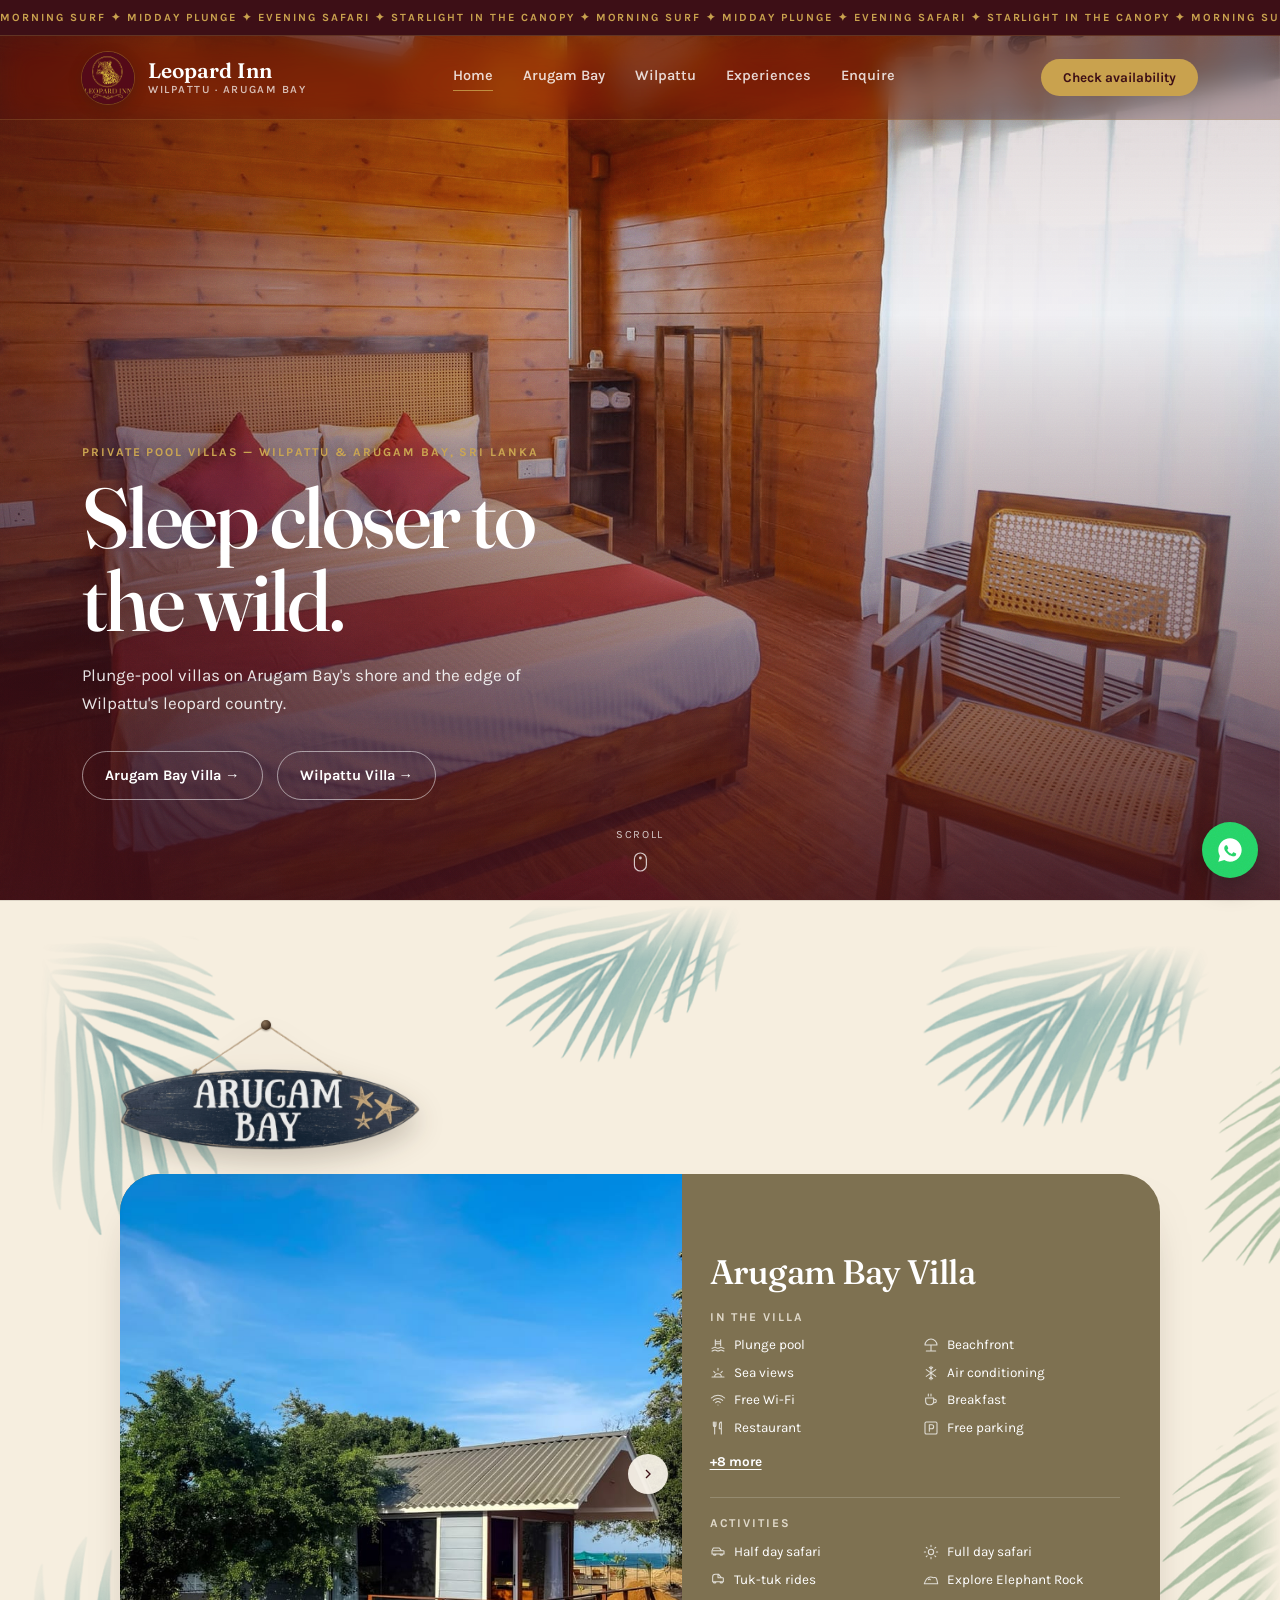
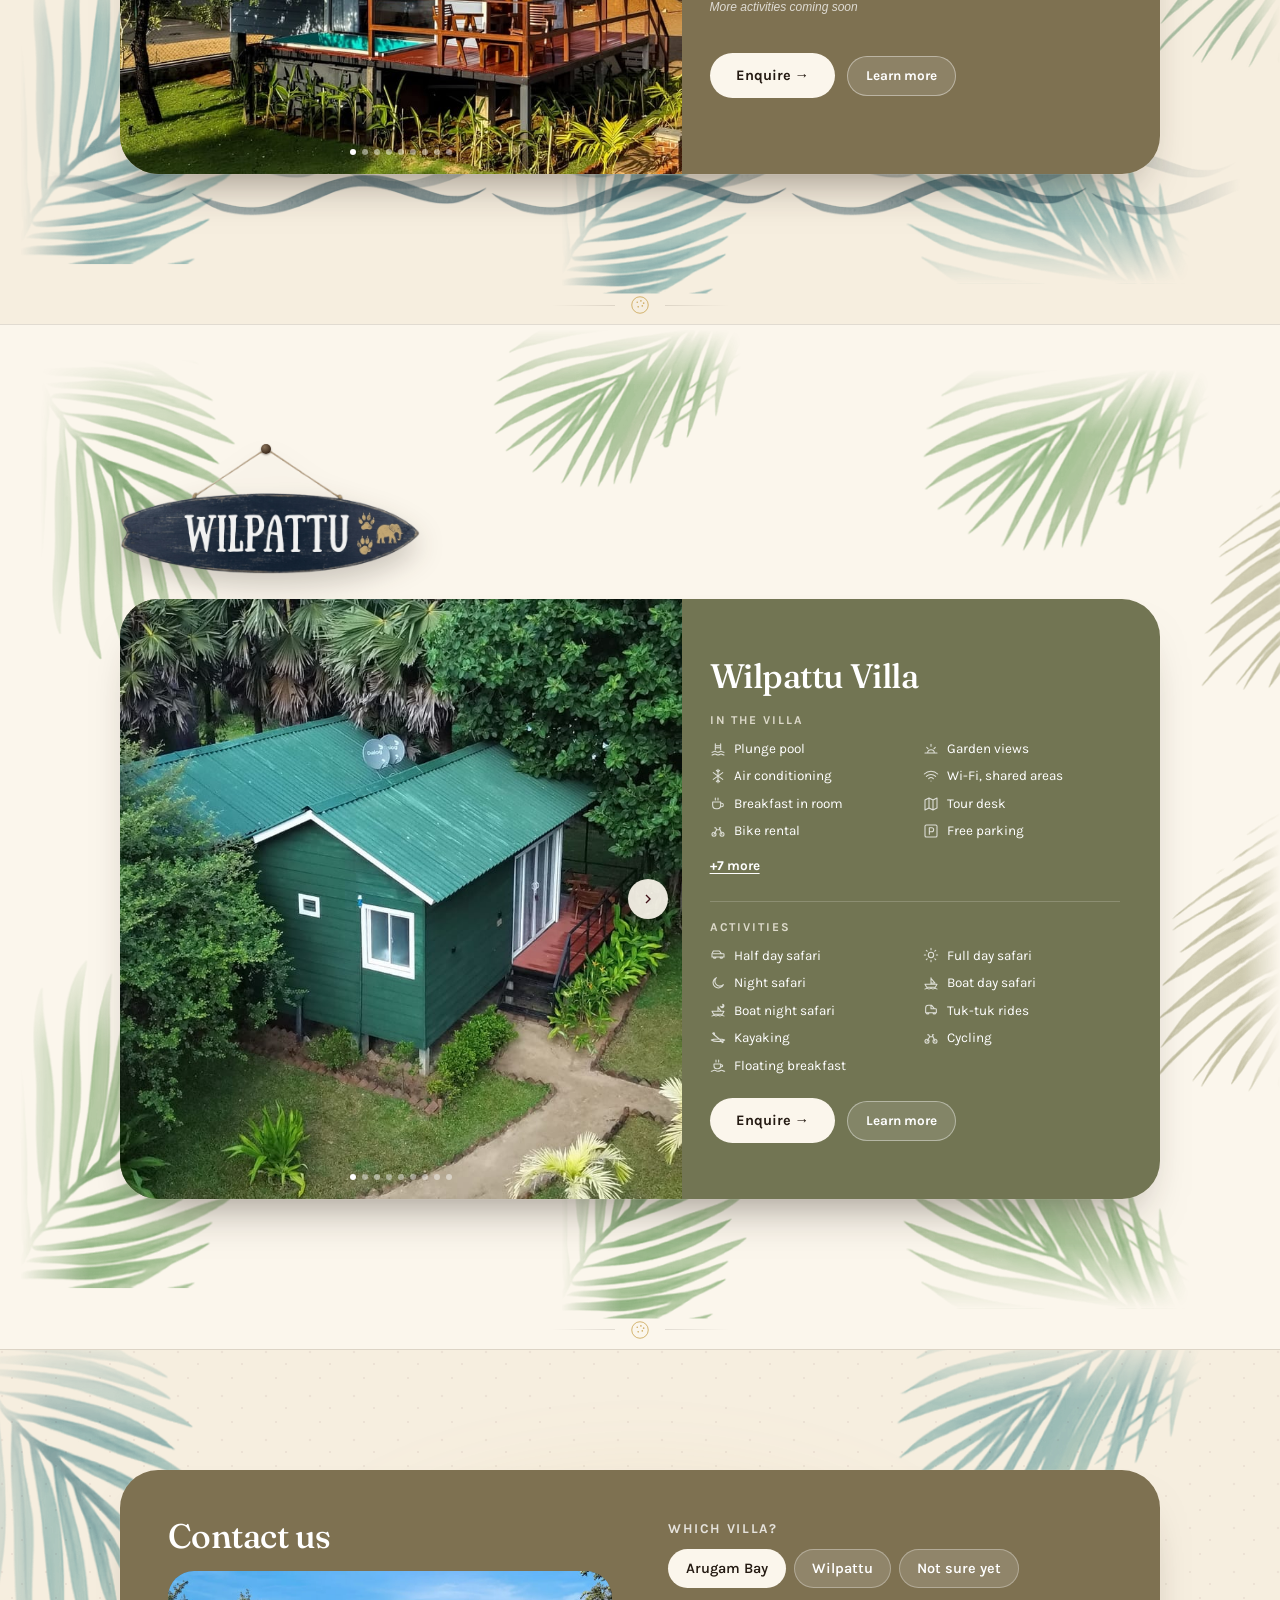
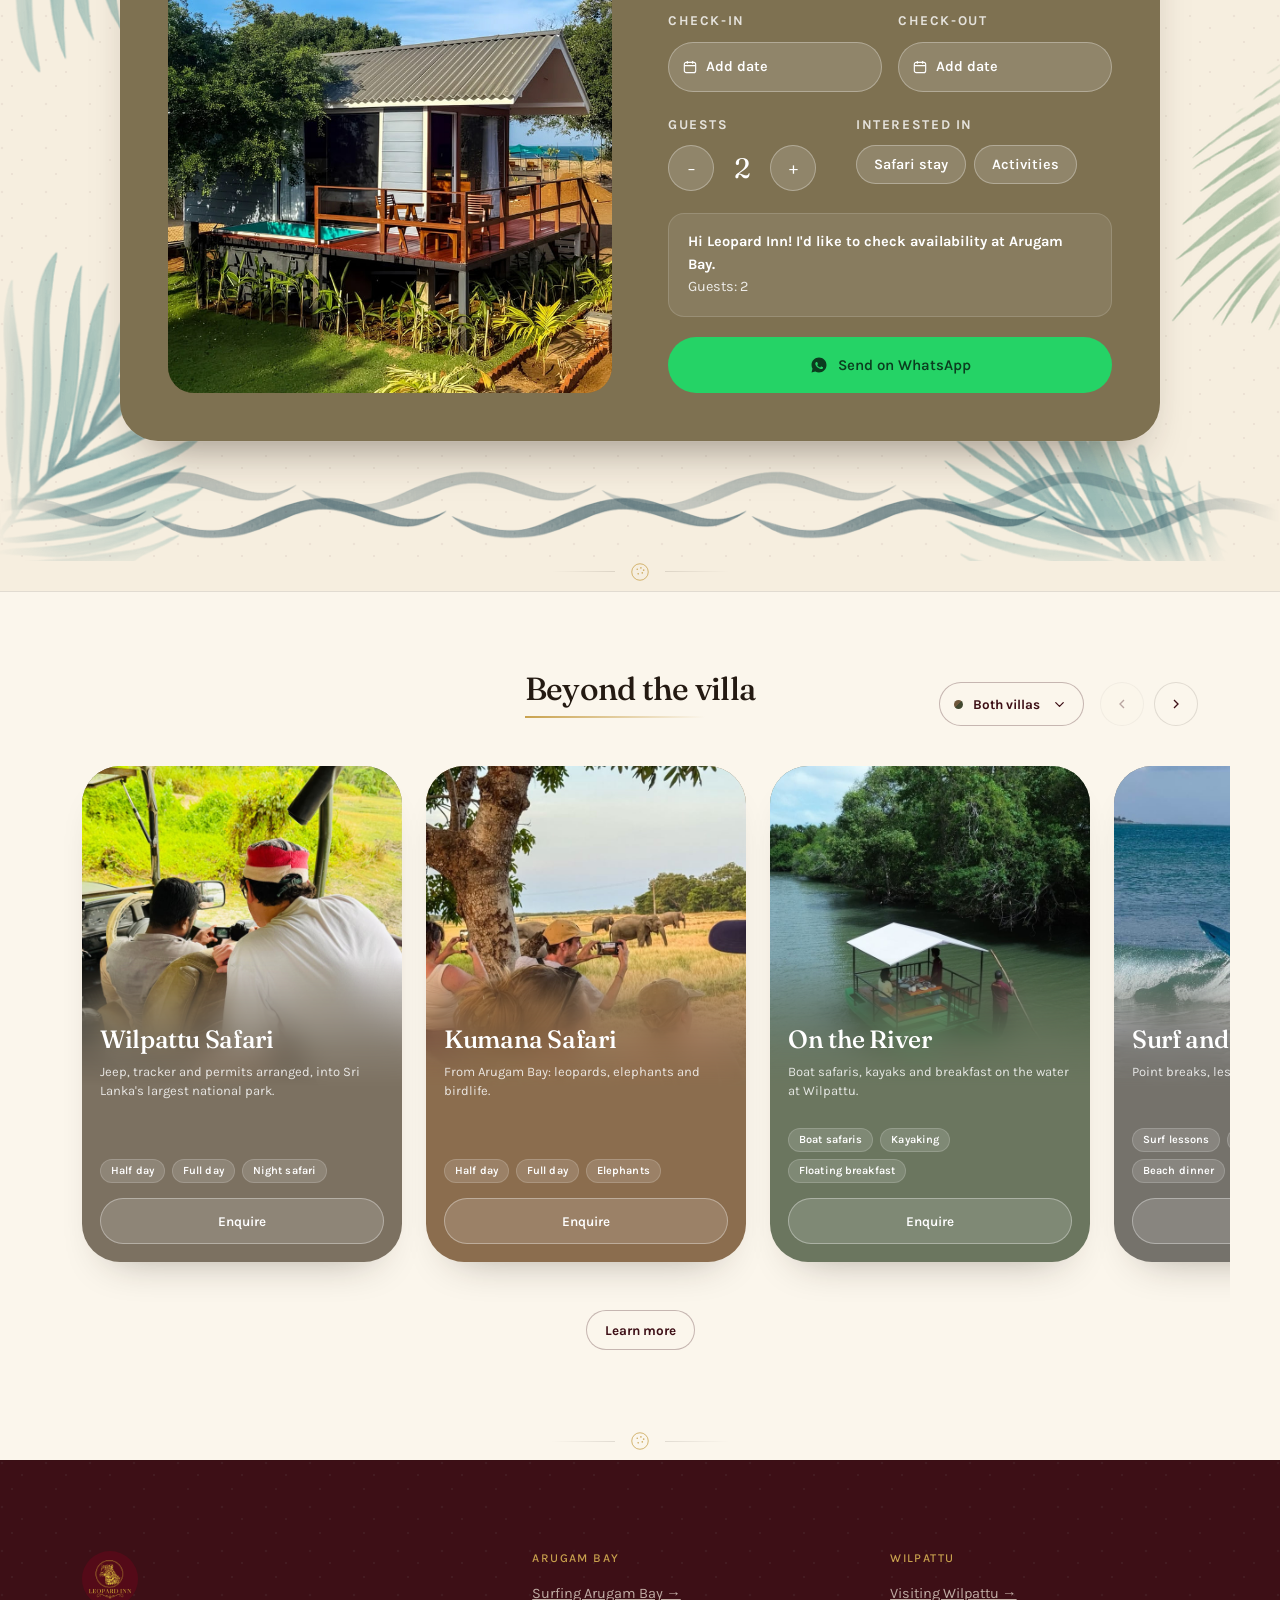
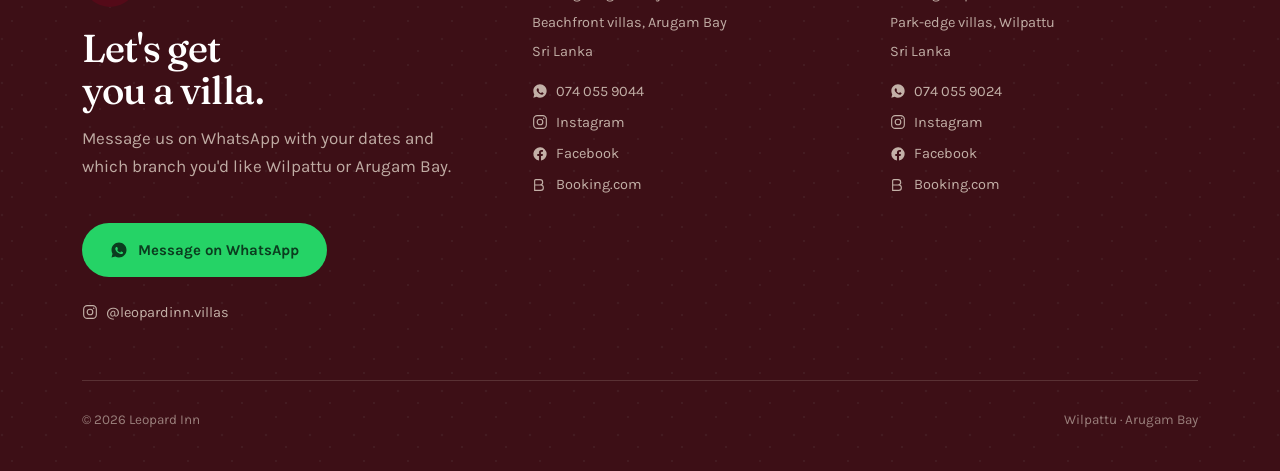
==== commit 7ac104f9: "Speed up the site: lighter theme art, motion that stops off screen The swinging signs ran two animat" ====
--- a/index.html
+++ b/index.html
@@ -115,7 +115,7 @@
 <link rel="preconnect" href="https://fonts.googleapis.com">
 <link rel="preconnect" href="https://fonts.gstatic.com" crossorigin>
 <link href="https://fonts.googleapis.com/css2?family=Fraunces:ital,opsz,wght@0,9..144,400;0,9..144,500;0,9..144,600;1,9..144,500&family=Karla:wght@400;500;600;700&display=swap" rel="stylesheet">
-<link rel="stylesheet" href="styles.css?v=20261008x">
+<link rel="stylesheet" href="styles.css?v=20261027a">
 
 <!-- Google tag (gtag.js) -->
 <script async src="https://www.googletagmanager.com/gtag/js?id=AW-18443921879"></script>
@@ -142,7 +142,7 @@
 <nav id="siteNav">
   <div class="wrap">
     <a href="#top" class="brand">
-      <span class="mark-ring"><img width="320" height="320" fetchpriority="high" decoding="async" loading="eager" src="images/logo-mark.png" alt="Leopard Inn crest"></span>
+      <span class="mark-ring"><img width="320" height="320" fetchpriority="high" decoding="async" loading="eager" src="images/logo-mark-lite.png" alt="Leopard Inn crest"></span>
       <span class="brand-text">
         Leopard Inn
         <span class="sub">Wilpattu · Arugam Bay</span>
@@ -199,18 +199,18 @@
   <div class="wrap">
     <div class="vsec reveal">
       <div class="leaf-zone vsec-leaves" aria-hidden="true">
-        <div class="leaf leaf-a"><div class="frond-sway"><img src="images/theme/ab-frond-1.png" width="227" height="338" alt="" loading="lazy" decoding="async"></div></div>
-        <div class="leaf leaf-b"><div class="frond-sway"><img src="images/theme/ab-frond-3.png" width="308" height="196" alt="" loading="lazy" decoding="async"></div></div>
-        <div class="leaf leaf-c"><div class="frond-sway"><img src="images/theme/ab-frond-2.png" width="130" height="320" alt="" loading="lazy" decoding="async"></div></div>
-        <div class="leaf leaf-d"><div class="frond-sway"><img src="images/theme/ab-frond-3.png" width="308" height="196" alt="" loading="lazy" decoding="async"></div></div>
-        <div class="leaf leaf-e"><div class="frond-sway"><img src="images/theme/ab-frond-2.png" width="130" height="320" alt="" loading="lazy" decoding="async"></div></div>
-        <div class="leaf leaf-f"><div class="frond-sway"><img src="images/theme/ab-frond-1.png" width="227" height="338" alt="" loading="lazy" decoding="async"></div></div>
-        <div class="leaf leaf-g"><div class="frond-sway"><img src="images/theme/ab-frond-3.png" width="308" height="196" alt="" loading="lazy" decoding="async"></div></div>
-        <div class="leaf leaf-h"><div class="frond-sway"><img src="images/theme/ab-frond-2.png" width="130" height="320" alt="" loading="lazy" decoding="async"></div></div>
-        <div class="leaf leaf-i"><div class="frond-sway"><img src="images/theme/ab-frond-1.png" width="227" height="338" alt="" loading="lazy" decoding="async"></div></div>
+        <div class="leaf leaf-a"><div class="frond-sway"><img src="images/theme/ab-frond-1-lite.png" width="227" height="338" alt="" loading="lazy" decoding="async"></div></div>
+        <div class="leaf leaf-b"><div class="frond-sway"><img src="images/theme/ab-frond-3-lite.png" width="308" height="196" alt="" loading="lazy" decoding="async"></div></div>
+        <div class="leaf leaf-c"><div class="frond-sway"><img src="images/theme/ab-frond-2-lite.png" width="130" height="320" alt="" loading="lazy" decoding="async"></div></div>
+        <div class="leaf leaf-d"><div class="frond-sway"><img src="images/theme/ab-frond-3-lite.png" width="308" height="196" alt="" loading="lazy" decoding="async"></div></div>
+        <div class="leaf leaf-e"><div class="frond-sway"><img src="images/theme/ab-frond-2-lite.png" width="130" height="320" alt="" loading="lazy" decoding="async"></div></div>
+        <div class="leaf leaf-f"><div class="frond-sway"><img src="images/theme/ab-frond-1-lite.png" width="227" height="338" alt="" loading="lazy" decoding="async"></div></div>
+        <div class="leaf leaf-g"><div class="frond-sway"><img src="images/theme/ab-frond-3-lite.png" width="308" height="196" alt="" loading="lazy" decoding="async"></div></div>
+        <div class="leaf leaf-h"><div class="frond-sway"><img src="images/theme/ab-frond-2-lite.png" width="130" height="320" alt="" loading="lazy" decoding="async"></div></div>
+        <div class="leaf leaf-i"><div class="frond-sway"><img src="images/theme/ab-frond-1-lite.png" width="227" height="338" alt="" loading="lazy" decoding="async"></div></div>
       </div>
       <div class="sea vsec-sea" aria-hidden="true"><div class="sea-bob sea-back"><div class="sea-band"></div></div><div class="sea-bob sea-front"><div class="sea-band"></div></div></div>
-      <div class="villa-sign"><img src="images/theme/sign-arugam-bay.png" width="704" height="294" alt="Arugam Bay" decoding="async"></div>
+      <div class="villa-sign"><img src="images/theme/sign-arugam-bay-lite.png" width="704" height="294" alt="Arugam Bay" loading="lazy" decoding="async"></div>
       <article class="vcard" style="--tint: rgb(126, 113, 81)" aria-label="Arugam Bay Villa">
         <div class="vcard-photos">
           <div class="vcard-slides" tabindex="0" aria-label="Photos of the Arugam Bay villa — swipe, or use the arrows and dots">
@@ -281,17 +281,17 @@
   <div class="wrap">
     <div class="vsec reveal">
       <div class="leaf-zone vsec-leaves" aria-hidden="true">
-        <div class="leaf leaf-a"><div class="frond-sway"><img src="images/theme/wp-frond-1.png" width="227" height="338" alt="" loading="lazy" decoding="async"></div></div>
-        <div class="leaf leaf-b"><div class="frond-sway"><img src="images/theme/wp-frond-3.png" width="308" height="196" alt="" loading="lazy" decoding="async"></div></div>
-        <div class="leaf leaf-c"><div class="frond-sway"><img src="images/theme/wp-frond-2.png" width="130" height="320" alt="" loading="lazy" decoding="async"></div></div>
-        <div class="leaf leaf-d"><div class="frond-sway"><img src="images/theme/wp-frond-3.png" width="308" height="196" alt="" loading="lazy" decoding="async"></div></div>
-        <div class="leaf leaf-e"><div class="frond-sway"><img src="images/theme/wp-frond-2.png" width="130" height="320" alt="" loading="lazy" decoding="async"></div></div>
-        <div class="leaf leaf-f"><div class="frond-sway"><img src="images/theme/wp-frond-1.png" width="227" height="338" alt="" loading="lazy" decoding="async"></div></div>
-        <div class="leaf leaf-g"><div class="frond-sway"><img src="images/theme/wp-frond-3.png" width="308" height="196" alt="" loading="lazy" decoding="async"></div></div>
-        <div class="leaf leaf-h"><div class="frond-sway"><img src="images/theme/wp-frond-2.png" width="130" height="320" alt="" loading="lazy" decoding="async"></div></div>
-        <div class="leaf leaf-i"><div class="frond-sway"><img src="images/theme/wp-frond-1.png" width="227" height="338" alt="" loading="lazy" decoding="async"></div></div>
-      </div>
-      <div class="villa-sign"><img src="images/theme/sign-wilpattu.png" width="704" height="294" alt="Wilpattu" decoding="async"></div>
+        <div class="leaf leaf-a"><div class="frond-sway"><img src="images/theme/wp-frond-1-lite.png" width="227" height="338" alt="" loading="lazy" decoding="async"></div></div>
+        <div class="leaf leaf-b"><div class="frond-sway"><img src="images/theme/wp-frond-3-lite.png" width="308" height="196" alt="" loading="lazy" decoding="async"></div></div>
+        <div class="leaf leaf-c"><div class="frond-sway"><img src="images/theme/wp-frond-2-lite.png" width="130" height="320" alt="" loading="lazy" decoding="async"></div></div>
+        <div class="leaf leaf-d"><div class="frond-sway"><img src="images/theme/wp-frond-3-lite.png" width="308" height="196" alt="" loading="lazy" decoding="async"></div></div>
+        <div class="leaf leaf-e"><div class="frond-sway"><img src="images/theme/wp-frond-2-lite.png" width="130" height="320" alt="" loading="lazy" decoding="async"></div></div>
+        <div class="leaf leaf-f"><div class="frond-sway"><img src="images/theme/wp-frond-1-lite.png" width="227" height="338" alt="" loading="lazy" decoding="async"></div></div>
+        <div class="leaf leaf-g"><div class="frond-sway"><img src="images/theme/wp-frond-3-lite.png" width="308" height="196" alt="" loading="lazy" decoding="async"></div></div>
+        <div class="leaf leaf-h"><div class="frond-sway"><img src="images/theme/wp-frond-2-lite.png" width="130" height="320" alt="" loading="lazy" decoding="async"></div></div>
+        <div class="leaf leaf-i"><div class="frond-sway"><img src="images/theme/wp-frond-1-lite.png" width="227" height="338" alt="" loading="lazy" decoding="async"></div></div>
+      </div>
+      <div class="villa-sign"><img src="images/theme/sign-wilpattu-lite.png" width="704" height="294" alt="Wilpattu" loading="lazy" decoding="async"></div>
       <article class="vcard" style="--tint: rgb(114, 117, 83)" aria-label="Wilpattu Villa">
         <div class="vcard-photos">
           <div class="vcard-slides" tabindex="0" aria-label="Photos of the Wilpattu villa — swipe, or use the arrows and dots">
@@ -364,21 +364,21 @@
 
 <section class="enquire" id="enquire" data-villa="Arugam Bay">
   <div class="enq-scene enq-ab" aria-hidden="true">
-    <div class="eleaf el-1"><div class="frond-sway"><img src="images/theme/ab-frond-1.png" width="227" height="338" alt="" loading="lazy" decoding="async"></div></div>
-    <div class="eleaf el-2"><div class="frond-sway"><img src="images/theme/ab-frond-3.png" width="308" height="196" alt="" loading="lazy" decoding="async"></div></div>
-    <div class="eleaf el-3"><div class="frond-sway"><img src="images/theme/ab-frond-2.png" width="130" height="320" alt="" loading="lazy" decoding="async"></div></div>
-    <div class="eleaf el-4"><div class="frond-sway"><img src="images/theme/ab-frond-3.png" width="308" height="196" alt="" loading="lazy" decoding="async"></div></div>
-    <div class="eleaf el-5"><div class="frond-sway"><img src="images/theme/ab-frond-1.png" width="227" height="338" alt="" loading="lazy" decoding="async"></div></div>
-    <div class="eleaf el-6"><div class="frond-sway"><img src="images/theme/ab-frond-2.png" width="130" height="320" alt="" loading="lazy" decoding="async"></div></div>
+    <div class="eleaf el-1"><div class="frond-sway"><img src="images/theme/ab-frond-1-lite.png" width="227" height="338" alt="" loading="lazy" decoding="async"></div></div>
+    <div class="eleaf el-2"><div class="frond-sway"><img src="images/theme/ab-frond-3-lite.png" width="308" height="196" alt="" loading="lazy" decoding="async"></div></div>
+    <div class="eleaf el-3"><div class="frond-sway"><img src="images/theme/ab-frond-2-lite.png" width="130" height="320" alt="" loading="lazy" decoding="async"></div></div>
+    <div class="eleaf el-4"><div class="frond-sway"><img src="images/theme/ab-frond-3-lite.png" width="308" height="196" alt="" loading="lazy" decoding="async"></div></div>
+    <div class="eleaf el-5"><div class="frond-sway"><img src="images/theme/ab-frond-1-lite.png" width="227" height="338" alt="" loading="lazy" decoding="async"></div></div>
+    <div class="eleaf el-6"><div class="frond-sway"><img src="images/theme/ab-frond-2-lite.png" width="130" height="320" alt="" loading="lazy" decoding="async"></div></div>
     <div class="sea enq-sea"><div class="sea-bob sea-back"><div class="sea-band"></div></div><div class="sea-bob sea-front"><div class="sea-band"></div></div></div>
   </div>
   <div class="enq-scene enq-wp" aria-hidden="true">
-    <div class="eleaf el-1"><div class="frond-sway"><img src="images/theme/wp-frond-1.png" width="227" height="338" alt="" loading="lazy" decoding="async"></div></div>
-    <div class="eleaf el-2"><div class="frond-sway"><img src="images/theme/wp-frond-3.png" width="308" height="196" alt="" loading="lazy" decoding="async"></div></div>
-    <div class="eleaf el-3"><div class="frond-sway"><img src="images/theme/wp-frond-2.png" width="130" height="320" alt="" loading="lazy" decoding="async"></div></div>
-    <div class="eleaf el-4"><div class="frond-sway"><img src="images/theme/wp-frond-3.png" width="308" height="196" alt="" loading="lazy" decoding="async"></div></div>
-    <div class="eleaf el-5"><div class="frond-sway"><img src="images/theme/wp-frond-1.png" width="227" height="338" alt="" loading="lazy" decoding="async"></div></div>
-    <div class="eleaf el-6"><div class="frond-sway"><img src="images/theme/wp-frond-2.png" width="130" height="320" alt="" loading="lazy" decoding="async"></div></div>
+    <div class="eleaf el-1"><div class="frond-sway"><img src="images/theme/wp-frond-1-lite.png" width="227" height="338" alt="" loading="lazy" decoding="async"></div></div>
+    <div class="eleaf el-2"><div class="frond-sway"><img src="images/theme/wp-frond-3-lite.png" width="308" height="196" alt="" loading="lazy" decoding="async"></div></div>
+    <div class="eleaf el-3"><div class="frond-sway"><img src="images/theme/wp-frond-2-lite.png" width="130" height="320" alt="" loading="lazy" decoding="async"></div></div>
+    <div class="eleaf el-4"><div class="frond-sway"><img src="images/theme/wp-frond-3-lite.png" width="308" height="196" alt="" loading="lazy" decoding="async"></div></div>
+    <div class="eleaf el-5"><div class="frond-sway"><img src="images/theme/wp-frond-1-lite.png" width="227" height="338" alt="" loading="lazy" decoding="async"></div></div>
+    <div class="eleaf el-6"><div class="frond-sway"><img src="images/theme/wp-frond-2-lite.png" width="130" height="320" alt="" loading="lazy" decoding="async"></div></div>
   </div>
   <div class="rosette-field"></div>
   <div class="wrap">
@@ -560,7 +560,7 @@
   <div class="wrap">
     <div class="foot-grid">
       <div class="reveal">
-        <img width="320" height="320" decoding="async" loading="lazy" src="images/logo-mark.png" alt="Leopard Inn crest" style="width:56px;height:56px;border-radius:50%;object-fit:cover;object-position:center 38%;margin-bottom:20px;">
+        <img width="320" height="320" decoding="async" loading="lazy" src="images/logo-mark-lite.png" alt="Leopard Inn crest" style="width:56px;height:56px;border-radius:50%;object-fit:cover;object-position:center 38%;margin-bottom:20px;">
         <h2>Let's get you a villa.</h2>
         <p>Message us on WhatsApp with your dates and which branch you'd like Wilpattu or Arugam Bay.</p>
         <a class="wa-btn" href="https://wa.me/94740559024" target="_blank" rel="noopener">
@@ -648,7 +648,7 @@
   <div class="lb-counter" id="lbCounter"></div>
 </div>
 
-<script src="script.js?v=20261008x" defer></script>
+<script src="script.js?v=20261027a" defer></script>
 
 </body>
 </html>
--- a/styles.css
+++ b/styles.css
@@ -1264,7 +1264,10 @@
     -webkit-filter:drop-shadow(0 12px 14px rgba(36,26,18,0.22)); filter:drop-shadow(0 12px 14px rgba(36,26,18,0.22));
   }
   .villa-sign.sign-ready img{ -webkit-transform:rotate(15deg); transform:rotate(15deg); }
-  .villa-sign.swing img{ animation:sign-swing 4.2s ease-in-out both, sign-breeze 9s ease-in-out 4.2s infinite; }
+  /* the swing plays on the picture, the breeze on the sign around it (same pivot, the nail).
+     Both on the one picture can't run on the graphics chip, and kept the page redrawing. */
+  .villa-sign.swing{ transform-origin:48.7% 0; animation:sign-breeze 9s ease-in-out 4.2s infinite; }
+  .villa-sign.swing img{ animation:sign-swing 4.2s ease-in-out both; }
   /* a pendulum losing energy: each swing smaller, every turn eased */
   @keyframes sign-swing{
     0%  { transform:rotate(15deg); }
@@ -1361,8 +1364,8 @@
     background-repeat:repeat-x; background-size:300px 50px;
     will-change:transform;
   }
-  .sea-back  .sea-band{ background-image:url('images/theme/ab-wave-a.png'); animation:sea-drift-right 38s linear infinite; }
-  .sea-front .sea-band{ background-image:url('images/theme/ab-wave-b.png'); background-position:150px 0; animation:sea-drift-left 26s linear infinite; }
+  .sea-back  .sea-band{ background-image:url('images/theme/ab-wave-a-lite.png'); animation:sea-drift-right 38s linear infinite; }
+  .sea-front .sea-band{ background-image:url('images/theme/ab-wave-b-lite.png'); background-position:150px 0; animation:sea-drift-left 26s linear infinite; }
   @keyframes sea-drift-left { from{ transform:translate3d(0,0,0); }      to{ transform:translate3d(-300px,0,0); } }
   @keyframes sea-drift-right{ from{ transform:translate3d(-300px,0,0); } to{ transform:translate3d(0,0,0); } }
   @keyframes sea-bob-back { 0%,100%{ transform:translateY(0); } 50%{ transform:translateY(-5px); } }
@@ -1387,7 +1390,7 @@
   }
   @media (prefers-reduced-motion: reduce){
     .leaf{ transition:none; }
-    .leaf-zone .frond-sway, .leaf-zone .frond-sway img, .villa-sign.swing img, .branch-text .sea-bob, .branch-text .sea-band{ animation:none; }
+    .leaf-zone .frond-sway, .leaf-zone .frond-sway img, .villa-sign.swing, .villa-sign.swing img, .branch-text .sea-bob, .branch-text .sea-band{ animation:none; }
   }
 
   /* ---------- villa features with icons, and the desktop layout (homepage, 2026-10-08) ----------
@@ -1784,3 +1787,38 @@
     .enq-sea{ height:84px; }
   }
   @media (prefers-reduced-motion: reduce){ .enq-scene{ transition:none; } .enq-scene .frond-sway img, .enq-sea .sea-bob, .enq-sea .sea-band{ animation:none; } }
+
+  /* the leaves, waves and signs hold still while off screen (script.js adds .motion-off),
+     and so does the Contact us scenery that is faded out: only what can be seen moves */
+  .motion-off, .motion-off *,
+  .enquire[data-villa="Arugam Bay"] .enq-wp *, .enquire[data-villa="Wilpattu"] .enq-ab *{ animation-play-state:paused !important; }
+
+  /* ---------- inner pages in the homepage card style (2026-10-08) ---------- */
+  /* light info card: "Finding the villa", "You don't organise anything" */
+  .info-sec{ padding:80px 0; }
+  .info-card{
+    --tint:rgb(128, 113, 80);
+    max-width:1040px; margin:0 auto; padding:44px 48px; border-radius:38px; color:#fff;
+    background-color:var(--tint);
+    box-shadow:0 0 0 1px rgba(246,238,223,0.08), 0 28px 50px -28px rgba(36,26,18,0.55);
+  }
+  .info-intro{ margin-top:12px; max-width:60ch; font-size:var(--fs-base); line-height:1.6; color:rgba(255,255,255,0.86); }
+  .info-list{ margin:24px 0 0; display:grid; grid-template-columns:repeat(2, minmax(0, 1fr)); gap:22px 40px; }
+  .info-row dt{ font-size:var(--fs-xs); font-weight:700; letter-spacing:var(--tr-eyebrow); text-transform:uppercase; color:rgba(251,246,236,0.78); margin-bottom:6px; }
+  .info-row dd{ margin:0; font-size:var(--fs-base); line-height:1.6; color:#fff; }
+  .info-card .branch-actions{ margin-top:28px; }
+  .info-card .branch-cta{ background:var(--paper); color:var(--ink); }
+  .info-card .villa-learn{ background:rgba(255,255,255,0.12); color:#fff; border-color:rgba(255,255,255,0.4); }
+  @media (max-width:640px){ .info-sec{ padding:48px 0; } .info-card{ padding:26px 20px; border-radius:30px; } .info-list{ grid-template-columns:1fr; gap:18px; } }
+
+  /* experiences page: a big card per experience, then small cards */
+  .exp-page-sec{ padding:72px 0; }
+  .exp-page-sec.alt{ background:var(--sand); }
+  .exp-page-sec .section-head-compact{ text-align:center; margin:0 auto 36px; }
+  .vcard-exp{ max-width:1040px; margin:0 auto; }
+  .vcard-desc{ margin-top:12px; font-size:var(--fs-base); line-height:1.6; color:rgba(255,255,255,0.88); }
+  .vcard .vcard-includes{ margin-top:16px; }
+  .vcard .vcard-includes li::before{ background:rgba(255,255,255,0.85); }
+  .exp-page-row{ margin-top:40px; }
+  .exp-page-row .trip-reserve{ display:flex; align-items:center; justify-content:center; text-decoration:none; }
+  @media (max-width:640px){ .exp-page-sec{ padding:48px 0; } .exp-page-row{ margin-top:28px; } }
